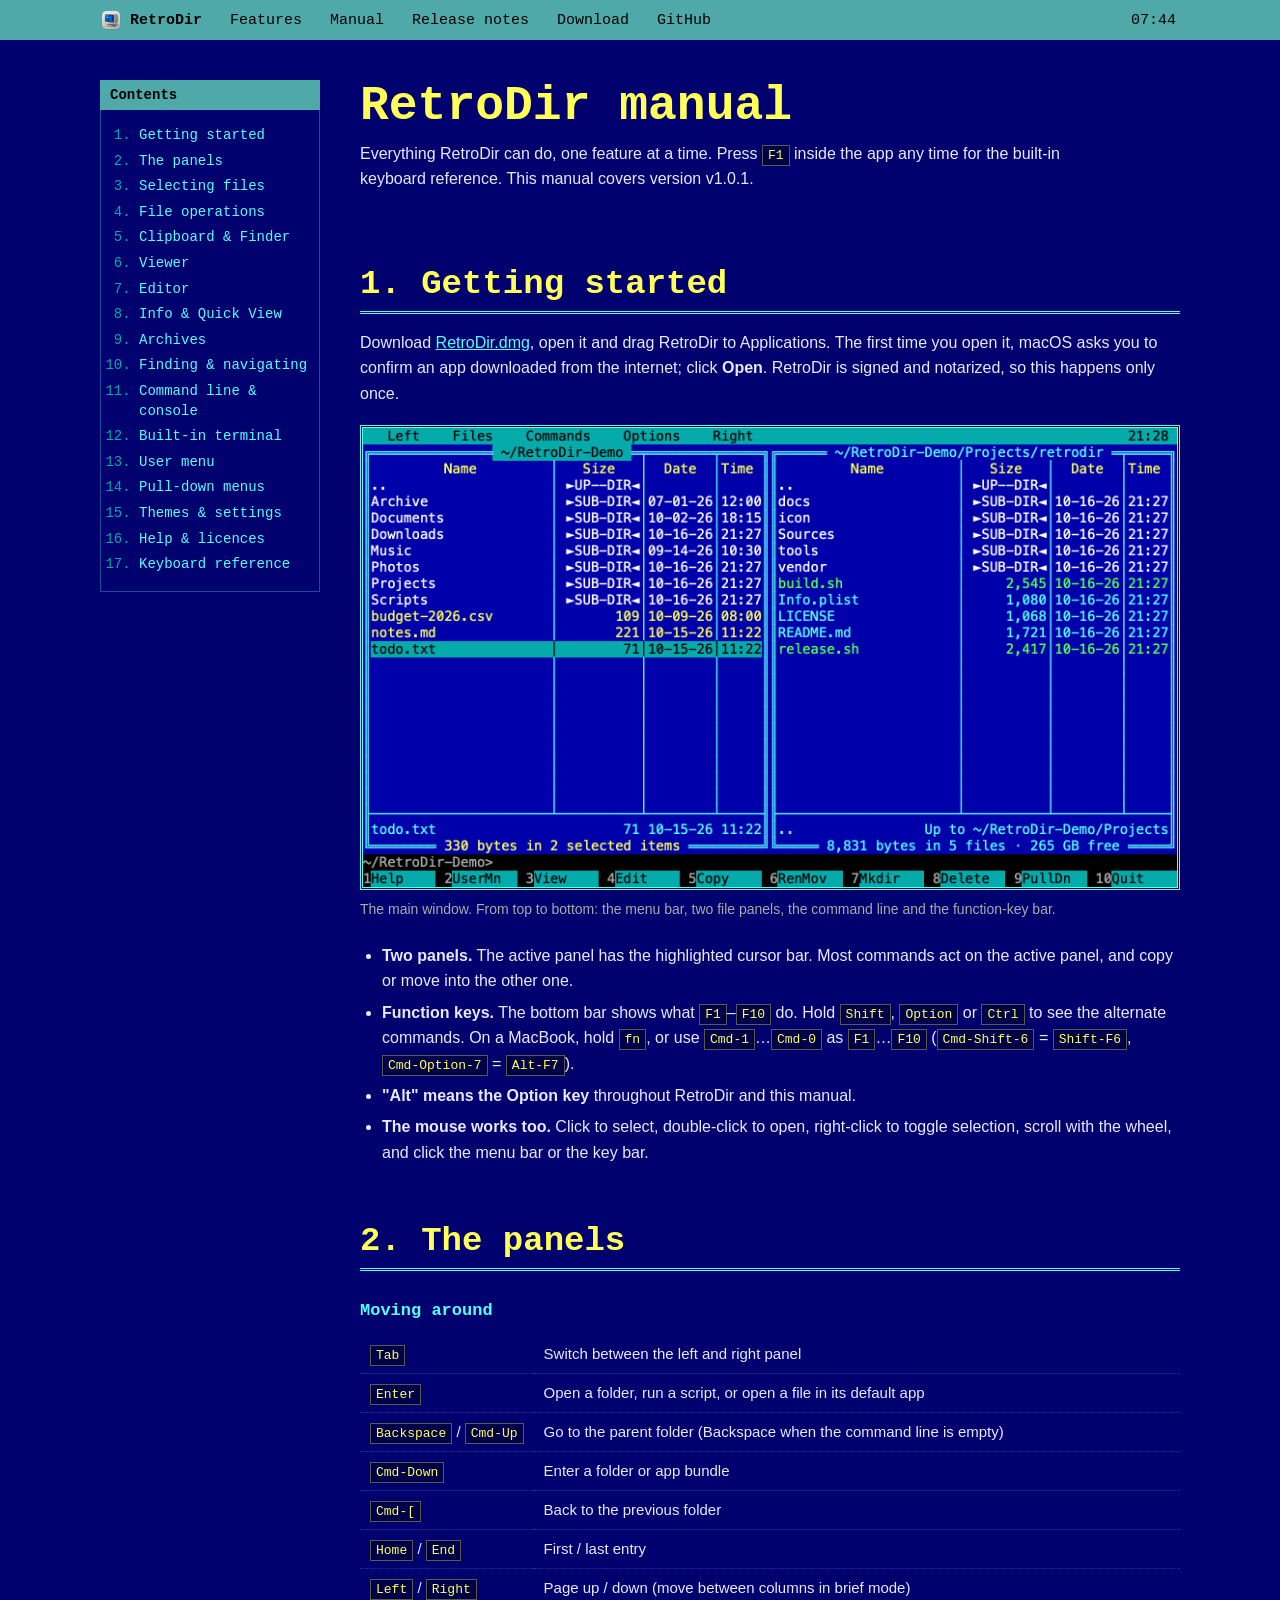
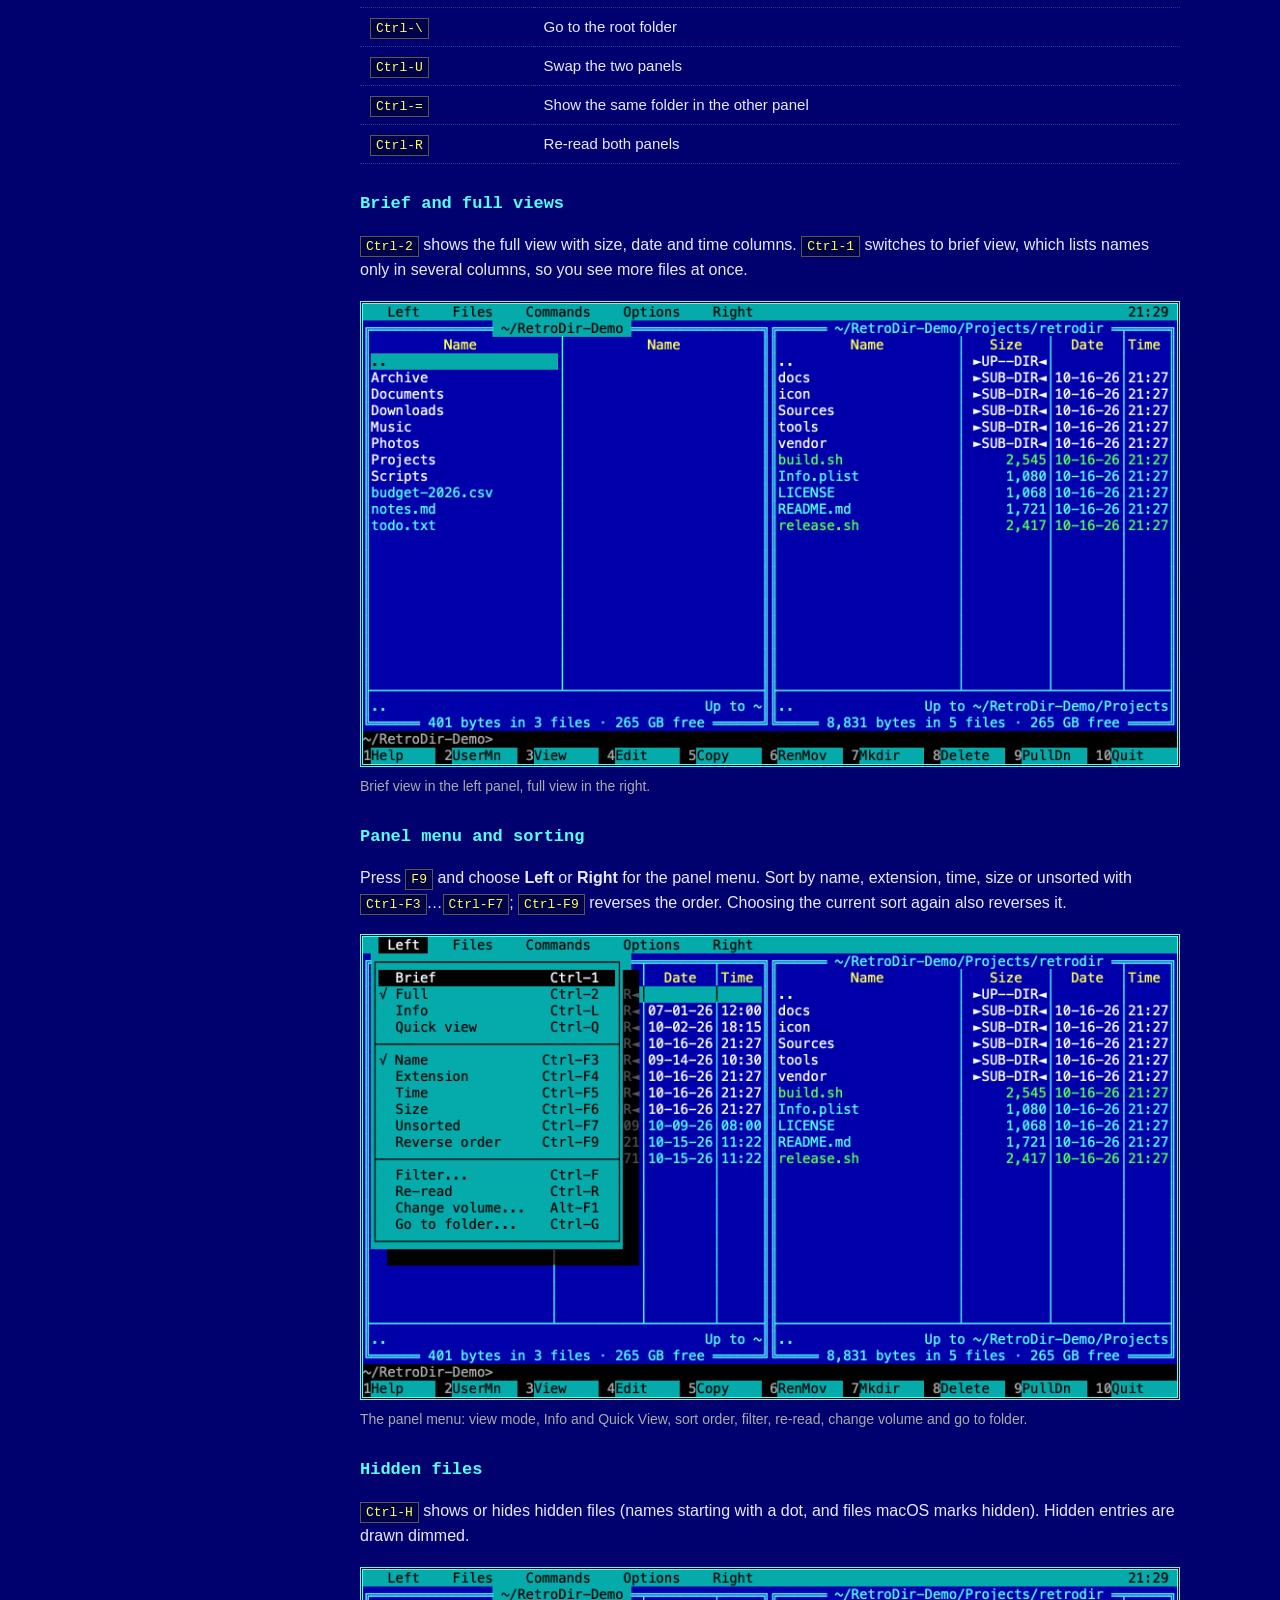
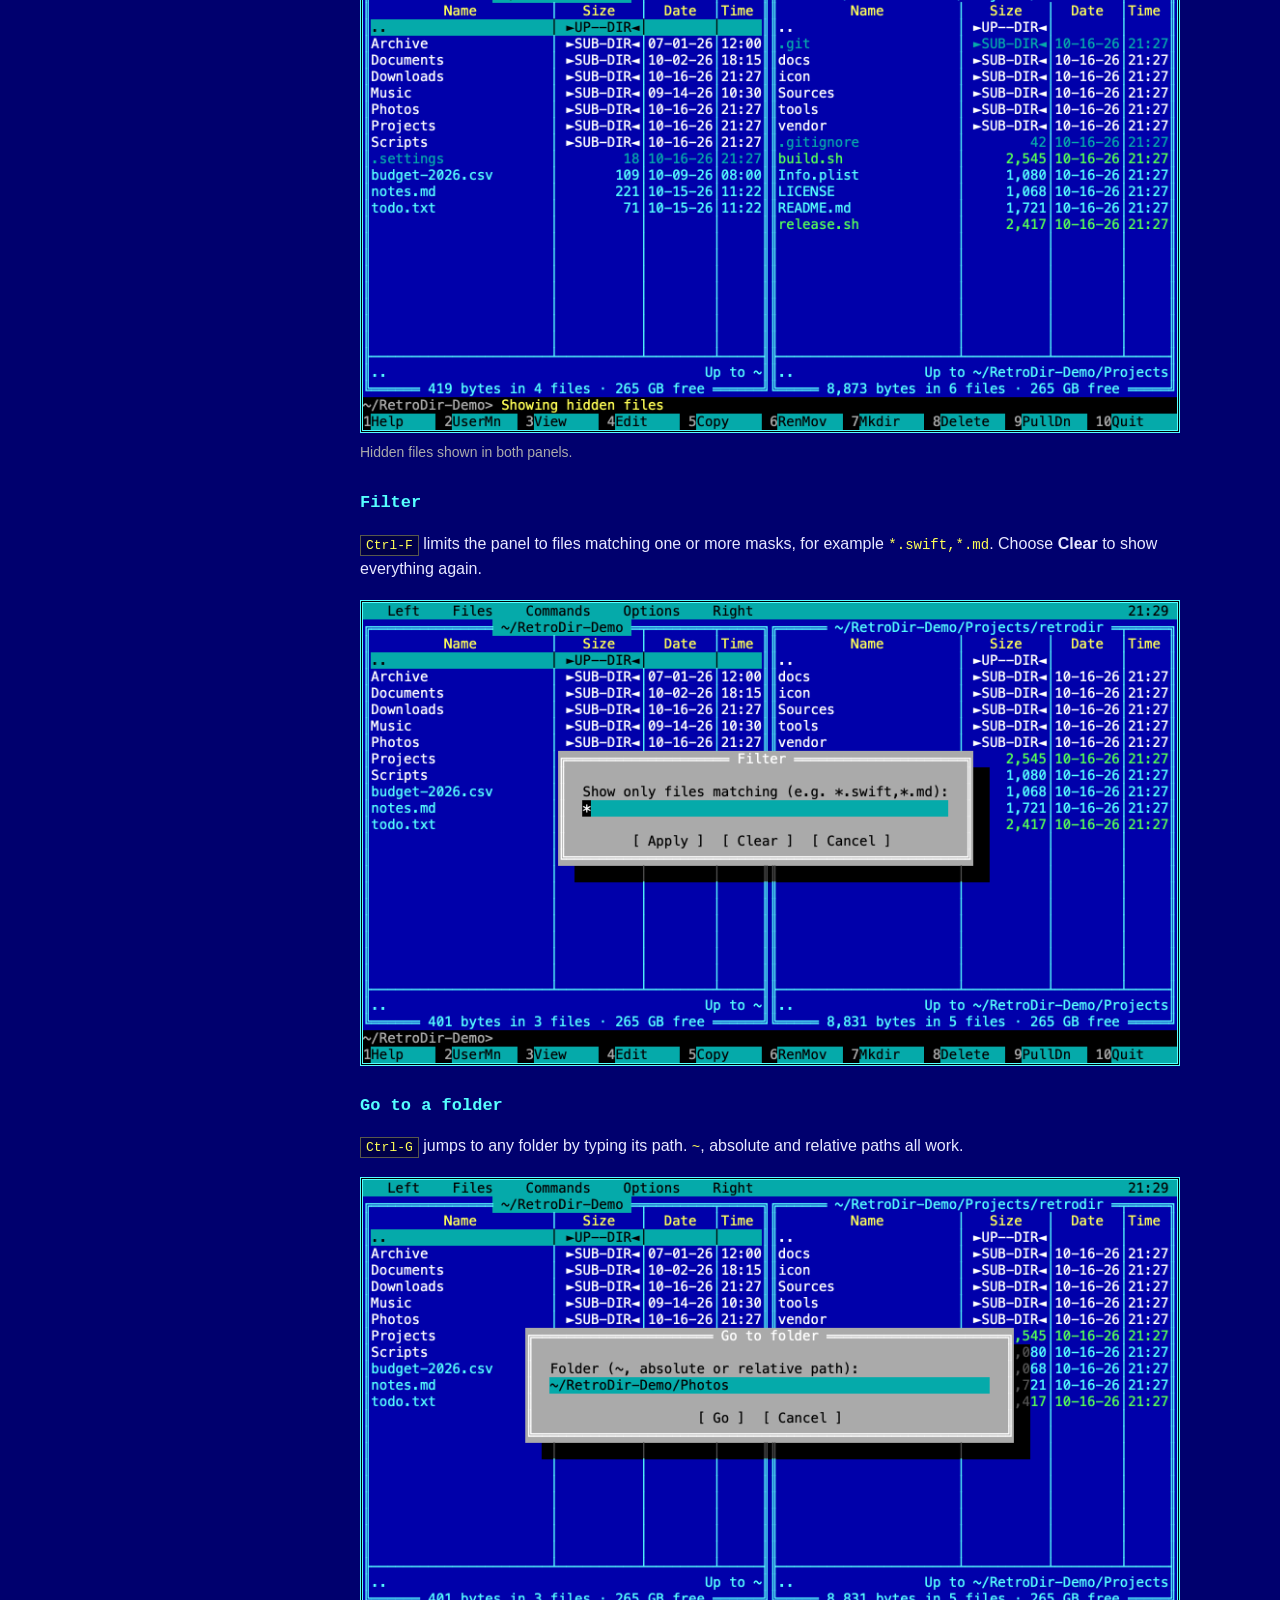
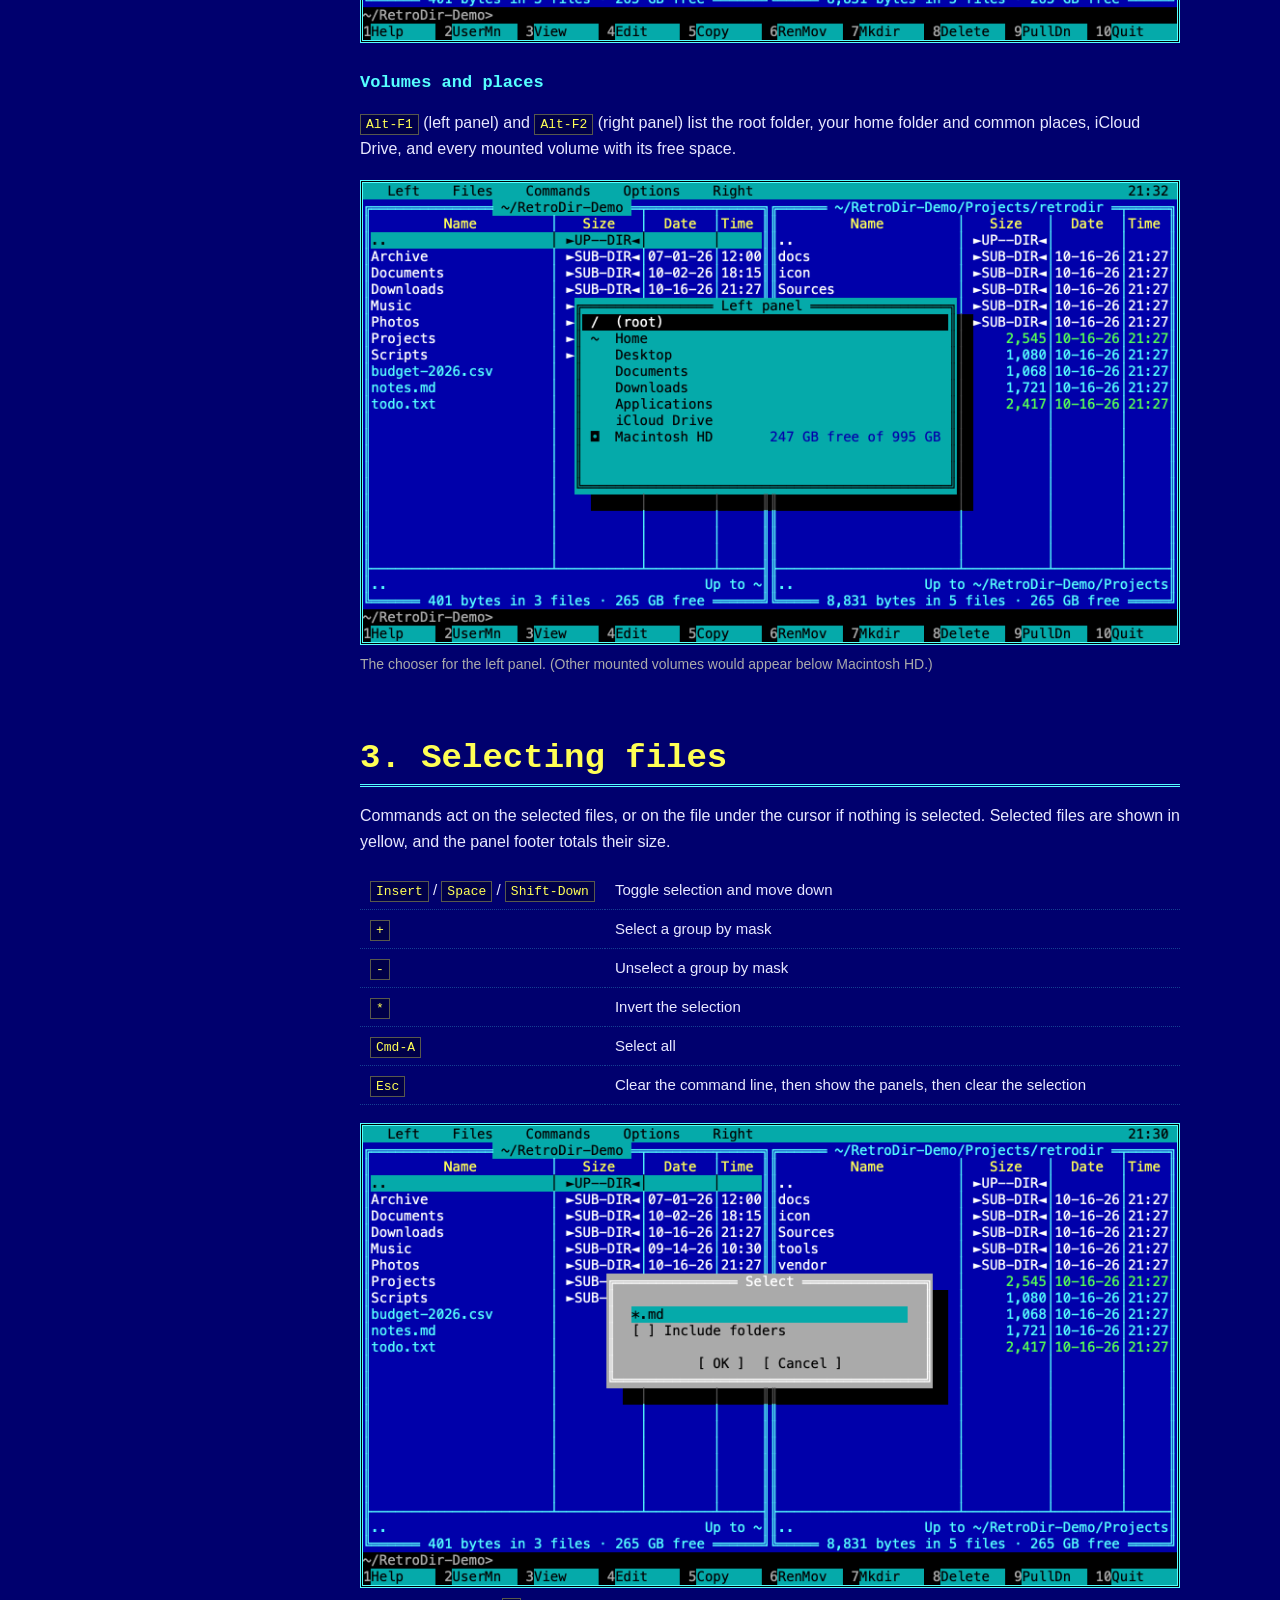
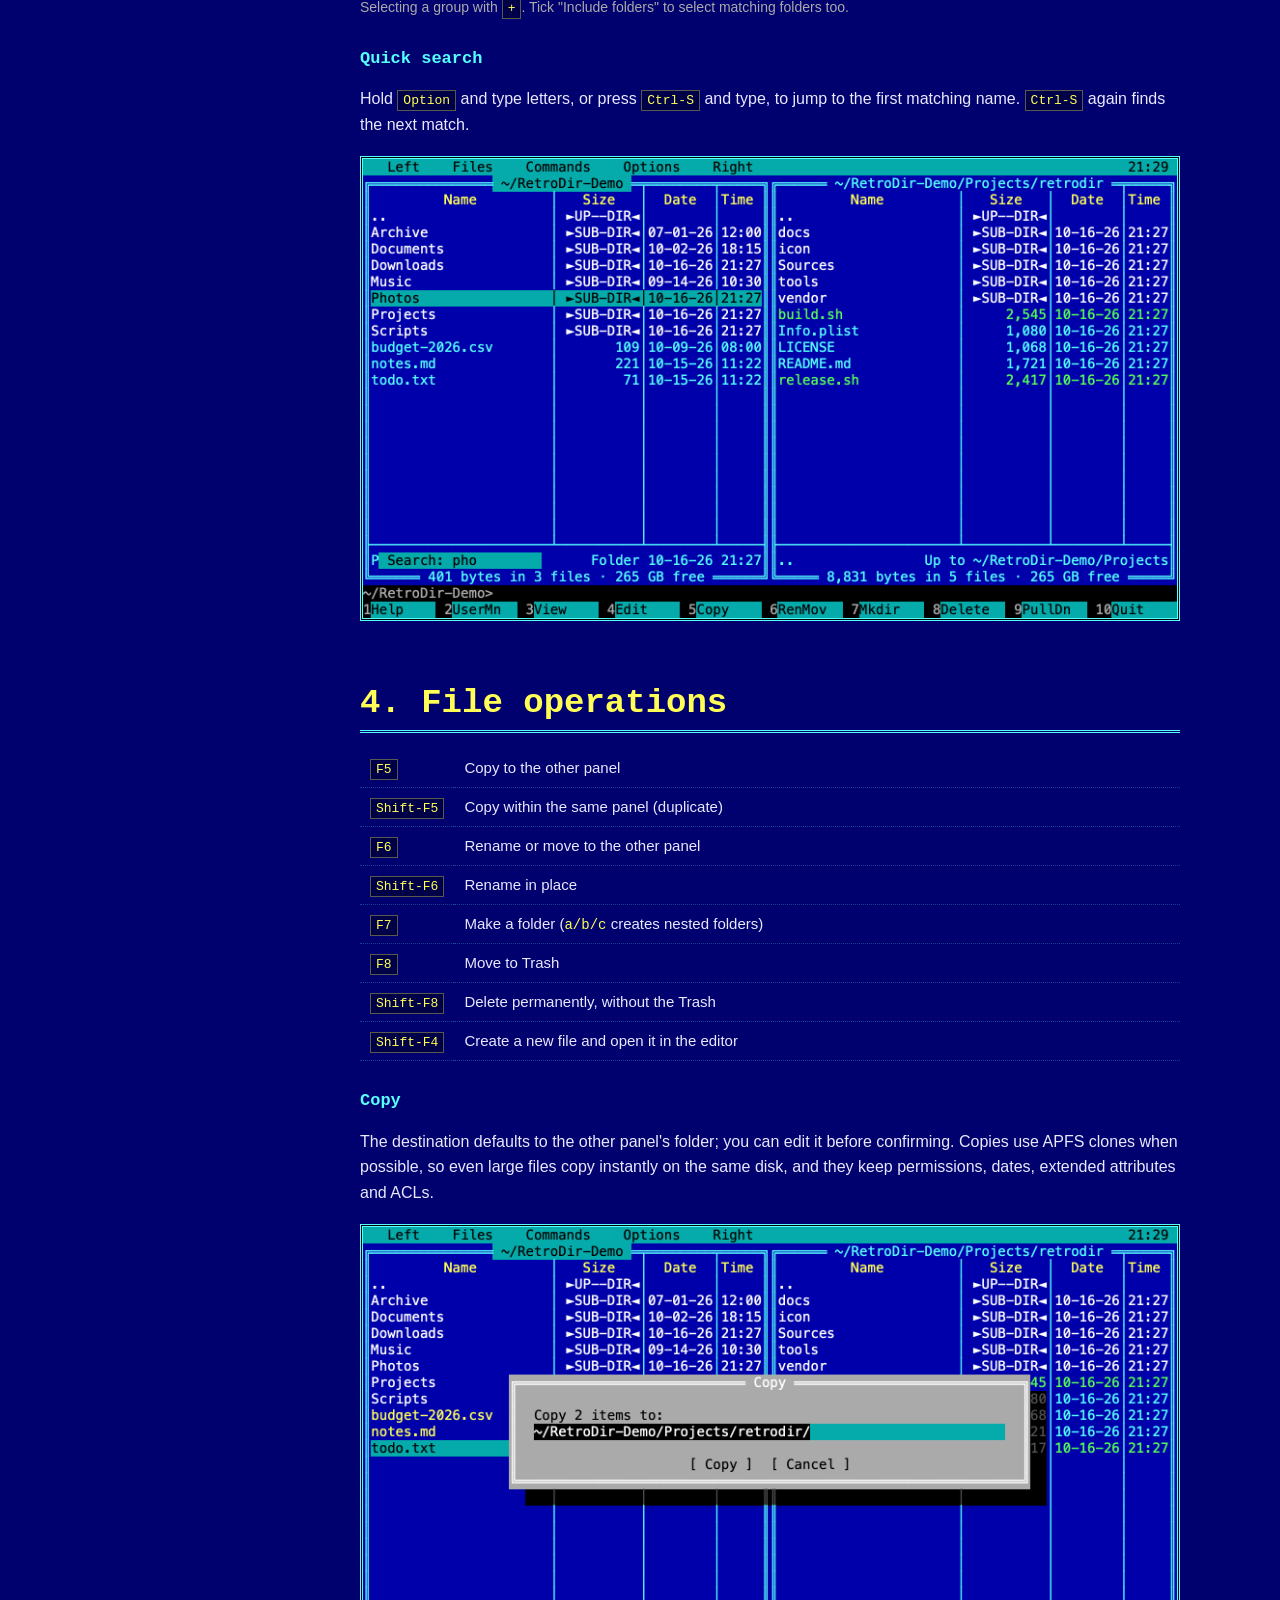
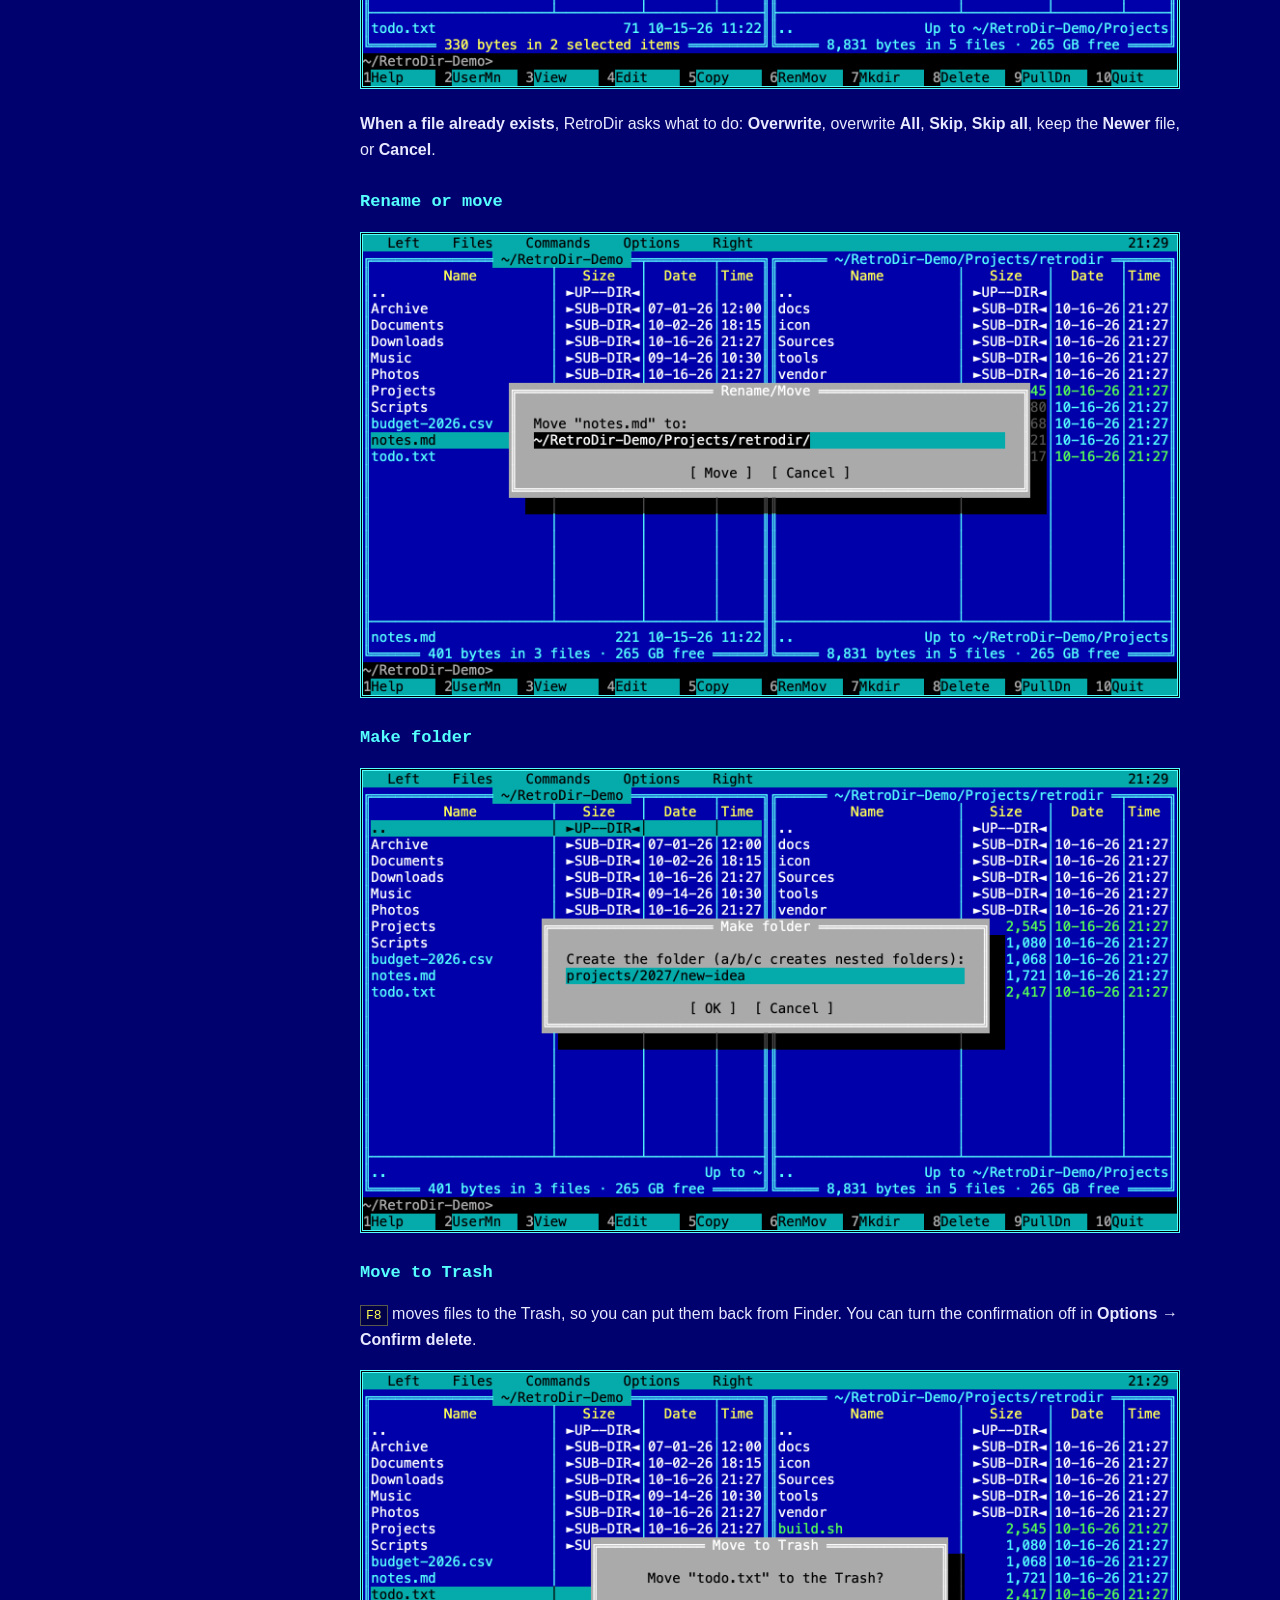
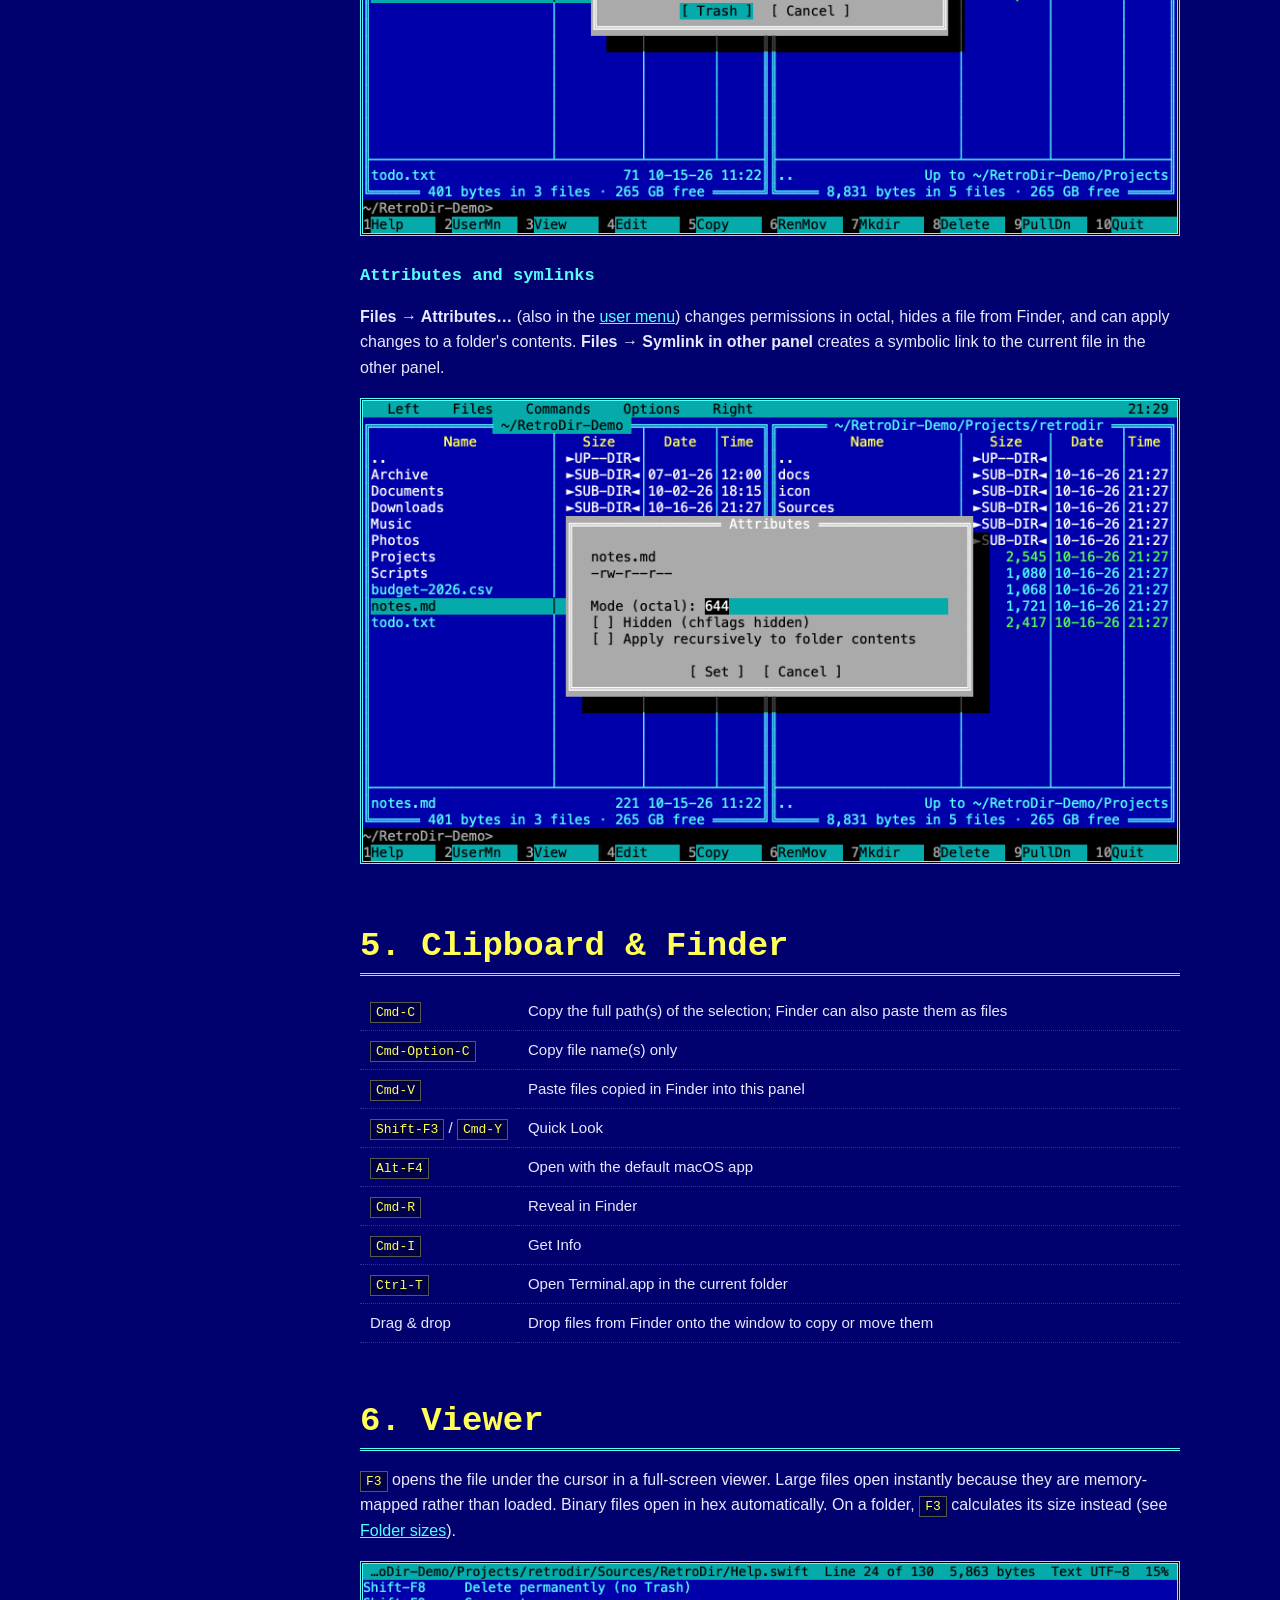
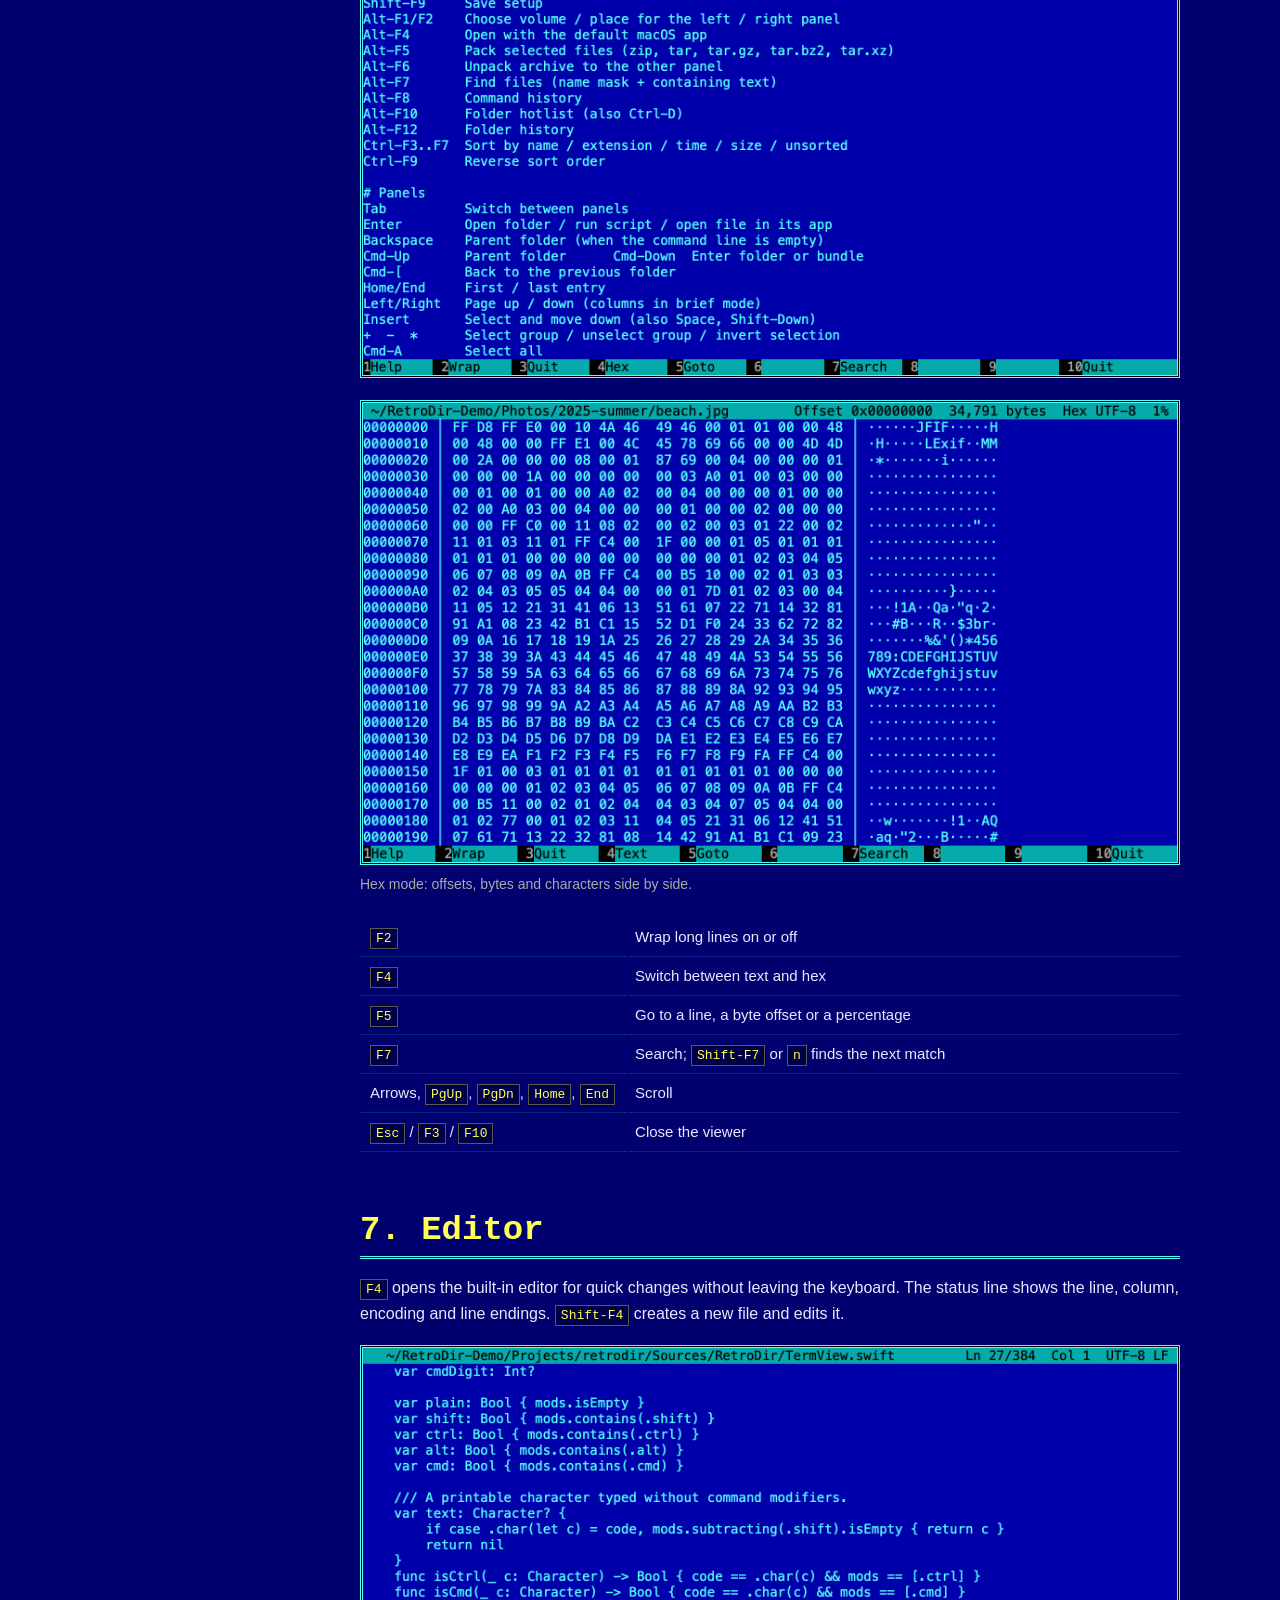
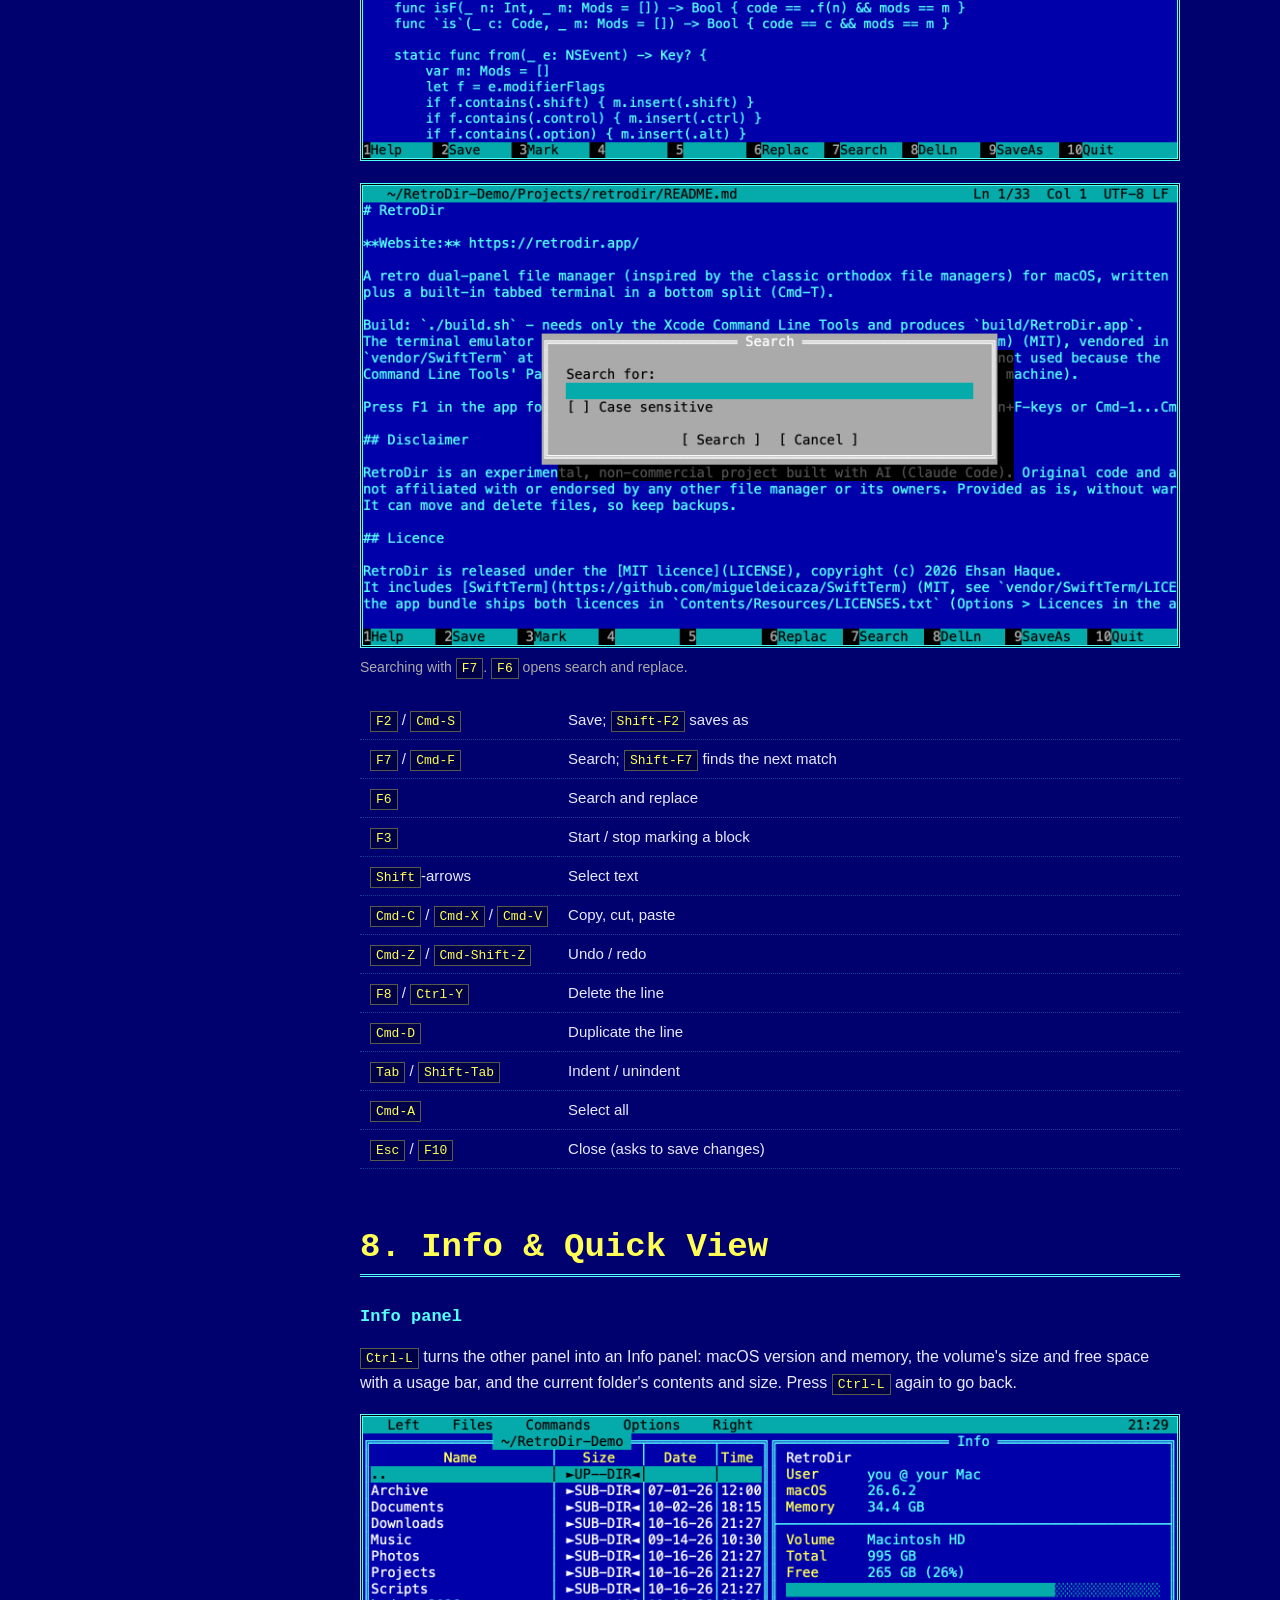
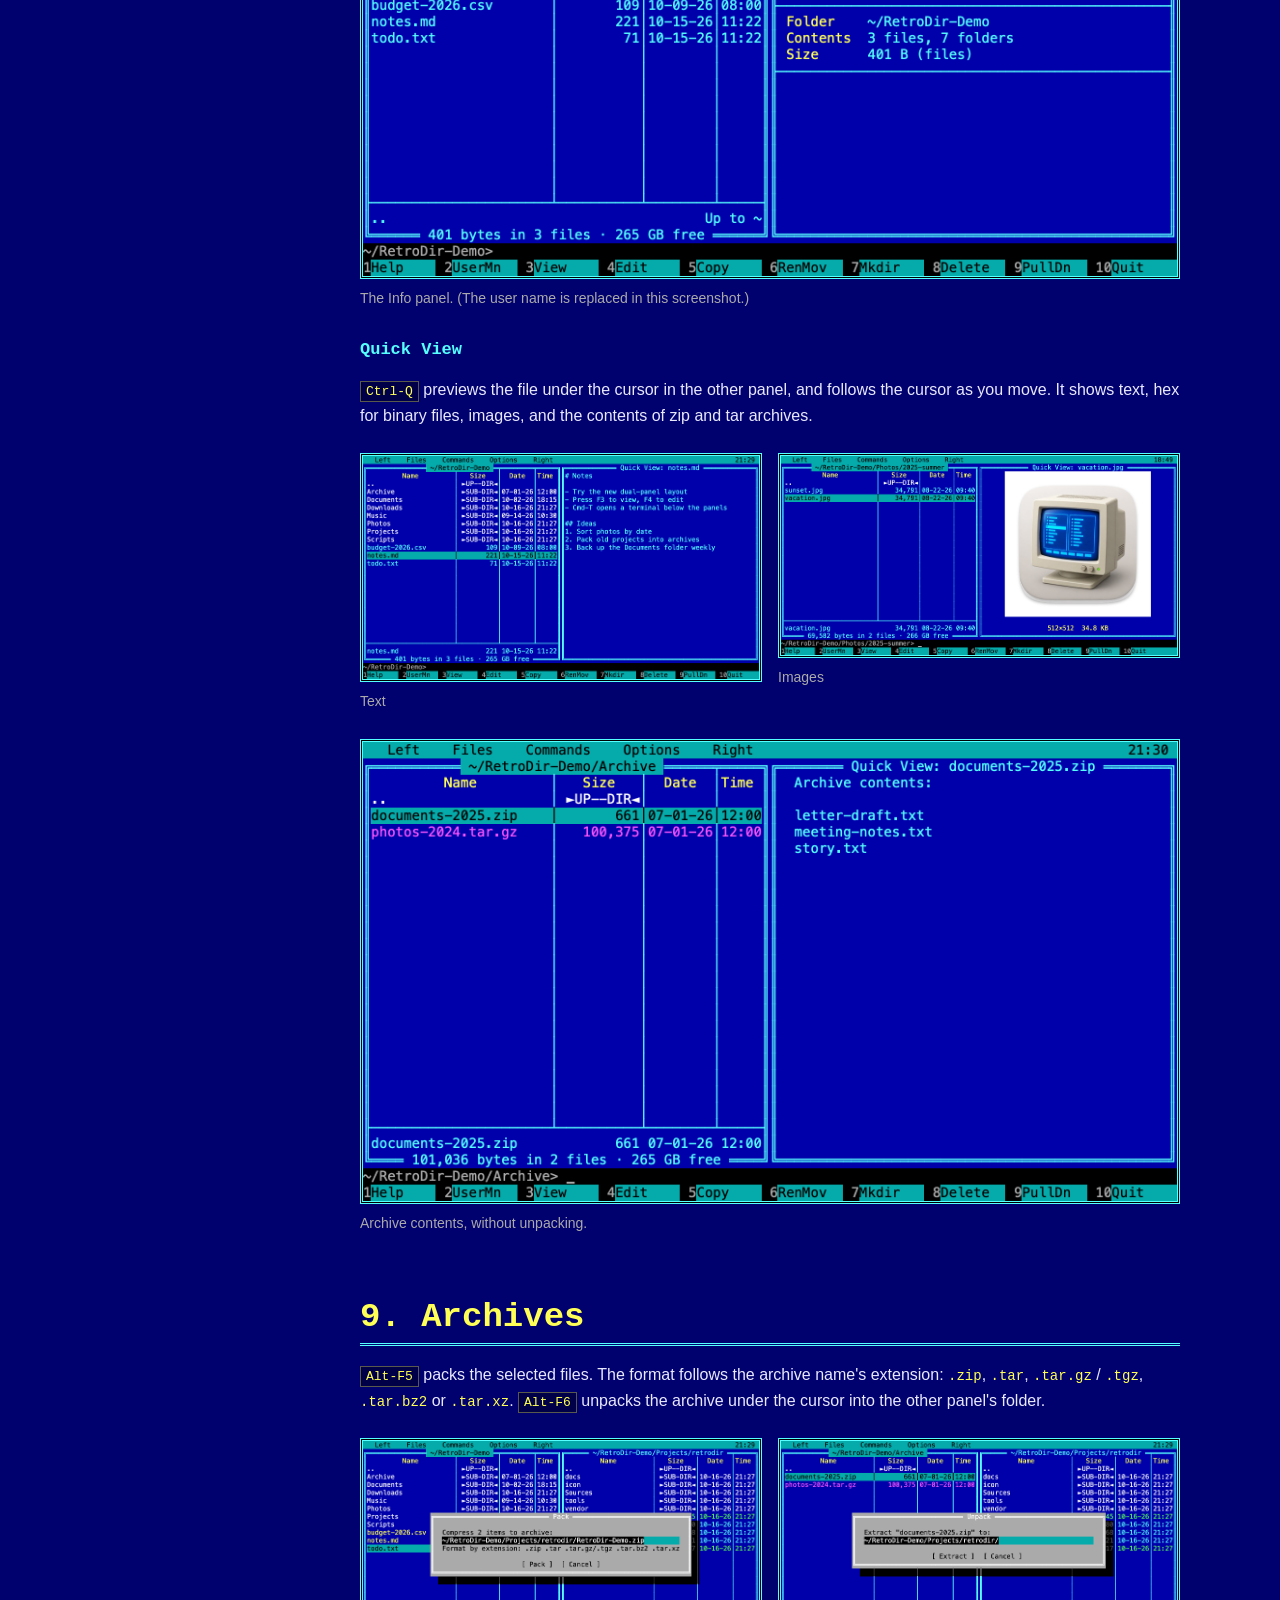
==== docs/manual.html @ 3bad5722 "Add a full user manual to the website - docs/manual.html: every feature in 17 sections with 33 new s" ====
<!doctype html>
<html lang="en">
<head>
<meta charset="utf-8">
<meta name="viewport" content="width=device-width, initial-scale=1">
<title>RetroDir Manual</title>
<meta name="description" content="The complete RetroDir manual: panels, file operations, viewer and editor, archives, search, the command line, the built-in terminal, menus and settings, with screenshots.">
<meta property="og:title" content="RetroDir manual">
<meta property="og:description" content="Every RetroDir feature, with screenshots.">
<meta property="og:image" content="https://retrodir.app/img/hero.png">
<meta property="og:url" content="https://retrodir.app/manual.html">
<link rel="canonical" href="https://retrodir.app/manual.html">
<link rel="icon" type="image/png" href="img/favicon.png">
<link rel="apple-touch-icon" href="img/icon.png">
<link rel="stylesheet" href="style.css">
</head>
<body>

<nav class="menubar" aria-label="Main">
  <div class="wrap">
    <a class="brand" href="./"><img src="img/favicon.png" alt="">RetroDir</a>
    <a class="opt" href="./#features">Features</a>
    <a class="opt" href="manual.html" aria-current="page">Manual</a>
    <a class="opt" href="releases.html">Release notes</a>
    <a href="./#download">Download</a>
    <a href="https://github.com/ehsanhaque/retrodir">GitHub</a>
    <span class="spacer"></span>
    <span class="clock" id="clock" aria-hidden="true"></span>
  </div>
</nav>

<div class="wrap manual">
  <aside class="toc" aria-label="Contents">
    <details open>
      <summary>Contents</summary>
      <ol>
        <li><a href="#start">Getting started</a></li>
        <li><a href="#panels">The panels</a></li>
        <li><a href="#selecting">Selecting files</a></li>
        <li><a href="#fileops">File operations</a></li>
        <li><a href="#finder">Clipboard &amp; Finder</a></li>
        <li><a href="#viewer">Viewer</a></li>
        <li><a href="#editor">Editor</a></li>
        <li><a href="#quickview">Info &amp; Quick View</a></li>
        <li><a href="#archives">Archives</a></li>
        <li><a href="#finding">Finding &amp; navigating</a></li>
        <li><a href="#cmdline">Command line &amp; console</a></li>
        <li><a href="#terminal">Built-in terminal</a></li>
        <li><a href="#usermenu">User menu</a></li>
        <li><a href="#menus">Pull-down menus</a></li>
        <li><a href="#settings">Themes &amp; settings</a></li>
        <li><a href="#help">Help &amp; licences</a></li>
        <li><a href="#keys">Keyboard reference</a></li>
      </ol>
    </details>
  </aside>

  <main class="doc">
    <h1>RetroDir manual</h1>
    <p class="lead">Everything RetroDir can do, one feature at a time. Press <kbd>F1</kbd> inside the app any time for the built-in keyboard reference. This manual covers version <span class="ver">v1.0.1</span>.</p>

    <!-- 1 -->
    <section id="start">
      <h2>1. Getting started</h2>
      <p>Download <a href="https://github.com/ehsanhaque/retrodir/releases/latest/download/RetroDir.dmg">RetroDir.dmg</a>, open it and drag RetroDir to Applications. The first time you open it, macOS asks you to confirm an app downloaded from the internet; click <b>Open</b>. RetroDir is signed and notarized, so this happens only once.</p>
      <figure><img src="img/manual/panels.png" width="1686" height="952" loading="lazy" alt="The main window: menu bar, two file panels, command line and function-key bar">
        <figcaption>The main window. From top to bottom: the menu bar, two file panels, the command line and the function-key bar.</figcaption></figure>
      <ul>
        <li><b>Two panels.</b> The active panel has the highlighted cursor bar. Most commands act on the active panel, and copy or move into the other one.</li>
        <li><b>Function keys.</b> The bottom bar shows what <kbd>F1</kbd>–<kbd>F10</kbd> do. Hold <kbd>Shift</kbd>, <kbd>Option</kbd> or <kbd>Ctrl</kbd> to see the alternate commands. On a MacBook, hold <kbd>fn</kbd>, or use <kbd>Cmd-1</kbd>…<kbd>Cmd-0</kbd> as <kbd>F1</kbd>…<kbd>F10</kbd> (<kbd>Cmd-Shift-6</kbd> = <kbd>Shift-F6</kbd>, <kbd>Cmd-Option-7</kbd> = <kbd>Alt-F7</kbd>).</li>
        <li><b>"Alt" means the Option key</b> throughout RetroDir and this manual.</li>
        <li><b>The mouse works too.</b> Click to select, double-click to open, right-click to toggle selection, scroll with the wheel, and click the menu bar or the key bar.</li>
      </ul>
    </section>

    <!-- 2 -->
    <section id="panels">
      <h2>2. The panels</h2>
      <h3>Moving around</h3>
      <table class="keytable">
        <tr><td><kbd>Tab</kbd></td><td>Switch between the left and right panel</td></tr>
        <tr><td><kbd>Enter</kbd></td><td>Open a folder, run a script, or open a file in its default app</td></tr>
        <tr><td><kbd>Backspace</kbd> / <kbd>Cmd-Up</kbd></td><td>Go to the parent folder (Backspace when the command line is empty)</td></tr>
        <tr><td><kbd>Cmd-Down</kbd></td><td>Enter a folder or app bundle</td></tr>
        <tr><td><kbd>Cmd-[</kbd></td><td>Back to the previous folder</td></tr>
        <tr><td><kbd>Home</kbd> / <kbd>End</kbd></td><td>First / last entry</td></tr>
        <tr><td><kbd>Left</kbd> / <kbd>Right</kbd></td><td>Page up / down (move between columns in brief mode)</td></tr>
        <tr><td><kbd>Ctrl-\</kbd></td><td>Go to the root folder</td></tr>
        <tr><td><kbd>Ctrl-U</kbd></td><td>Swap the two panels</td></tr>
        <tr><td><kbd>Ctrl-=</kbd></td><td>Show the same folder in the other panel</td></tr>
        <tr><td><kbd>Ctrl-R</kbd></td><td>Re-read both panels</td></tr>
      </table>

      <h3>Brief and full views</h3>
      <p><kbd>Ctrl-2</kbd> shows the full view with size, date and time columns. <kbd>Ctrl-1</kbd> switches to brief view, which lists names only in several columns, so you see more files at once.</p>
      <figure><img src="img/manual/brief.png" width="1686" height="952" loading="lazy" alt="Left panel in brief view showing names in columns">
        <figcaption>Brief view in the left panel, full view in the right.</figcaption></figure>

      <h3>Panel menu and sorting</h3>
      <p>Press <kbd>F9</kbd> and choose <b>Left</b> or <b>Right</b> for the panel menu. Sort by name, extension, time, size or unsorted with <kbd>Ctrl-F3</kbd>…<kbd>Ctrl-F7</kbd>; <kbd>Ctrl-F9</kbd> reverses the order. Choosing the current sort again also reverses it.</p>
      <figure><img src="img/manual/menu-default.png" width="1686" height="952" loading="lazy" alt="The Left panel menu with view, sort and filter options">
        <figcaption>The panel menu: view mode, Info and Quick View, sort order, filter, re-read, change volume and go to folder.</figcaption></figure>

      <h3>Hidden files</h3>
      <p><kbd>Ctrl-H</kbd> shows or hides hidden files (names starting with a dot, and files macOS marks hidden). Hidden entries are drawn dimmed.</p>
      <figure><img src="img/manual/hidden.png" width="1686" height="952" loading="lazy" alt="Panels showing hidden files such as .settings, .git and .gitignore">
        <figcaption>Hidden files shown in both panels.</figcaption></figure>

      <h3>Filter</h3>
      <p><kbd>Ctrl-F</kbd> limits the panel to files matching one or more masks, for example <code>*.swift,*.md</code>. Choose <b>Clear</b> to show everything again.</p>
      <figure><img src="img/manual/filter.png" width="1686" height="952" loading="lazy" alt="The Filter dialog"></figure>

      <h3>Go to a folder</h3>
      <p><kbd>Ctrl-G</kbd> jumps to any folder by typing its path. <code>~</code>, absolute and relative paths all work.</p>
      <figure><img src="img/manual/goto.png" width="1686" height="952" loading="lazy" alt="The Go to folder dialog with a path typed in"></figure>

      <h3>Volumes and places</h3>
      <p><kbd>Alt-F1</kbd> (left panel) and <kbd>Alt-F2</kbd> (right panel) list the root folder, your home folder and common places, iCloud Drive, and every mounted volume with its free space.</p>
      <figure><img src="img/manual/volumes.png" width="1686" height="952" loading="lazy" alt="The volume and places chooser for the left panel">
        <figcaption>The chooser for the left panel. (Other mounted volumes would appear below Macintosh HD.)</figcaption></figure>
    </section>

    <!-- 3 -->
    <section id="selecting">
      <h2>3. Selecting files</h2>
      <p>Commands act on the selected files, or on the file under the cursor if nothing is selected. Selected files are shown in yellow, and the panel footer totals their size.</p>
      <table class="keytable">
        <tr><td><kbd>Insert</kbd> / <kbd>Space</kbd> / <kbd>Shift-Down</kbd></td><td>Toggle selection and move down</td></tr>
        <tr><td><kbd>+</kbd></td><td>Select a group by mask</td></tr>
        <tr><td><kbd>-</kbd></td><td>Unselect a group by mask</td></tr>
        <tr><td><kbd>*</kbd></td><td>Invert the selection</td></tr>
        <tr><td><kbd>Cmd-A</kbd></td><td>Select all</td></tr>
        <tr><td><kbd>Esc</kbd></td><td>Clear the command line, then show the panels, then clear the selection</td></tr>
      </table>
      <figure><img src="img/manual/select-group.png" width="1686" height="952" loading="lazy" alt="The Select dialog with the mask *.md">
        <figcaption>Selecting a group with <kbd>+</kbd>. Tick "Include folders" to select matching folders too.</figcaption></figure>

      <h3>Quick search</h3>
      <p>Hold <kbd>Option</kbd> and type letters, or press <kbd>Ctrl-S</kbd> and type, to jump to the first matching name. <kbd>Ctrl-S</kbd> again finds the next match.</p>
      <figure><img src="img/manual/quicksearch.png" width="1686" height="952" loading="lazy" alt="Quick search box at the bottom of the panel with 'pho' typed, cursor on Photos"></figure>
    </section>

    <!-- 4 -->
    <section id="fileops">
      <h2>4. File operations</h2>
      <table class="keytable">
        <tr><td><kbd>F5</kbd></td><td>Copy to the other panel</td></tr>
        <tr><td><kbd>Shift-F5</kbd></td><td>Copy within the same panel (duplicate)</td></tr>
        <tr><td><kbd>F6</kbd></td><td>Rename or move to the other panel</td></tr>
        <tr><td><kbd>Shift-F6</kbd></td><td>Rename in place</td></tr>
        <tr><td><kbd>F7</kbd></td><td>Make a folder (<code>a/b/c</code> creates nested folders)</td></tr>
        <tr><td><kbd>F8</kbd></td><td>Move to Trash</td></tr>
        <tr><td><kbd>Shift-F8</kbd></td><td>Delete permanently, without the Trash</td></tr>
        <tr><td><kbd>Shift-F4</kbd></td><td>Create a new file and open it in the editor</td></tr>
      </table>

      <h3>Copy</h3>
      <p>The destination defaults to the other panel's folder; you can edit it before confirming. Copies use APFS clones when possible, so even large files copy instantly on the same disk, and they keep permissions, dates, extended attributes and ACLs.</p>
      <figure><img src="img/manual/copy.png" width="1686" height="952" loading="lazy" alt="The Copy dialog for two selected items"></figure>
      <p><b>When a file already exists</b>, RetroDir asks what to do: <b>Overwrite</b>, overwrite <b>All</b>, <b>Skip</b>, <b>Skip all</b>, keep the <b>Newer</b> file, or <b>Cancel</b>.</p>

      <h3>Rename or move</h3>
      <figure><img src="img/manual/move.png" width="1686" height="952" loading="lazy" alt="The Rename/Move dialog"></figure>

      <h3>Make folder</h3>
      <figure><img src="img/manual/mkdir.png" width="1686" height="952" loading="lazy" alt="The Make folder dialog creating nested folders"></figure>

      <h3>Move to Trash</h3>
      <p><kbd>F8</kbd> moves files to the Trash, so you can put them back from Finder. You can turn the confirmation off in <b>Options → Confirm delete</b>.</p>
      <figure><img src="img/manual/delete.png" width="1686" height="952" loading="lazy" alt="The Move to Trash confirmation"></figure>

      <h3>Attributes and symlinks</h3>
      <p><b>Files → Attributes…</b> (also in the <a href="#usermenu">user menu</a>) changes permissions in octal, hides a file from Finder, and can apply changes to a folder's contents. <b>Files → Symlink in other panel</b> creates a symbolic link to the current file in the other panel.</p>
      <figure><img src="img/manual/attributes.png" width="1686" height="952" loading="lazy" alt="The Attributes dialog with octal mode 644"></figure>
    </section>

    <!-- 5 -->
    <section id="finder">
      <h2>5. Clipboard &amp; Finder</h2>
      <table class="keytable">
        <tr><td><kbd>Cmd-C</kbd></td><td>Copy the full path(s) of the selection; Finder can also paste them as files</td></tr>
        <tr><td><kbd>Cmd-Option-C</kbd></td><td>Copy file name(s) only</td></tr>
        <tr><td><kbd>Cmd-V</kbd></td><td>Paste files copied in Finder into this panel</td></tr>
        <tr><td><kbd>Shift-F3</kbd> / <kbd>Cmd-Y</kbd></td><td>Quick Look</td></tr>
        <tr><td><kbd>Alt-F4</kbd></td><td>Open with the default macOS app</td></tr>
        <tr><td><kbd>Cmd-R</kbd></td><td>Reveal in Finder</td></tr>
        <tr><td><kbd>Cmd-I</kbd></td><td>Get Info</td></tr>
        <tr><td><kbd>Ctrl-T</kbd></td><td>Open Terminal.app in the current folder</td></tr>
        <tr><td>Drag &amp; drop</td><td>Drop files from Finder onto the window to copy or move them</td></tr>
      </table>
    </section>

    <!-- 6 -->
    <section id="viewer">
      <h2>6. Viewer</h2>
      <p><kbd>F3</kbd> opens the file under the cursor in a full-screen viewer. Large files open instantly because they are memory-mapped rather than loaded. Binary files open in hex automatically. On a folder, <kbd>F3</kbd> calculates its size instead (see <a href="#finding">Folder sizes</a>).</p>
      <figure><img src="img/viewer.png" width="1754" height="884" loading="lazy" alt="The viewer showing a text file"></figure>
      <figure><img src="img/manual/viewer-hex.png" width="1686" height="952" loading="lazy" alt="The viewer in hex mode showing a JPEG file">
        <figcaption>Hex mode: offsets, bytes and characters side by side.</figcaption></figure>
      <table class="keytable">
        <tr><td><kbd>F2</kbd></td><td>Wrap long lines on or off</td></tr>
        <tr><td><kbd>F4</kbd></td><td>Switch between text and hex</td></tr>
        <tr><td><kbd>F5</kbd></td><td>Go to a line, a byte offset or a percentage</td></tr>
        <tr><td><kbd>F7</kbd></td><td>Search; <kbd>Shift-F7</kbd> or <kbd>n</kbd> finds the next match</td></tr>
        <tr><td>Arrows, <kbd>PgUp</kbd>, <kbd>PgDn</kbd>, <kbd>Home</kbd>, <kbd>End</kbd></td><td>Scroll</td></tr>
        <tr><td><kbd>Esc</kbd> / <kbd>F3</kbd> / <kbd>F10</kbd></td><td>Close the viewer</td></tr>
      </table>
    </section>

    <!-- 7 -->
    <section id="editor">
      <h2>7. Editor</h2>
      <p><kbd>F4</kbd> opens the built-in editor for quick changes without leaving the keyboard. The status line shows the line, column, encoding and line endings. <kbd>Shift-F4</kbd> creates a new file and edits it.</p>
      <figure><img src="img/editor.png" width="1754" height="884" loading="lazy" alt="The editor with Swift source code"></figure>
      <figure><img src="img/manual/editor-search.png" width="1686" height="952" loading="lazy" alt="The editor's Search dialog">
        <figcaption>Searching with <kbd>F7</kbd>. <kbd>F6</kbd> opens search and replace.</figcaption></figure>
      <table class="keytable">
        <tr><td><kbd>F2</kbd> / <kbd>Cmd-S</kbd></td><td>Save; <kbd>Shift-F2</kbd> saves as</td></tr>
        <tr><td><kbd>F7</kbd> / <kbd>Cmd-F</kbd></td><td>Search; <kbd>Shift-F7</kbd> finds the next match</td></tr>
        <tr><td><kbd>F6</kbd></td><td>Search and replace</td></tr>
        <tr><td><kbd>F3</kbd></td><td>Start / stop marking a block</td></tr>
        <tr><td><kbd>Shift</kbd>-arrows</td><td>Select text</td></tr>
        <tr><td><kbd>Cmd-C</kbd> / <kbd>Cmd-X</kbd> / <kbd>Cmd-V</kbd></td><td>Copy, cut, paste</td></tr>
        <tr><td><kbd>Cmd-Z</kbd> / <kbd>Cmd-Shift-Z</kbd></td><td>Undo / redo</td></tr>
        <tr><td><kbd>F8</kbd> / <kbd>Ctrl-Y</kbd></td><td>Delete the line</td></tr>
        <tr><td><kbd>Cmd-D</kbd></td><td>Duplicate the line</td></tr>
        <tr><td><kbd>Tab</kbd> / <kbd>Shift-Tab</kbd></td><td>Indent / unindent</td></tr>
        <tr><td><kbd>Cmd-A</kbd></td><td>Select all</td></tr>
        <tr><td><kbd>Esc</kbd> / <kbd>F10</kbd></td><td>Close (asks to save changes)</td></tr>
      </table>
    </section>

    <!-- 8 -->
    <section id="quickview">
      <h2>8. Info &amp; Quick View</h2>
      <h3>Info panel</h3>
      <p><kbd>Ctrl-L</kbd> turns the other panel into an Info panel: macOS version and memory, the volume's size and free space with a usage bar, and the current folder's contents and size. Press <kbd>Ctrl-L</kbd> again to go back.</p>
      <figure><img src="img/manual/info.png" width="1686" height="952" loading="lazy" alt="The Info panel showing system, volume and folder details">
        <figcaption>The Info panel. (The user name is replaced in this screenshot.)</figcaption></figure>

      <h3>Quick View</h3>
      <p><kbd>Ctrl-Q</kbd> previews the file under the cursor in the other panel, and follows the cursor as you move. It shows text, hex for binary files, images, and the contents of zip and tar archives.</p>
      <div class="pair">
        <figure><img src="img/manual/quickview-text.png" width="1686" height="952" loading="lazy" alt="Quick View showing a Markdown file"><figcaption>Text</figcaption></figure>
        <figure><img src="img/quickview.png" width="1754" height="884" loading="lazy" alt="Quick View showing an image"><figcaption>Images</figcaption></figure>
      </div>
      <figure><img src="img/manual/quickview-archive.png" width="1686" height="952" loading="lazy" alt="Quick View listing the contents of a zip archive">
        <figcaption>Archive contents, without unpacking.</figcaption></figure>
    </section>

    <!-- 9 -->
    <section id="archives">
      <h2>9. Archives</h2>
      <p><kbd>Alt-F5</kbd> packs the selected files. The format follows the archive name's extension: <code>.zip</code>, <code>.tar</code>, <code>.tar.gz</code> / <code>.tgz</code>, <code>.tar.bz2</code> or <code>.tar.xz</code>. <kbd>Alt-F6</kbd> unpacks the archive under the cursor into the other panel's folder.</p>
      <div class="pair">
        <figure><img src="img/manual/pack.png" width="1686" height="952" loading="lazy" alt="The Pack dialog"><figcaption>Pack</figcaption></figure>
        <figure><img src="img/manual/unpack.png" width="1686" height="952" loading="lazy" alt="The Unpack dialog"><figcaption>Unpack</figcaption></figure>
      </div>
    </section>

    <!-- 10 -->
    <section id="finding">
      <h2>10. Finding &amp; navigating</h2>
      <h3>Find files</h3>
      <p><kbd>Alt-F7</kbd> searches the current folder for file names matching a mask, optionally containing some text, with options for subfolders, case sensitivity and hidden files.</p>
      <figure><img src="img/manual/find.png" width="1686" height="952" loading="lazy" alt="The Find file dialog"></figure>

      <h3>Folder history and hotlist</h3>
      <p><kbd>Alt-F12</kbd> lists the folders you've visited recently. <kbd>Alt-F10</kbd> or <kbd>Ctrl-D</kbd> opens the folder hotlist, your list of favourite folders: <kbd>Insert</kbd> or <kbd>Cmd-N</kbd> adds the current folder, <kbd>Delete</kbd> removes one, <kbd>Enter</kbd> goes there.</p>
      <div class="pair">
        <figure><img src="img/manual/folder-history.png" width="1686" height="952" loading="lazy" alt="The Folder history list"><figcaption>Folder history</figcaption></figure>
        <figure><img src="img/manual/hotlist.png" width="1686" height="952" loading="lazy" alt="The Folder hotlist"><figcaption>Folder hotlist</figcaption></figure>
      </div>

      <h3>Compare folders</h3>
      <p><b>Commands → Compare folders</b> compares the two panels and selects the files on each side that are different or newer, ready to copy across.</p>
      <figure><img src="img/manual/compare.png" width="1686" height="952" loading="lazy" alt="Two panels after Compare folders, with differing files selected">
        <figcaption>After comparing, the files that differ are selected in yellow, and the command line summarises the result.</figcaption></figure>

      <h3 id="sizes">Folder sizes</h3>
      <p><kbd>F3</kbd> on a folder calculates its total size and shows it in the size column. <b>Commands → Calculate folder sizes</b> does it for every selected folder.</p>
      <figure><img src="img/manual/folder-size.png" width="1686" height="952" loading="lazy" alt="The Photos folder showing its calculated size"></figure>
    </section>

    <!-- 11 -->
    <section id="cmdline">
      <h2>11. Command line &amp; console</h2>
      <p>Just start typing in the panels: your text goes to the command line, and <kbd>Enter</kbd> runs it with zsh in the active panel's folder. The output appears in the console behind the panels. <kbd>Ctrl-O</kbd> hides or shows the panels so you can read it. <code>cd</code> changes the panel's folder (<code>cd -</code>, <code>cd ~</code>, <code>cd ..</code> work).</p>
      <figure><img src="img/manual/console.png" width="1686" height="952" loading="lazy" alt="The console showing the output of ls and echo"></figure>
      <table class="keytable">
        <tr><td><kbd>Ctrl-O</kbd></td><td>Hide / show the panels to see command output</td></tr>
        <tr><td><kbd>Ctrl-E</kbd> / <kbd>Ctrl-X</kbd></td><td>Previous / next command (also <kbd>Option-Up</kbd> / <kbd>Option-Down</kbd>)</td></tr>
        <tr><td><kbd>Alt-F8</kbd></td><td>Command history</td></tr>
        <tr><td><kbd>Ctrl-Enter</kbd></td><td>Insert the file name under the cursor</td></tr>
        <tr><td><kbd>Ctrl-[</kbd> / <kbd>Ctrl-]</kbd></td><td>Insert the left / right panel's path</td></tr>
        <tr><td><kbd>Ctrl-C</kbd></td><td>Interrupt the running command</td></tr>
        <tr><td><kbd>PgUp</kbd> / <kbd>PgDn</kbd></td><td>Scroll the console while the panels are hidden</td></tr>
        <tr><td><code>cls</code></td><td>Clear the console</td></tr>
      </table>
      <figure><img src="img/manual/cmd-history.png" width="1686" height="952" loading="lazy" alt="The Command history list over the console">
        <figcaption>Command history: <kbd>Enter</kbd> puts the command on the command line, <kbd>Shift-Enter</kbd> runs it straight away.</figcaption></figure>
      <p class="note-box">Interactive programs such as <code>vim</code>, <code>top</code> and <code>ssh</code> need a real terminal. Use the <a href="#terminal">built-in terminal</a> for those.</p>
    </section>

    <!-- 12 -->
    <section id="terminal">
      <h2>12. Built-in terminal</h2>
      <p><kbd>Cmd-T</kbd> splits the window: both panels stay on top and a full terminal opens underneath. Each tab runs your login shell, so <code>~/.zprofile</code>, <code>~/.zshrc</code>, Homebrew paths, <code>~/.ssh</code> and ssh-agent all work. It's full xterm-256color emulation: <code>vim</code>, <code>htop</code>, <code>ssh</code>, <code>tmux</code>, mouse support and true colour.</p>
      <figure><img src="img/terminal.png" width="1754" height="1292" loading="lazy" alt="Panels above a terminal with two tabs"></figure>

      <h3>Tabs and working folders</h3>
      <p><b>Each tab keeps its own working folder.</b> Browsing in the panels never moves a shell. When you press <kbd>Cmd-T</kbd> from a panel, RetroDir switches to a tab that's already in that panel's folder, or opens a new tab there, so a shell that's busy with something else (an ssh session, an editor) is never touched. With the terminal focused, <kbd>Cmd-T</kbd> opens a new tab in the current tab's folder.</p>
      <p>To sync on purpose: <kbd>Cmd-Shift-D</kbd> moves the current shell to the active panel's folder, and <kbd>Cmd-Shift-P</kbd> moves the active panel to the shell's folder.</p>

      <h3>Renaming tabs</h3>
      <p>Tabs are named after the shell and its folder. To give a tab your own name, press <kbd>Cmd-Shift-R</kbd> or double-click the tab. <b>Reset</b> goes back to the automatic name.</p>
      <div class="pair">
        <figure><img src="img/manual/terminal-rename.png" width="1686" height="1156" loading="lazy" alt="The Rename tab dialog"><figcaption>Renaming a tab</figcaption></figure>
        <figure><img src="img/manual/terminal-tabs.png" width="1686" height="1156" loading="lazy" alt="Two terminal tabs, the first named 'retrodir repo'"><figcaption>Tab 1 renamed to "retrodir repo"</figcaption></figure>
      </div>

      <h3>Terminal keys</h3>
      <table class="keytable">
        <tr><td><kbd>Cmd-T</kbd></td><td>From a panel: open the terminal in that panel's folder. In the terminal: new tab</td></tr>
        <tr><td><kbd>Cmd-J</kbd></td><td>Switch focus between the panels and the terminal</td></tr>
        <tr><td><kbd>Cmd-Shift-J</kbd></td><td>Hide / show the terminal (sessions keep running)</td></tr>
        <tr><td><kbd>Cmd-W</kbd></td><td>Close the current tab (closing the last one hides the terminal)</td></tr>
        <tr><td><kbd>Cmd-Shift-[</kbd> / <kbd>Cmd-Shift-]</kbd></td><td>Previous / next tab (also <kbd>Ctrl-Tab</kbd>)</td></tr>
        <tr><td><kbd>Cmd-1</kbd>…<kbd>Cmd-9</kbd></td><td>Go to tab N (while the terminal is focused)</td></tr>
        <tr><td><kbd>Cmd-Option-Shift-Left/Right</kbd></td><td>Move the current tab left / right</td></tr>
        <tr><td><kbd>Cmd-Shift-R</kbd></td><td>Rename the tab (or double-click it)</td></tr>
        <tr><td><kbd>Cmd-Option-Up/Down</kbd></td><td>Make the terminal taller / shorter (or drag the tab bar)</td></tr>
        <tr><td><kbd>Cmd-Shift-D</kbd></td><td><code>cd</code> the terminal to the active panel's folder</td></tr>
        <tr><td><kbd>Cmd-Shift-P</kbd></td><td>Move the active panel to the terminal's folder</td></tr>
        <tr><td><kbd>Cmd-K</kbd></td><td>Clear the terminal screen</td></tr>
        <tr><td><kbd>Cmd-C</kbd> / <kbd>Cmd-V</kbd></td><td>Copy the selection / paste</td></tr>
        <tr><td><kbd>Ctrl-Enter</kbd> (in panels)</td><td>Type the path of the file under the cursor into the shell</td></tr>
      </table>
      <p>While the terminal is open, typing in the panels goes straight to the shell.</p>
    </section>

    <!-- 13 -->
    <section id="usermenu">
      <h2>13. User menu</h2>
      <p><kbd>F2</kbd> opens a menu of handy actions for the file under the cursor or the selection: reveal in Finder, open Terminal.app here, Quick Look, open with the default app, copy paths or names, Get Info, attributes, symlink, compress or extract, folder sizes, compare folders, disk usage (<code>du</code>), <code>git status</code>, <code>git log</code>, make executable, a SHA-256 checksum, and a new file.</p>
      <figure><img src="img/manual/usermenu.png" width="1686" height="952" loading="lazy" alt="The User menu"></figure>
    </section>

    <!-- 14 -->
    <section id="menus">
      <h2>14. Pull-down menus</h2>
      <p><kbd>F9</kbd> opens the menu bar; use the arrow keys and <kbd>Enter</kbd>, or click. Every command shows its shortcut. <b>Left</b> and <b>Right</b> are the <a href="#panels">panel menus</a>.</p>
      <figure><img src="img/manual/menu-files.png" width="1686" height="952" loading="lazy" alt="The Files menu">
        <figcaption><b>Files</b>: everything you can do to files, including selection and archives.</figcaption></figure>
      <figure><img src="img/manual/menu-commands.png" width="1686" height="952" loading="lazy" alt="The Commands menu">
        <figcaption><b>Commands</b>: finding, histories, the hotlist, panel arrangement, compare and terminal commands.</figcaption></figure>
    </section>

    <!-- 15 -->
    <section id="settings">
      <h2>15. Themes &amp; settings</h2>
      <p>The <b>Options</b> menu holds the colour theme, font size (<kbd>Cmd-+</kbd> / <kbd>Cmd--</kbd>), hidden files, and the delete and quit confirmations. RetroDir remembers your panels, sort order, histories, hotlist, theme and terminal size; <b>Save setup</b> (<kbd>Shift-F9</kbd>) saves them right away.</p>
      <figure><img src="img/manual/menu-options.png" width="1686" height="952" loading="lazy" alt="The Options menu with themes and settings"></figure>
      <div class="themes">
        <figure><img src="img/hero.png" width="1754" height="884" loading="lazy" alt="Classic Blue theme"><figcaption>Classic Blue</figcaption></figure>
        <figure><img src="img/theme-1.png" width="1754" height="884" loading="lazy" alt="Midnight theme"><figcaption>Midnight</figcaption></figure>
        <figure><img src="img/theme-2.png" width="1754" height="884" loading="lazy" alt="Amber theme"><figcaption>Amber</figcaption></figure>
        <figure><img src="img/theme-3.png" width="1754" height="884" loading="lazy" alt="Navy theme"><figcaption>Navy</figcaption></figure>
      </div>
    </section>

    <!-- 16 -->
    <section id="help">
      <h2>16. Help &amp; licences</h2>
      <p><kbd>F1</kbd> shows the complete keyboard reference inside the app. <b>Options → About RetroDir</b> shows the version and disclaimer, and <b>Options → Licences</b> shows the full MIT licence texts for RetroDir and SwiftTerm.</p>
      <figure><img src="img/manual/help.png" width="1686" height="952" loading="lazy" alt="The in-app keyboard reference"></figure>
    </section>

    <!-- 17 -->
    <section id="keys">
      <h2>17. Keyboard reference</h2>
      <p>The function keys at a glance. Every other shortcut is in the section for its feature above.</p>
      <table class="keytable grid">
        <tr><th>Key</th><th>Plain</th><th>Shift</th><th>Alt (Option)</th></tr>
        <tr><td><kbd>F1</kbd></td><td>Help</td><td></td><td>Left panel: volume / place</td></tr>
        <tr><td><kbd>F2</kbd></td><td>User menu</td><td></td><td>Right panel: volume / place</td></tr>
        <tr><td><kbd>F3</kbd></td><td>View (folder: size)</td><td>Quick Look</td><td></td></tr>
        <tr><td><kbd>F4</kbd></td><td>Edit</td><td>New file</td><td>Open with default app</td></tr>
        <tr><td><kbd>F5</kbd></td><td>Copy</td><td>Duplicate</td><td>Pack</td></tr>
        <tr><td><kbd>F6</kbd></td><td>Rename / move</td><td>Rename in place</td><td>Unpack</td></tr>
        <tr><td><kbd>F7</kbd></td><td>Make folder</td><td></td><td>Find files</td></tr>
        <tr><td><kbd>F8</kbd></td><td>Move to Trash</td><td>Delete permanently</td><td>Command history</td></tr>
        <tr><td><kbd>F9</kbd></td><td>Pull-down menu</td><td>Save setup</td><td></td></tr>
        <tr><td><kbd>F10</kbd></td><td>Quit</td><td></td><td>Folder hotlist</td></tr>
        <tr><td><kbd>F12</kbd></td><td></td><td></td><td>Folder history</td></tr>
      </table>
      <p>With <kbd>Ctrl</kbd>: <kbd>Ctrl-F3</kbd>…<kbd>Ctrl-F7</kbd> sort by name, extension, time, size or unsorted, and <kbd>Ctrl-F9</kbd> reverses the order.</p>
    </section>
  </main>
</div>

<footer>
  <div class="wrap">
    <p class="disclaimer"><strong>RetroDir is an experimental, non-commercial project built with AI (Claude Code).</strong>
      Original code and artwork; not affiliated with or endorsed by any other file manager or its owners.
      Provided as is, without warranty. It can move and delete files, so keep backups.</p>
    <p>© 2026 Ehsan Haque · Released under the <a href="https://github.com/ehsanhaque/retrodir/blob/main/LICENSE">MIT licence</a> ·
      Terminal emulation by <a href="https://github.com/migueldeicaza/SwiftTerm">SwiftTerm</a> (MIT)</p>
  </div>
  <nav class="fkeys" aria-label="Footer">
    <a href="./"><span>1</span><b>Home</b></a>
    <a href="./#features"><span>2</span><b>Features</b></a>
    <a href="manual.html"><span>3</span><b>Manual</b></a>
    <a href="./#download"><span>4</span><b>Download</b></a>
    <a href="releases.html"><span>5</span><b>Releases</b></a>
    <a href="https://github.com/ehsanhaque/retrodir"><span>6</span><b>GitHub</b></a>
  </nav>
</footer>

<dialog id="lightbox" aria-label="Screenshot"><img alt=""></dialog>

<script>
  const clock = document.getElementById('clock');
  const tick = () => {
    const d = new Date();
    clock.textContent = String(d.getHours()).padStart(2, '0') + ':' + String(d.getMinutes()).padStart(2, '0');
  };
  tick(); setInterval(tick, 10000);

  // Click a screenshot to enlarge it
  const box = document.getElementById('lightbox'), big = box.querySelector('img');
  document.querySelectorAll('.doc figure img').forEach(img => {
    img.addEventListener('click', () => { big.src = img.src; big.alt = img.alt; box.showModal(); });
  });
  box.addEventListener('click', () => box.close());

  // On small screens the contents list starts collapsed and closes after a jump
  const toc = document.querySelector('.toc details');
  const small = matchMedia('(max-width: 900px)');
  if (small.matches) toc.open = false;
  toc.querySelectorAll('a').forEach(a => a.addEventListener('click', () => { if (small.matches) toc.open = false; }));
</script>
</body>
</html>
---- docs/style.css ----
:root {
  --blue: #0000aa;
  --blue-deep: #00006e;
  --cyan: #55ffff;
  --cyan-dim: #00aaaa;
  --teal: #4fa9a9;
  --yellow: #ffff55;
  --white: #ffffff;
  --grey: #aaaaaa;
  --black: #000000;
  --green: #55ff55;
  --mono: "SF Mono", Menlo, Monaco, "Cascadia Mono", "Roboto Mono", Consolas, "Liberation Mono", monospace;
  --sans: -apple-system, BlinkMacSystemFont, "Segoe UI", Roboto, "Helvetica Neue", Arial, sans-serif;
}
* { box-sizing: border-box; }
html { scroll-behavior: smooth; }
body {
  margin: 0;
  background: var(--blue-deep);
  color: var(--white);
  font: 16px/1.6 var(--sans);
  -webkit-font-smoothing: antialiased;
}
a { color: var(--cyan); }
img { max-width: 100%; height: auto; display: block; }
.mono { font-family: var(--mono); }
.wrap { max-width: 1120px; margin: 0 auto; padding: 0 20px; }

/* Menu bar, styled like the app's */
.menubar {
  position: sticky; top: 0; z-index: 10;
  background: var(--teal); color: var(--black);
  font: 15px/1 var(--mono);
}
.menubar .wrap { display: flex; align-items: center; gap: 4px; height: 40px; }
.menubar a {
  color: var(--black); text-decoration: none; padding: 8px 12px; white-space: nowrap;
}
.menubar a:hover, .menubar a:focus-visible { background: var(--black); color: var(--white); outline: none; }
.menubar .brand { font-weight: 700; display: flex; align-items: center; gap: 8px; padding-left: 0; }
.menubar .brand img { width: 22px; height: 22px; }
.menubar .spacer { flex: 1; }
.menubar .clock { padding: 0 4px; }

/* Hero */
.hero { background: var(--blue); padding: 64px 0 56px; text-align: center; border-bottom: 3px double var(--cyan); }
.hero .icon { width: 128px; height: 128px; margin: 0 auto 12px; }
.hero h1 { font: 700 clamp(40px, 7vw, 64px)/1.05 var(--mono); margin: 0 0 12px; color: var(--yellow); letter-spacing: -0.02em; }
.hero .tagline { font-size: clamp(18px, 2.4vw, 22px); color: var(--white); margin: 0 auto 8px; max-width: 680px; }
.hero .sub { color: var(--cyan); font: 14px/1.6 var(--mono); margin: 0 0 28px; }
.buttons { display: flex; gap: 12px; justify-content: center; flex-wrap: wrap; }
.btn {
  font: 600 16px/1 var(--mono); text-decoration: none; padding: 14px 22px;
  border: 2px solid var(--cyan); color: var(--cyan); background: transparent;
}
.btn.primary { background: var(--cyan); color: var(--black); }
.btn:hover, .btn:focus-visible { background: var(--yellow); border-color: var(--yellow); color: var(--black); outline: none; }
.shot {
  margin: 44px auto 0; width: 100%; max-width: min(1040px, 100%);
  border: 3px double var(--cyan); background: var(--black);
  box-shadow: 0 24px 60px rgba(0, 0, 0, 0.5);
}

/* Sections */
section { padding: 72px 0; }
section + section { border-top: 1px solid rgba(85, 255, 255, 0.18); }
h2 {
  font: 700 clamp(26px, 4vw, 34px)/1.2 var(--mono); color: var(--yellow);
  margin: 0 0 8px;
}
.lead { color: var(--grey); margin: 0 0 32px; max-width: 720px; }

/* Feature panels: double-line frames like the app */
.features { display: grid; grid-template-columns: repeat(auto-fit, minmax(min(300px, 100%), 1fr)); gap: 24px 20px; }
.panel {
  position: relative; min-width: 0; background: var(--blue); border: 3px double var(--cyan);
  padding: 26px 20px 20px;
}
.panel h3 {
  position: absolute; top: -13px; left: 14px; margin: 0; padding: 0 8px;
  background: var(--teal); color: var(--black); font: 700 14px/1.6 var(--mono);
}
.panel p { margin: 0; color: #e8e8ff; font-size: 15px; }
.panel kbd, .keys kbd {
  font: 13px/1 var(--mono); color: var(--yellow); background: rgba(0, 0, 0, 0.35);
  padding: 2px 5px; border: 1px solid rgba(255, 255, 85, 0.35);
}

/* Gallery */
.tabs { display: flex; flex-wrap: wrap; gap: 8px; margin-bottom: 18px; }
.tabs button {
  font: 14px/1 var(--mono); padding: 10px 14px; cursor: pointer;
  background: transparent; color: var(--cyan); border: 1px solid var(--cyan-dim);
}
.tabs button[aria-selected="true"] { background: var(--cyan); color: var(--black); border-color: var(--cyan); }
.tabs button:hover { border-color: var(--yellow); }
.gallery figure { margin: 0; }
.gallery figure[hidden] { display: none; }
.gallery img { border: 3px double var(--cyan); background: var(--black); cursor: zoom-in; width: 100%; }
.gallery figcaption { margin-top: 12px; color: var(--grey); font-size: 15px; }

.themes { display: grid; grid-template-columns: repeat(auto-fit, minmax(min(220px, 100%), 1fr)); gap: 18px; }
.themes figure { margin: 0; }
.themes img { border: 2px solid rgba(85, 255, 255, 0.4); cursor: zoom-in; }
.themes figcaption { font: 14px/1.4 var(--mono); color: var(--cyan); margin-top: 8px; }

/* Keys table */
.keys { display: grid; grid-template-columns: repeat(auto-fit, minmax(min(260px, 100%), 1fr)); gap: 6px 28px; font-size: 15px; }
.keys div { display: flex; gap: 12px; padding: 6px 0; border-bottom: 1px dotted rgba(85, 255, 255, 0.2); }
.keys kbd { min-width: 92px; text-align: center; flex: none; }

/* Download */
.download { display: grid; grid-template-columns: repeat(auto-fit, minmax(min(300px, 100%), 1fr)); gap: 24px; }
pre {
  margin: 12px 0 0; padding: 16px; overflow-x: auto; background: var(--black); color: var(--white);
  font: 14px/1.6 var(--mono); border: 1px solid rgba(85, 255, 255, 0.3);
}
pre .c { color: var(--grey); }
.note { color: var(--grey); font-size: 14px; margin-top: 12px; }
.panel .btn { display: inline-block; margin-top: 16px; }

/* Footer: an F-key bar */
footer { background: var(--black); padding: 36px 0 0; color: var(--grey); font-size: 14px; }
footer p { margin: 0 0 10px; max-width: 820px; }
footer .disclaimer { color: #d8d8d8; }
.fkeys {
  display: grid; grid-template-columns: repeat(6, 1fr); margin-top: 28px;
  font: 15px/1 var(--mono);
}
.fkeys a { display: flex; text-decoration: none; color: var(--black); background: var(--teal); }
.fkeys a span { background: var(--black); color: var(--white); padding: 10px 4px 10px 8px; }
.fkeys a b { font-weight: 400; padding: 10px 8px; flex: 1; white-space: nowrap; overflow: hidden; text-overflow: ellipsis; }
.fkeys a:hover b, .fkeys a:focus-visible b { background: var(--yellow); }

/* Lightbox */
dialog { padding: 0; border: 3px double var(--cyan); background: var(--black); max-width: 96vw; max-height: 94vh; }
dialog::backdrop { background: rgba(0, 0, 40, 0.85); }
dialog img { max-width: 94vw; max-height: 90vh; width: auto; cursor: zoom-out; }

@media (max-width: 720px) {
  .menubar .opt { display: none; }
  .menubar .clock { display: none; }
  .hero { padding: 44px 0 40px; }
  .hero .icon { width: 96px; height: 96px; }
  section { padding: 52px 0; }
  .fkeys { grid-template-columns: repeat(3, 1fr); }
  .wrap { padding: 0 16px; }
}
@media (prefers-reduced-motion: reduce) { html { scroll-behavior: auto; } }

/* Release notes */
.notes h1 { font: 700 clamp(32px, 6vw, 48px)/1.1 var(--mono); color: var(--yellow); margin: 0 0 8px; }
.release { margin-top: 36px; }
.release h2 { display: flex; flex-wrap: wrap; align-items: baseline; gap: 6px 14px; }
.release h2 .date { font: 400 15px/1 var(--mono); color: var(--cyan); }
.release h2 .tag { font: 700 12px/1 var(--mono); background: var(--cyan); color: var(--black); padding: 4px 6px; }
.release h3 { font: 700 15px/1.4 var(--mono); color: var(--cyan); margin: 18px 0 6px; }
.release ul { margin: 0; padding-left: 22px; }
.release li { margin: 6px 0; color: #e8e8ff; }
.release li kbd { font: 13px/1 var(--mono); color: var(--yellow); background: rgba(0, 0, 0, 0.35); padding: 2px 5px; border: 1px solid rgba(255, 255, 85, 0.35); }
.release .links { margin-top: 14px; font-size: 15px; }

/* Version tag inside download buttons */
.btn .ver { font-weight: 400; opacity: 0.75; margin-left: 4px; }

/* Manual */
.manual { display: grid; grid-template-columns: 220px minmax(0, 1fr); gap: 40px; padding-top: 40px; padding-bottom: 64px; }
.toc { position: sticky; top: 56px; align-self: start; max-height: calc(100vh - 72px); overflow-y: auto; }
.toc summary { font: 700 14px/1 var(--mono); color: var(--black); background: var(--teal); padding: 8px 10px; cursor: pointer; list-style: none; }
.toc summary::-webkit-details-marker { display: none; }
.toc ol { margin: 0; padding: 10px 0 10px 38px; border: 1px solid rgba(85, 255, 255, 0.3); border-top: 0; font: 14px/1.4 var(--mono); }
.toc li { margin: 6px 0; color: var(--cyan-dim); }
.toc a { text-decoration: none; }
.toc a:hover { color: var(--yellow); }
.doc h1 { font: 700 clamp(32px, 6vw, 48px)/1.1 var(--mono); color: var(--yellow); margin: 0 0 8px; }
.doc section { padding: 40px 0 0; border: 0; scroll-margin-top: 48px; }
.doc h2 { border-bottom: 3px double var(--cyan); padding-bottom: 6px; margin-bottom: 16px; }
.doc h3 { font: 700 17px/1.4 var(--mono); color: var(--cyan); margin: 28px 0 8px; scroll-margin-top: 48px; }
.doc p, .doc li { color: #e8e8ff; }
.doc ul { padding-left: 22px; }
.doc li { margin: 6px 0; }
.doc code { font: 14px var(--mono); color: var(--yellow); }
.doc kbd { font: 13px/1 var(--mono); color: var(--yellow); background: rgba(0, 0, 0, 0.35); padding: 2px 5px; border: 1px solid rgba(255, 255, 85, 0.35); white-space: nowrap; }
.doc figure { margin: 18px 0 22px; }
.doc figure img { width: 100%; border: 3px double var(--cyan); background: var(--black); cursor: zoom-in; }
.doc figcaption { color: var(--grey); font-size: 14px; margin-top: 8px; }
.doc .pair { display: grid; grid-template-columns: repeat(auto-fit, minmax(min(280px, 100%), 1fr)); gap: 16px; }
.doc .pair figure { margin: 8px 0; }
.doc .themes figure { margin: 0; }
.doc .themes img { border-width: 2px; }
.keytable { width: 100%; border-collapse: collapse; margin: 12px 0 18px; font-size: 15px; }
.keytable th { text-align: left; font: 700 13px/1.4 var(--mono); color: var(--black); background: var(--teal); padding: 6px 10px; }
.keytable td { padding: 7px 10px; border-bottom: 1px dotted rgba(85, 255, 255, 0.25); vertical-align: top; color: #e8e8ff; }
.keytable td:first-child { white-space: nowrap; width: 1%; }
.note-box { border-left: 4px solid var(--yellow); background: rgba(0, 0, 0, 0.25); padding: 10px 14px; }
@media (max-width: 900px) {
  .manual { grid-template-columns: minmax(0, 1fr); gap: 0; padding-top: 16px; }
  .toc { position: sticky; top: 40px; z-index: 5; max-height: 70vh; background: var(--blue-deep); }
  .keytable td:first-child { white-space: normal; width: 40%; }
}

.more { margin: 28px 0 0; }
@media (max-width: 600px) {
  .keytable:not(.grid) tr { display: block; padding: 8px 0; border-bottom: 1px dotted rgba(85, 255, 255, 0.25); }
  .keytable:not(.grid) td { display: block; border: 0; padding: 2px 0; width: auto !important; }
  .keytable:not(.grid) td:first-child { white-space: normal; }
  .keytable.grid { font-size: 13px; }
  .keytable.grid td, .keytable.grid th { padding: 6px 5px; }
}
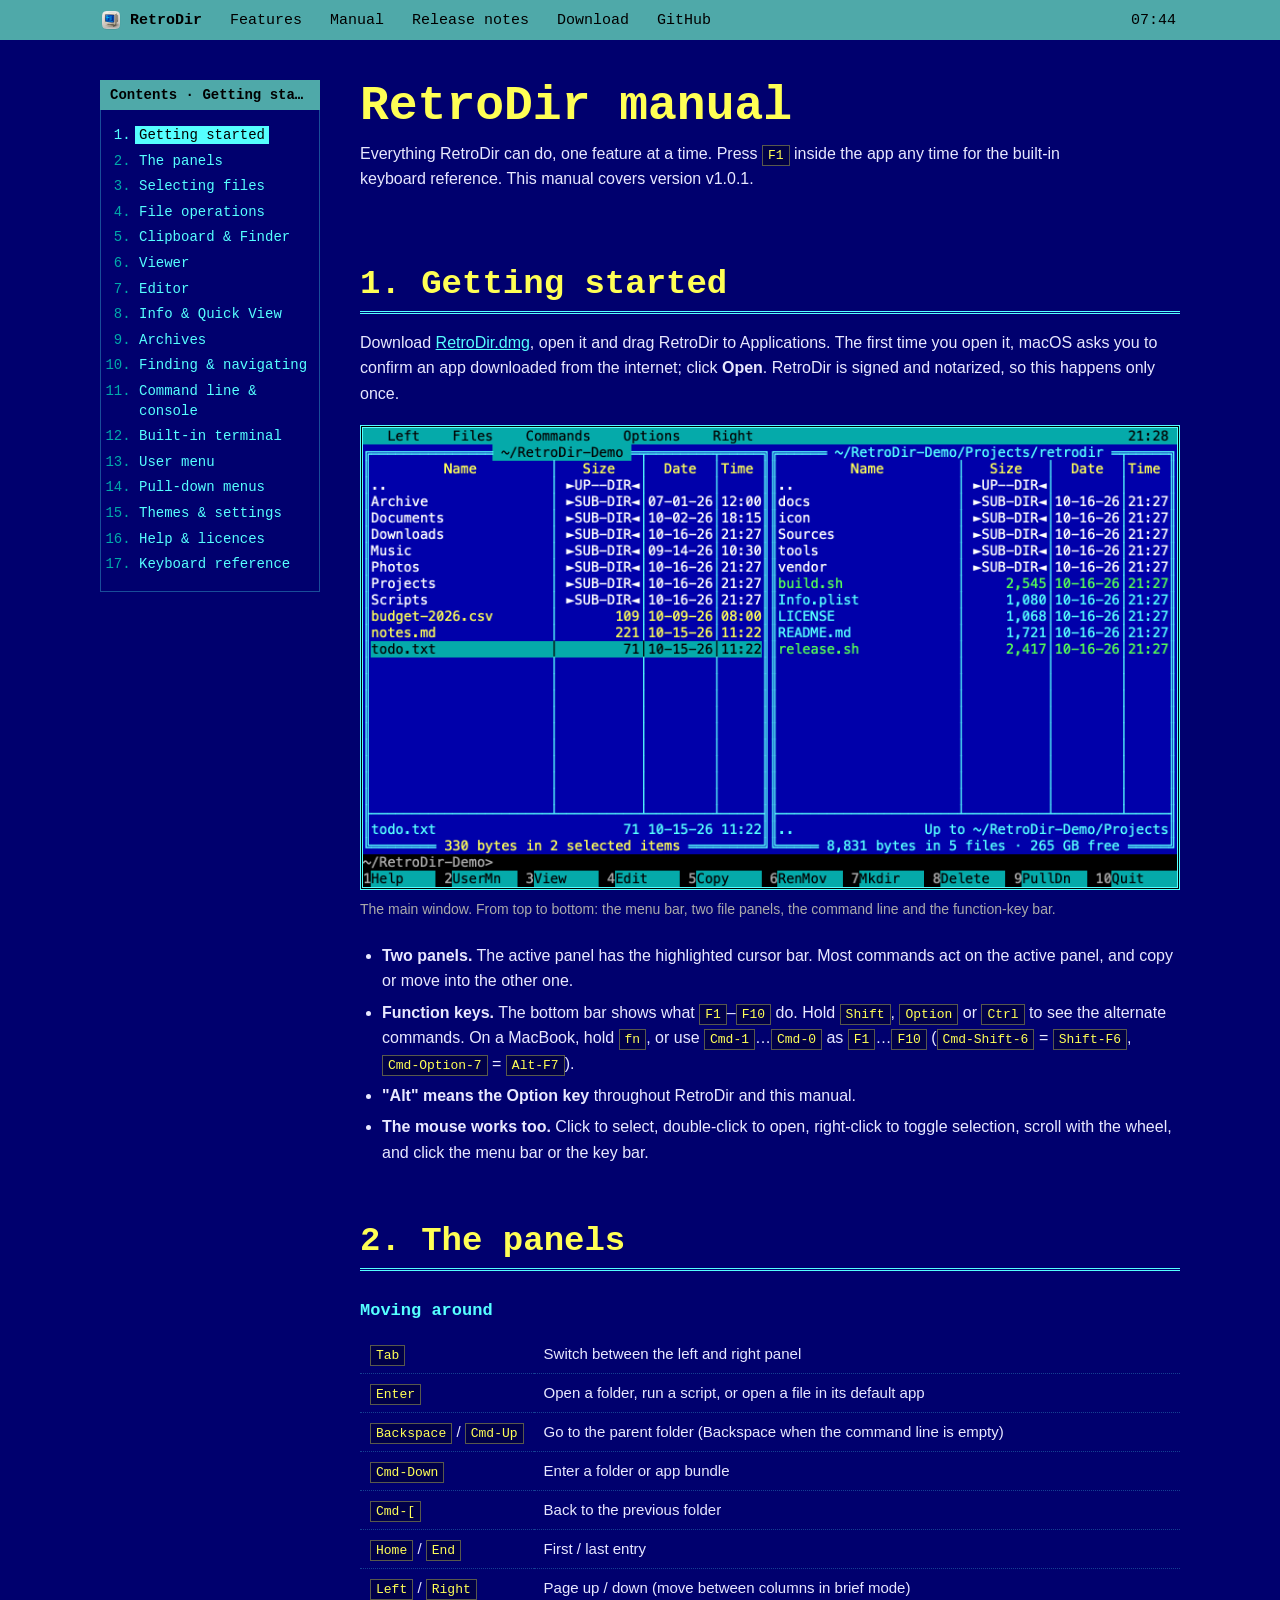
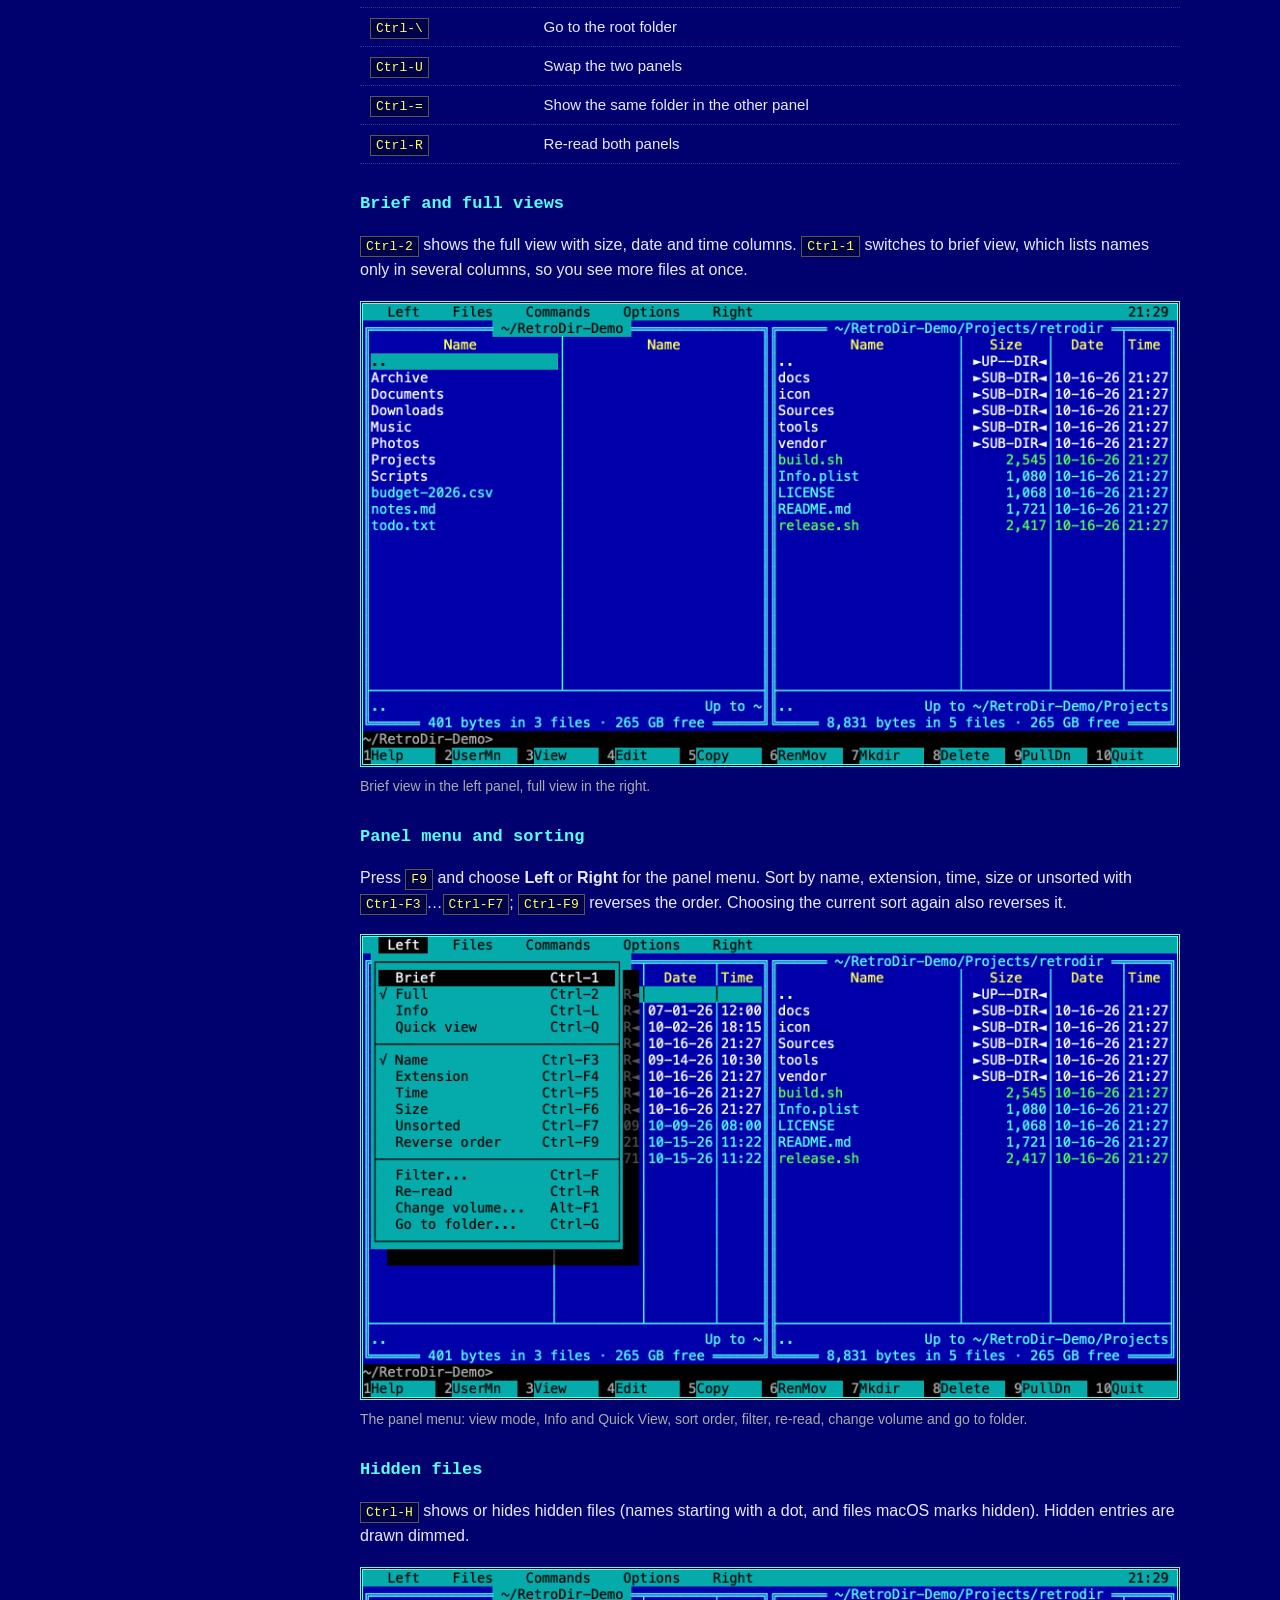
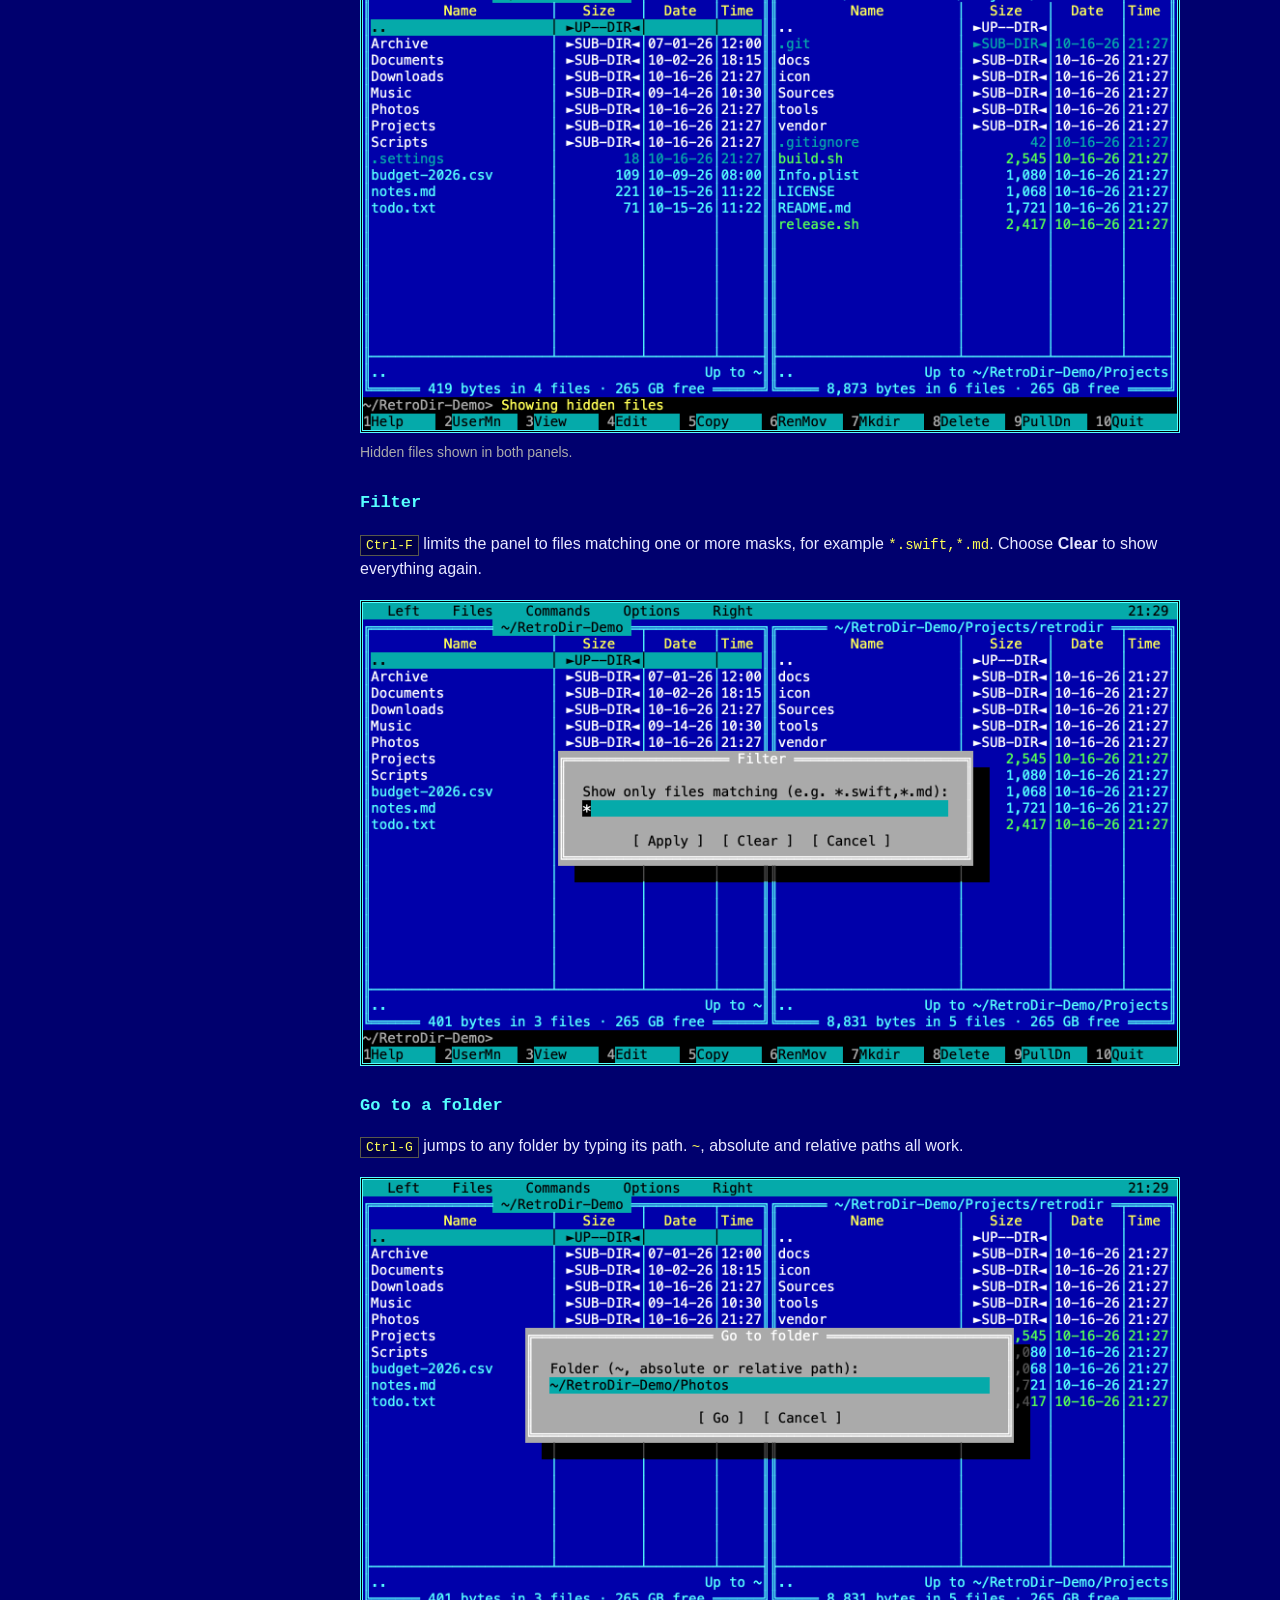
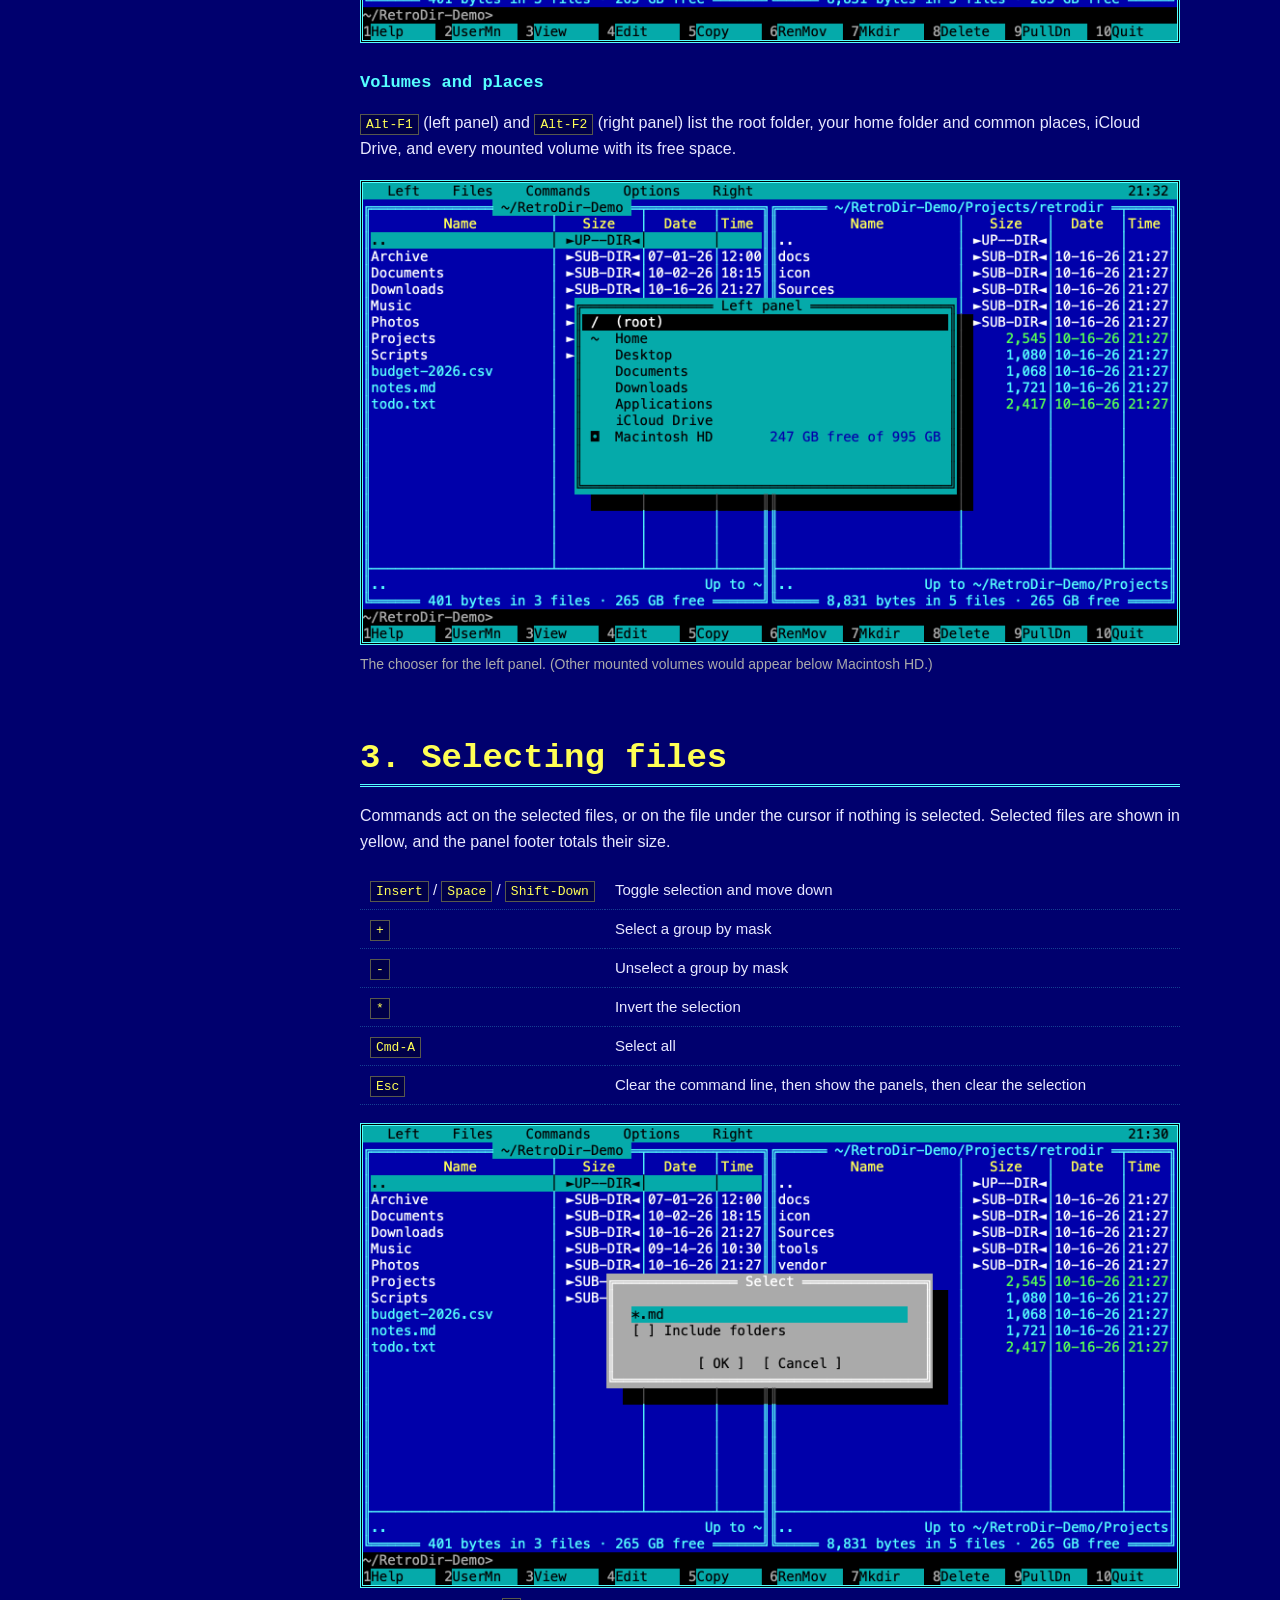
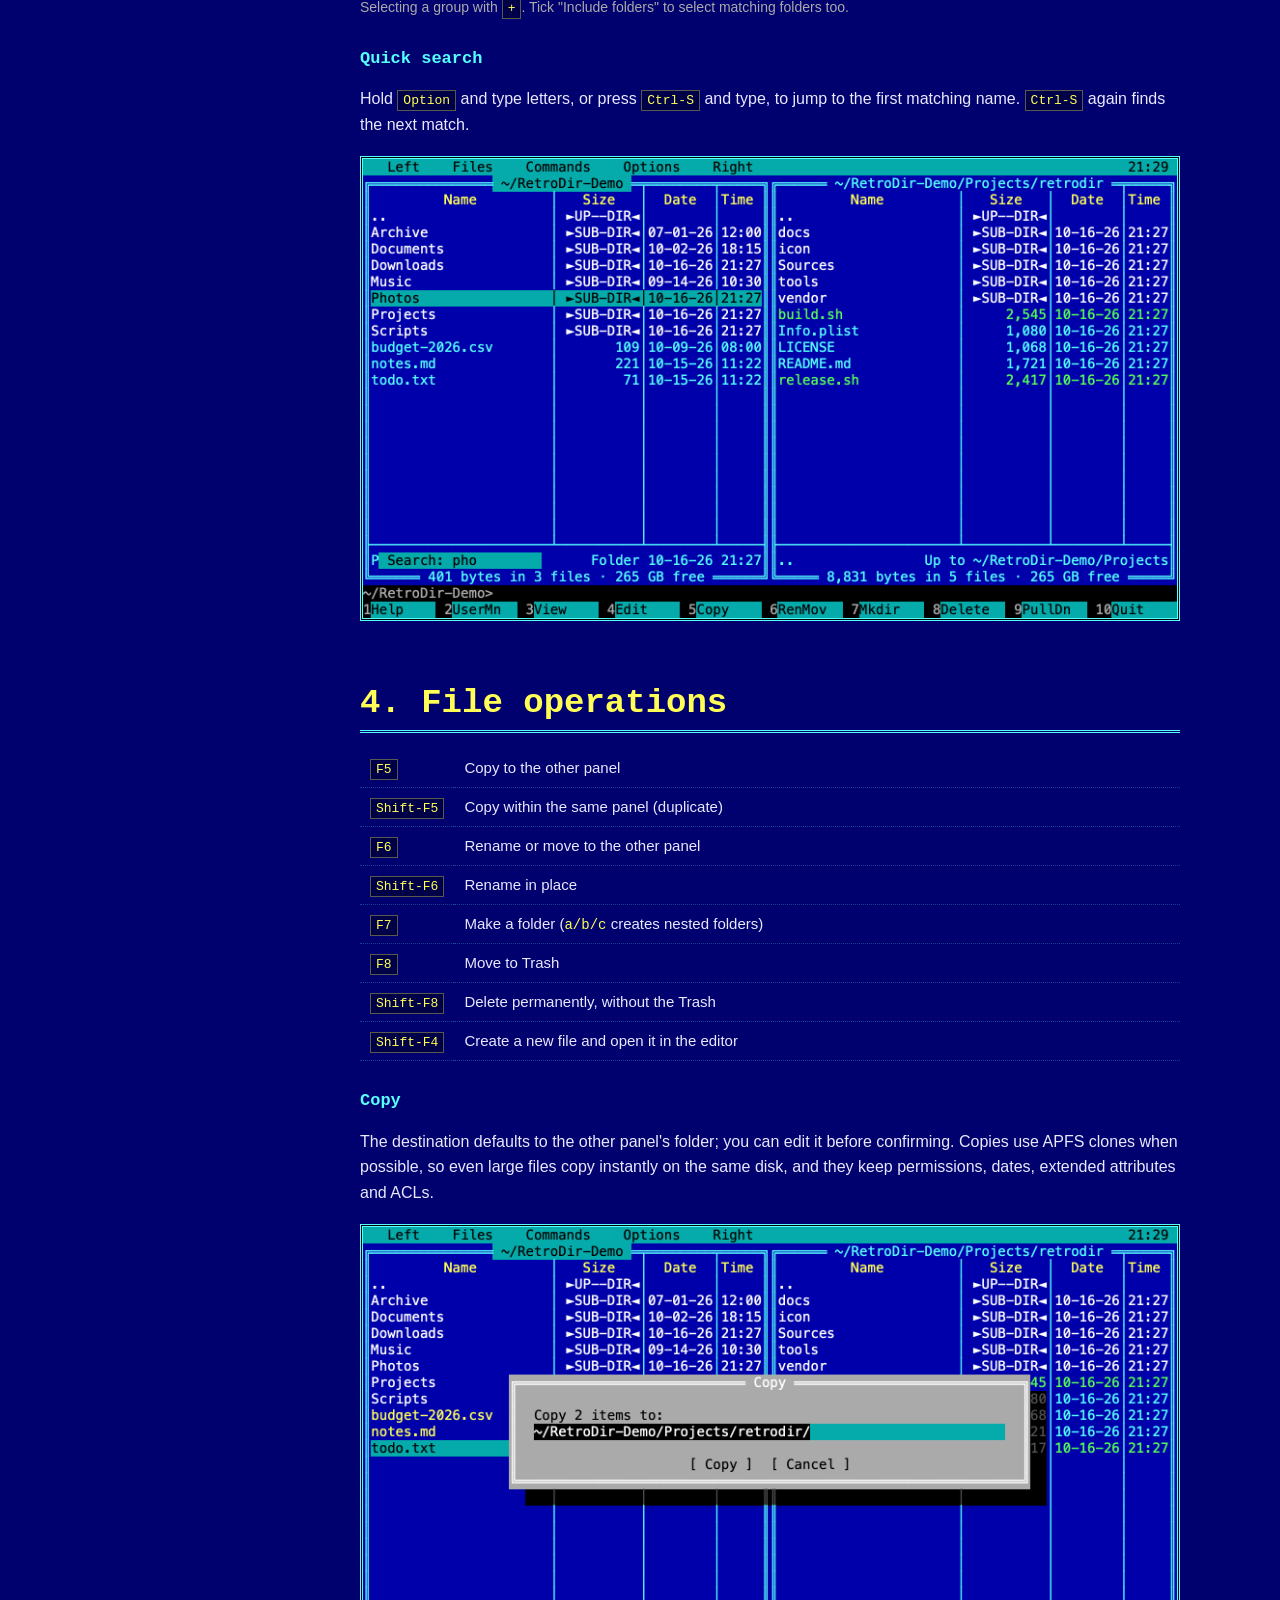
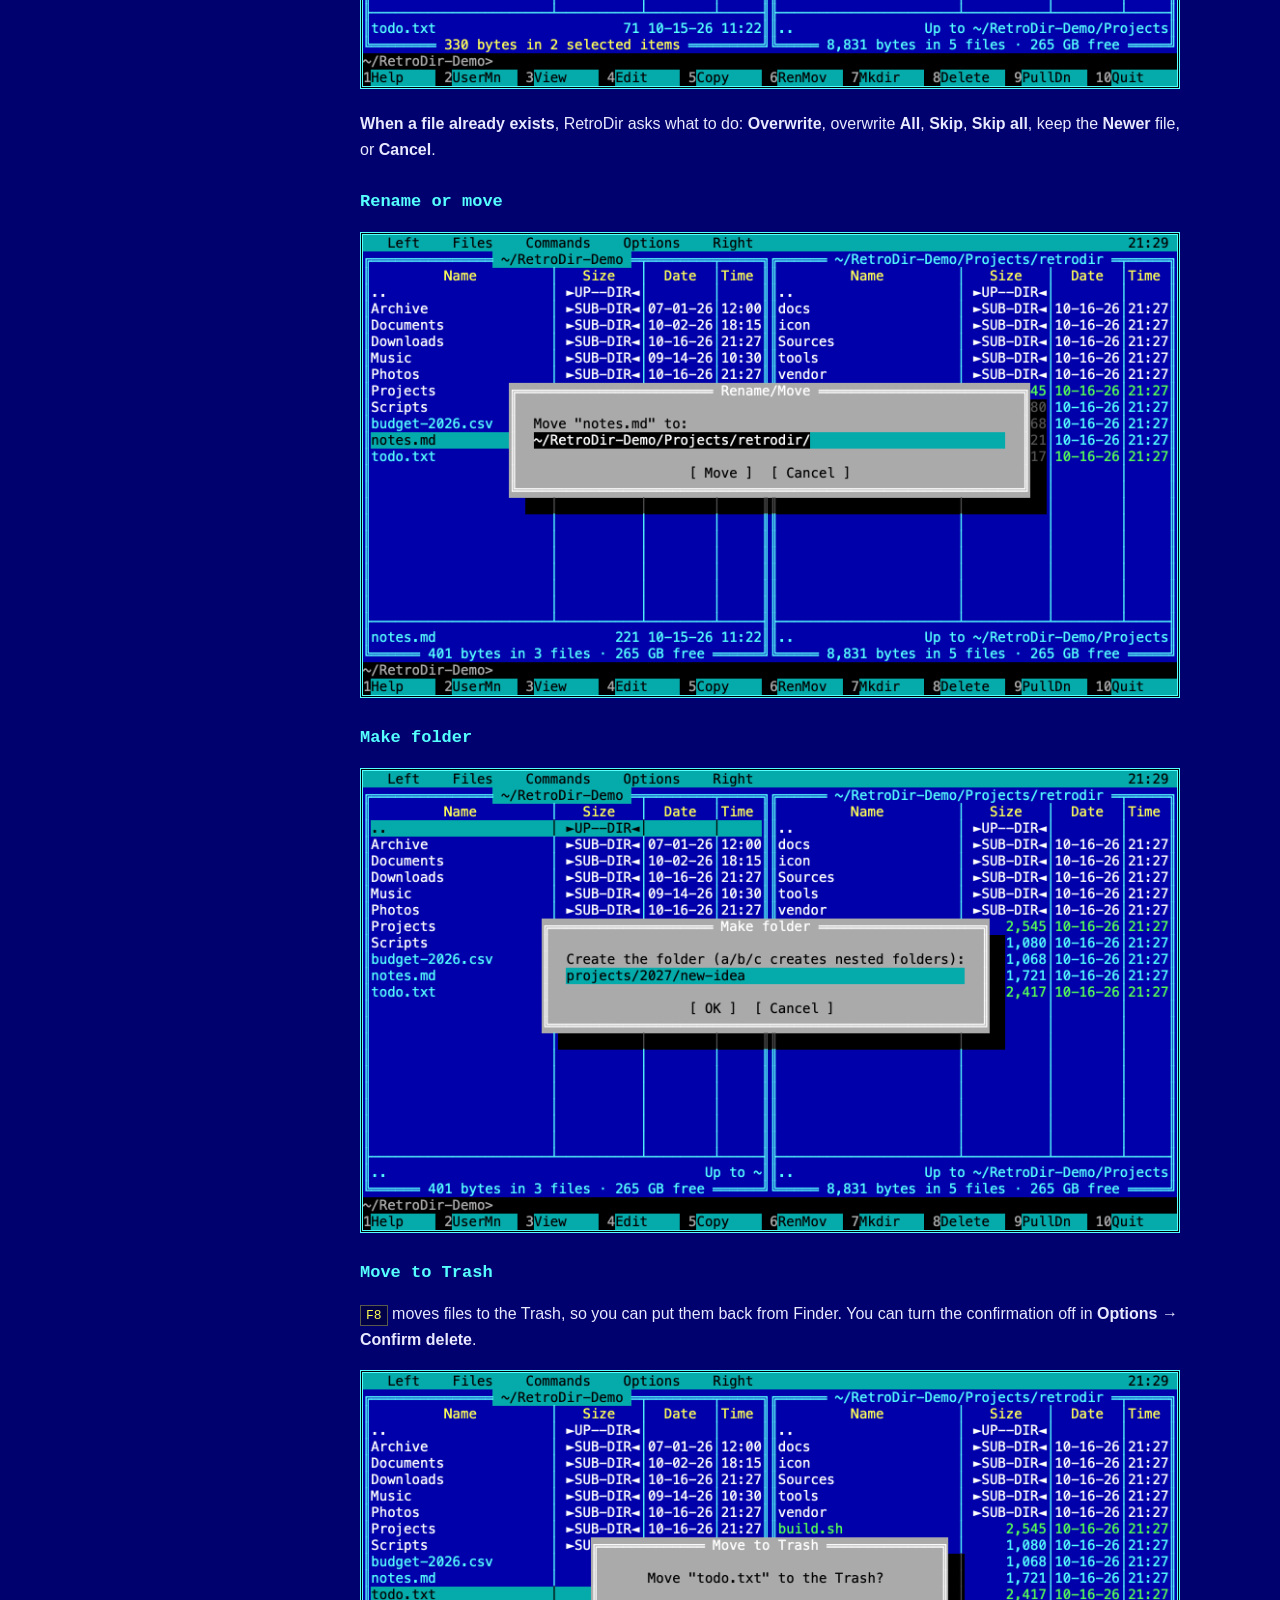
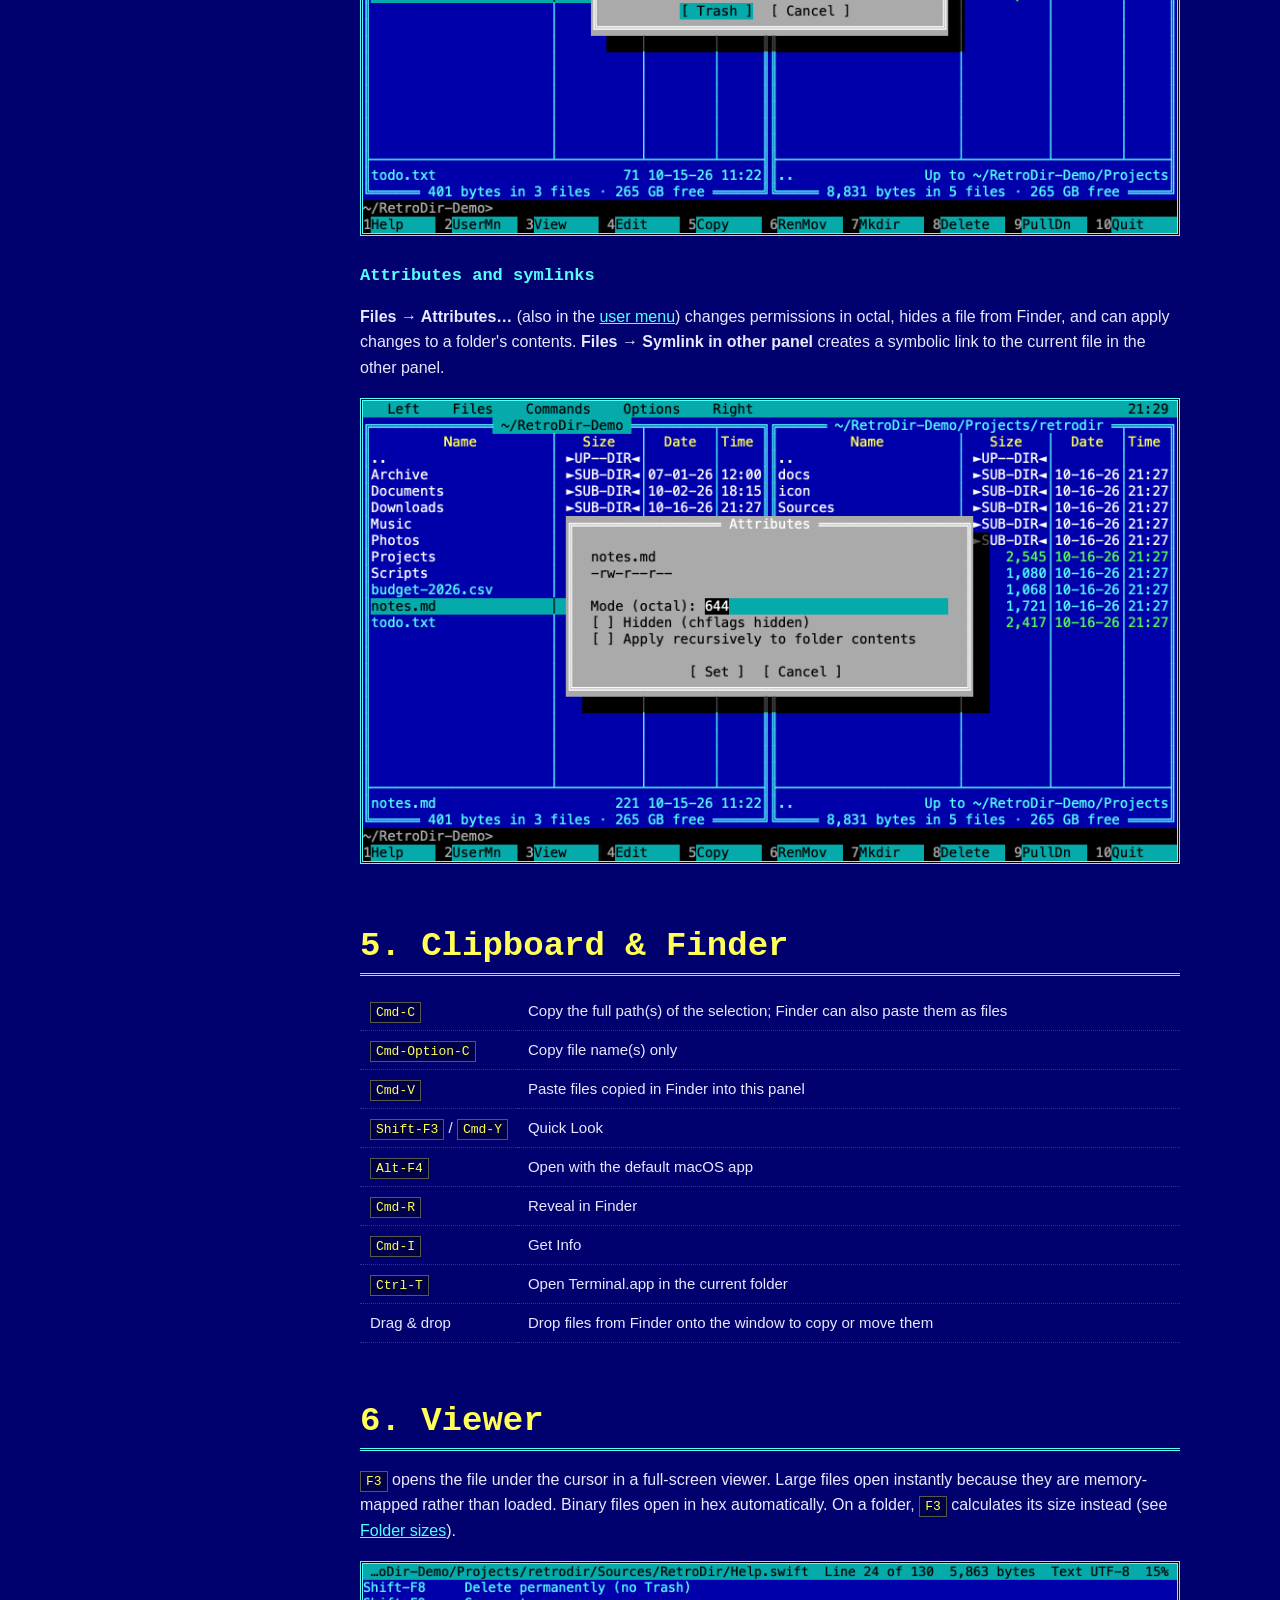
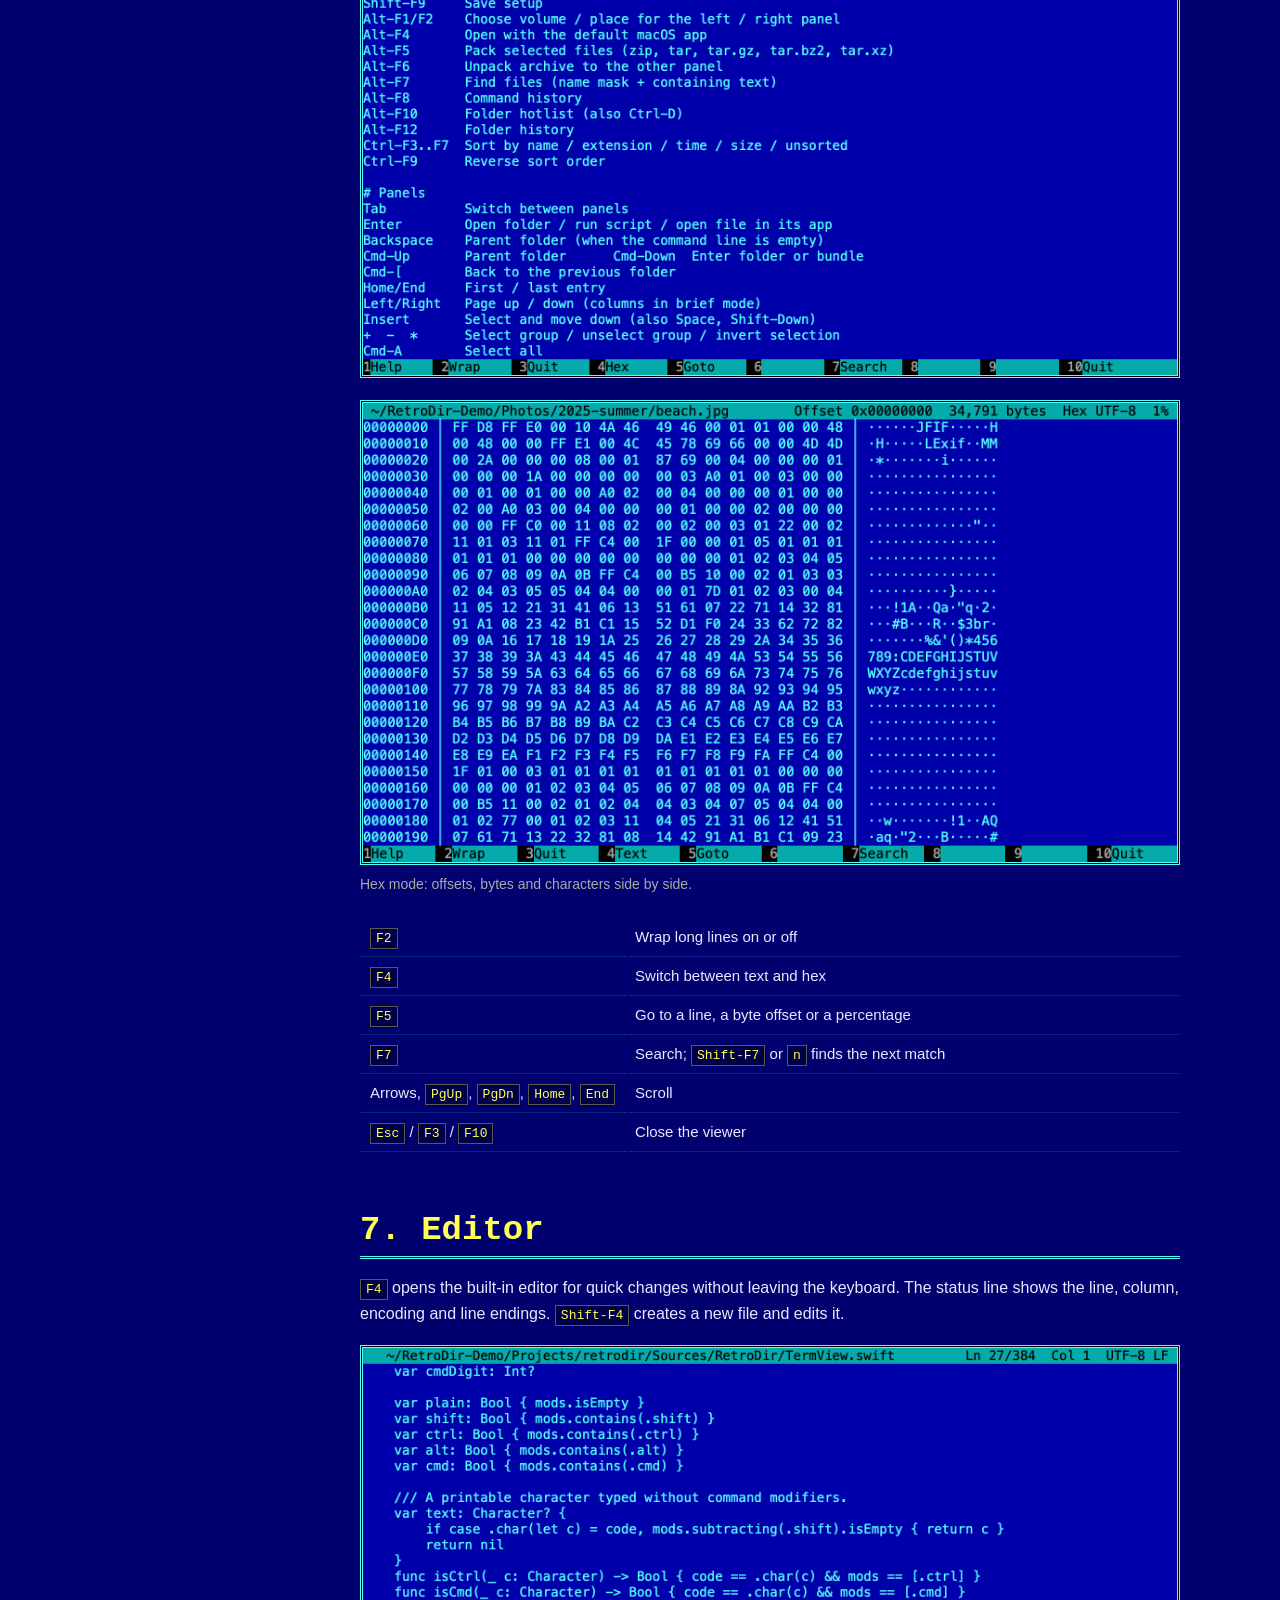
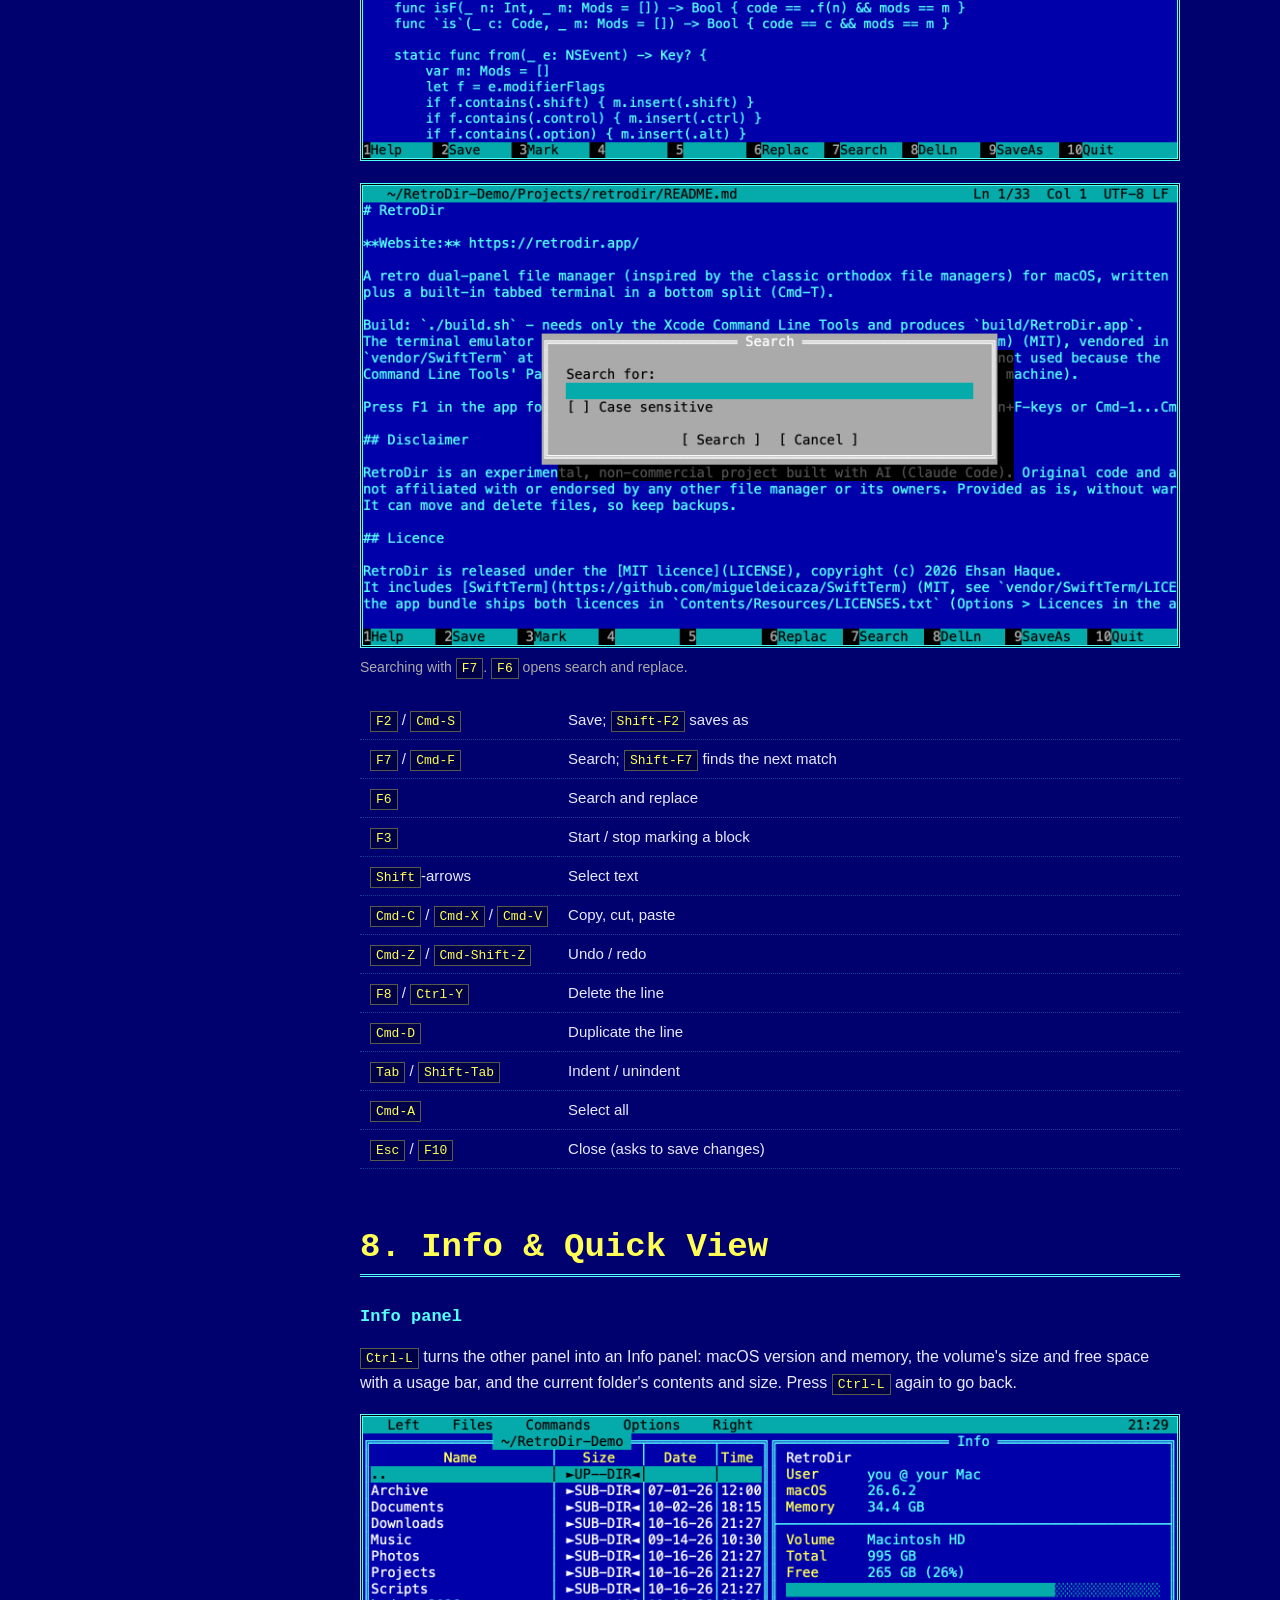
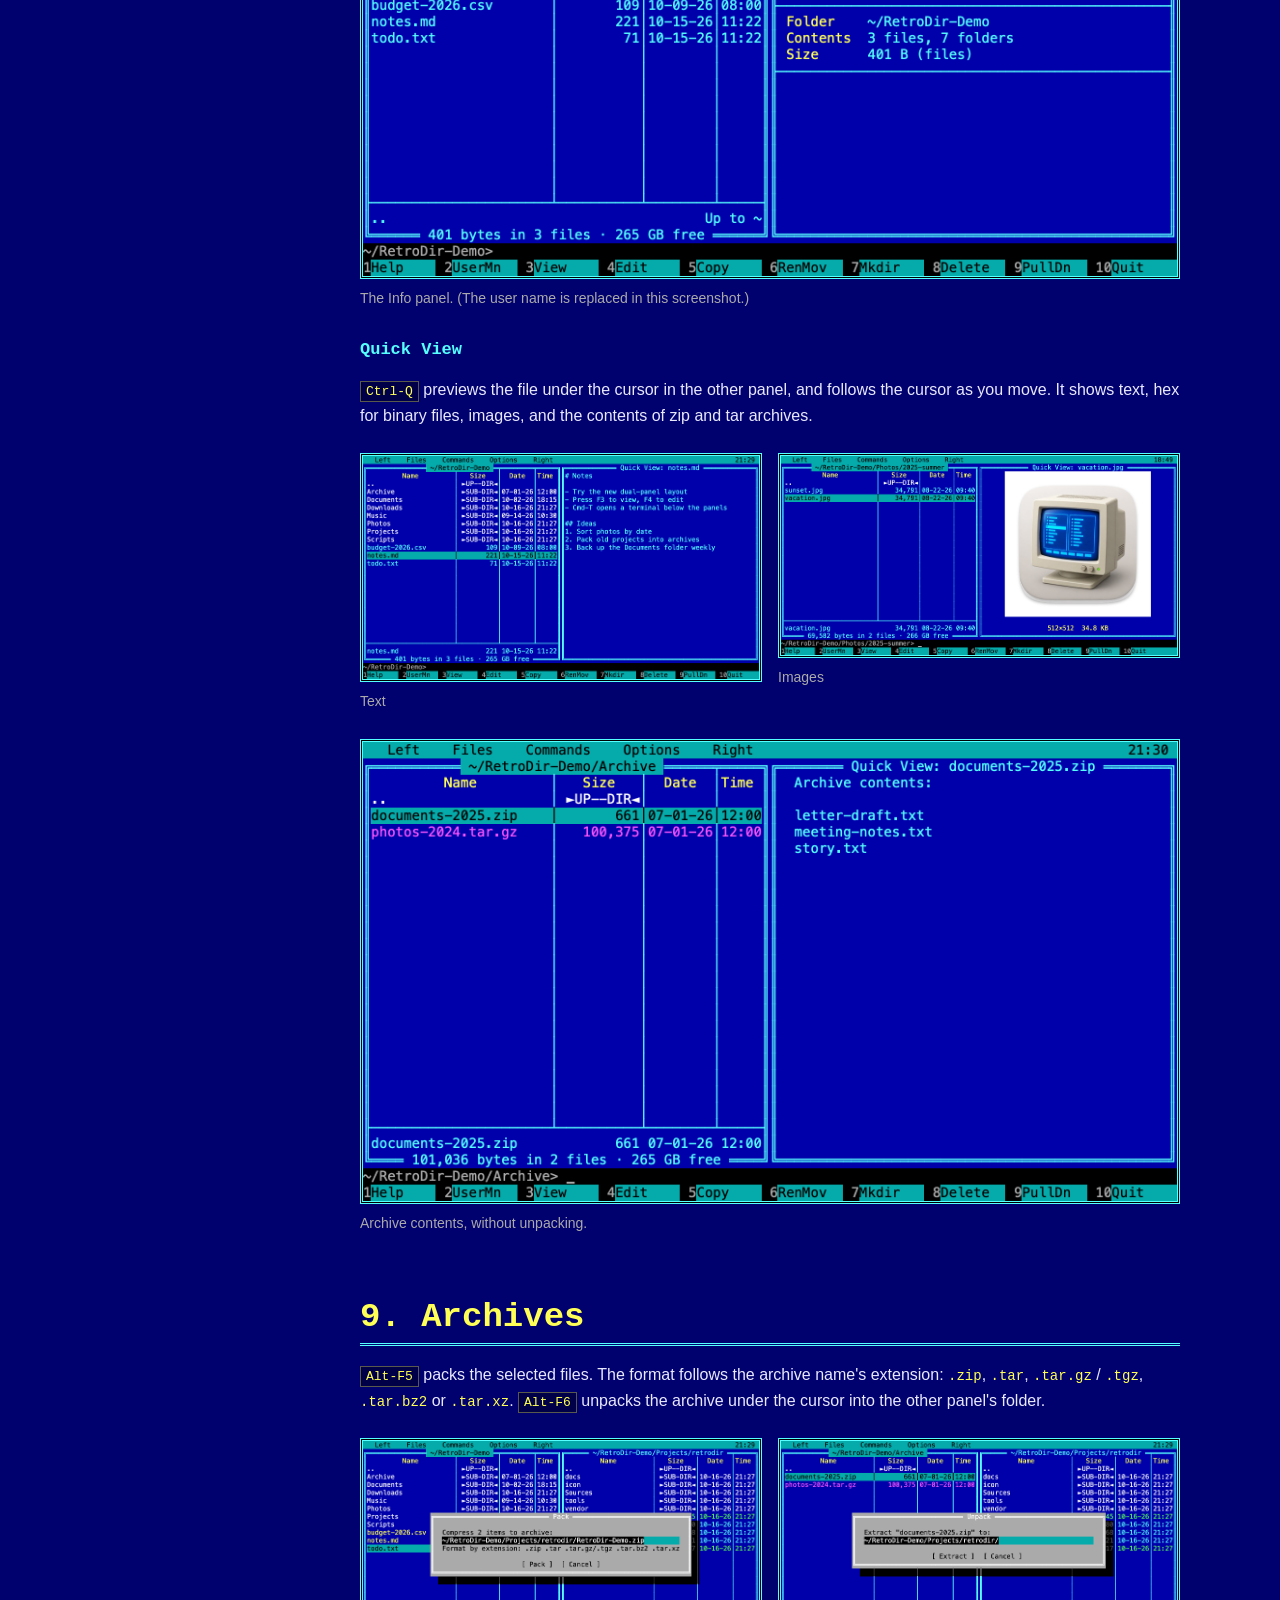
==== commit a9b367e6: "Manual: highlight the section being read in the contents list The contents list follows scrolling, k" ====
--- a/docs/manual.html
+++ b/docs/manual.html
@@ -439,6 +439,32 @@
   const small = matchMedia('(max-width: 900px)');
   if (small.matches) toc.open = false;
   toc.querySelectorAll('a').forEach(a => a.addEventListener('click', () => { if (small.matches) toc.open = false; }));
+
+  // Highlight the section being read in the contents list (and name it in the collapsed bar on phones)
+  const links = [...toc.querySelectorAll('a')];
+  const sections = links.map(a => document.querySelector(a.getAttribute('href')));
+  const label = toc.querySelector('summary');
+  const list = toc.querySelector('ol');
+  let current = -1;
+  const update = () => {
+    const line = 120;   // just below the sticky menu bar
+    let i = 0;
+    sections.forEach((s, j) => { if (s.getBoundingClientRect().top <= line) i = j; });
+    if (innerHeight + scrollY >= document.documentElement.scrollHeight - 4) i = sections.length - 1;
+    if (i === current) return;
+    current = i;
+    links.forEach((a, j) => a.toggleAttribute('aria-current', j === i));
+    label.textContent = 'Contents · ' + links[i].textContent;
+    // keep the highlighted entry visible when the list itself scrolls
+    const a = links[i], box = toc;
+    if (box.scrollHeight > box.clientHeight) {
+      const top = a.getBoundingClientRect().top - box.getBoundingClientRect().top + box.scrollTop;
+      if (top < box.scrollTop || top > box.scrollTop + box.clientHeight - 30) box.scrollTop = top - box.clientHeight / 2;
+    }
+  };
+  addEventListener('scroll', update, { passive: true });
+  addEventListener('resize', update);
+  update();
 </script>
 </body>
 </html>
--- a/docs/style.css
+++ b/docs/style.css
@@ -207,3 +207,6 @@
   .keytable.grid { font-size: 13px; }
   .keytable.grid td, .keytable.grid th { padding: 6px 5px; }
 }
+.toc a[aria-current] { color: var(--black); background: var(--cyan); padding: 1px 4px; margin-left: -4px; }
+.toc li:has(a[aria-current])::marker { color: var(--cyan); }
+.toc summary { white-space: nowrap; overflow: hidden; text-overflow: ellipsis; }
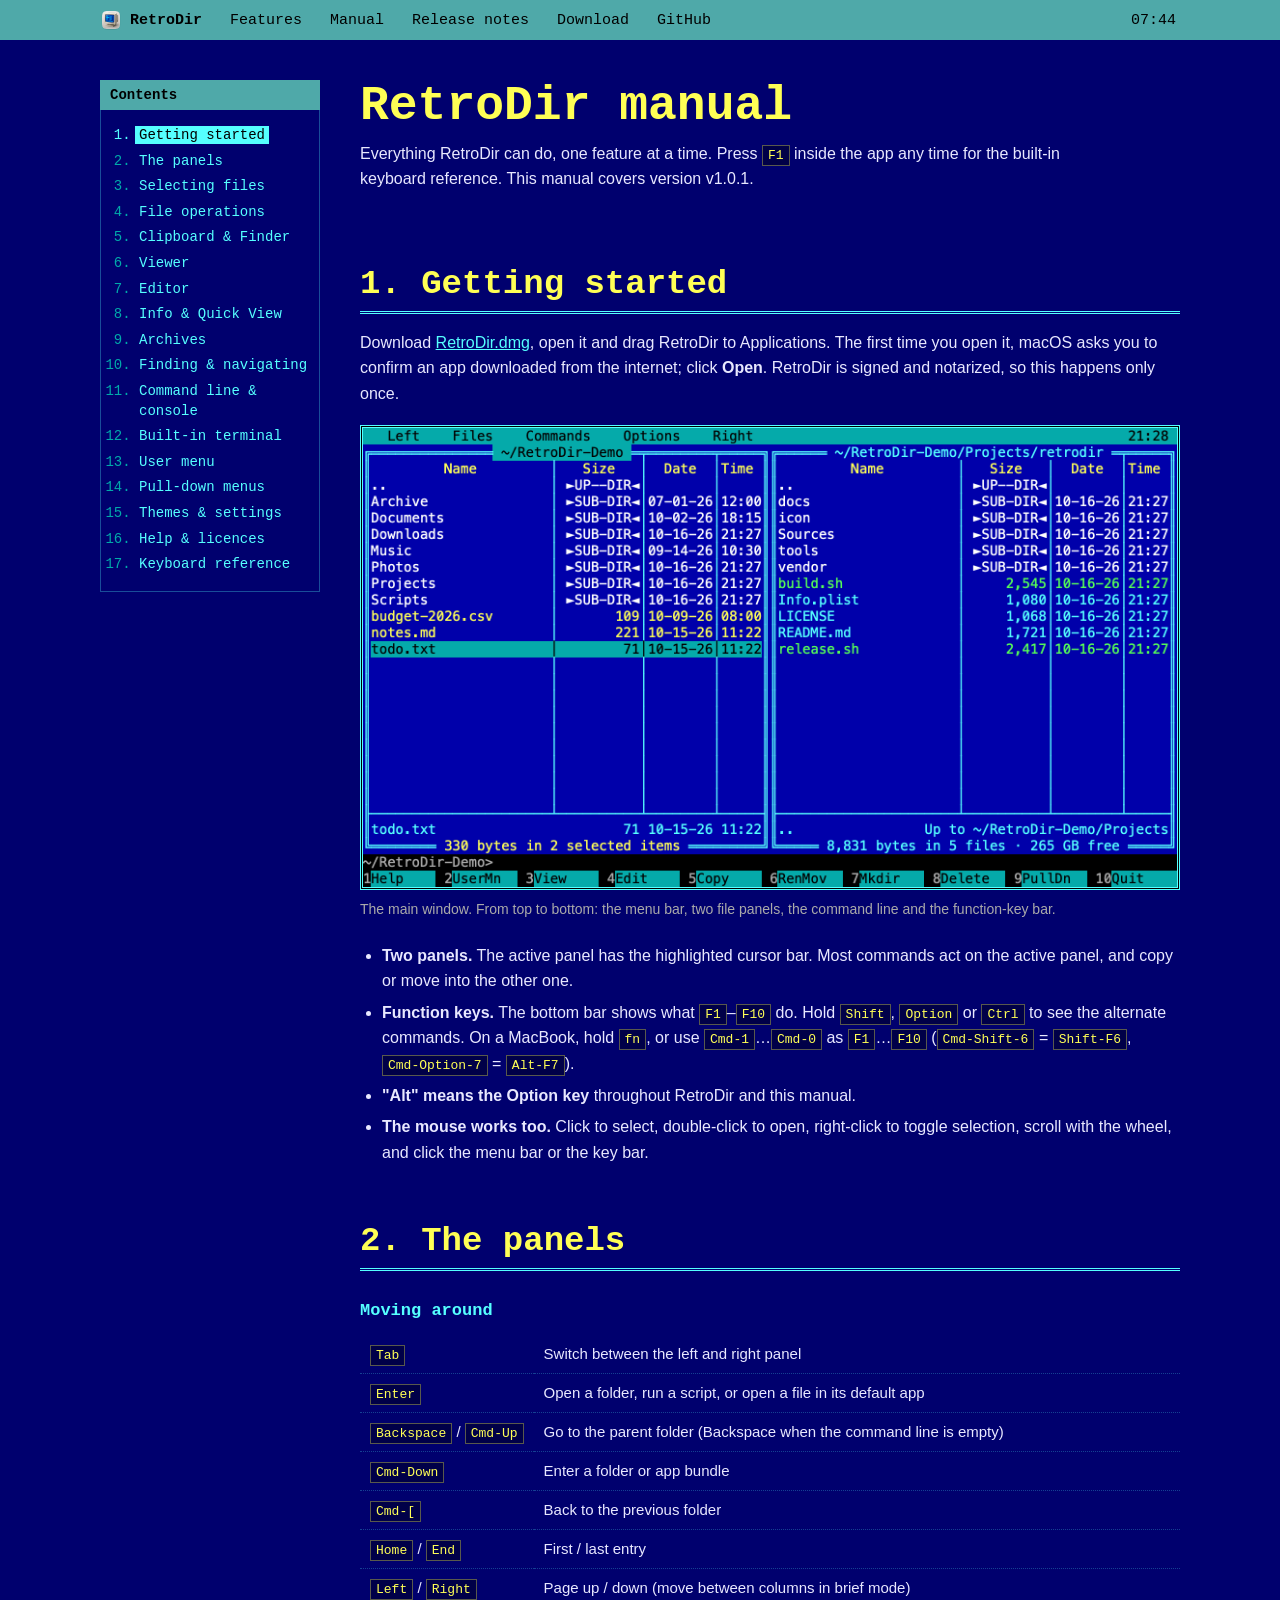
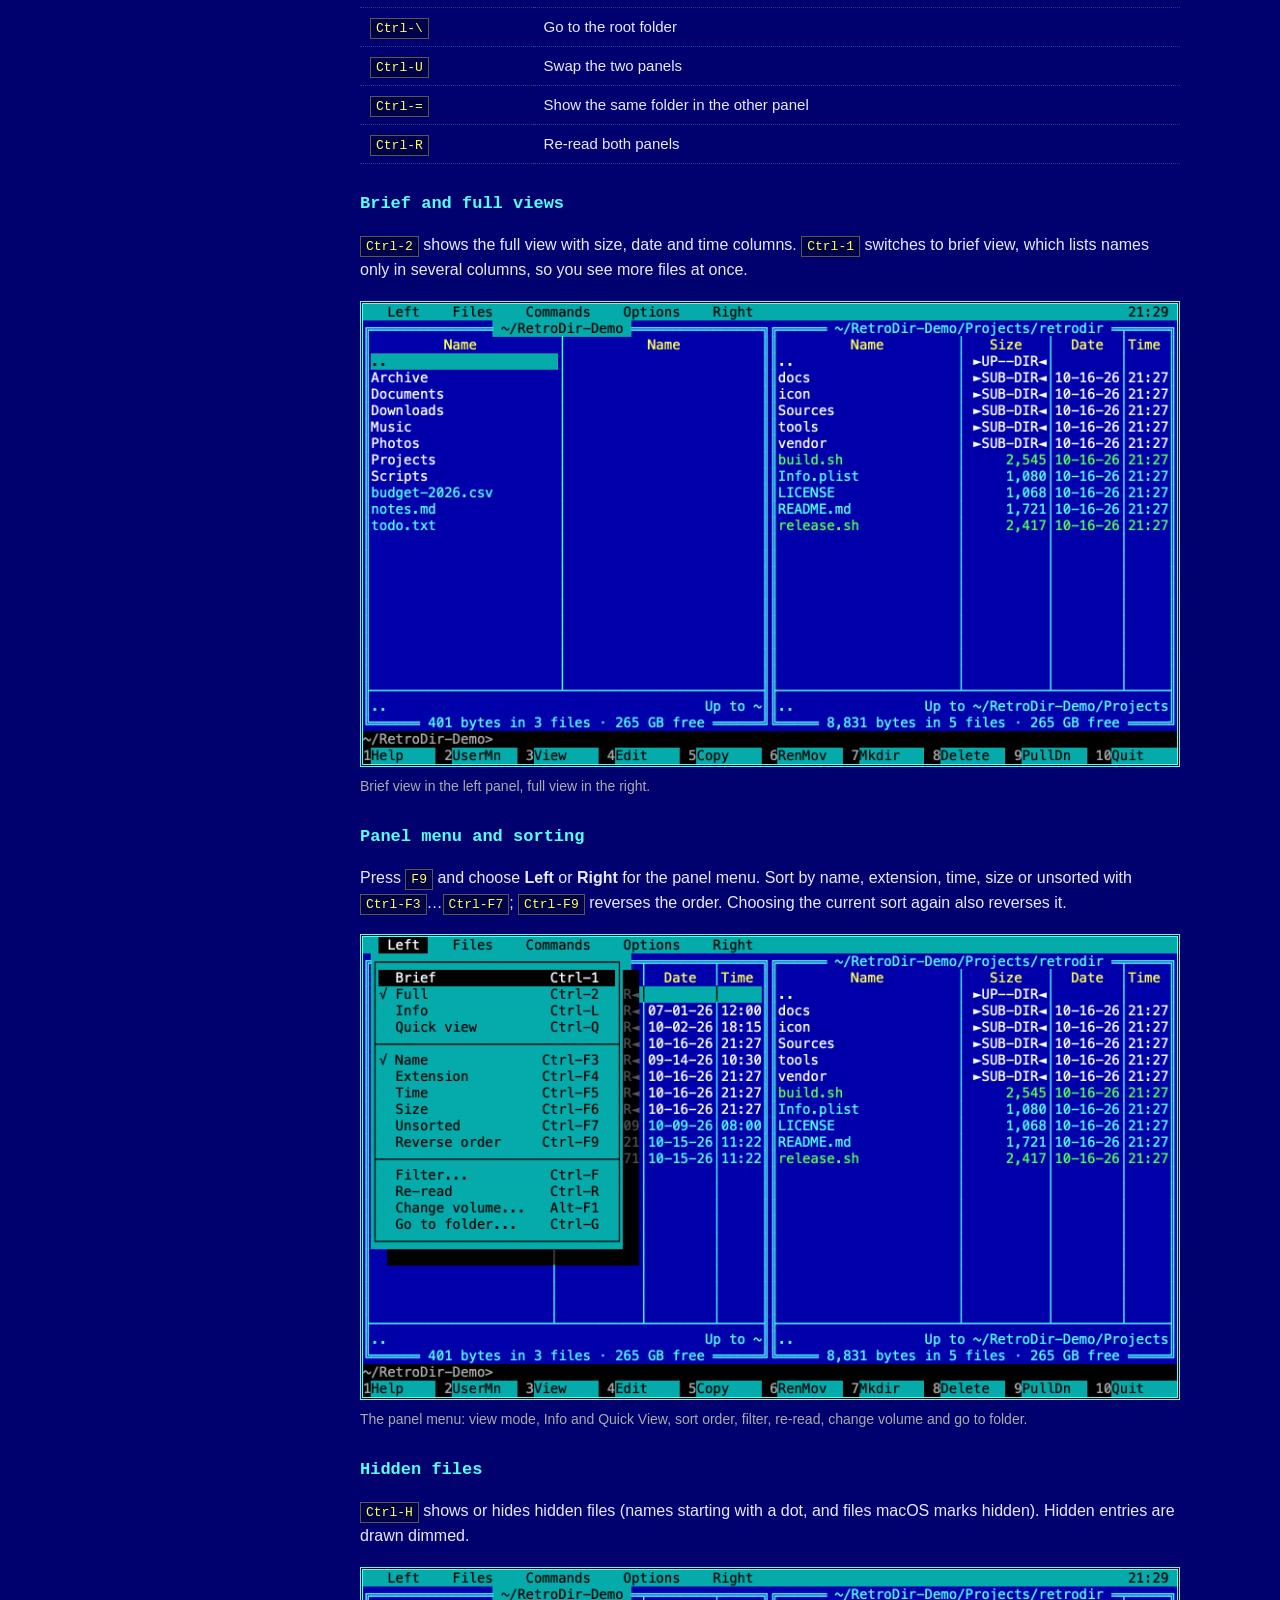
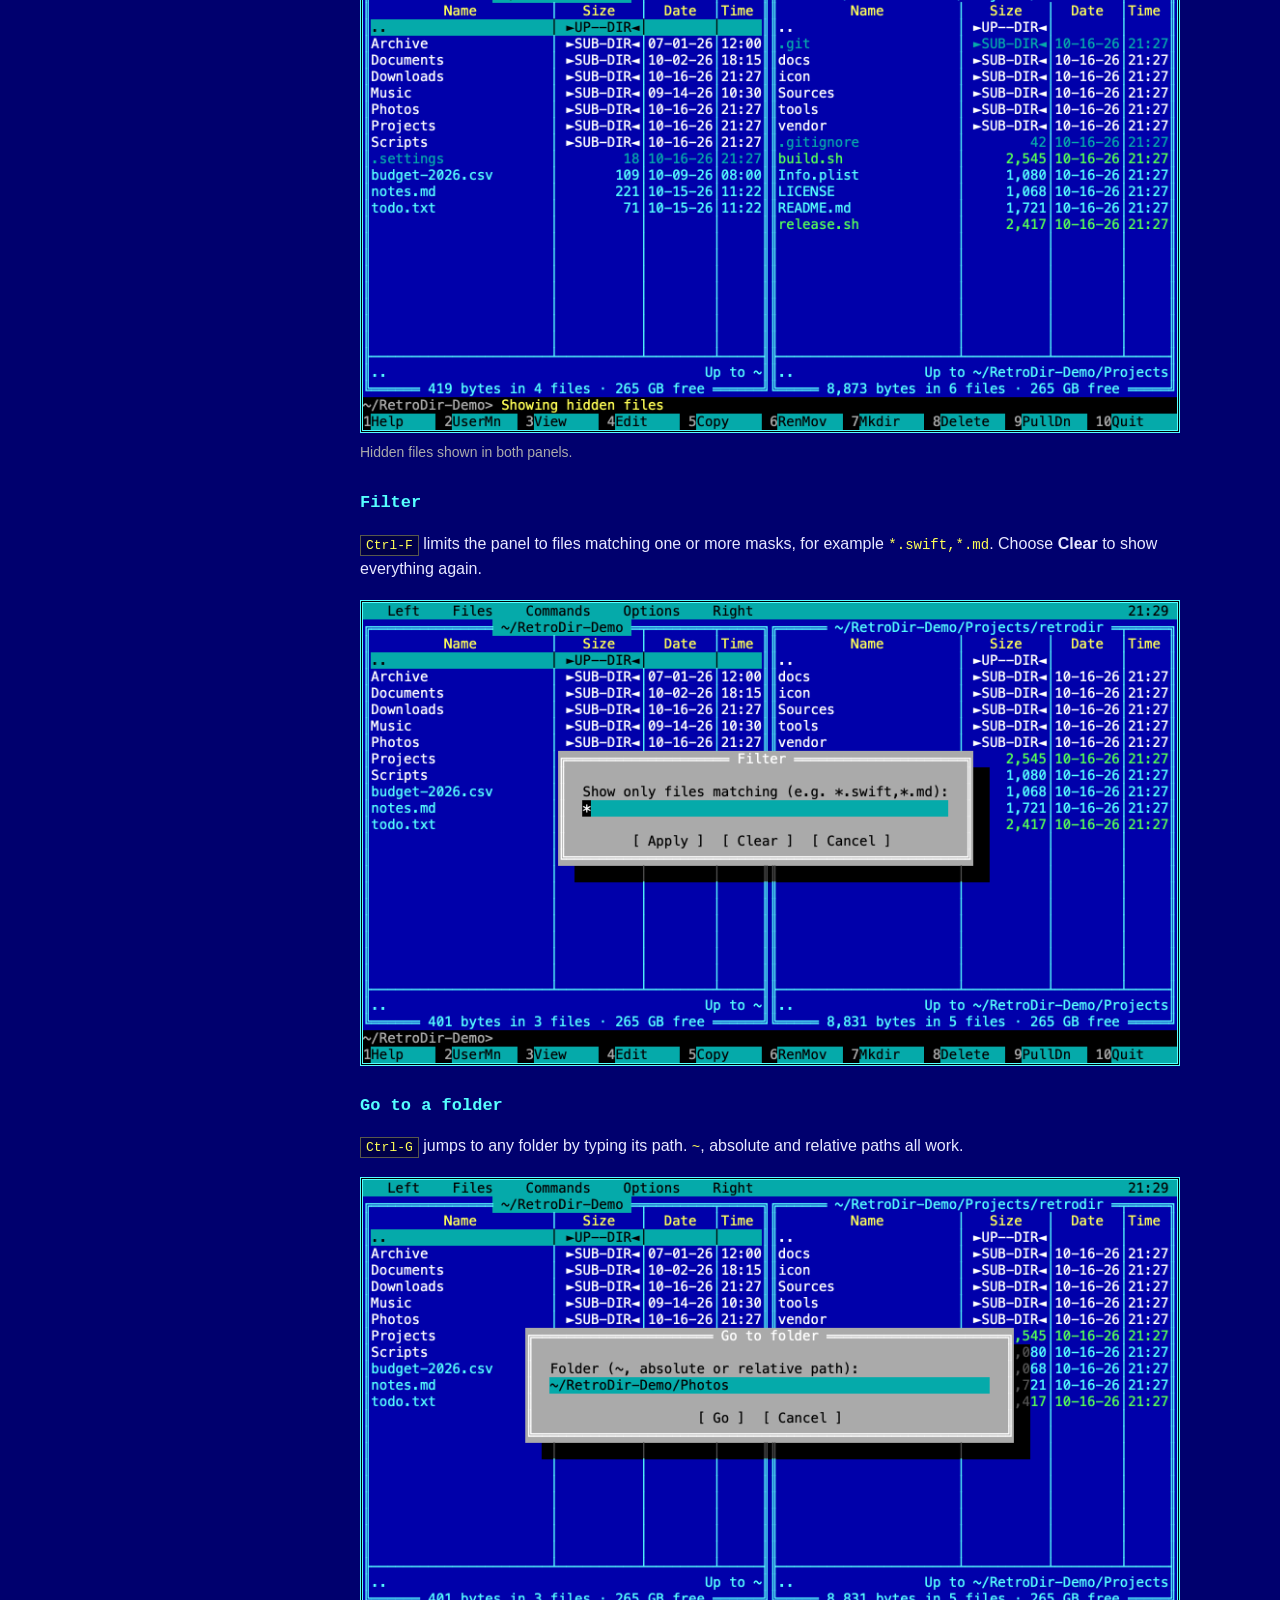
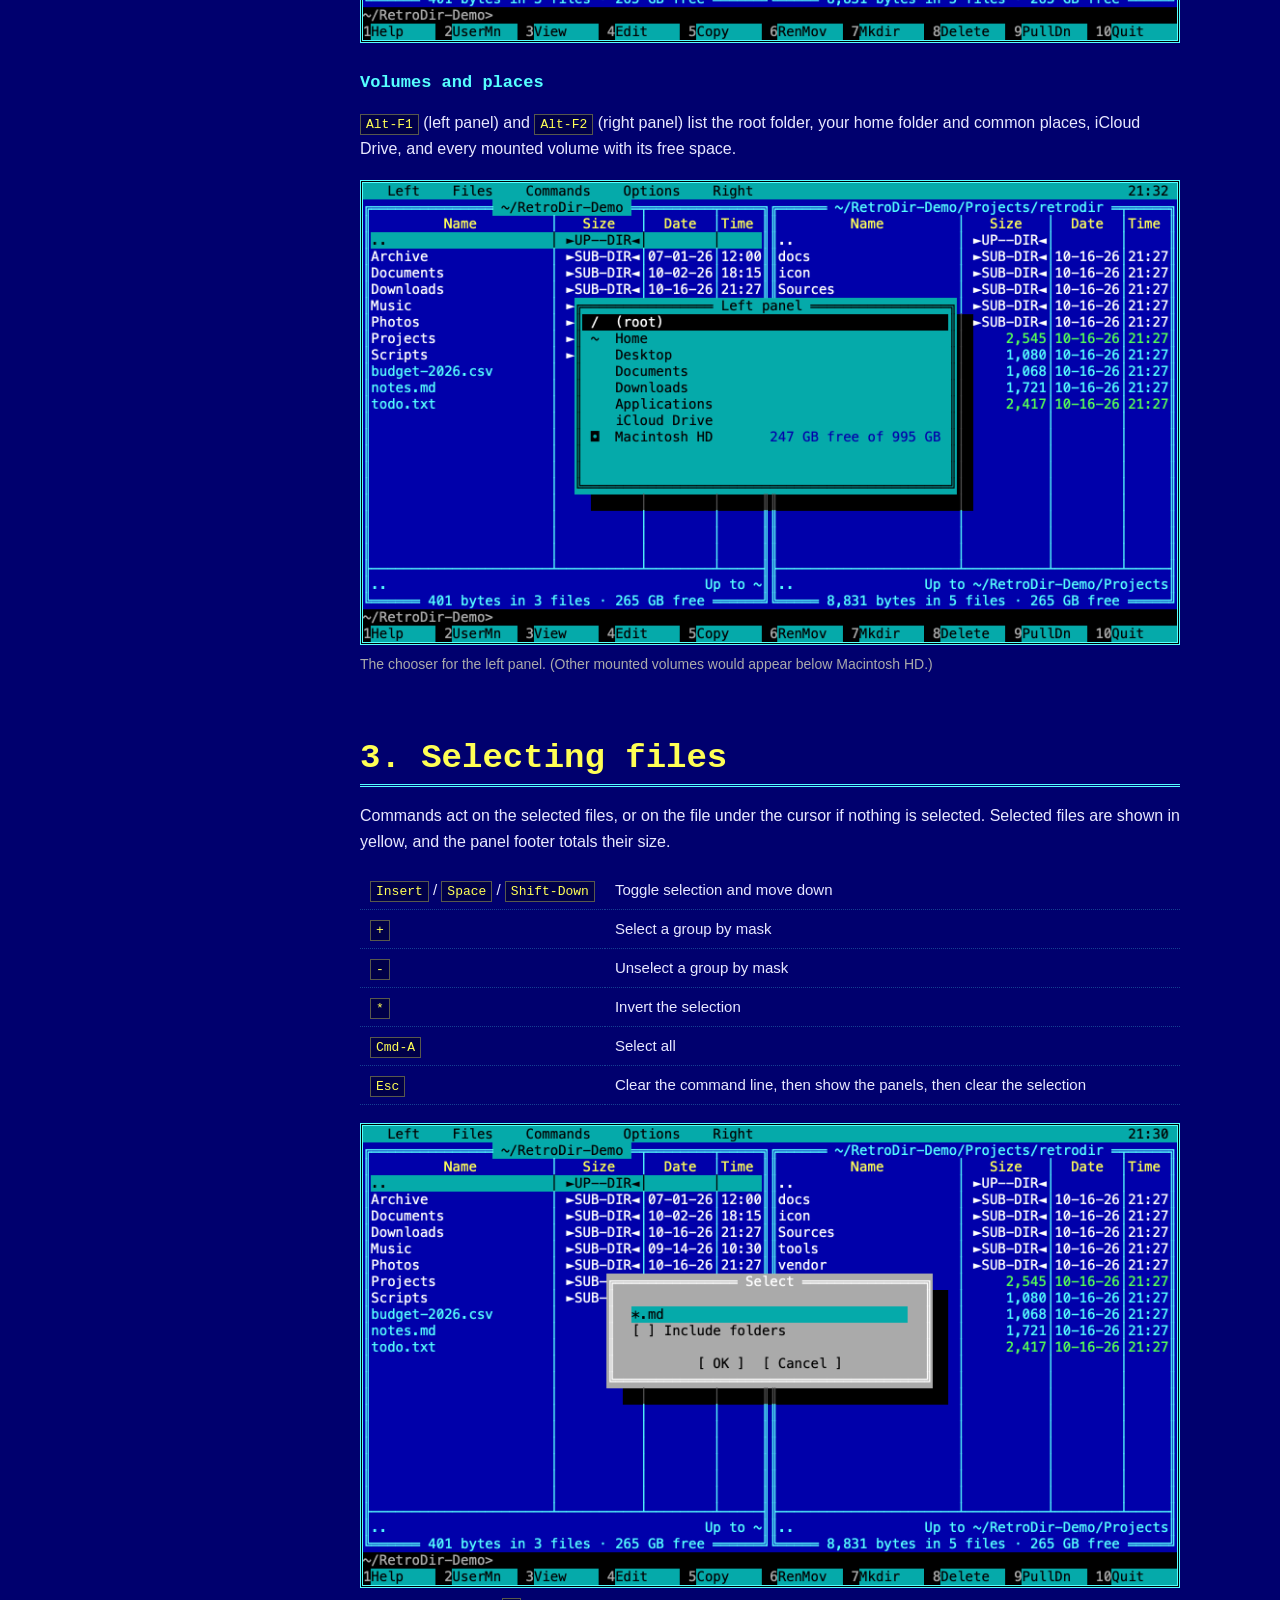
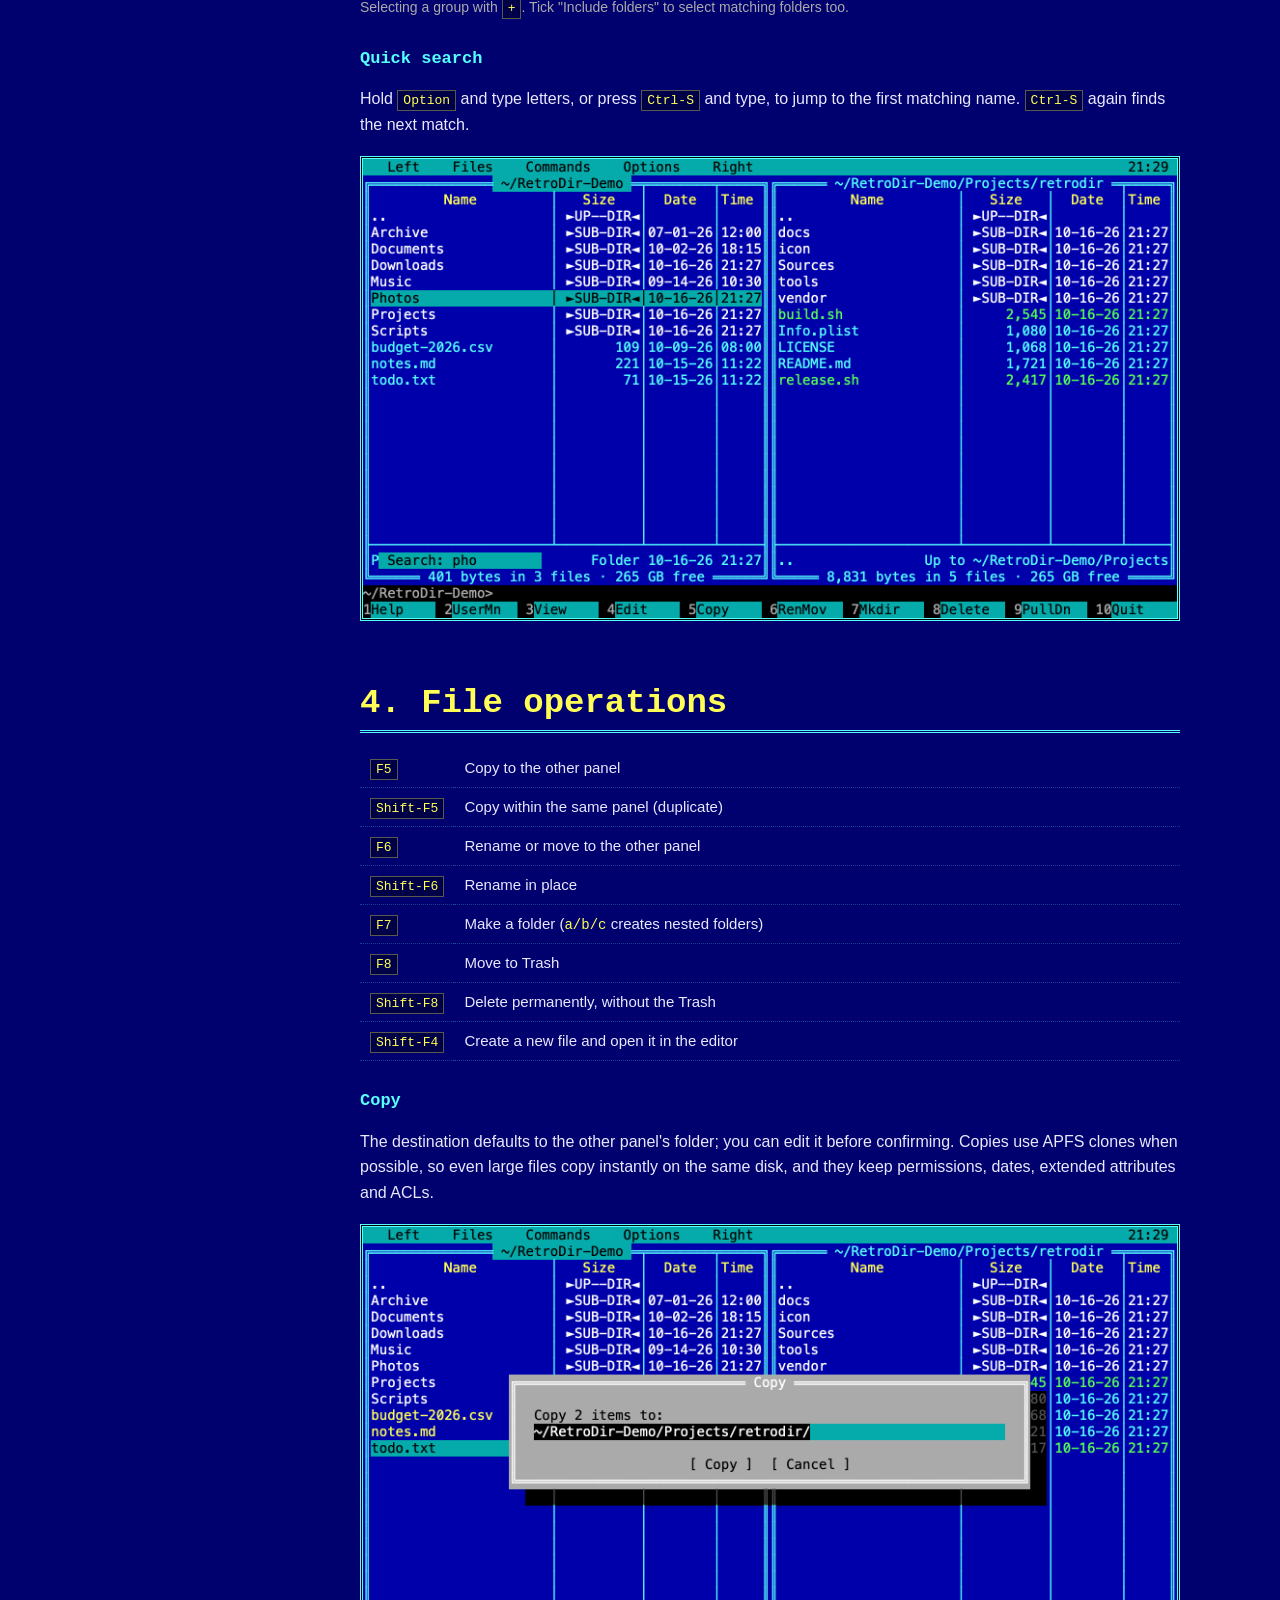
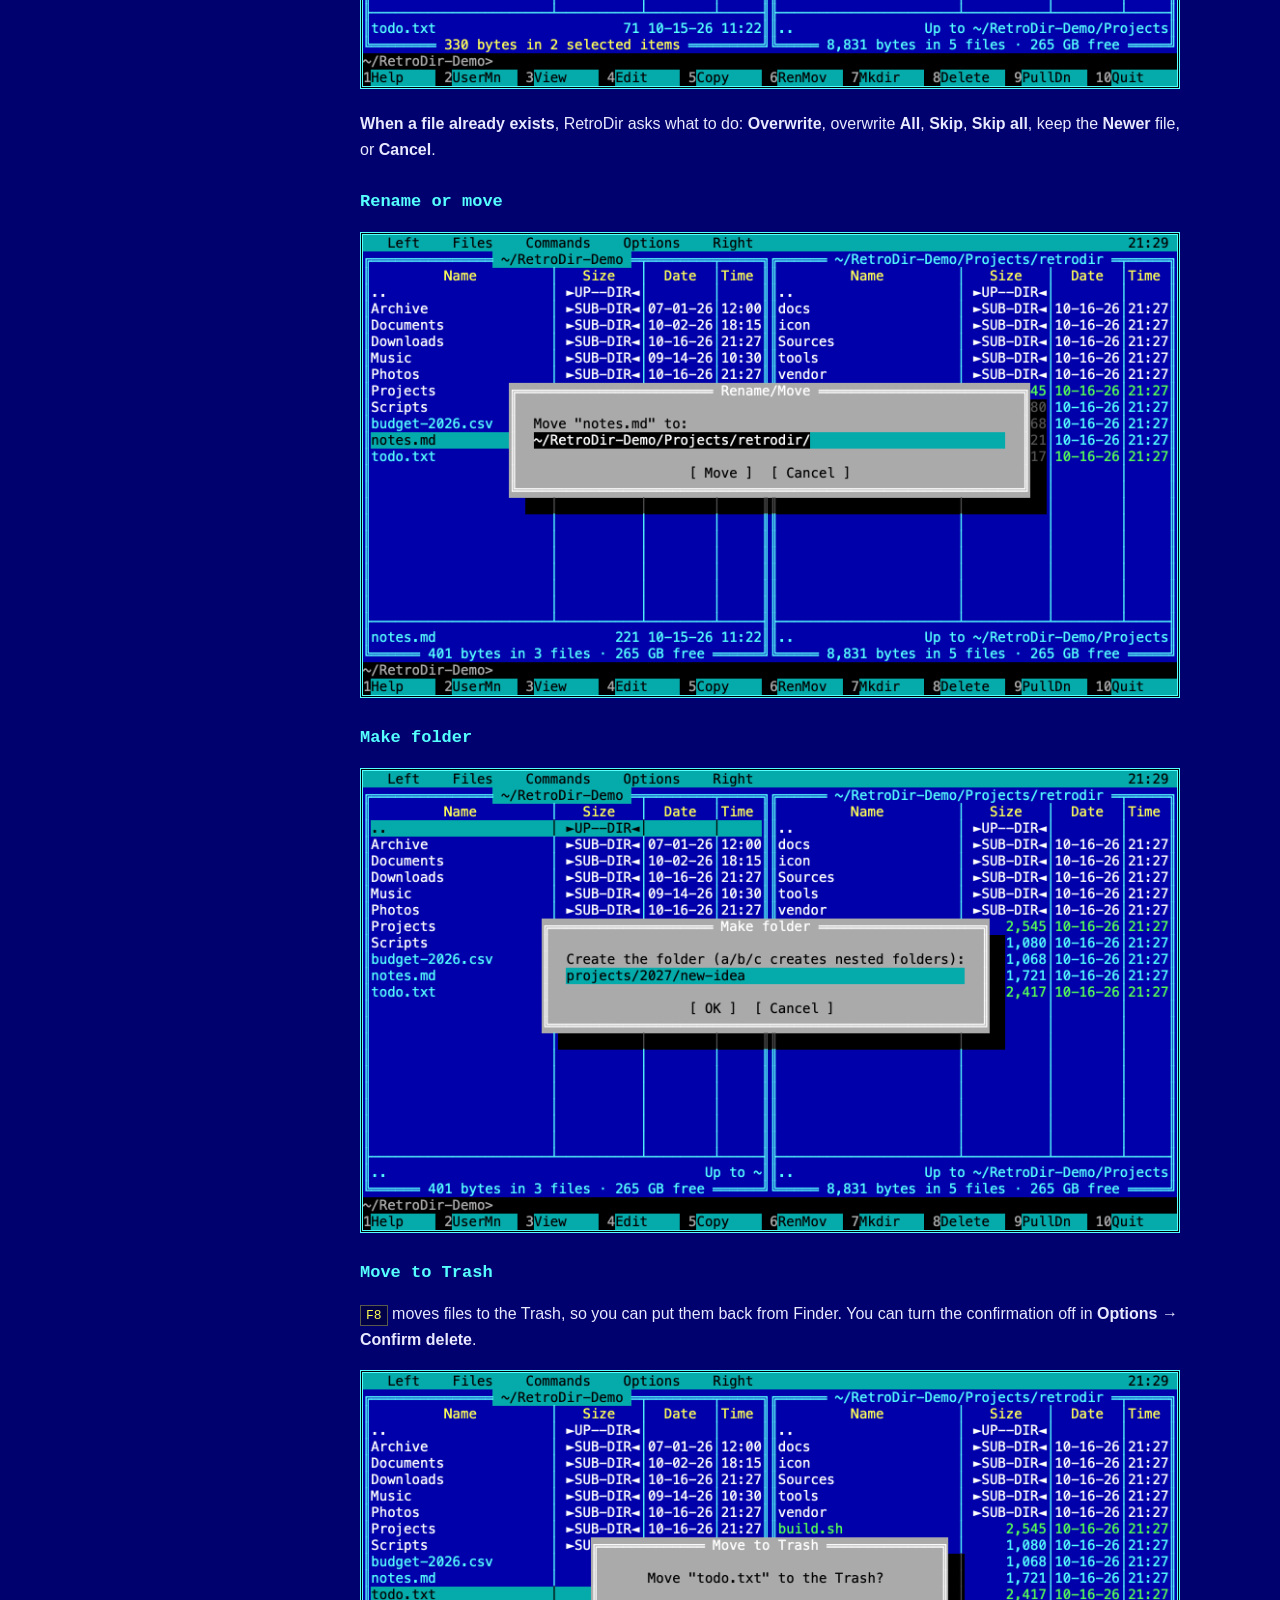
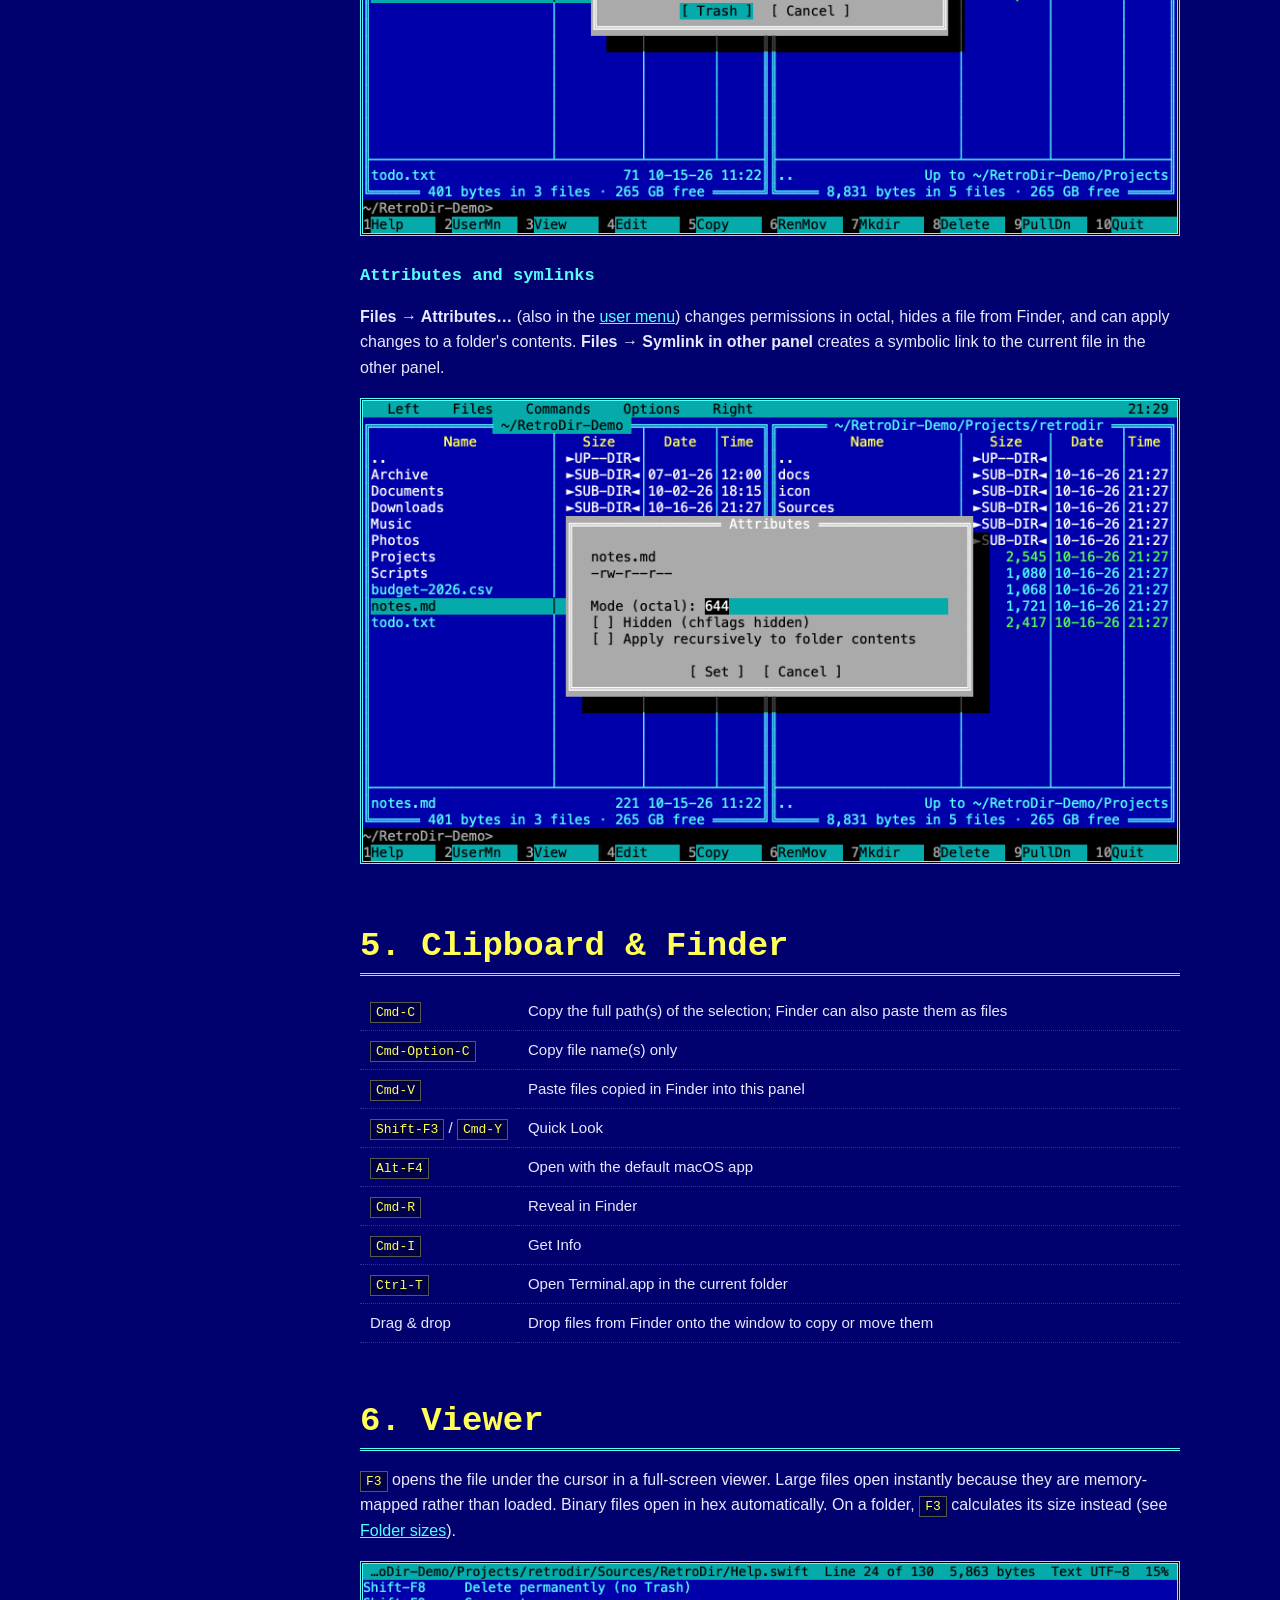
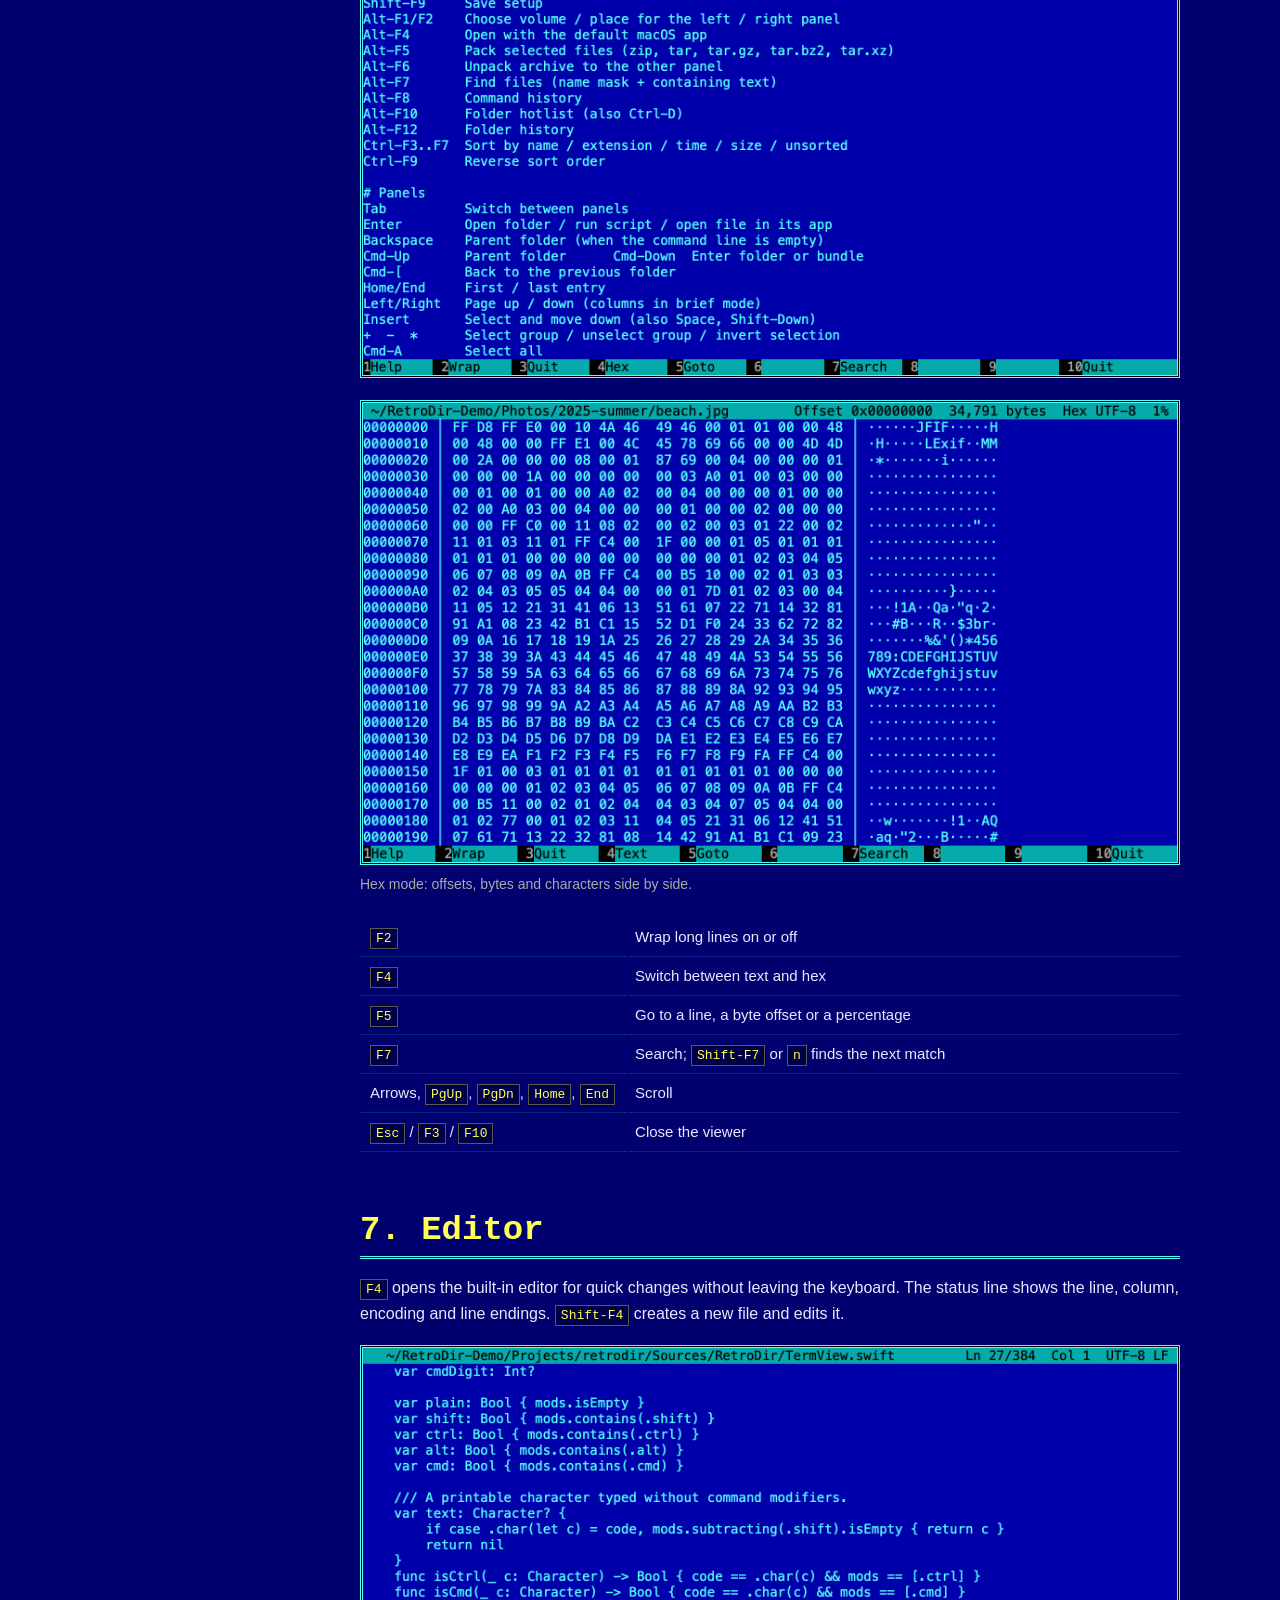
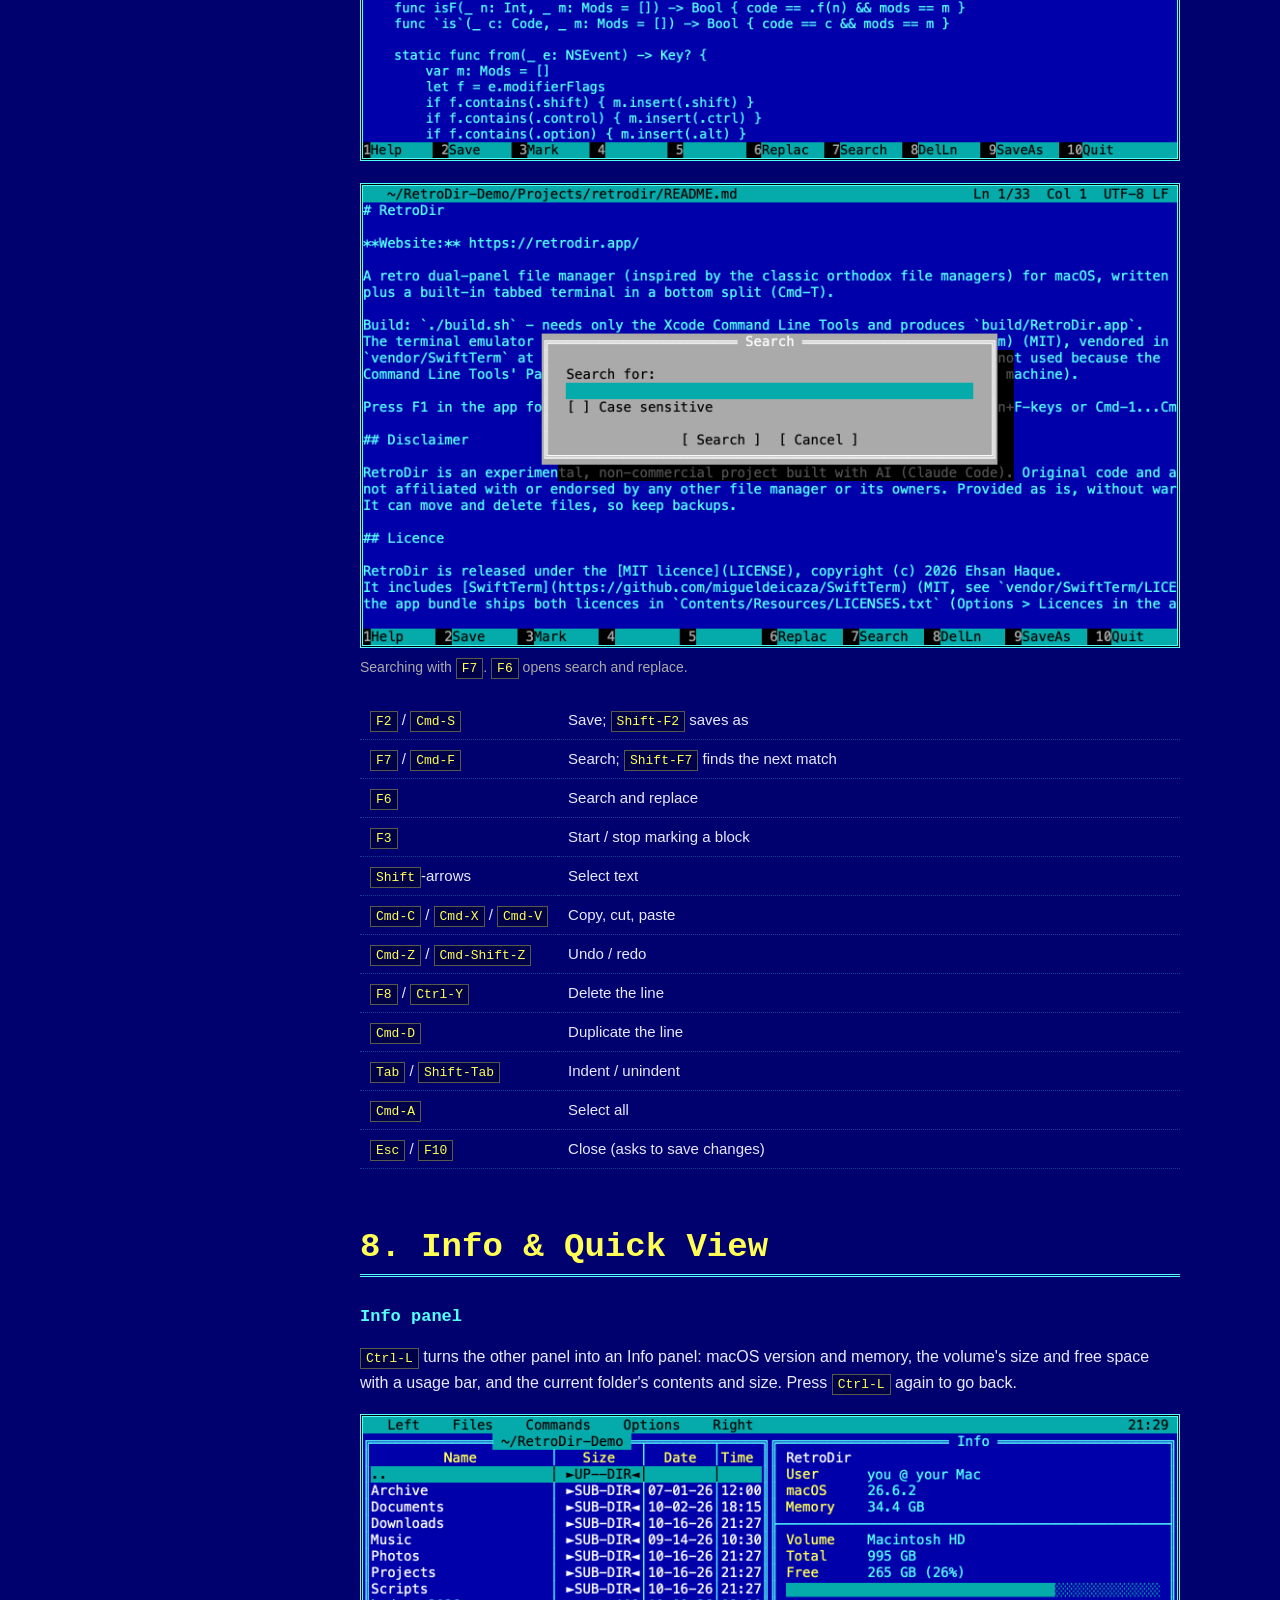
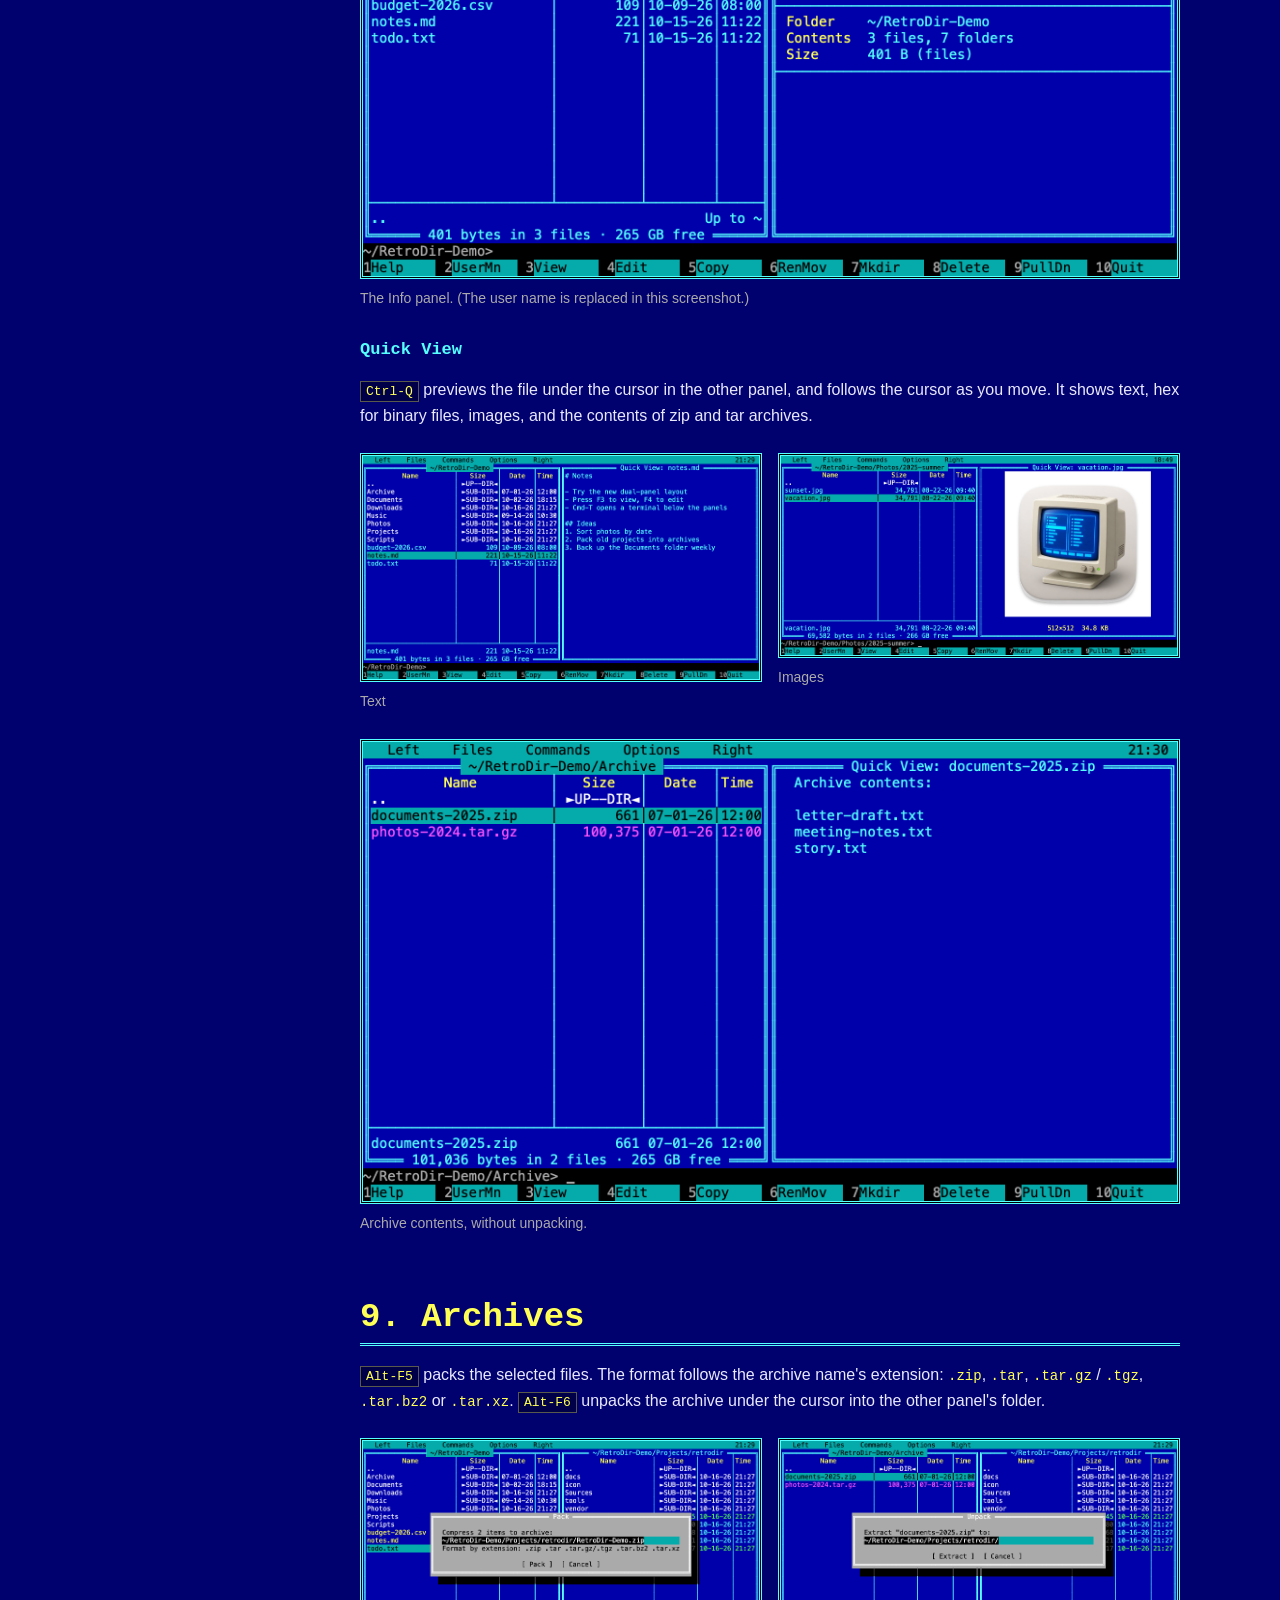
==== commit 3a12f567: "Manual: keep the Contents header fixed; version the stylesheet link The contents list highlights the" ====
--- a/docs/manual.html
+++ b/docs/manual.html
@@ -12,7 +12,7 @@
 <link rel="canonical" href="https://retrodir.app/manual.html">
 <link rel="icon" type="image/png" href="img/favicon.png">
 <link rel="apple-touch-icon" href="img/icon.png">
-<link rel="stylesheet" href="style.css">
+<link rel="stylesheet" href="style.css?v=8c79fa3b">
 </head>
 <body>
 
@@ -440,10 +440,9 @@
   if (small.matches) toc.open = false;
   toc.querySelectorAll('a').forEach(a => a.addEventListener('click', () => { if (small.matches) toc.open = false; }));
 
-  // Highlight the section being read in the contents list (and name it in the collapsed bar on phones)
+  // Highlight the section being read in the contents list
   const links = [...toc.querySelectorAll('a')];
   const sections = links.map(a => document.querySelector(a.getAttribute('href')));
-  const label = toc.querySelector('summary');
   const list = toc.querySelector('ol');
   let current = -1;
   const update = () => {
@@ -454,7 +453,6 @@
     if (i === current) return;
     current = i;
     links.forEach((a, j) => a.toggleAttribute('aria-current', j === i));
-    label.textContent = 'Contents · ' + links[i].textContent;
     // keep the highlighted entry visible when the list itself scrolls
     const a = links[i], box = toc;
     if (box.scrollHeight > box.clientHeight) {
--- a/docs/style.css
+++ b/docs/style.css
@@ -209,4 +209,4 @@
 }
 .toc a[aria-current] { color: var(--black); background: var(--cyan); padding: 1px 4px; margin-left: -4px; }
 .toc li:has(a[aria-current])::marker { color: var(--cyan); }
-.toc summary { white-space: nowrap; overflow: hidden; text-overflow: ellipsis; }
+
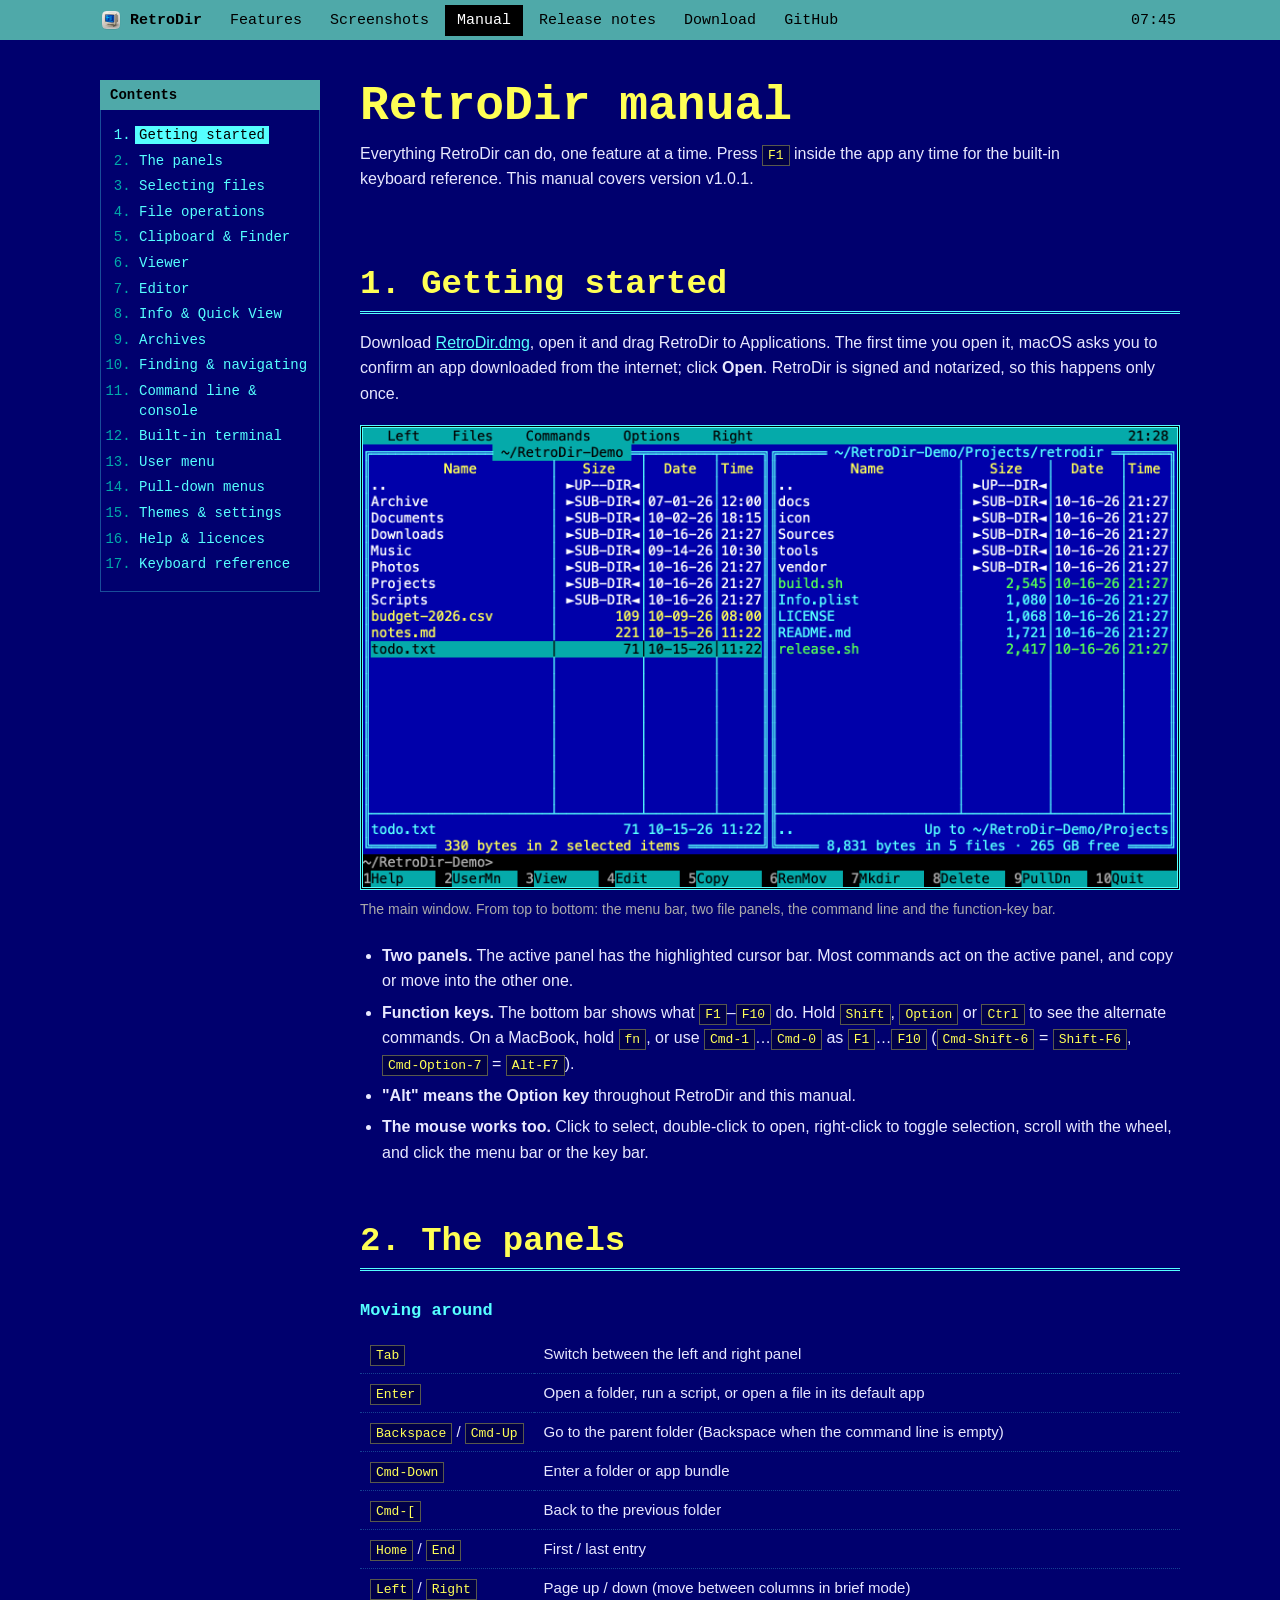
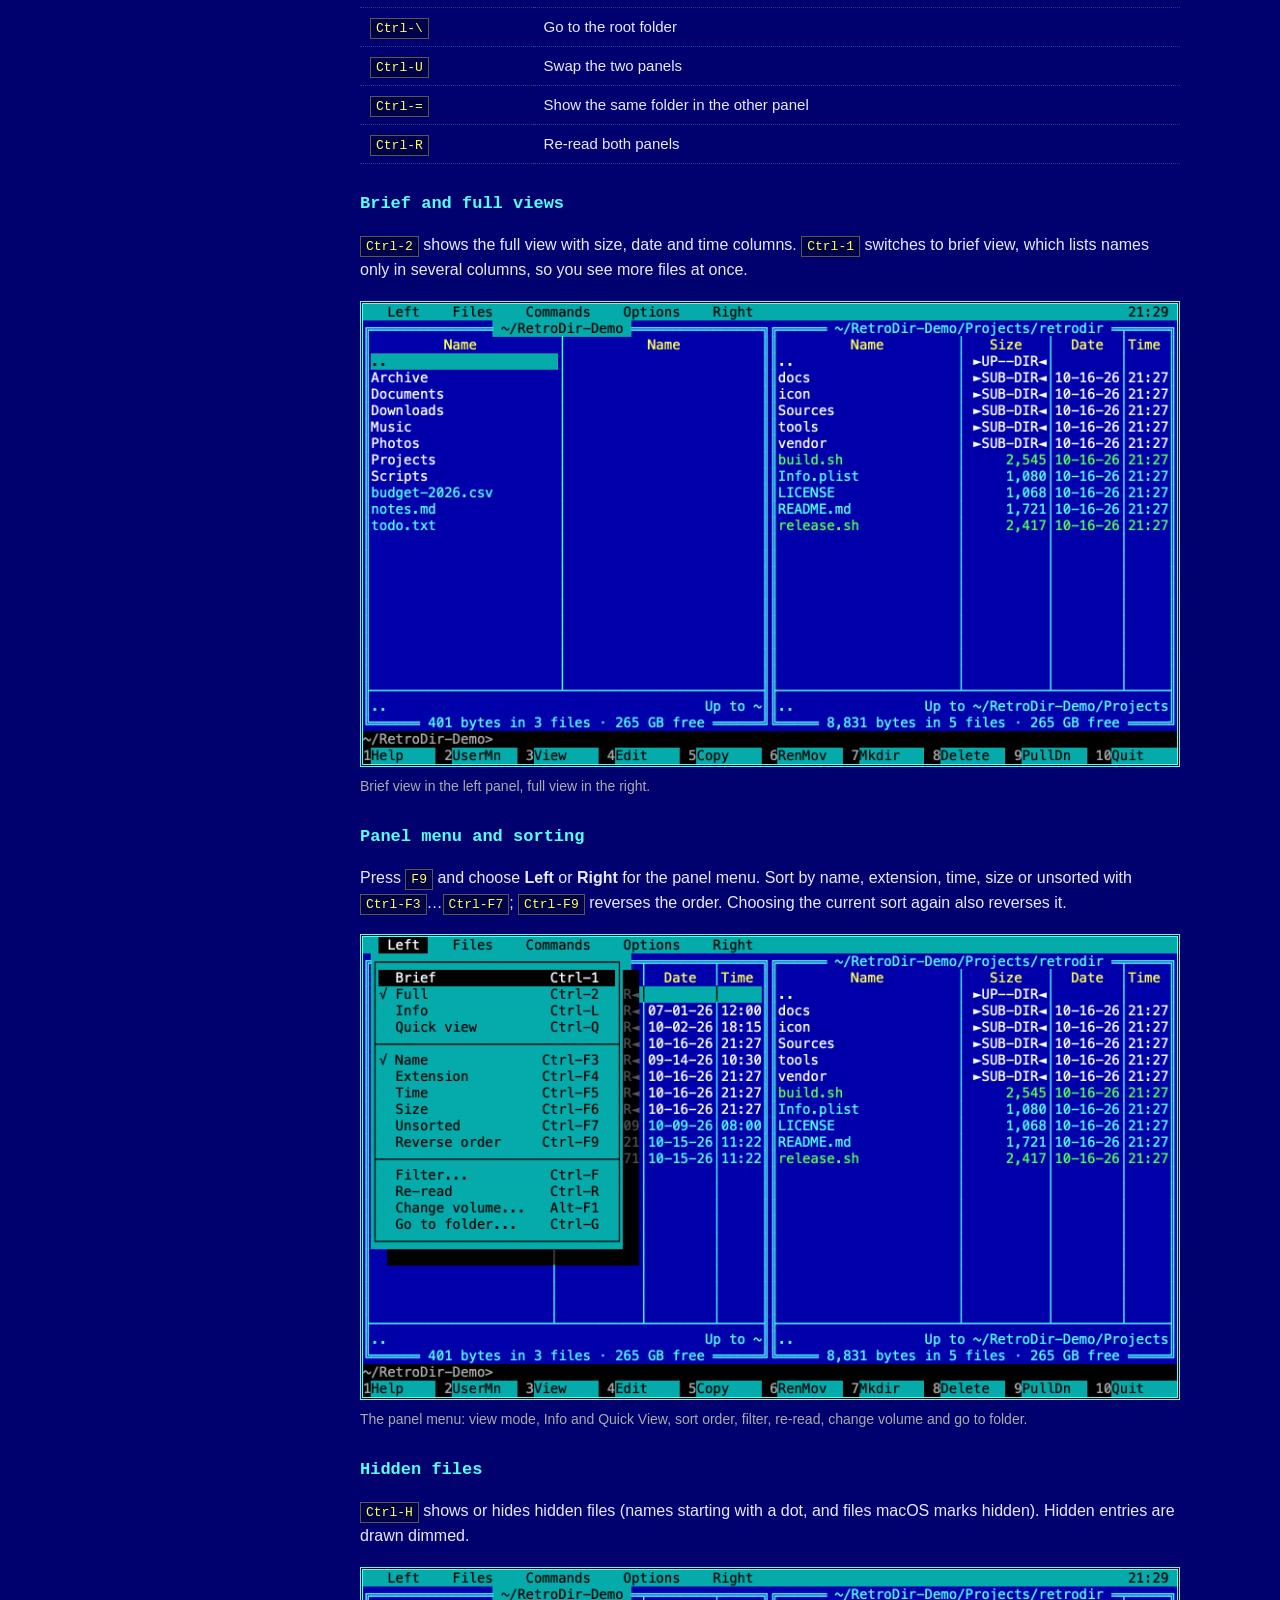
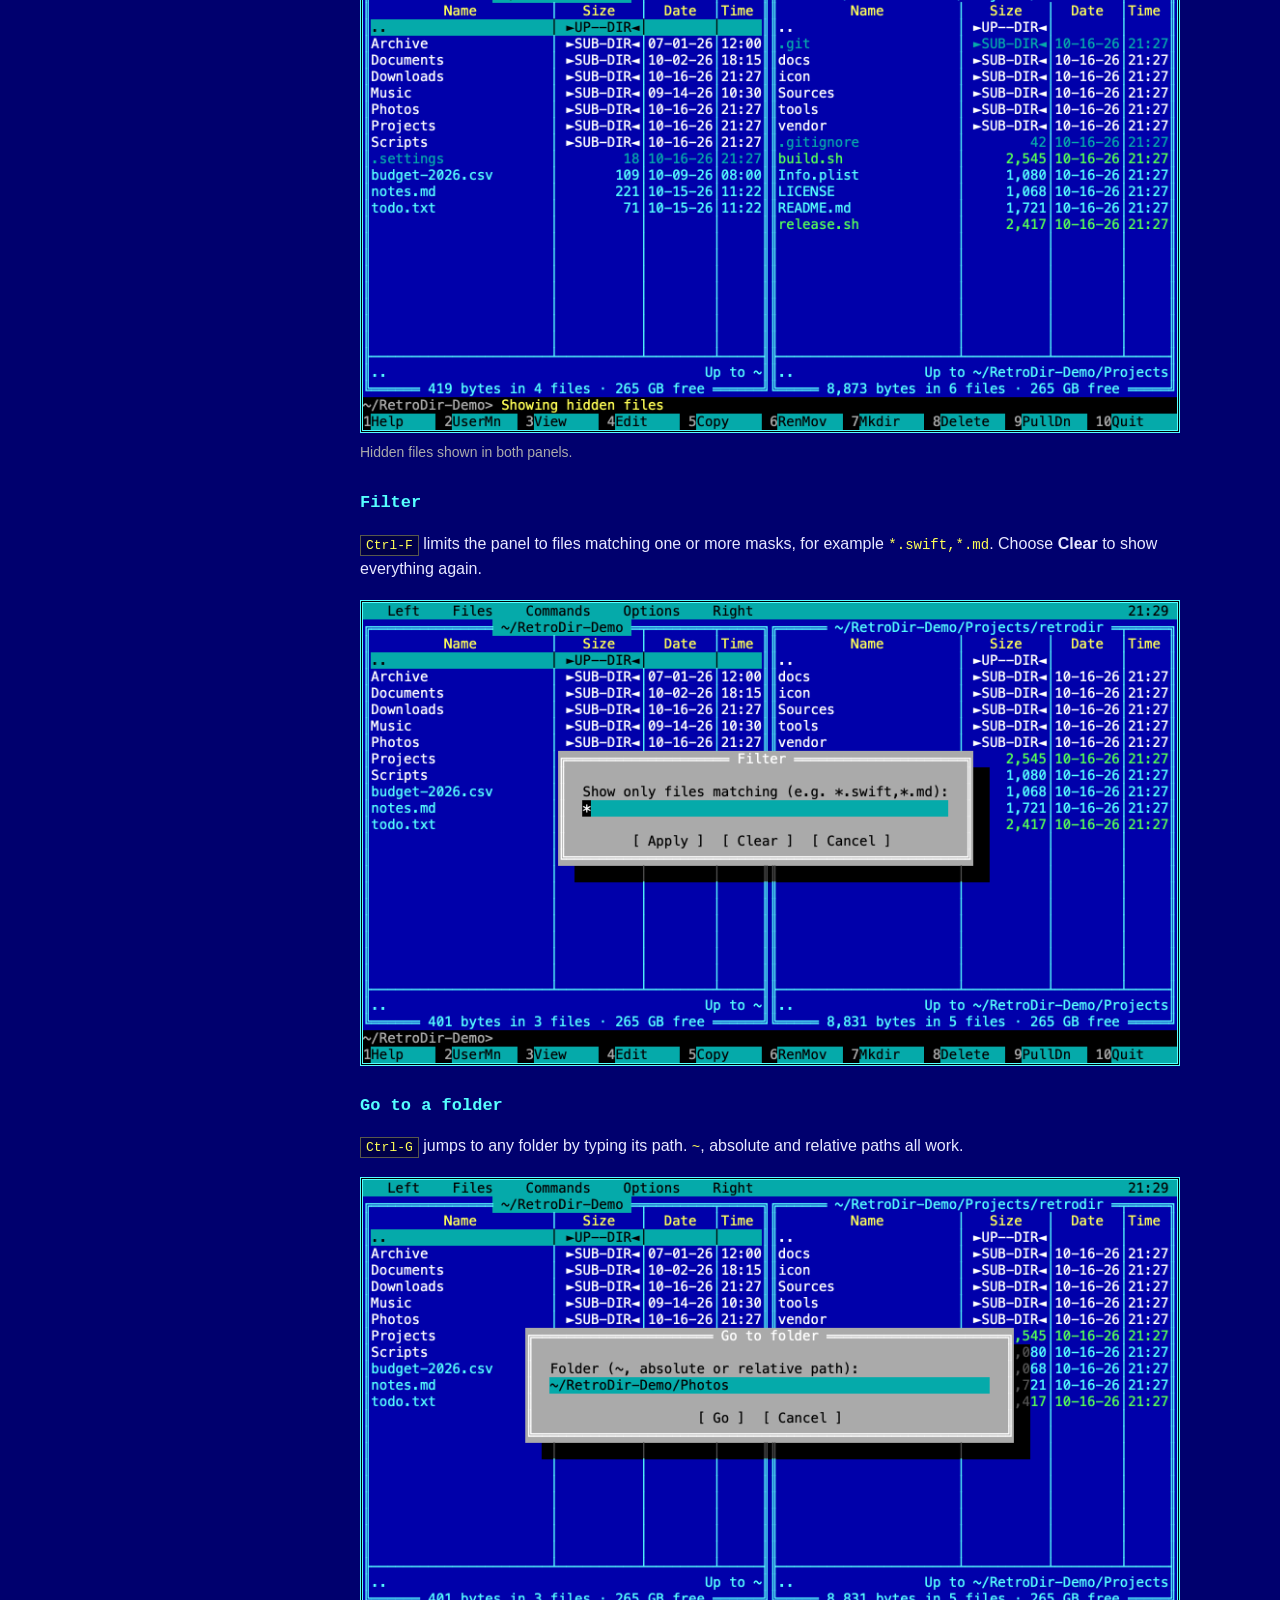
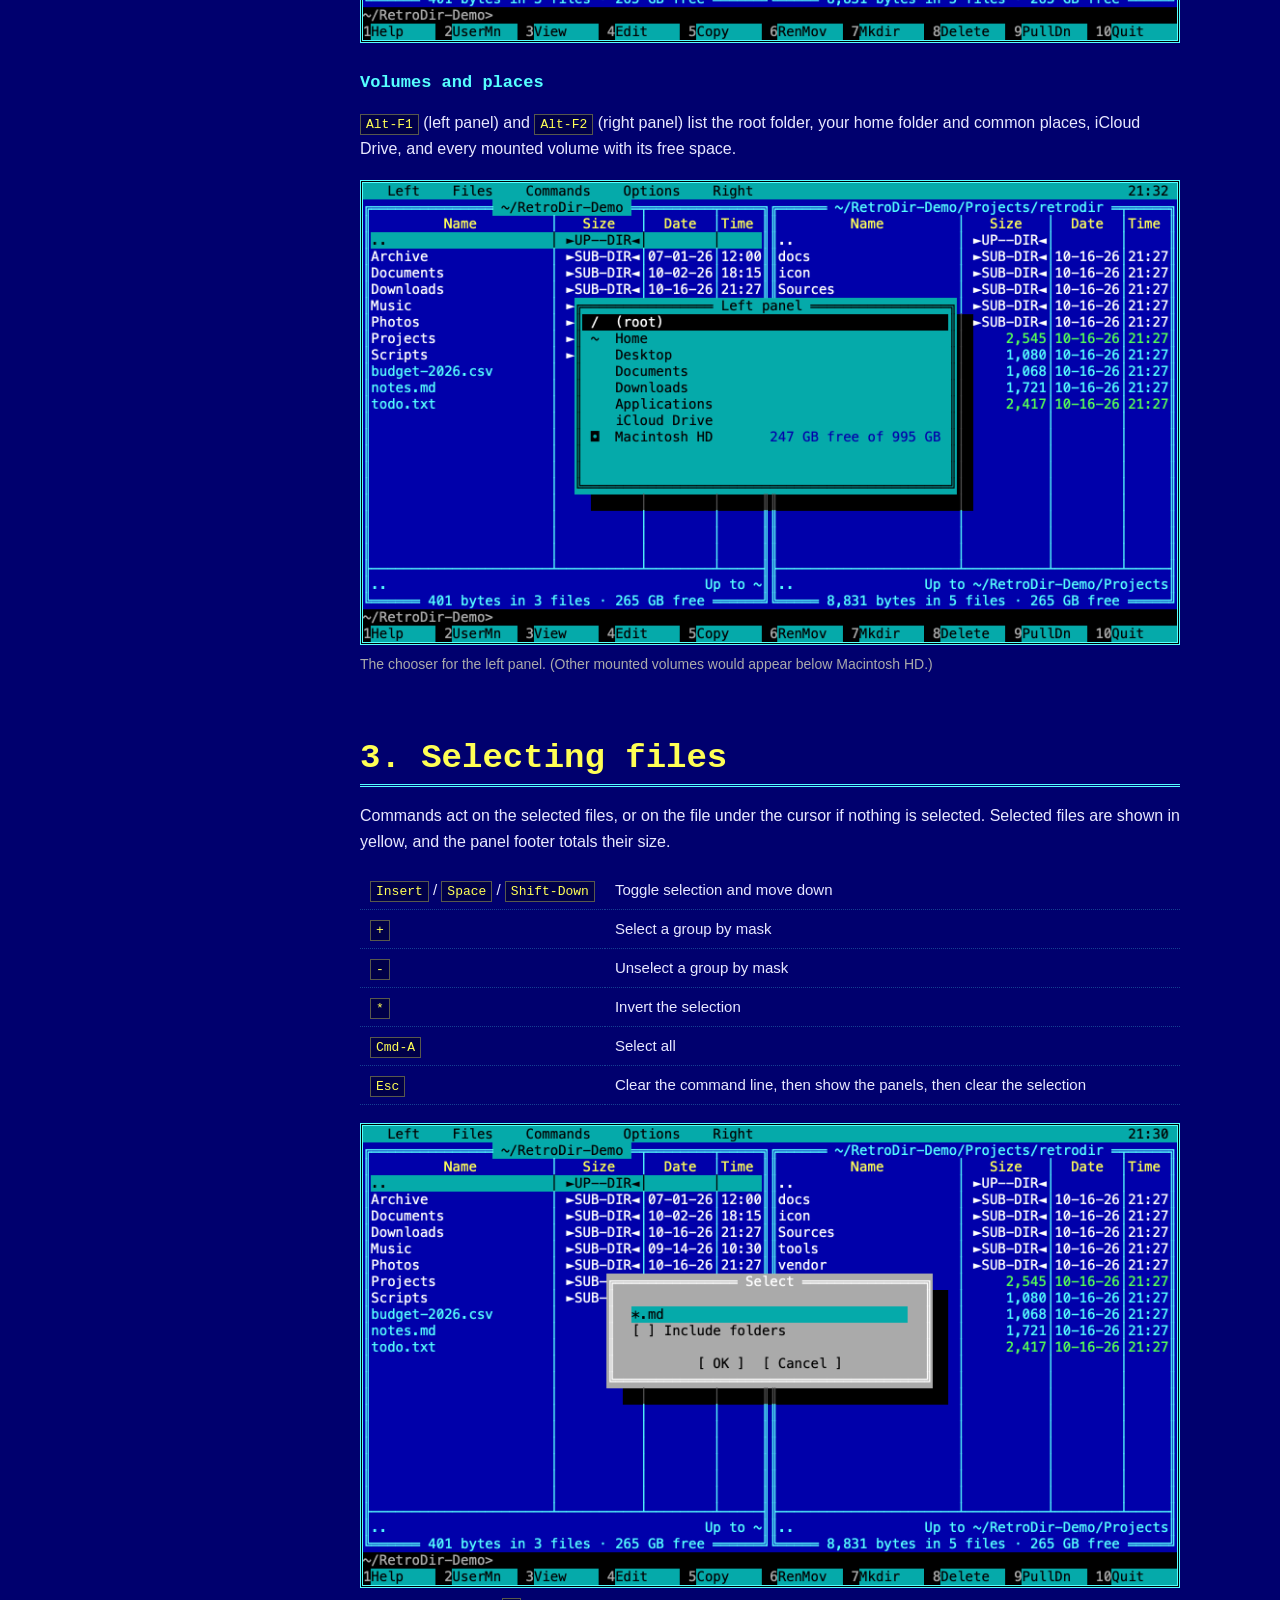
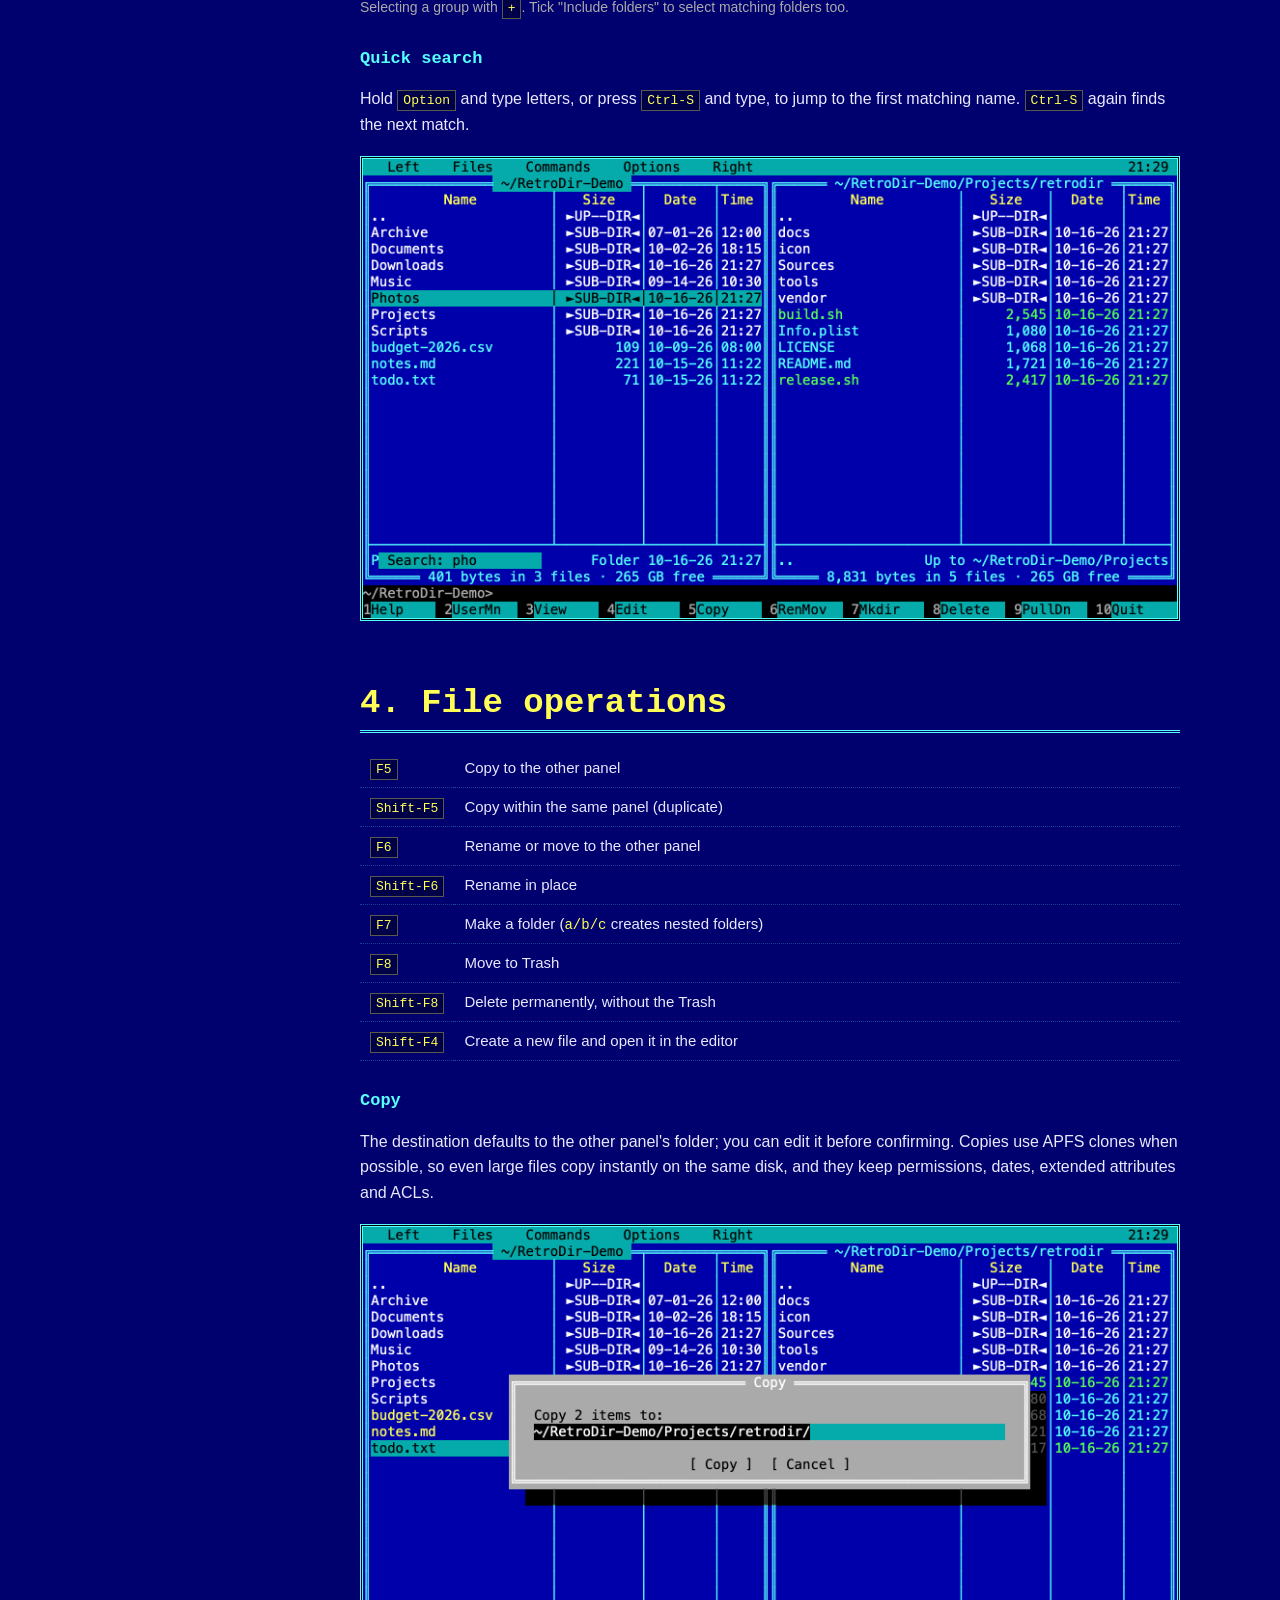
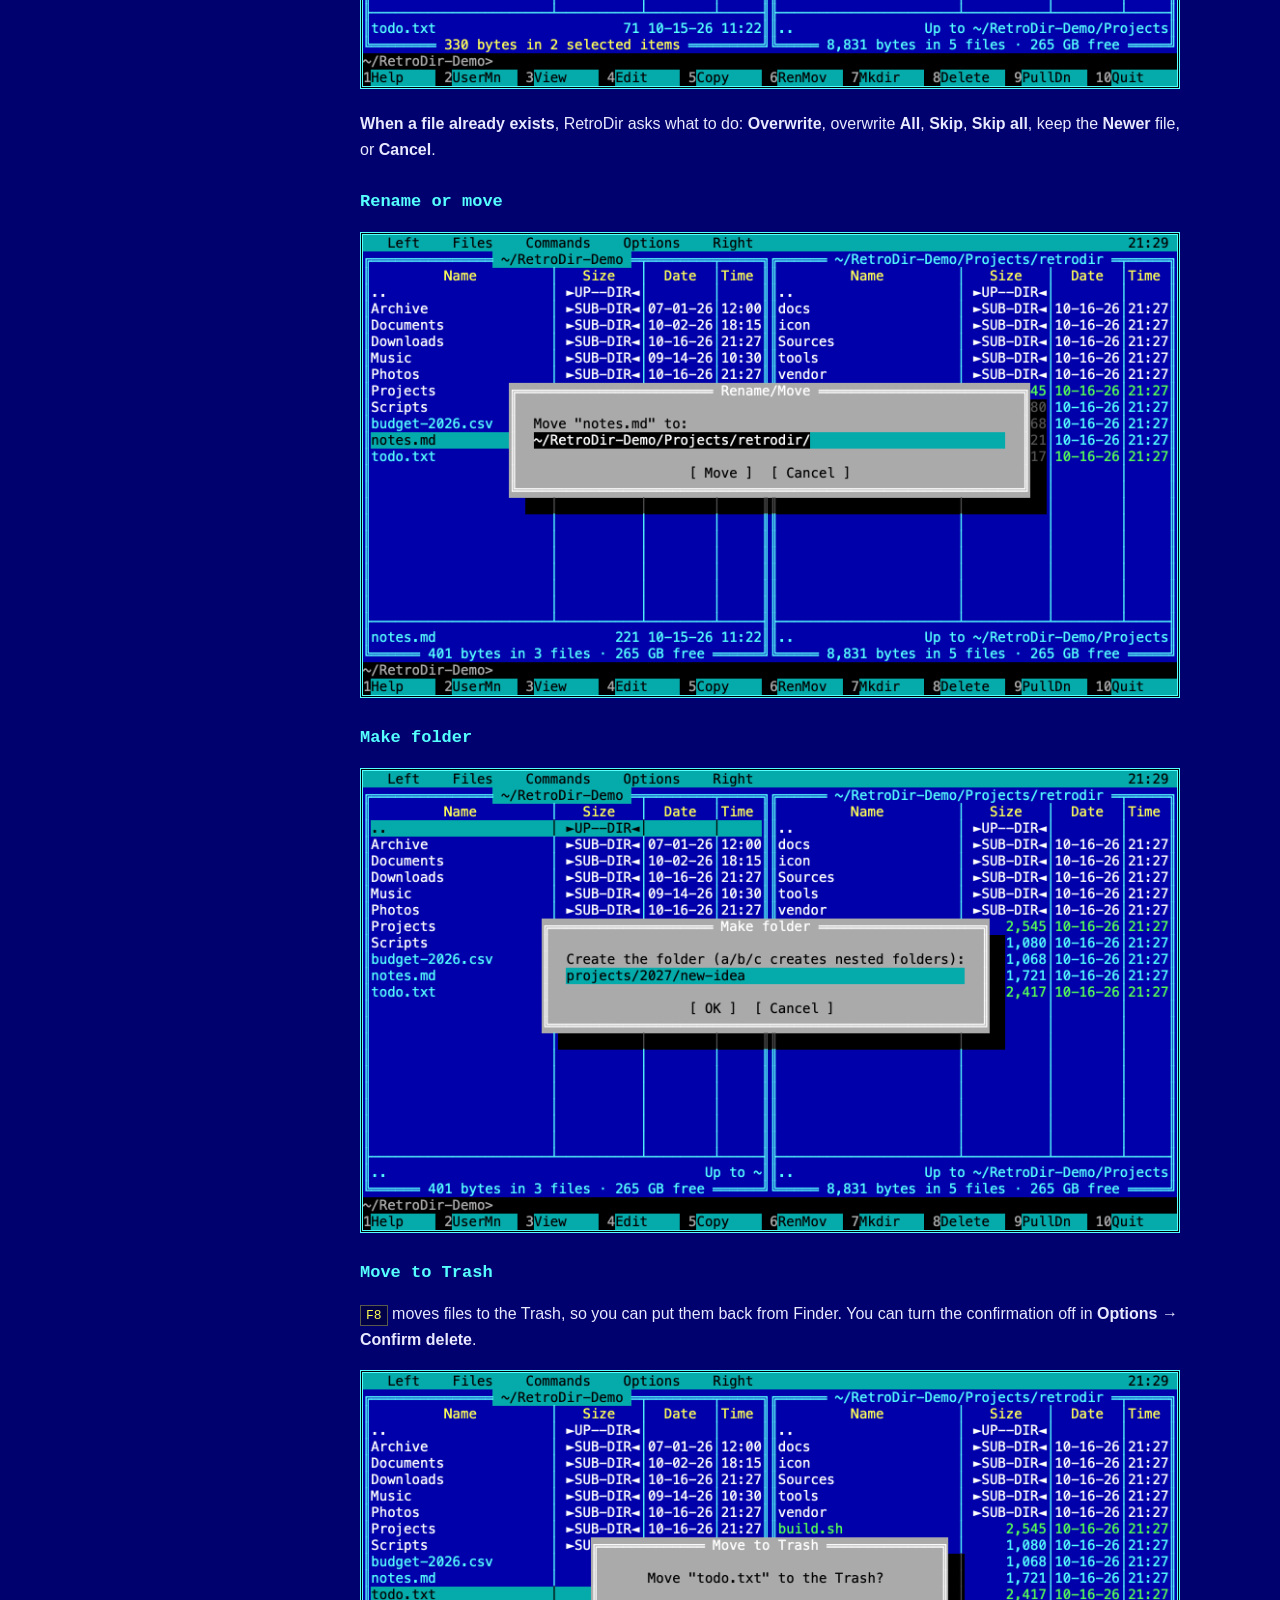
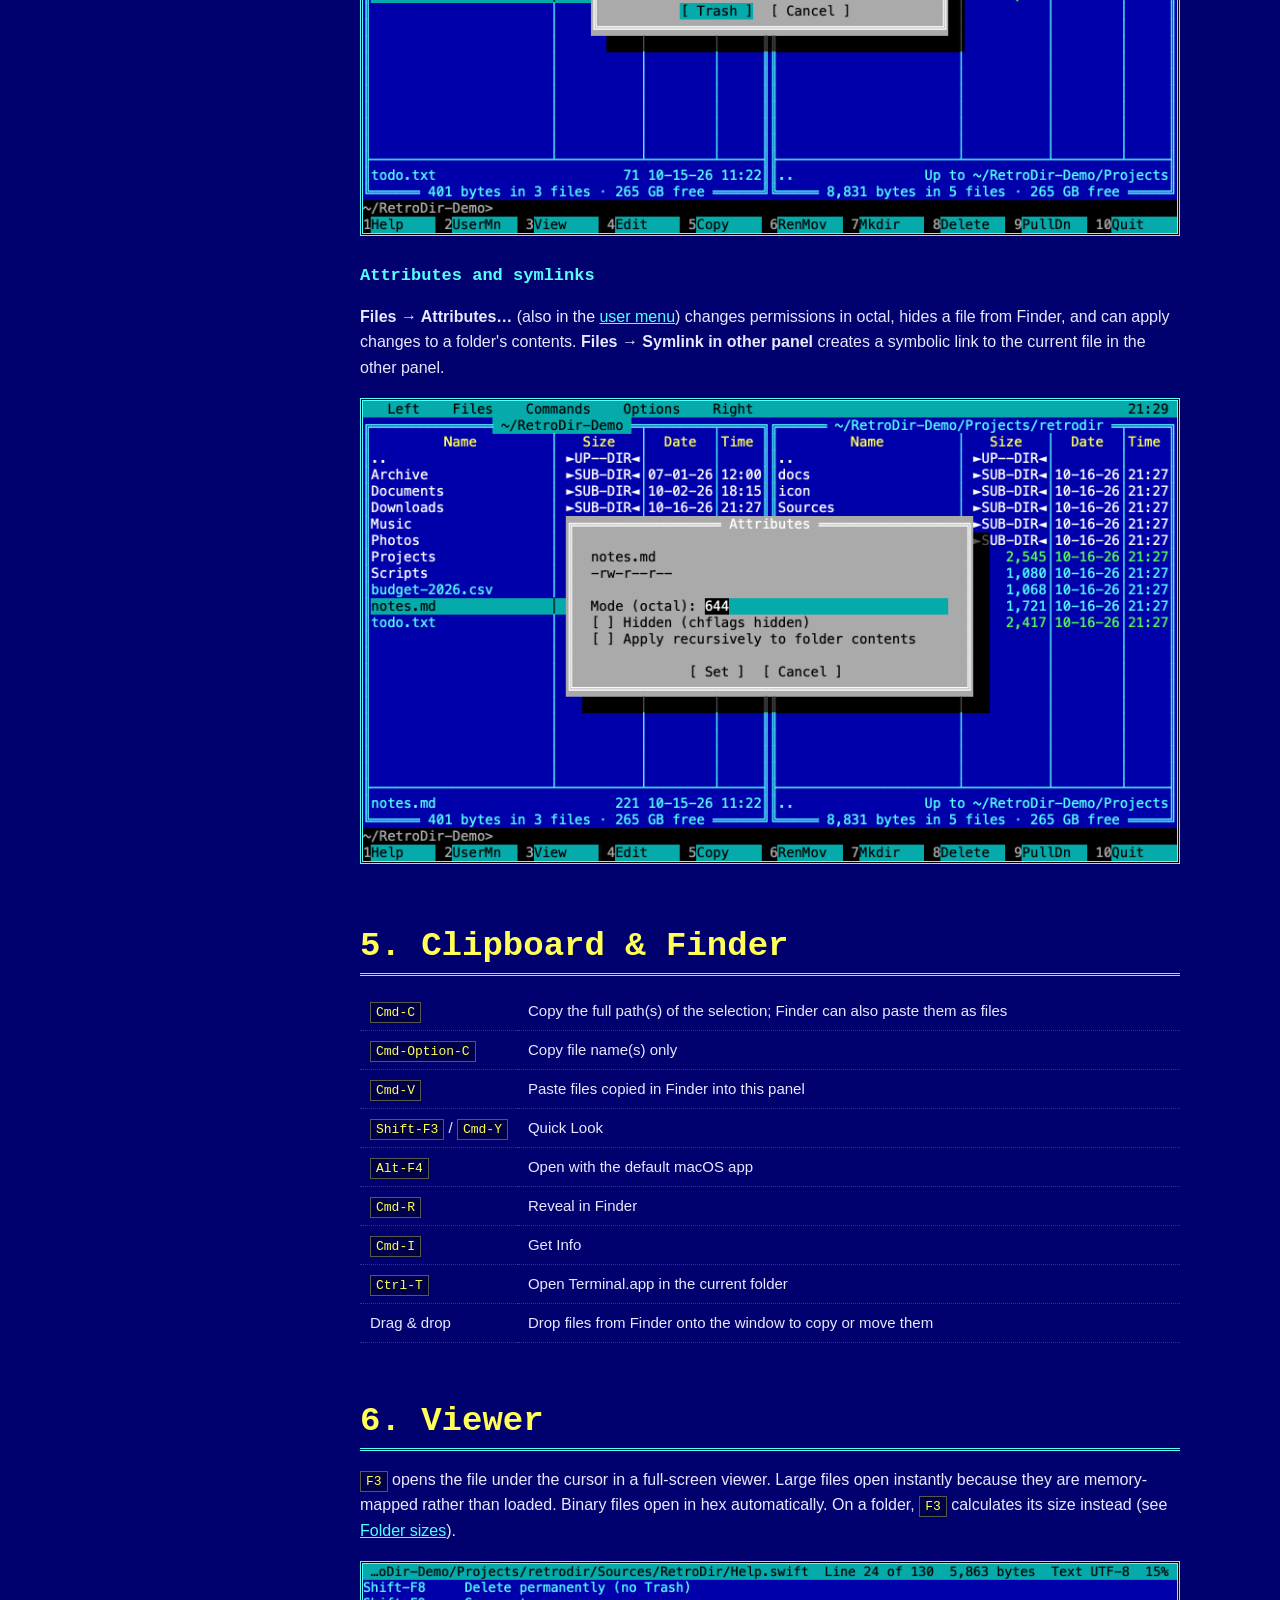
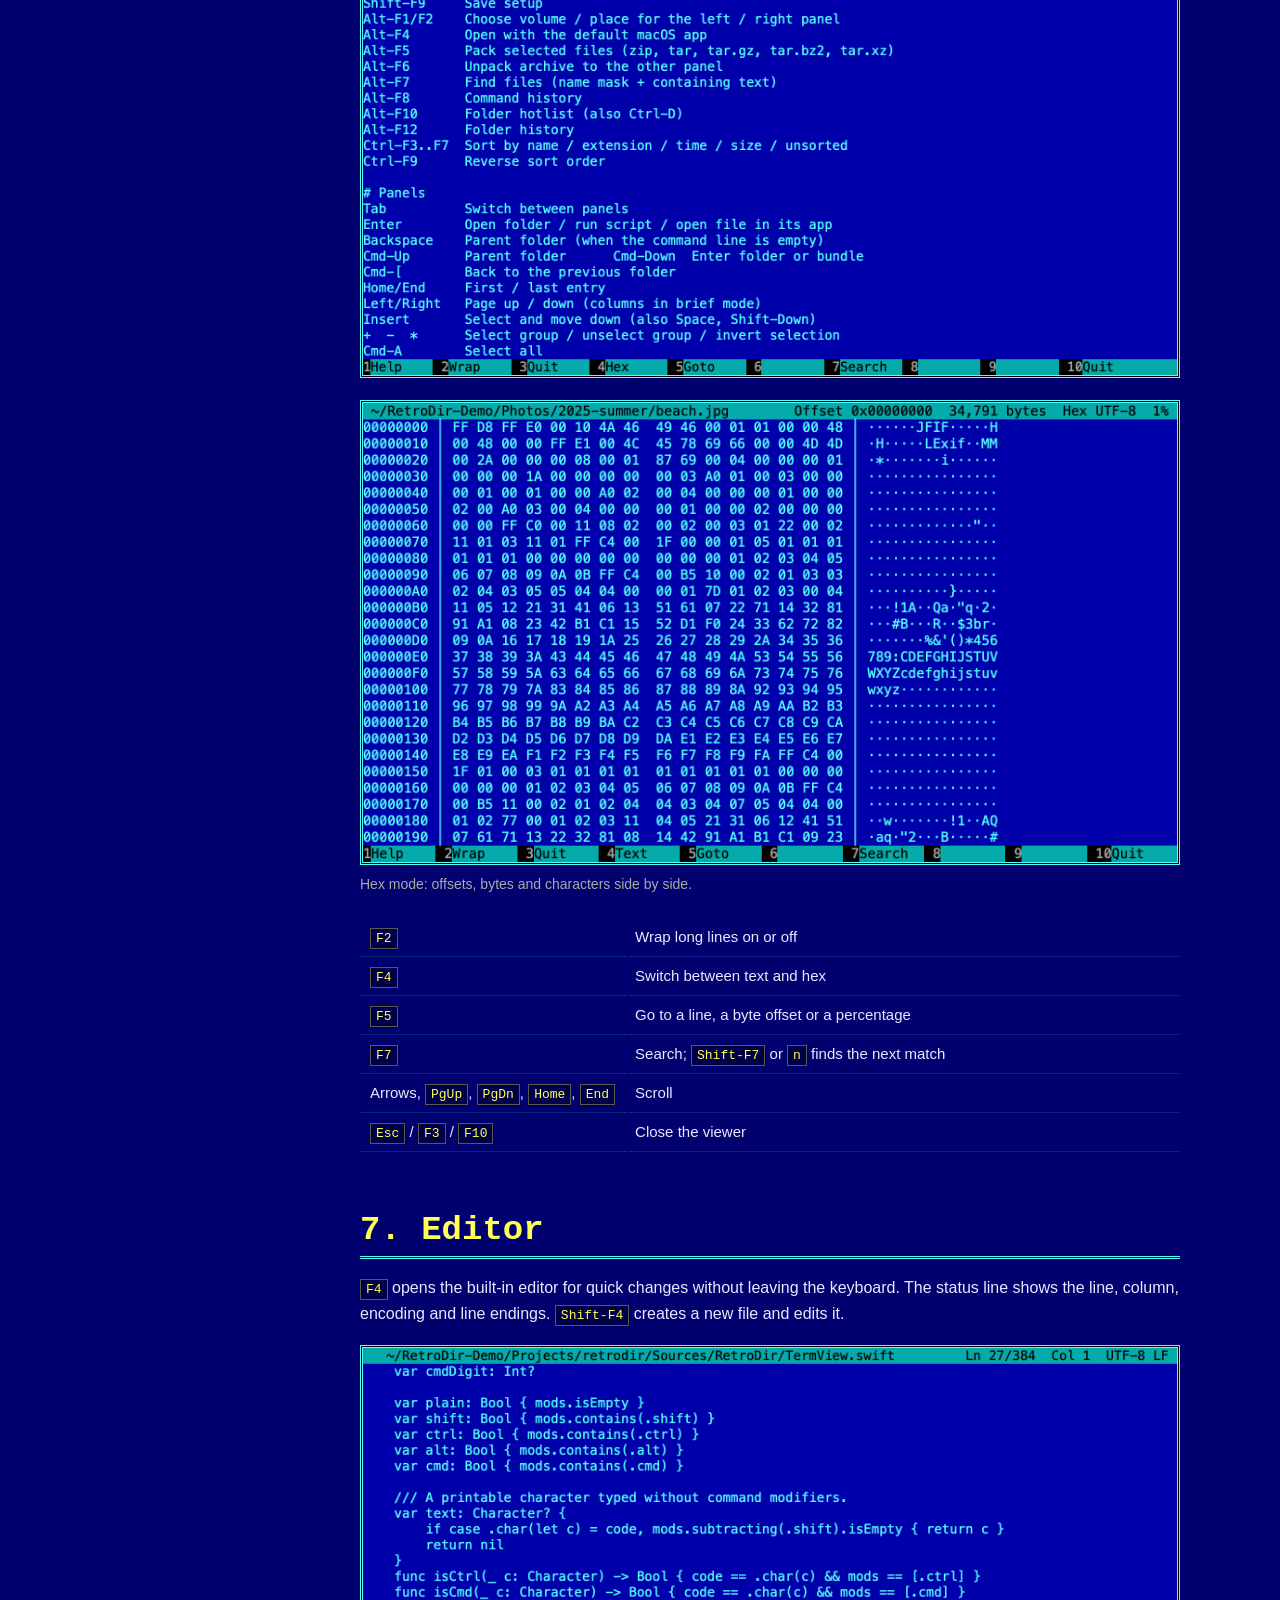
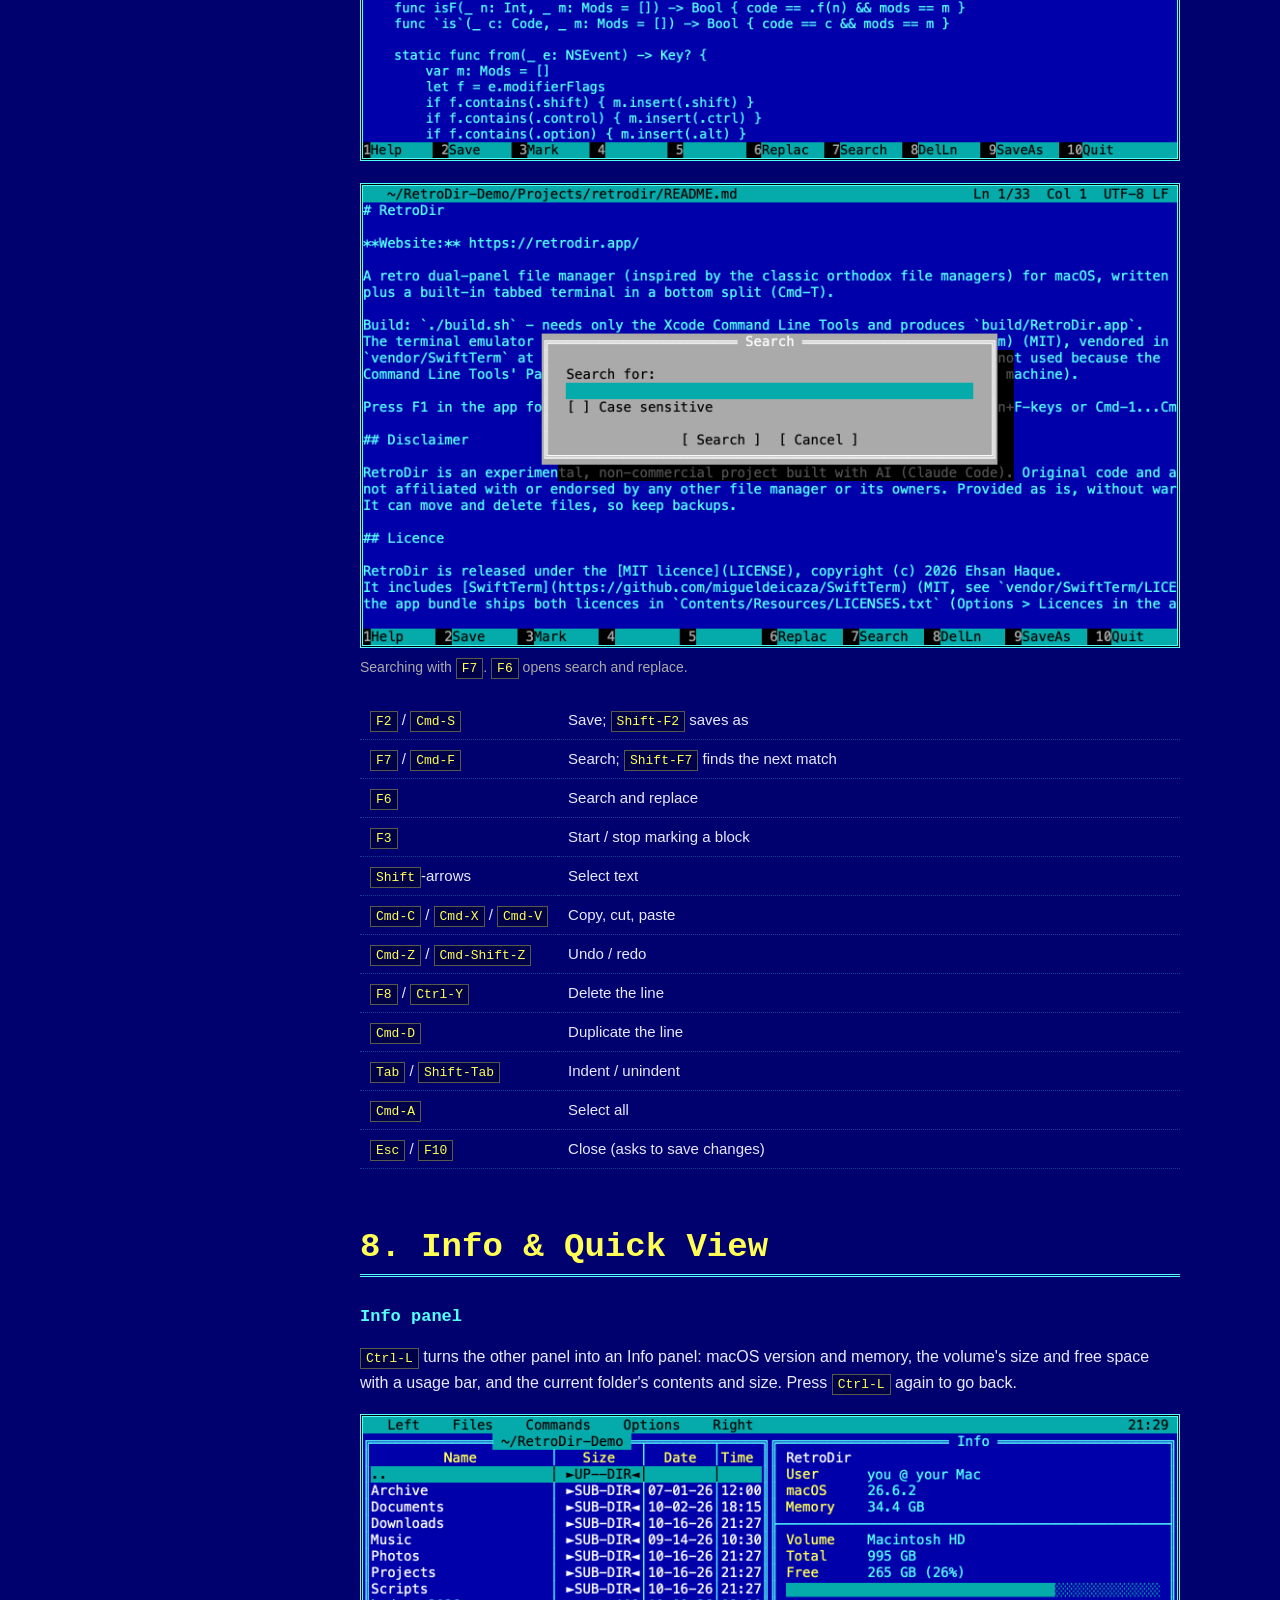
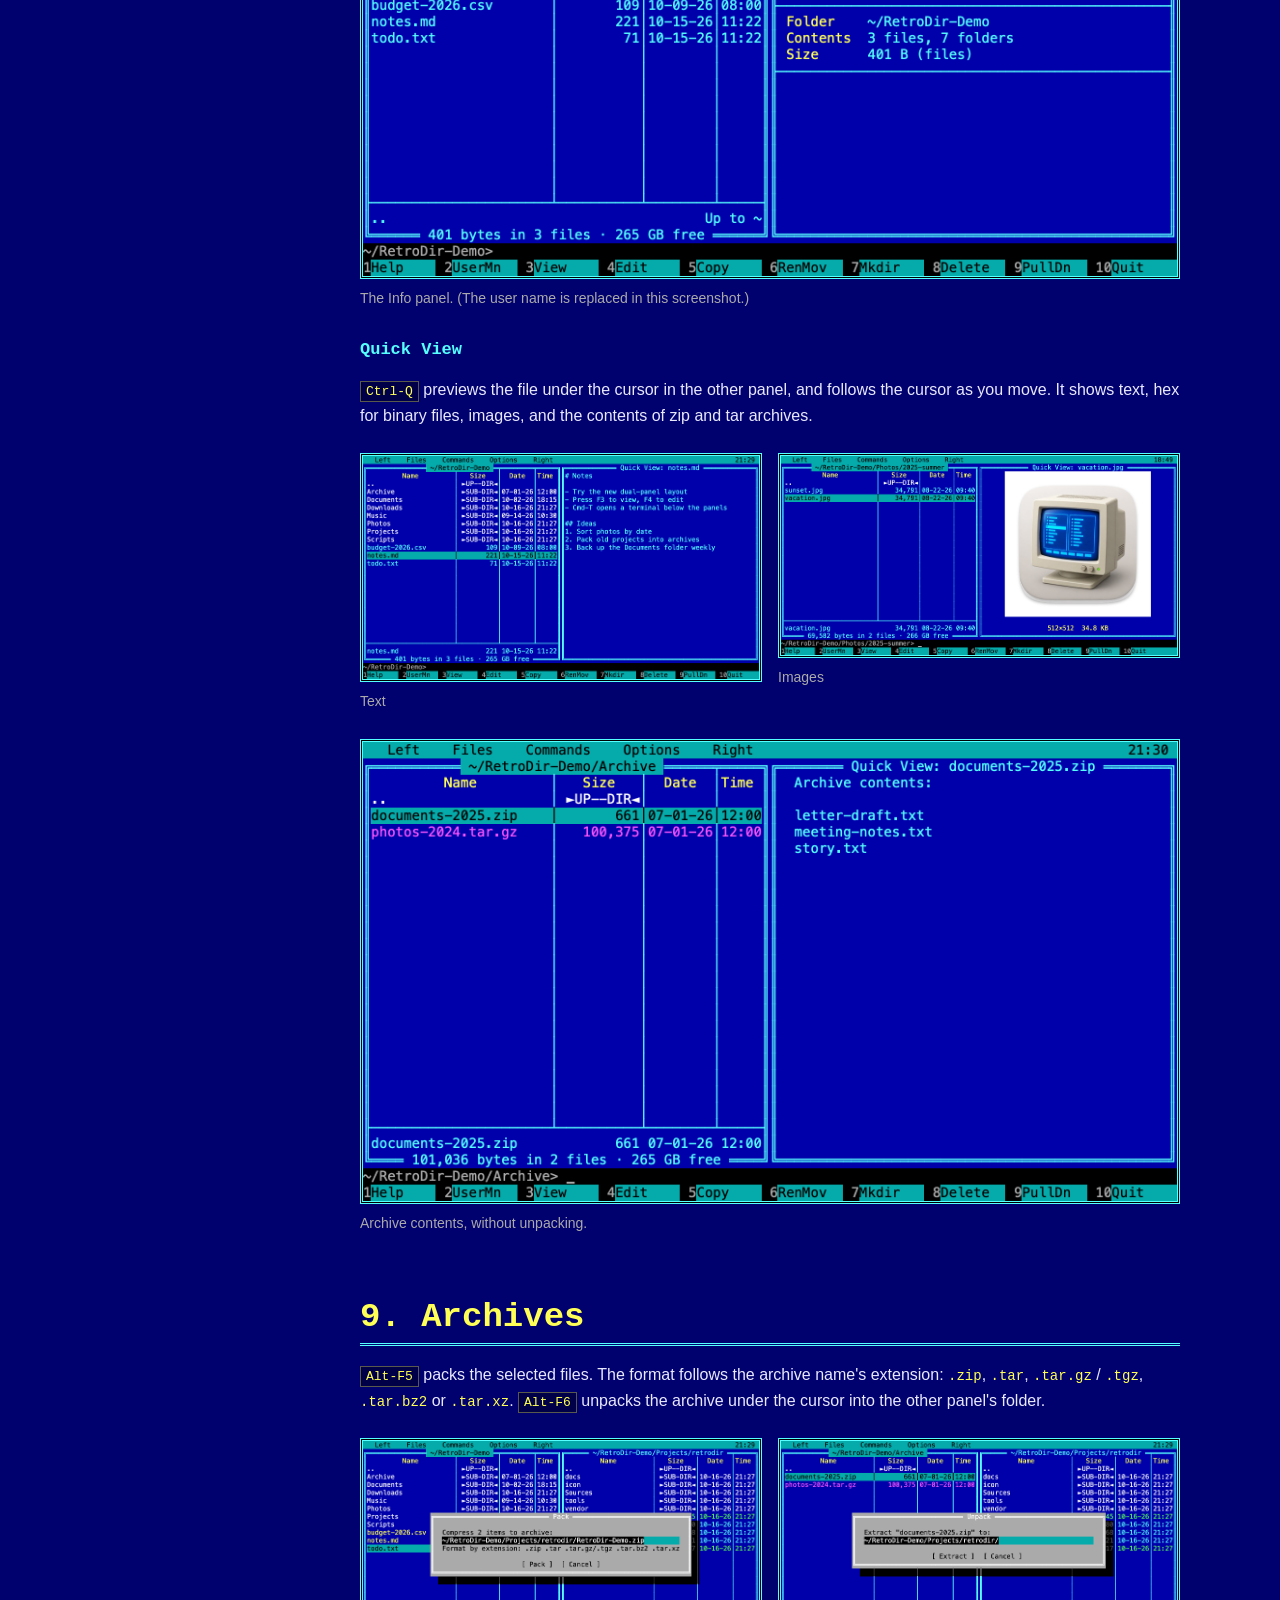
==== commit 0d79f5af: "Website: same menu bar on every page, current page marked The manual's menu bar was missing Screensh" ====
--- a/docs/manual.html
+++ b/docs/manual.html
@@ -12,7 +12,7 @@
 <link rel="canonical" href="https://retrodir.app/manual.html">
 <link rel="icon" type="image/png" href="img/favicon.png">
 <link rel="apple-touch-icon" href="img/icon.png">
-<link rel="stylesheet" href="style.css?v=8c79fa3b">
+<link rel="stylesheet" href="style.css?v=6b0d51c0">
 </head>
 <body>
 
@@ -20,6 +20,7 @@
   <div class="wrap">
     <a class="brand" href="./"><img src="img/favicon.png" alt="">RetroDir</a>
     <a class="opt" href="./#features">Features</a>
+    <a class="opt" href="./#screenshots">Screenshots</a>
     <a class="opt" href="manual.html" aria-current="page">Manual</a>
     <a class="opt" href="releases.html">Release notes</a>
     <a href="./#download">Download</a>
--- a/docs/style.css
+++ b/docs/style.css
@@ -210,3 +210,4 @@
 .toc a[aria-current] { color: var(--black); background: var(--cyan); padding: 1px 4px; margin-left: -4px; }
 .toc li:has(a[aria-current])::marker { color: var(--cyan); }
 
+.menubar a[aria-current="page"] { background: var(--black); color: var(--white); }
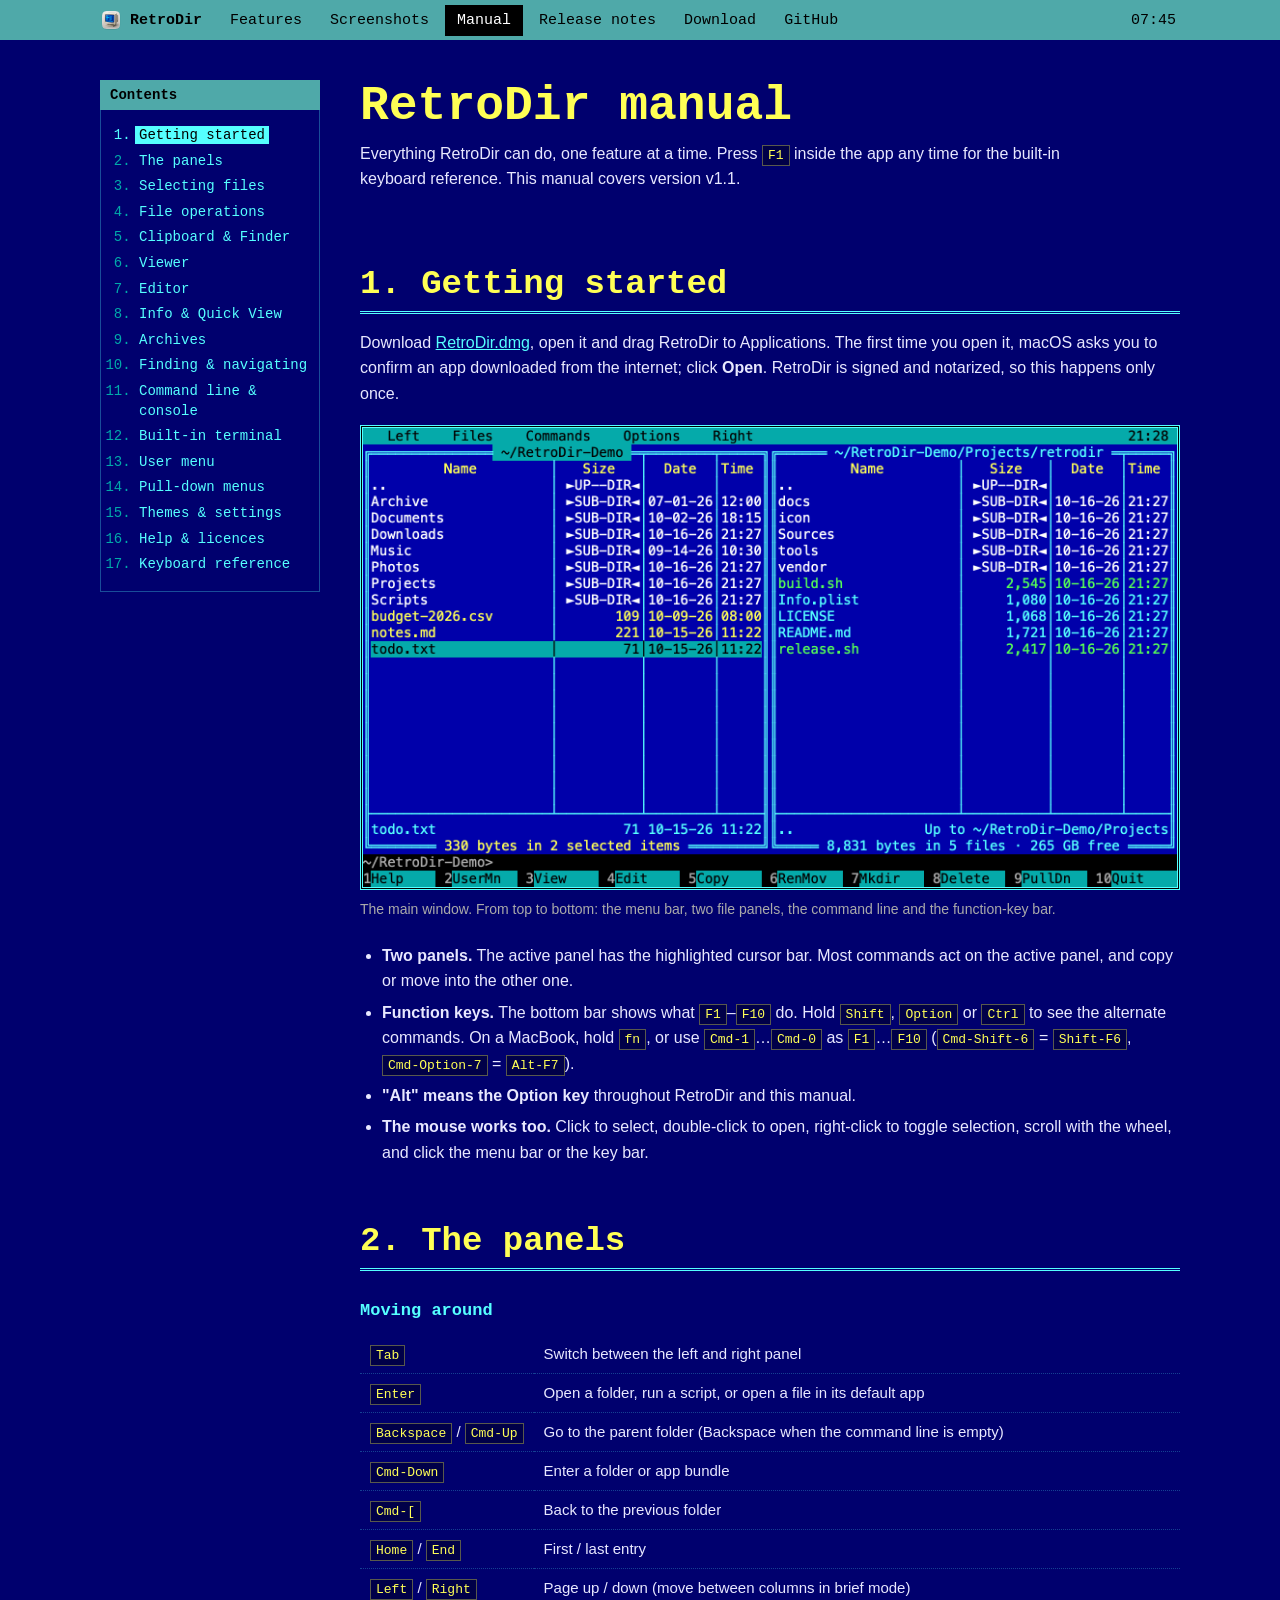
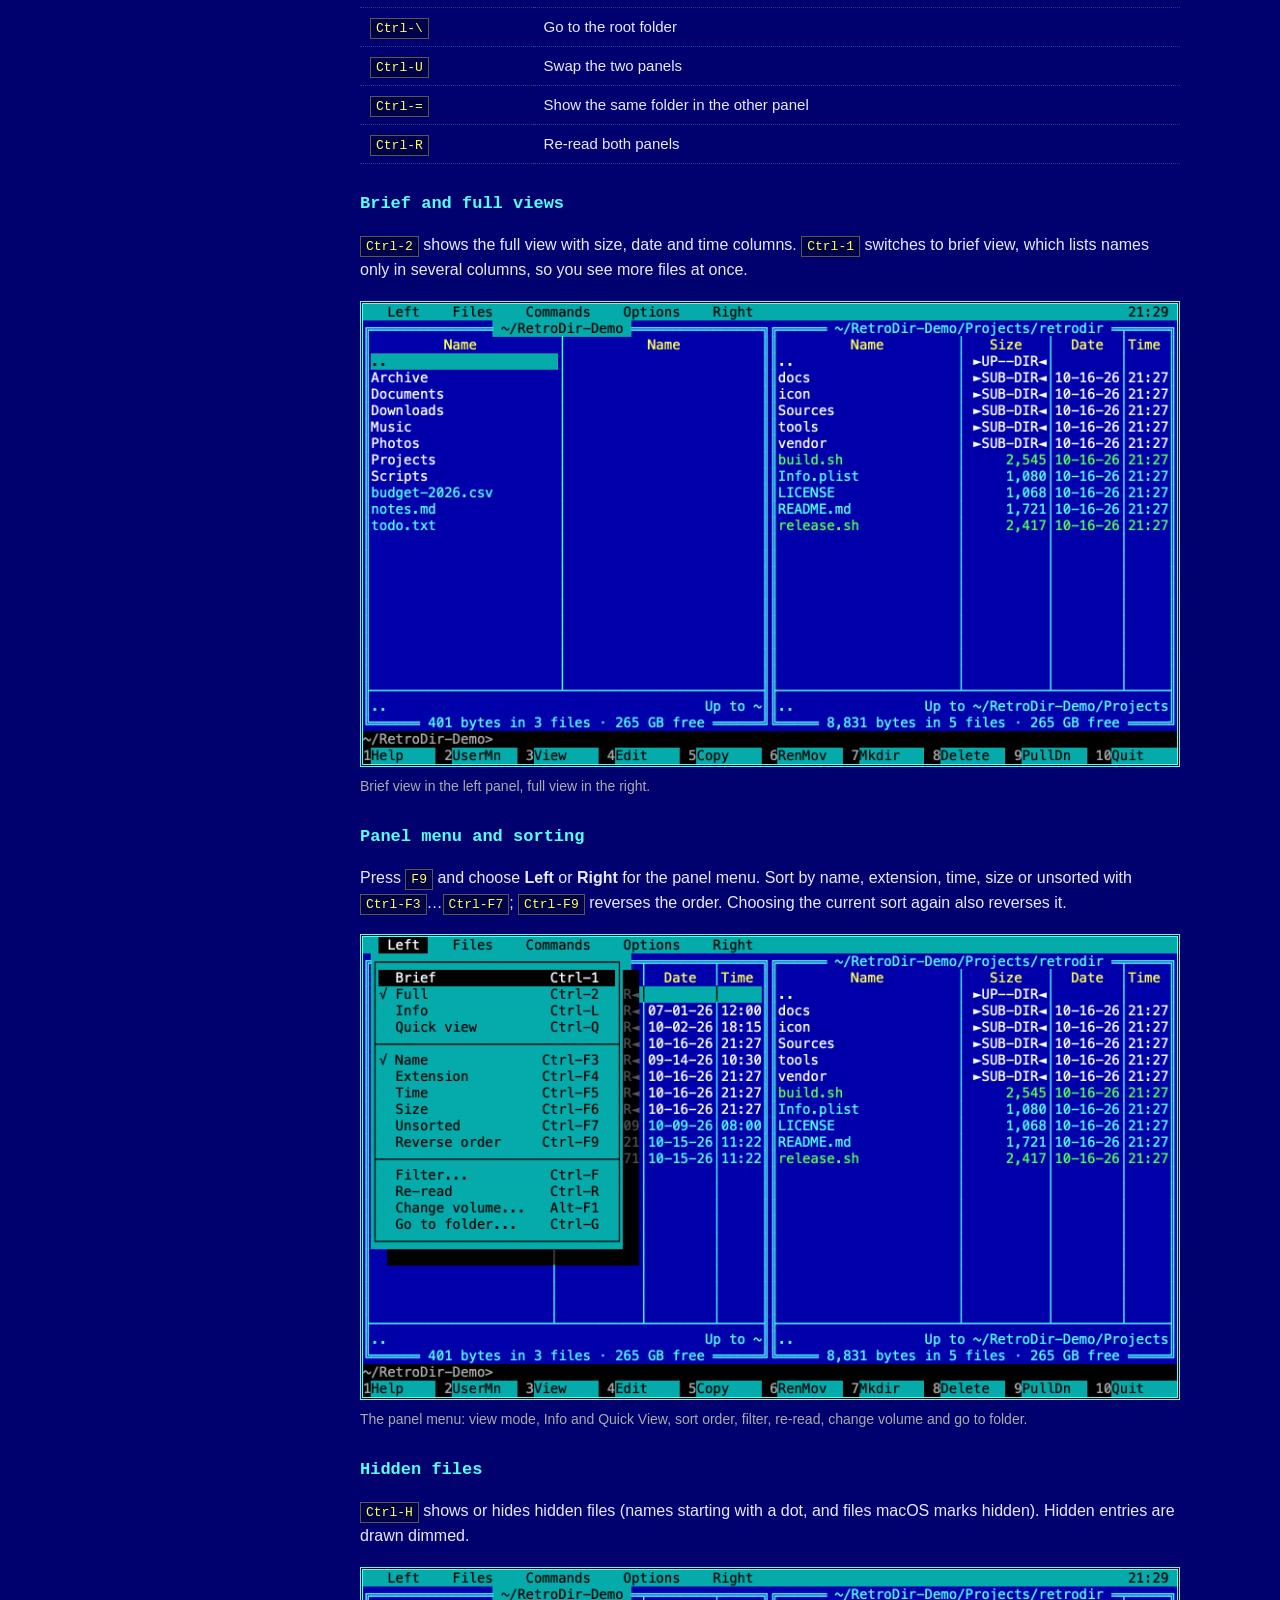
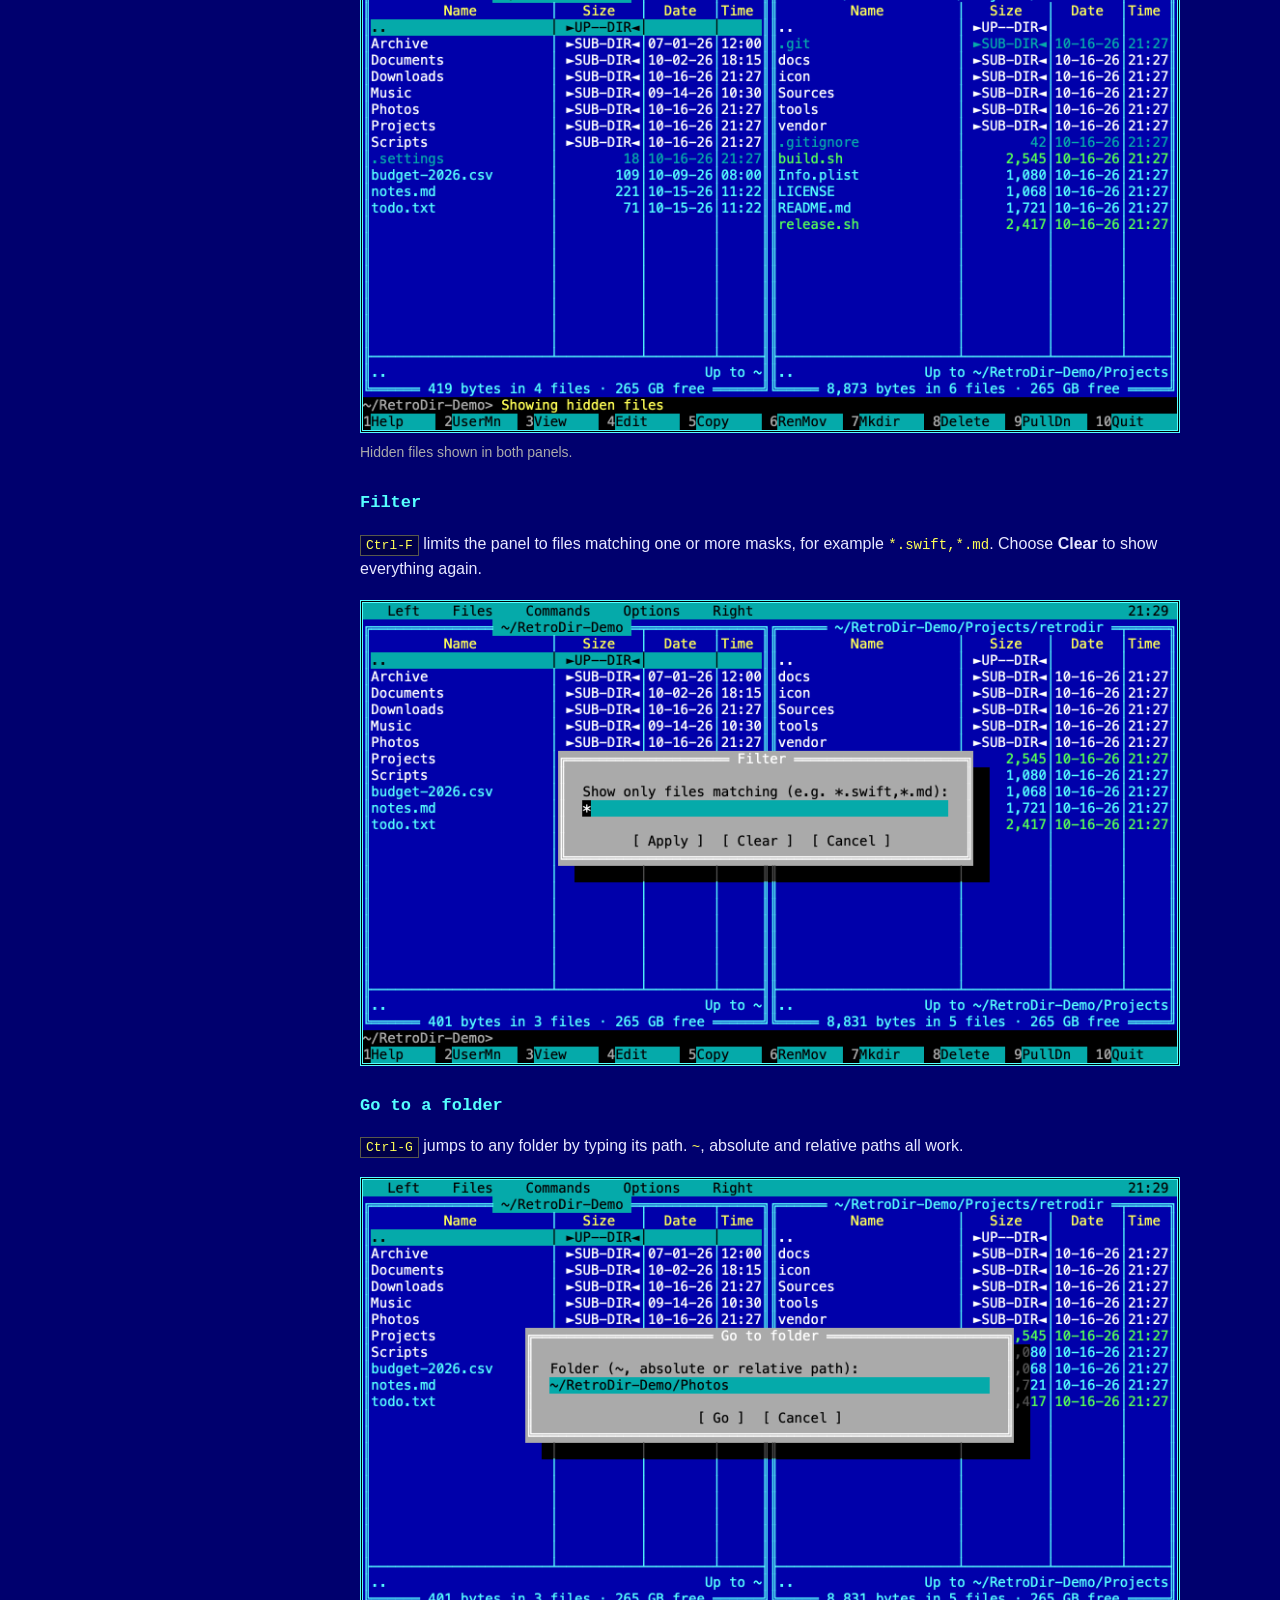
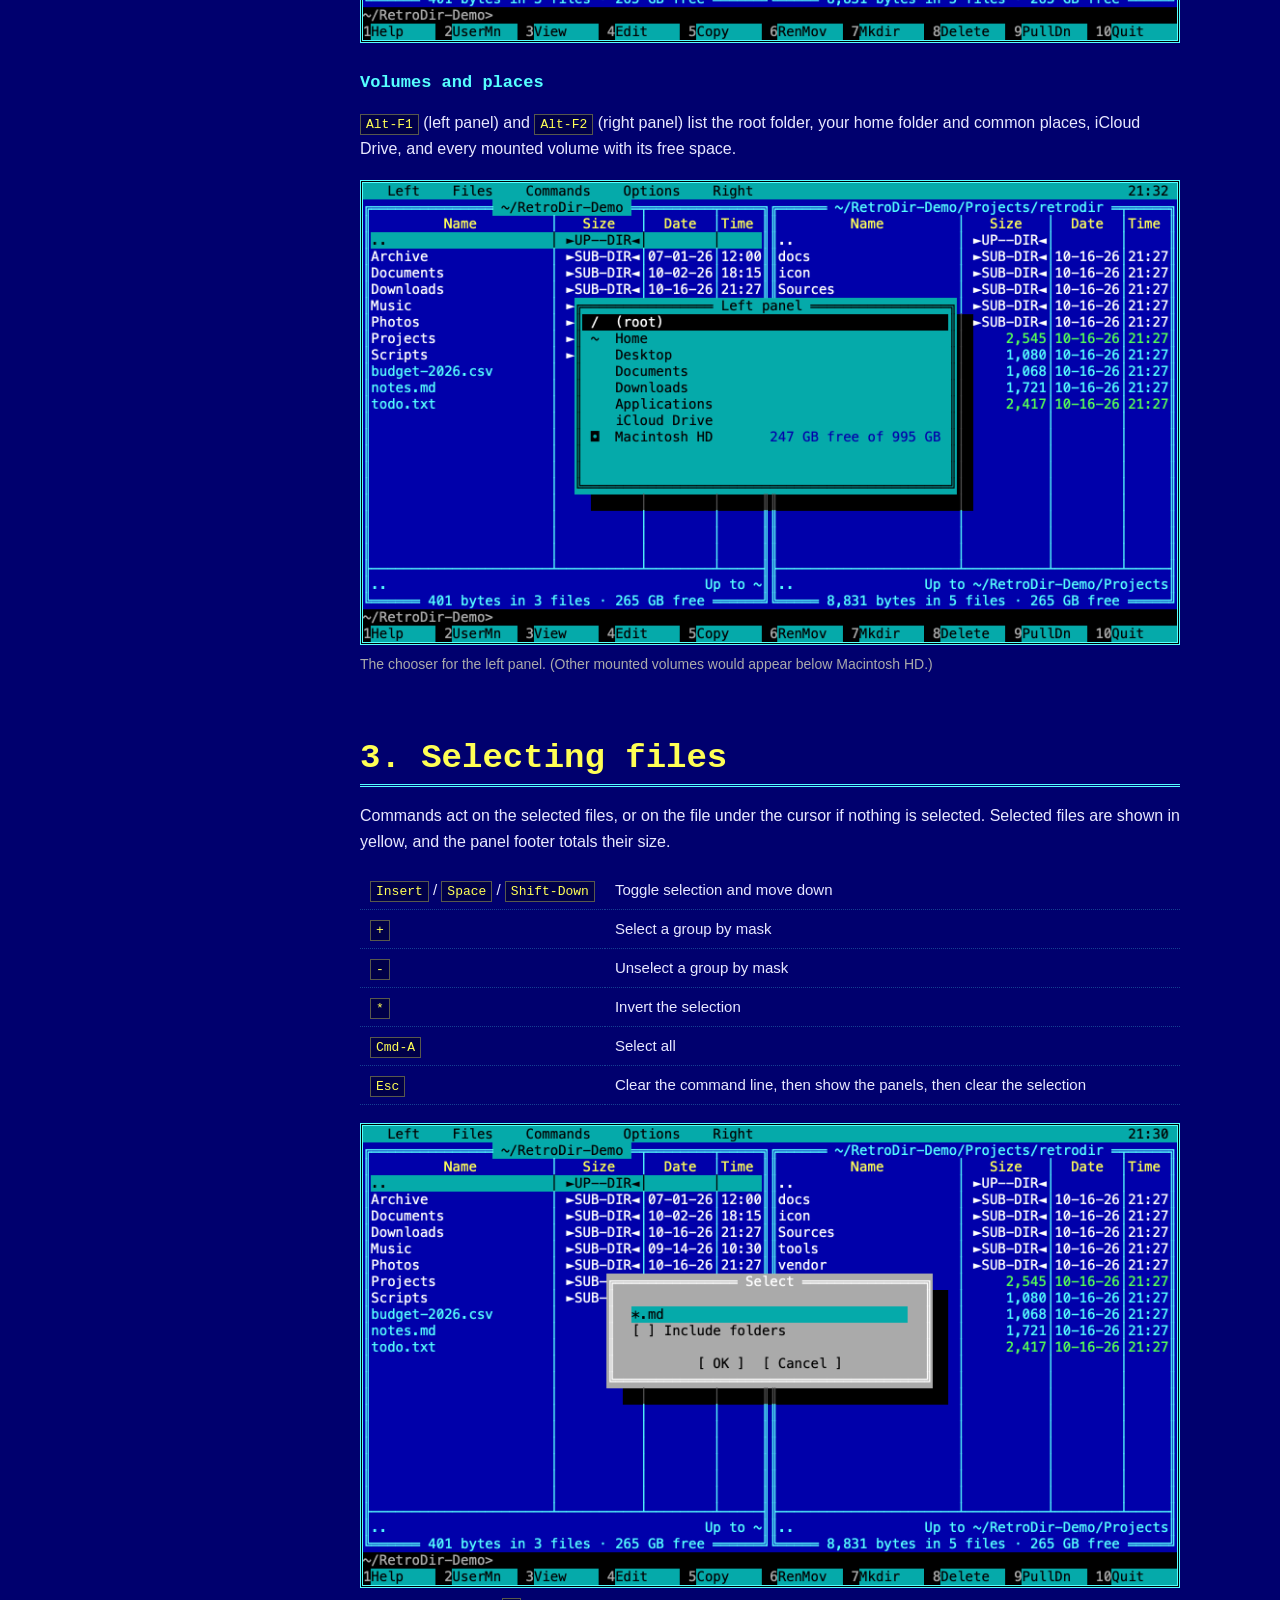
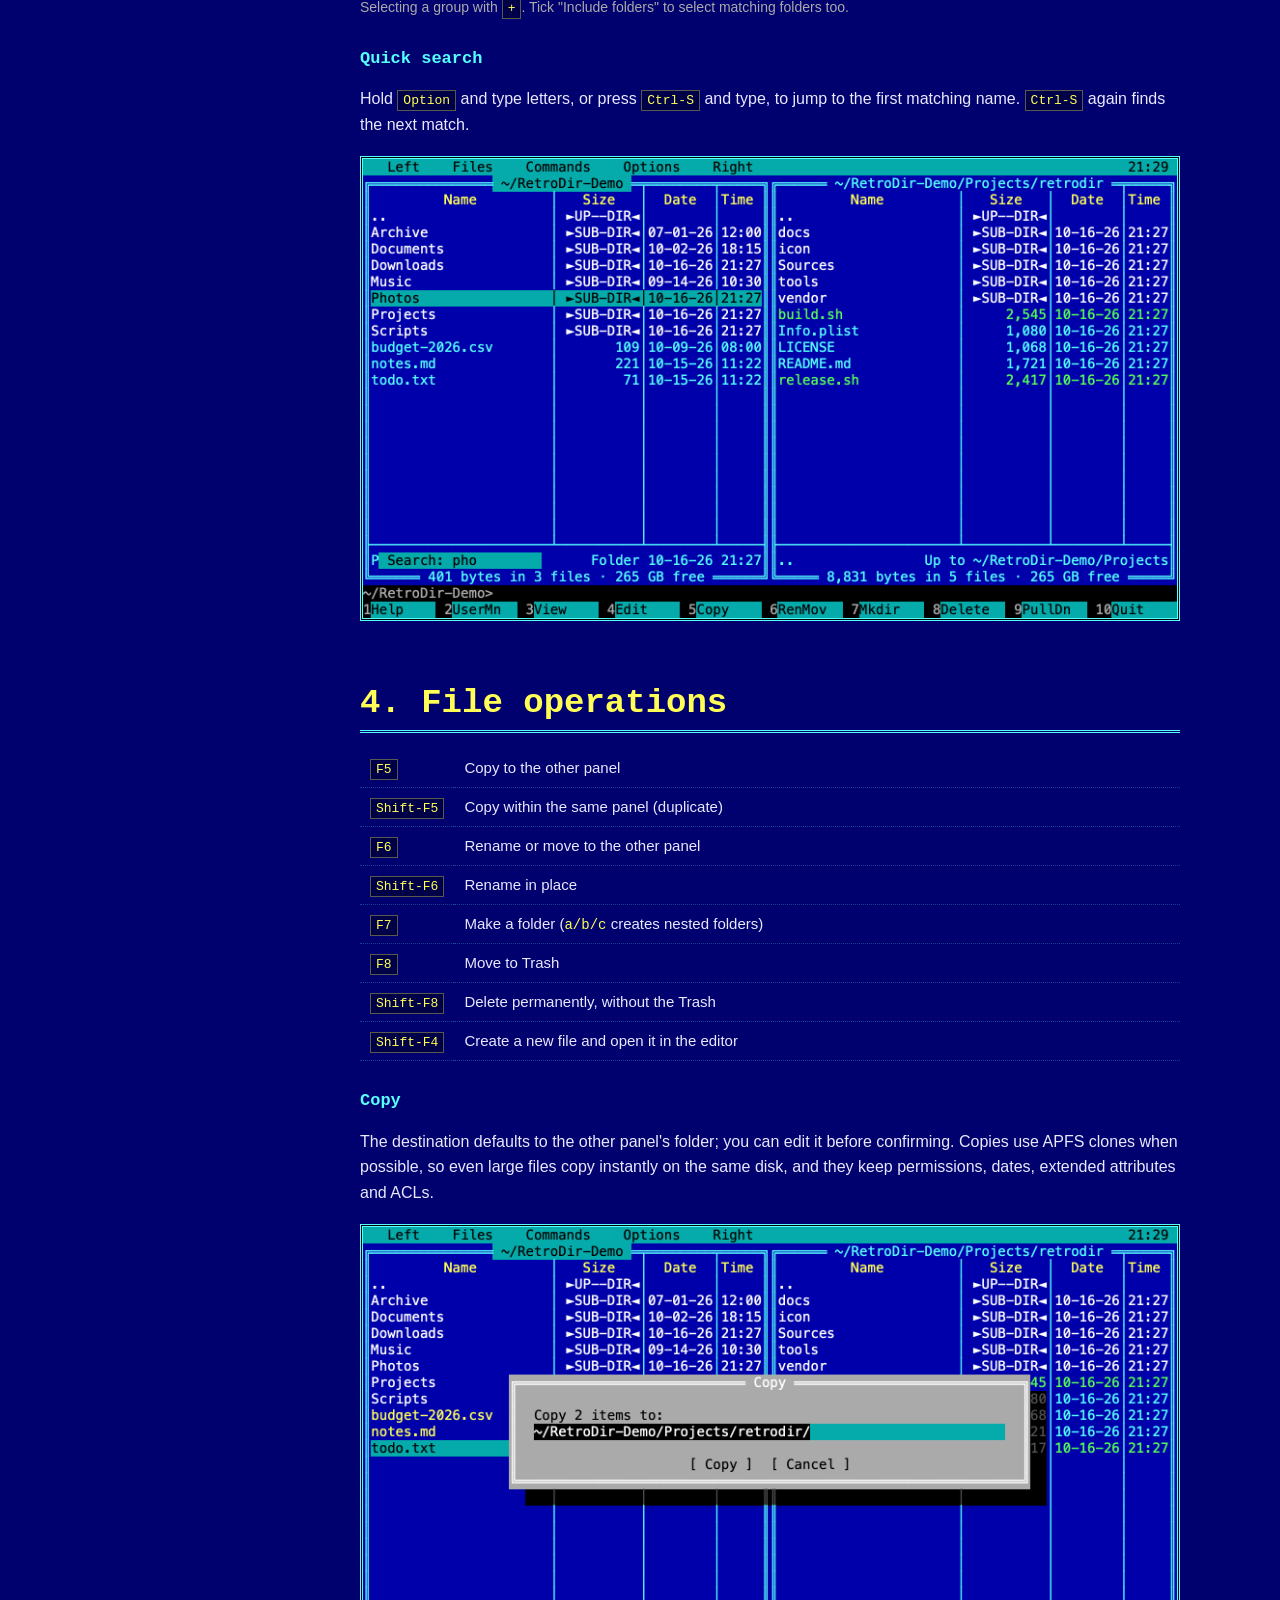
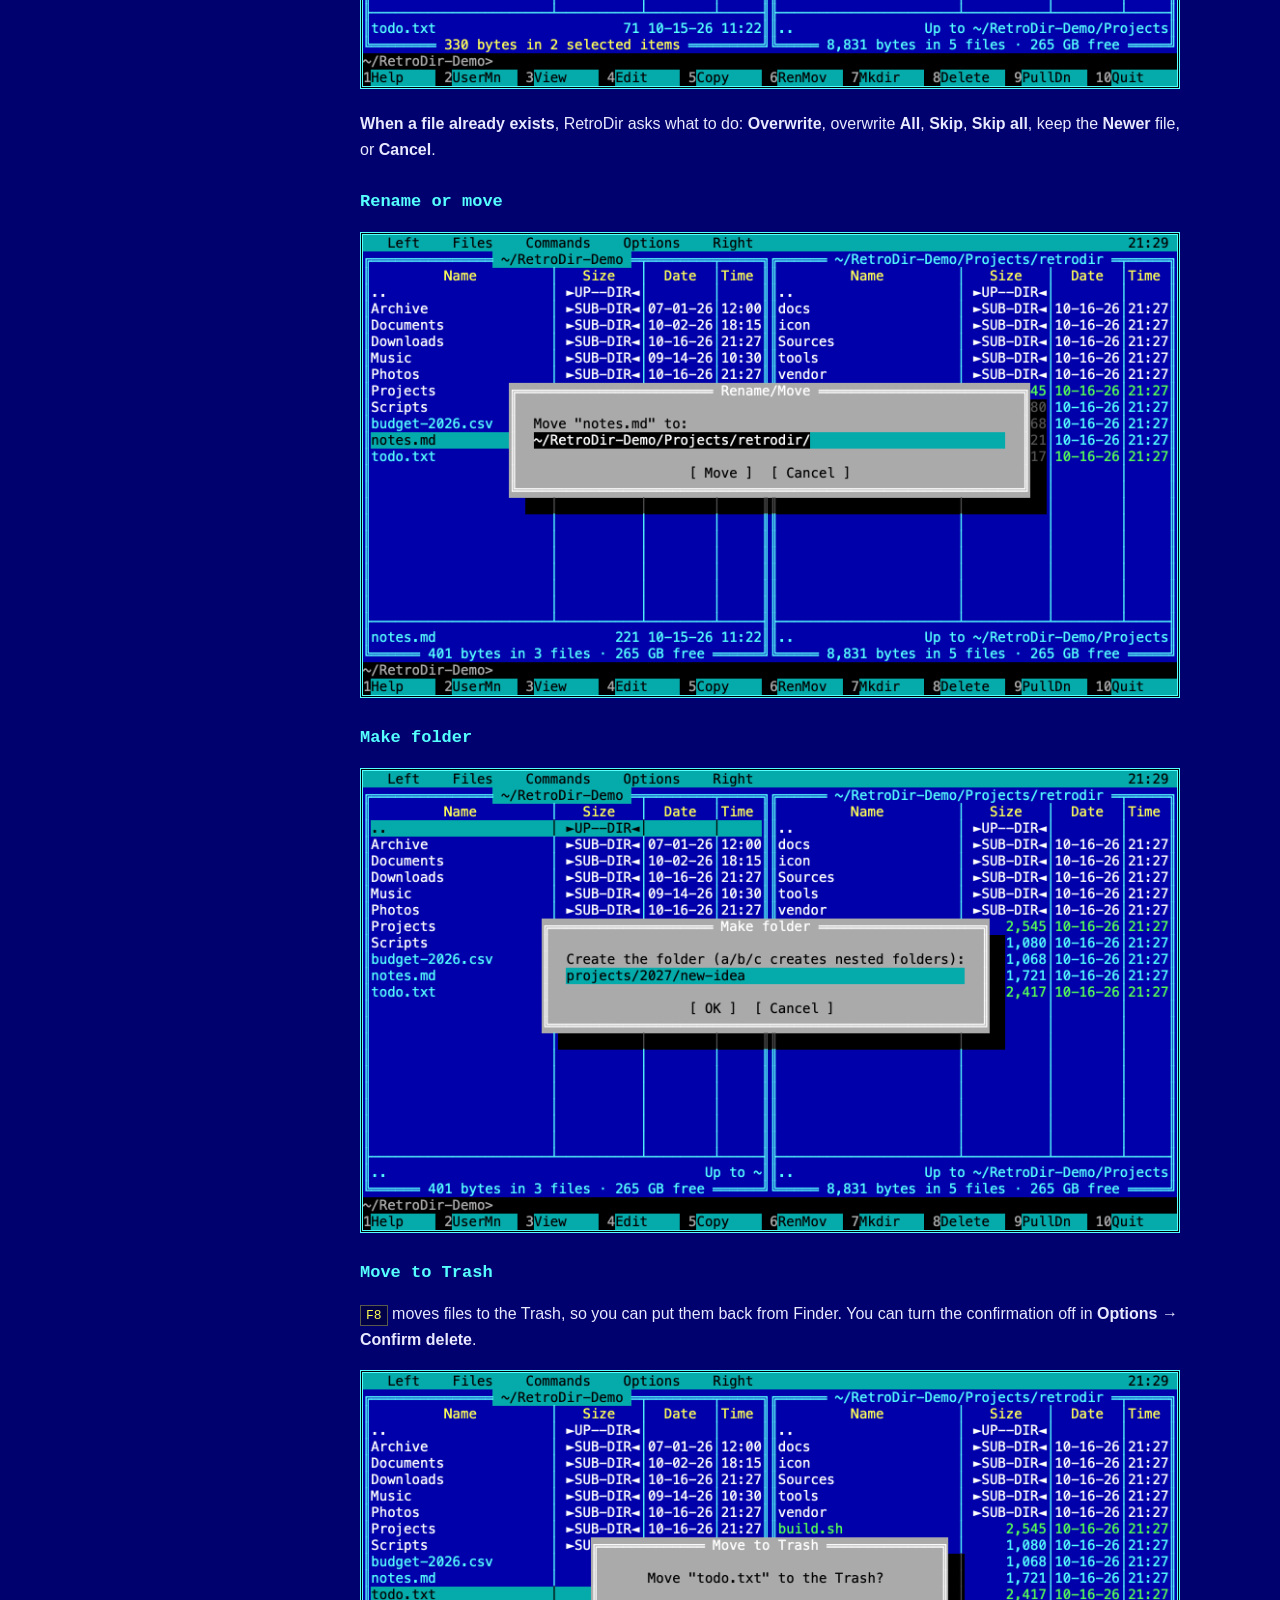
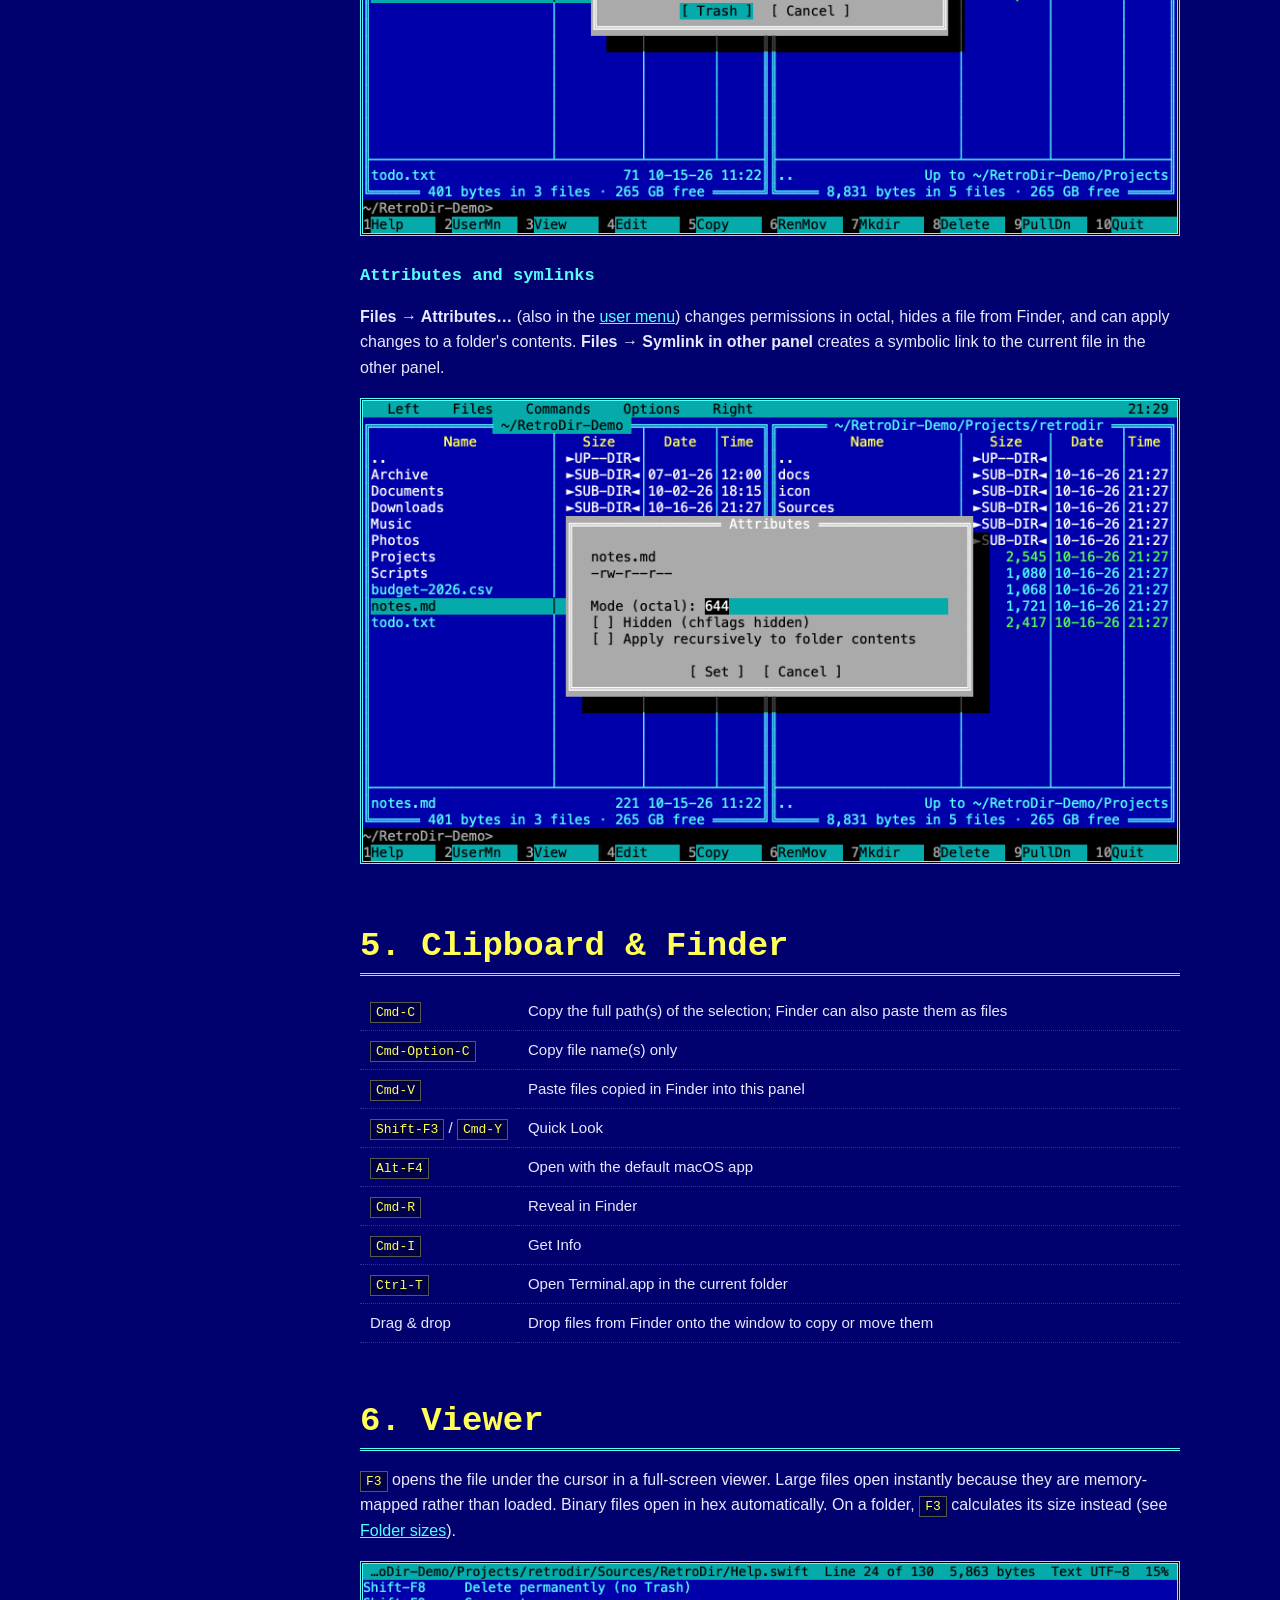
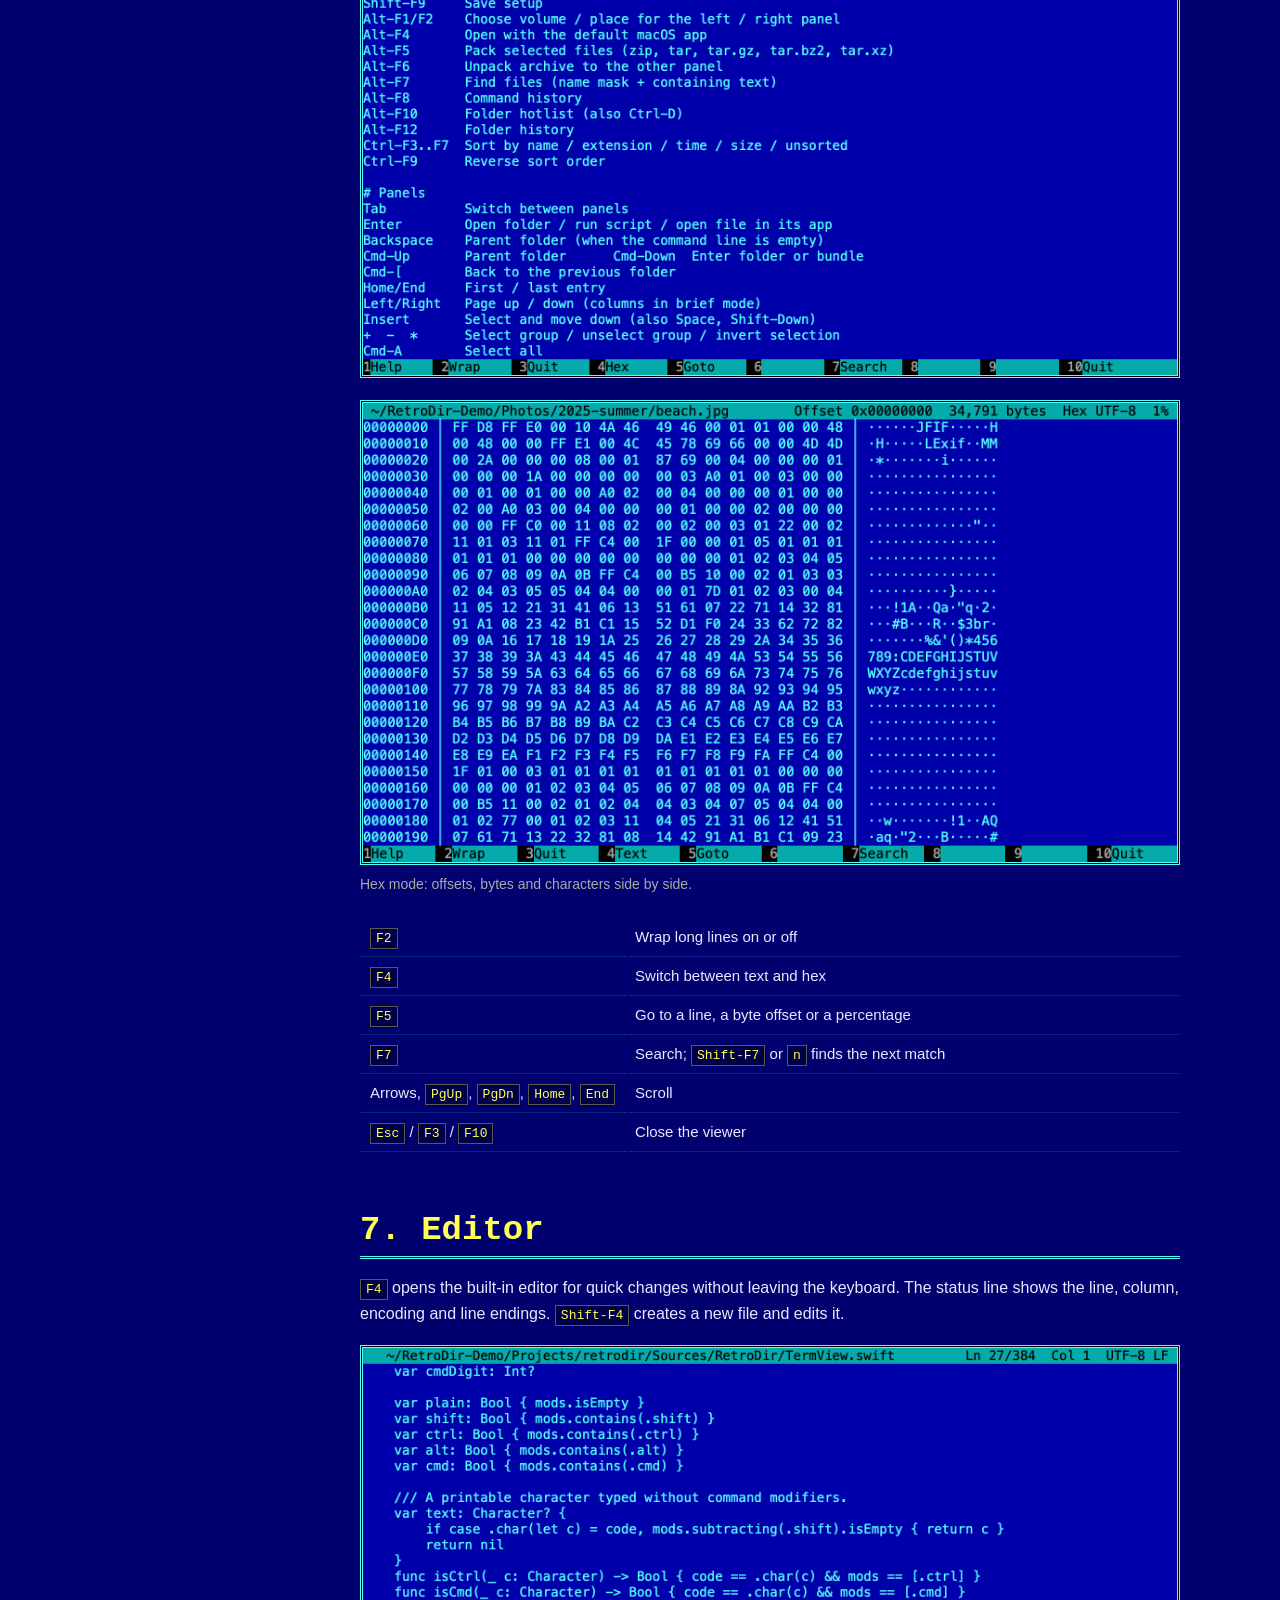
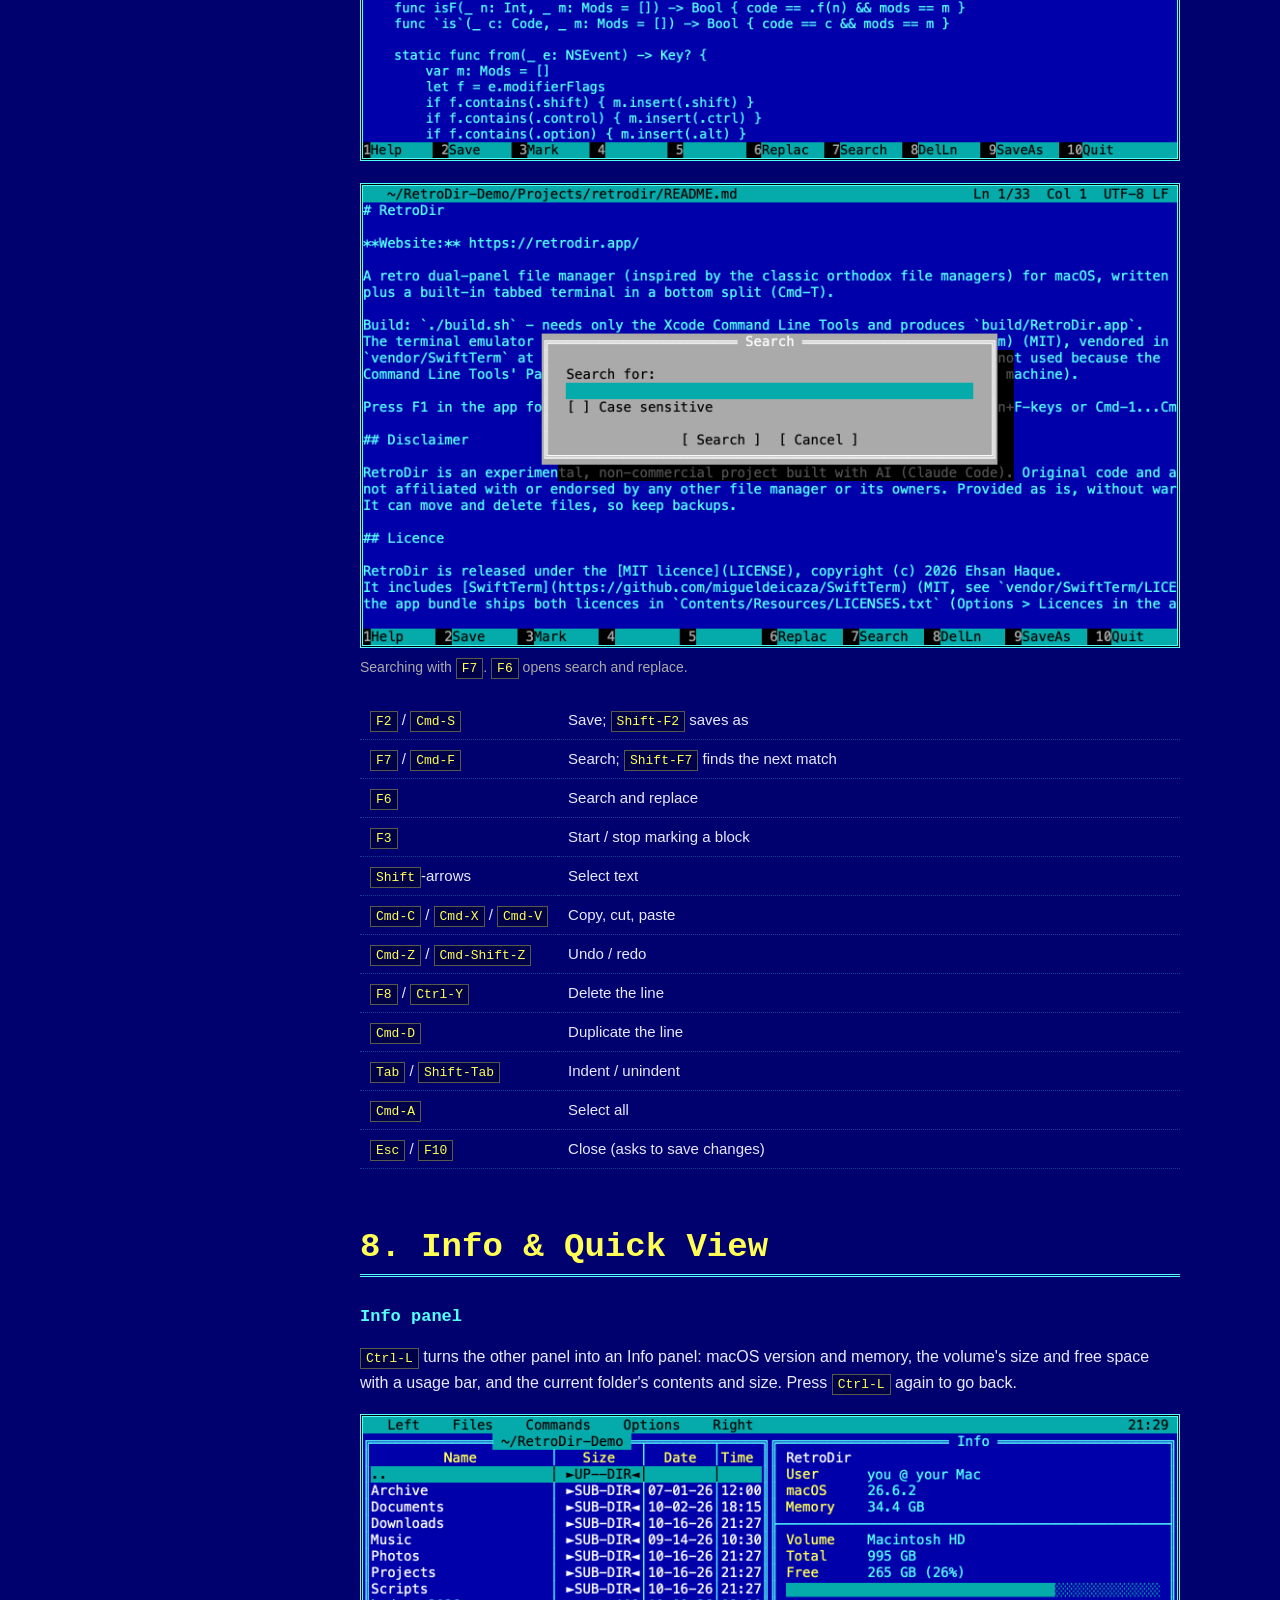
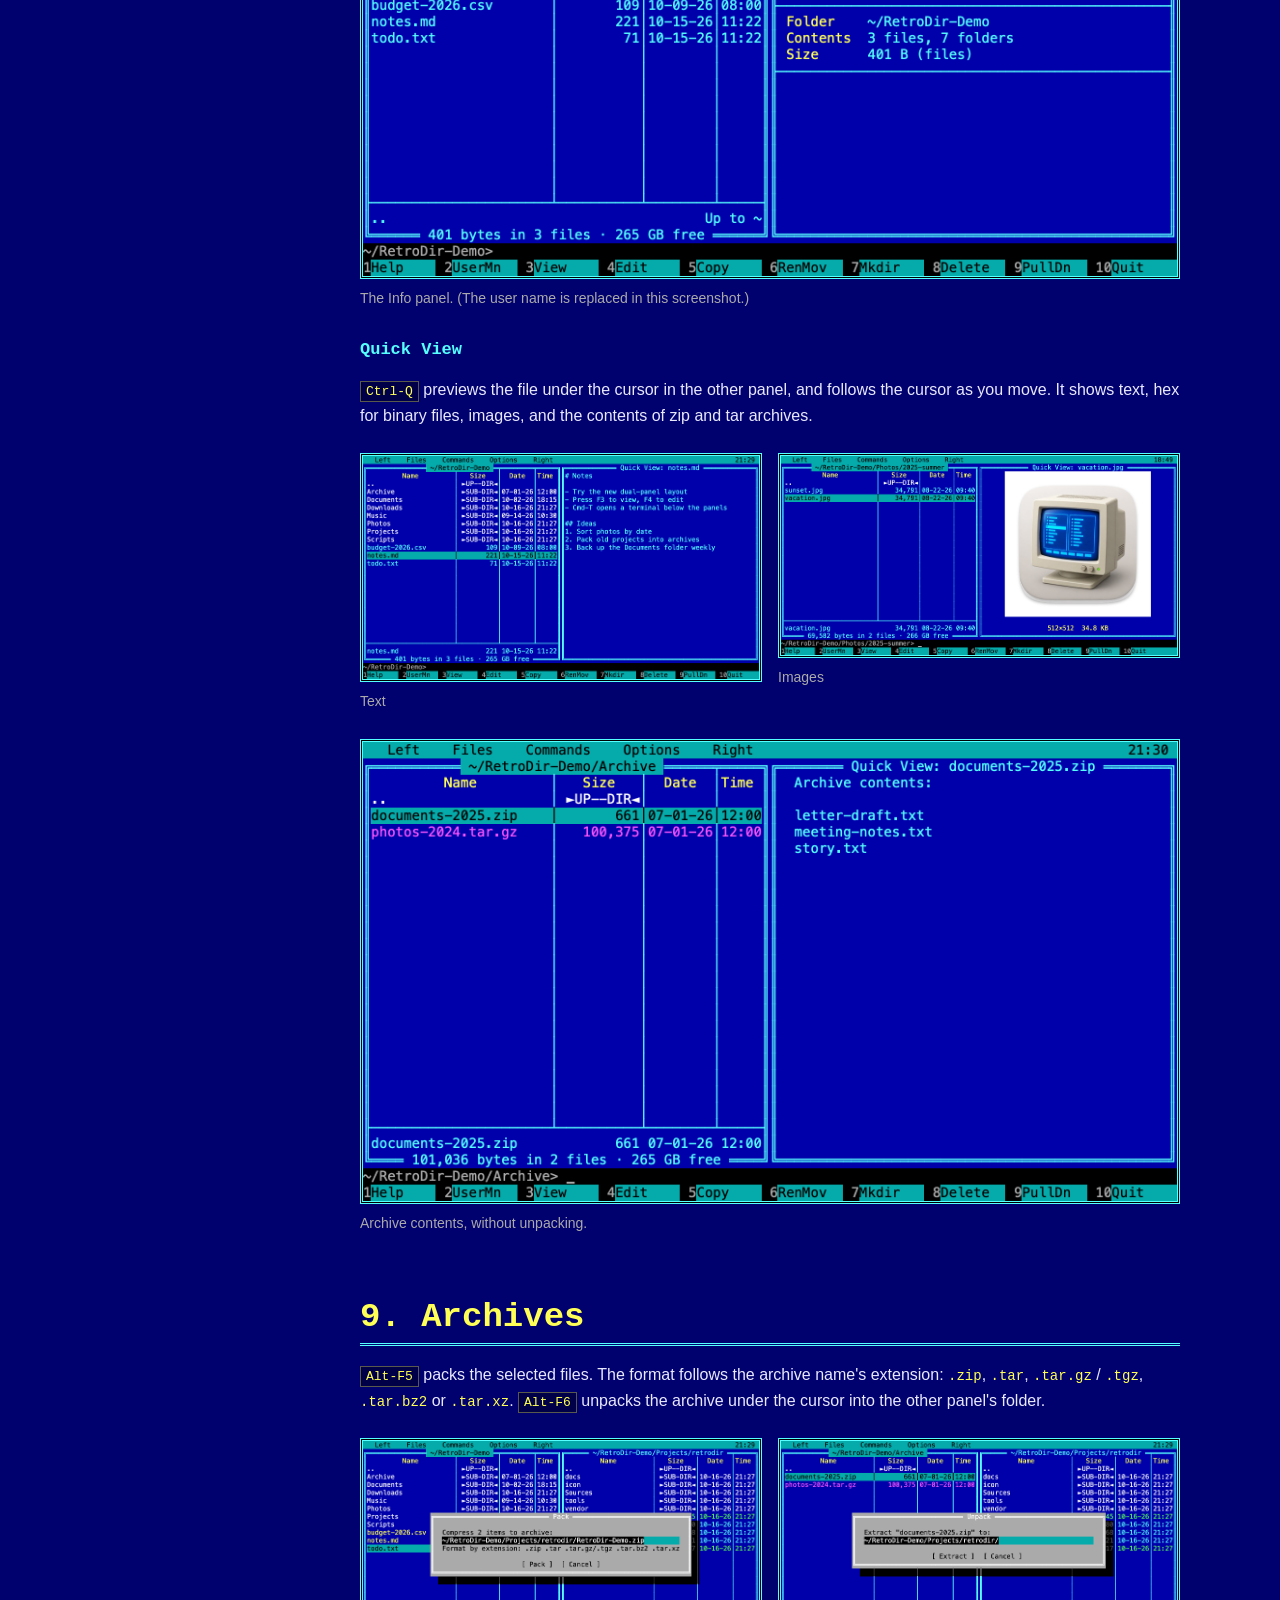
==== commit 0aacbcb7: "Website: Frost theme on the home page and in the manual; 1.1 release notes Frost screenshots are com" ====
--- a/docs/manual.html
+++ b/docs/manual.html
@@ -12,7 +12,7 @@
 <link rel="canonical" href="https://retrodir.app/manual.html">
 <link rel="icon" type="image/png" href="img/favicon.png">
 <link rel="apple-touch-icon" href="img/icon.png">
-<link rel="stylesheet" href="style.css?v=6b0d51c0">
+<link rel="stylesheet" href="style.css?v=570233fb">
 </head>
 <body>
 
@@ -58,7 +58,7 @@
 
   <main class="doc">
     <h1>RetroDir manual</h1>
-    <p class="lead">Everything RetroDir can do, one feature at a time. Press <kbd>F1</kbd> inside the app any time for the built-in keyboard reference. This manual covers version <span class="ver">v1.0.1</span>.</p>
+    <p class="lead">Everything RetroDir can do, one feature at a time. Press <kbd>F1</kbd> inside the app any time for the built-in keyboard reference. This manual covers version <span class="ver">v1.1</span>.</p>
 
     <!-- 1 -->
     <section id="start">
@@ -361,7 +361,14 @@
     <section id="settings">
       <h2>15. Themes &amp; settings</h2>
       <p>The <b>Options</b> menu holds the colour theme, font size (<kbd>Cmd-+</kbd> / <kbd>Cmd--</kbd>), hidden files, and the delete and quit confirmations. RetroDir remembers your panels, sort order, histories, hotlist, theme and terminal size; <b>Save setup</b> (<kbd>Shift-F9</kbd>) saves them right away.</p>
-      <figure><img src="img/manual/menu-options.png" width="1686" height="952" loading="lazy" alt="The Options menu with themes and settings"></figure>
+      <figure><img src="img/manual/menu-options.png" width="1686" height="952" loading="lazy" alt="The Options menu with five themes and settings"></figure>
+      <h3>Frost (translucent)</h3>
+      <p><b>Frost</b> (new in 1.1) makes the window translucent: panels, menus, dialogs, the console and the built-in terminal become tinted glass, and whatever is behind the window shows through, blurred. Text stays fully opaque, so it's as readable as the other themes. It looks best over a colourful desktop or with other windows behind RetroDir.</p>
+      <div class="pair">
+        <figure><img src="img/manual/frost-menu.png" width="1686" height="952" loading="lazy" alt="Frost theme with the Options menu open"><figcaption>Frost with a menu open</figcaption></figure>
+        <figure><img src="img/manual/frost-terminal.png" width="1686" height="1156" loading="lazy" alt="Frost theme with the built-in terminal open"><figcaption>The terminal shares the same glass</figcaption></figure>
+      </div>
+      <h3>Classic themes</h3>
       <div class="themes">
         <figure><img src="img/hero.png" width="1754" height="884" loading="lazy" alt="Classic Blue theme"><figcaption>Classic Blue</figcaption></figure>
         <figure><img src="img/theme-1.png" width="1754" height="884" loading="lazy" alt="Midnight theme"><figcaption>Midnight</figcaption></figure>
--- a/docs/style.css
+++ b/docs/style.css
@@ -210,4 +210,10 @@
 .toc a[aria-current] { color: var(--black); background: var(--cyan); padding: 1px 4px; margin-left: -4px; }
 .toc li:has(a[aria-current])::marker { color: var(--cyan); }
 
-.menubar a[aria-current="page"] { background: var(--black); color: var(--white); }
+.menubar a[aria-current] { background: var(--black); color: var(--white); }
+
+/* Featured theme (Frost) above the theme grid */
+.theme-feature { margin: 0 0 22px; }
+.theme-feature img { border: 3px double var(--cyan); cursor: zoom-in; width: 100%; }
+.theme-feature figcaption { font: 15px/1.4 var(--mono); color: var(--cyan); margin-top: 8px; }
+.new { font: 700 11px/1 var(--mono); background: var(--yellow); color: var(--black); padding: 3px 5px; vertical-align: 2px; }
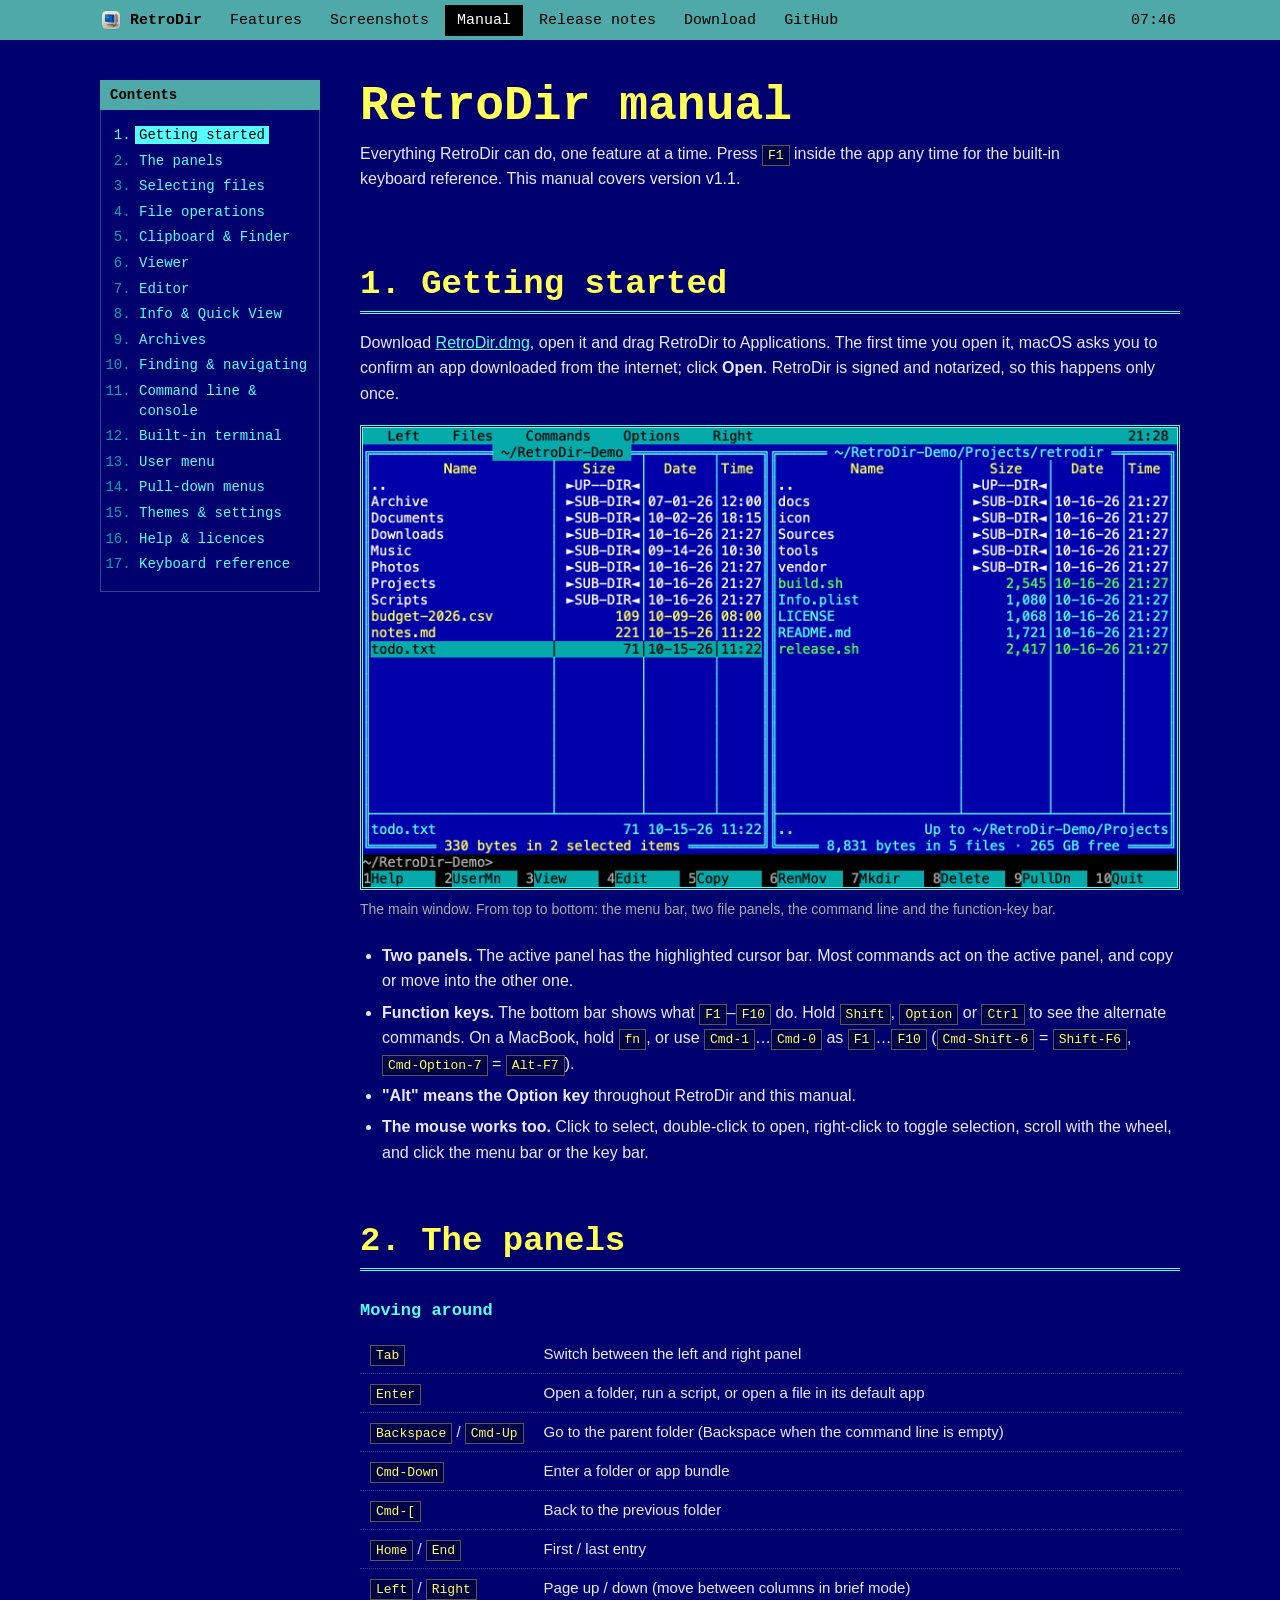
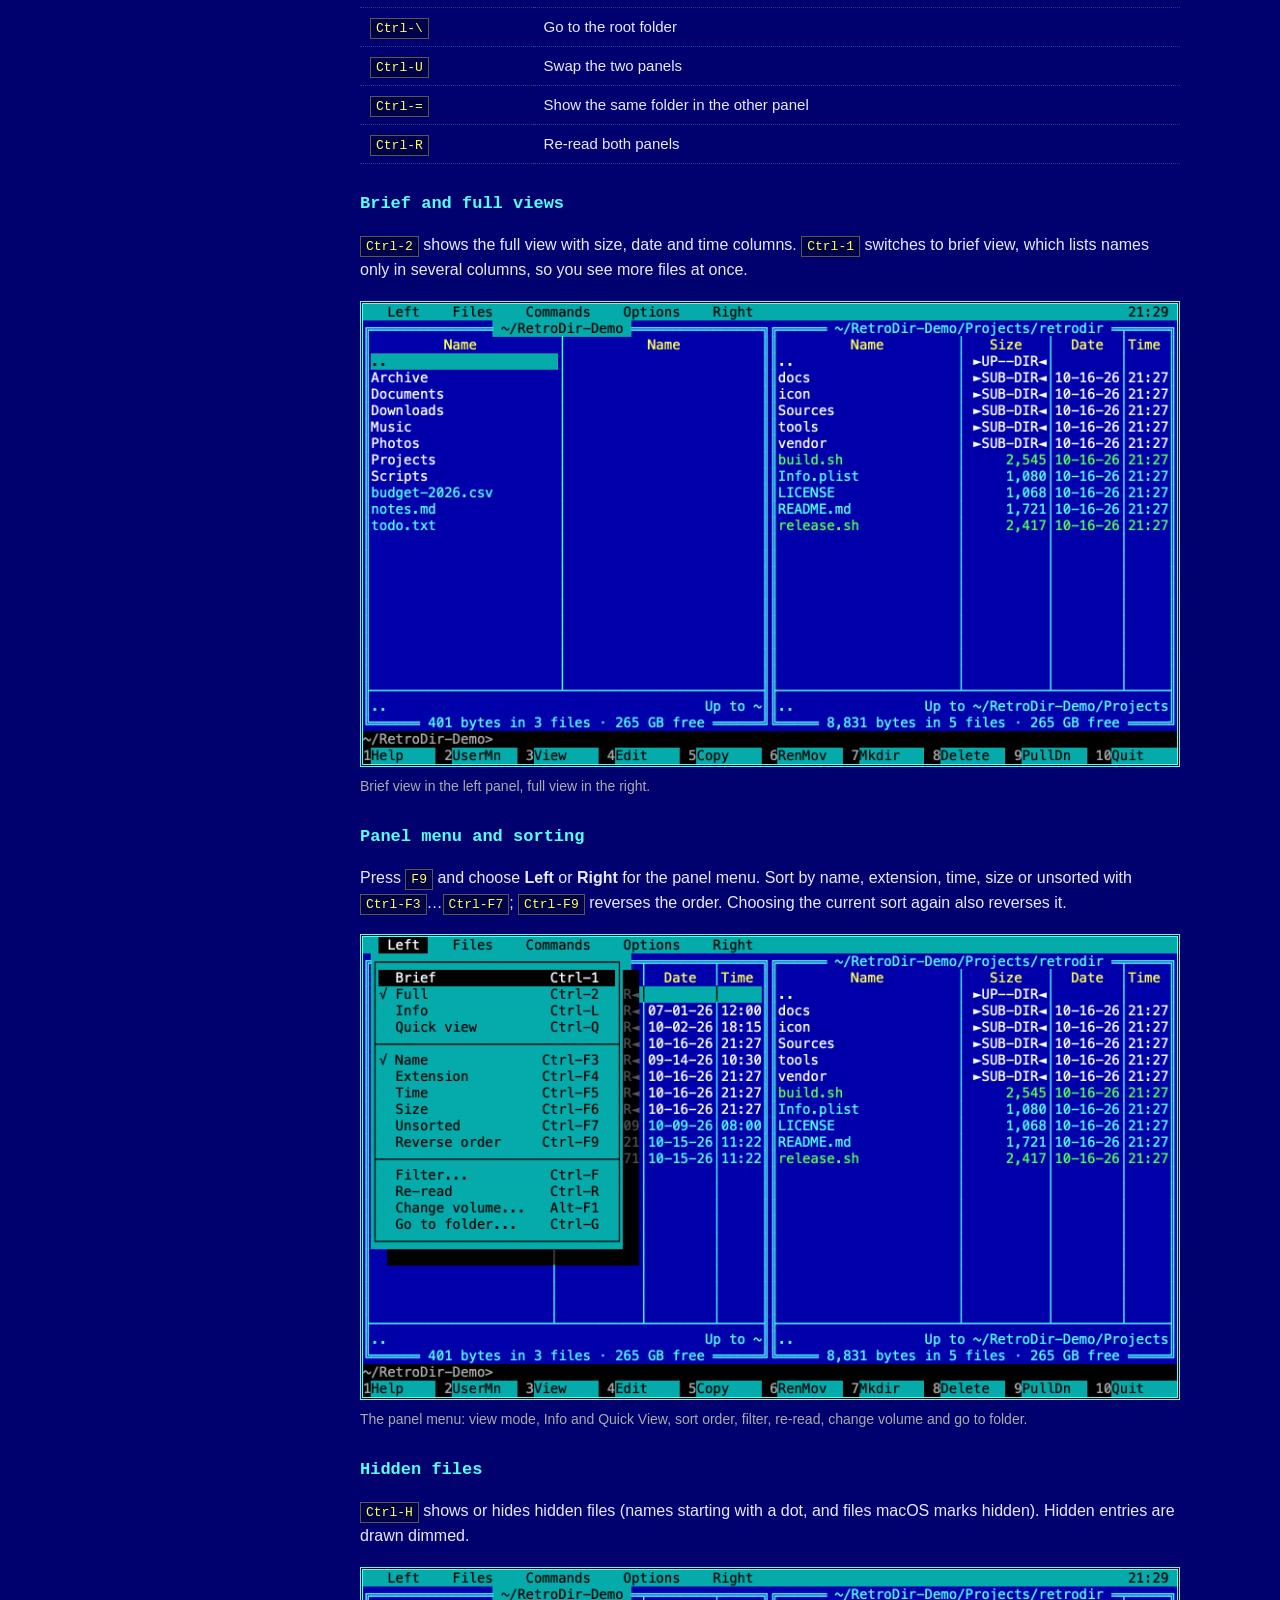
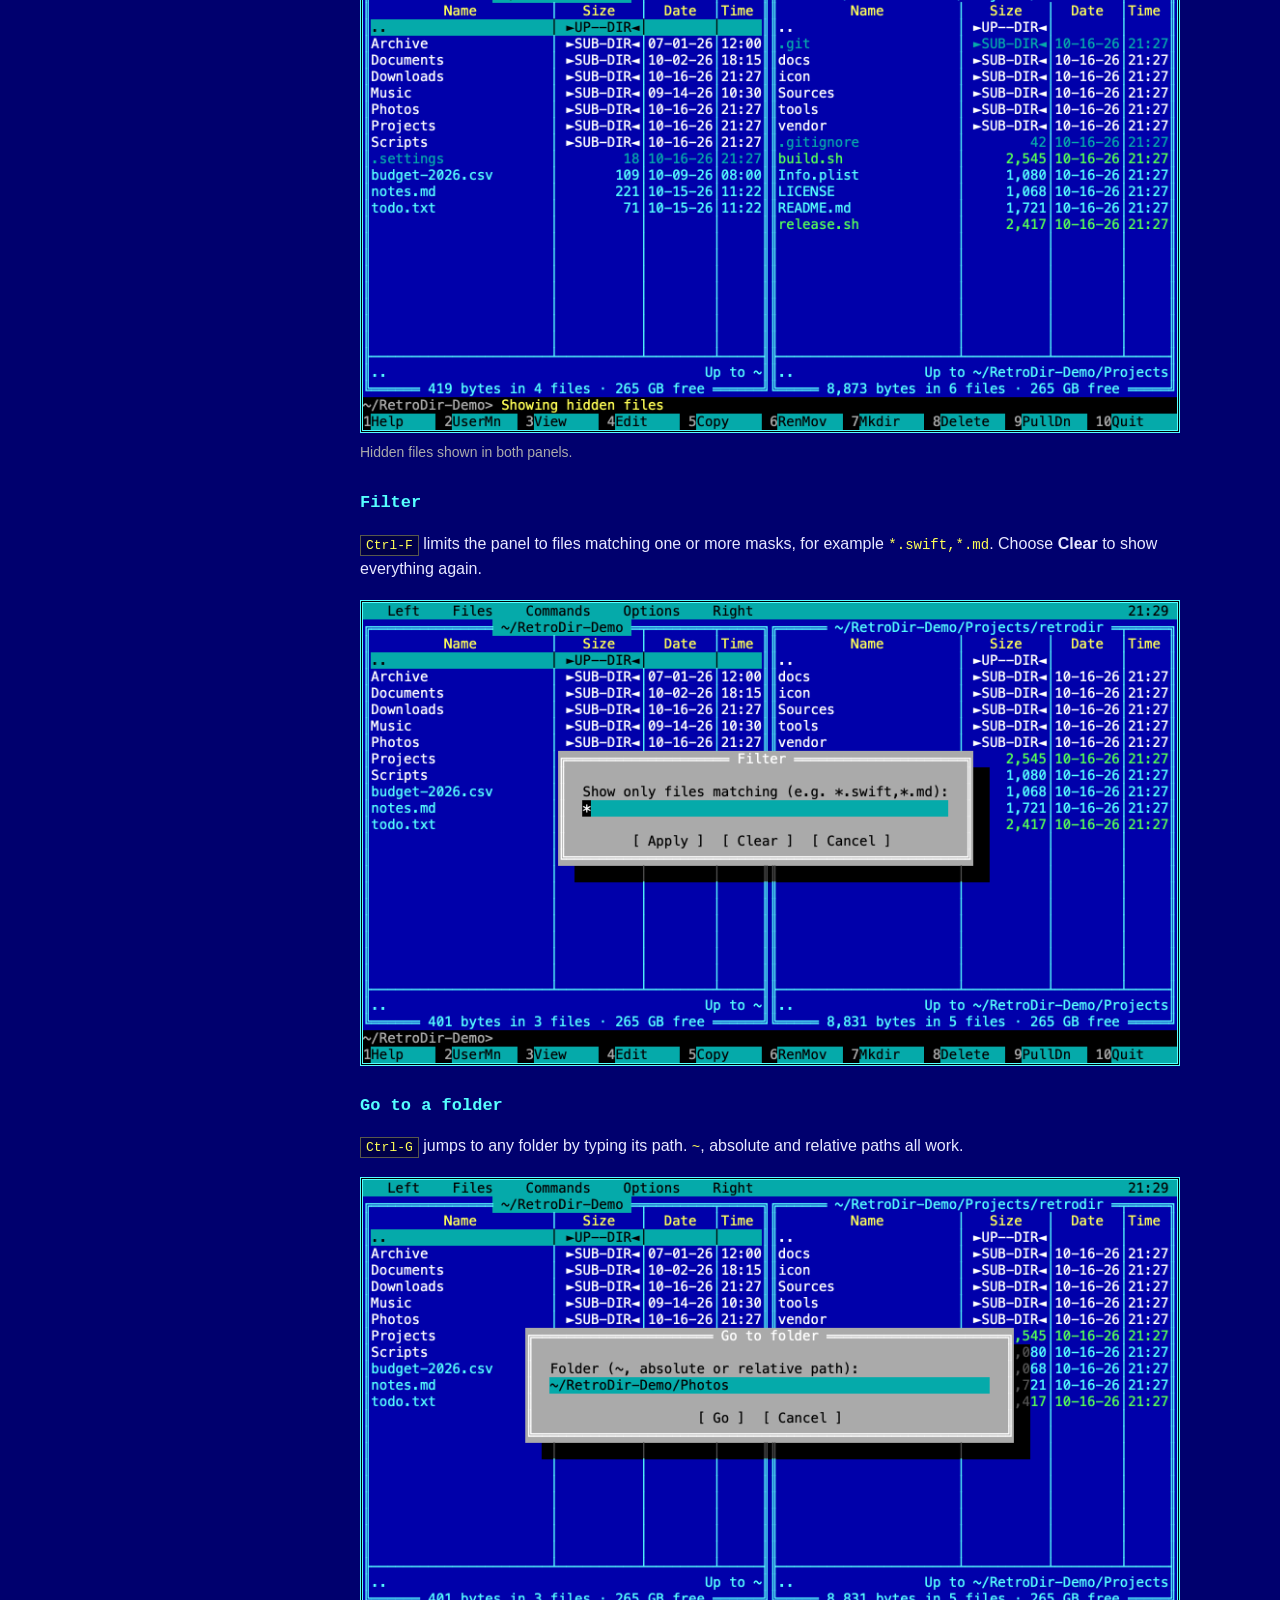
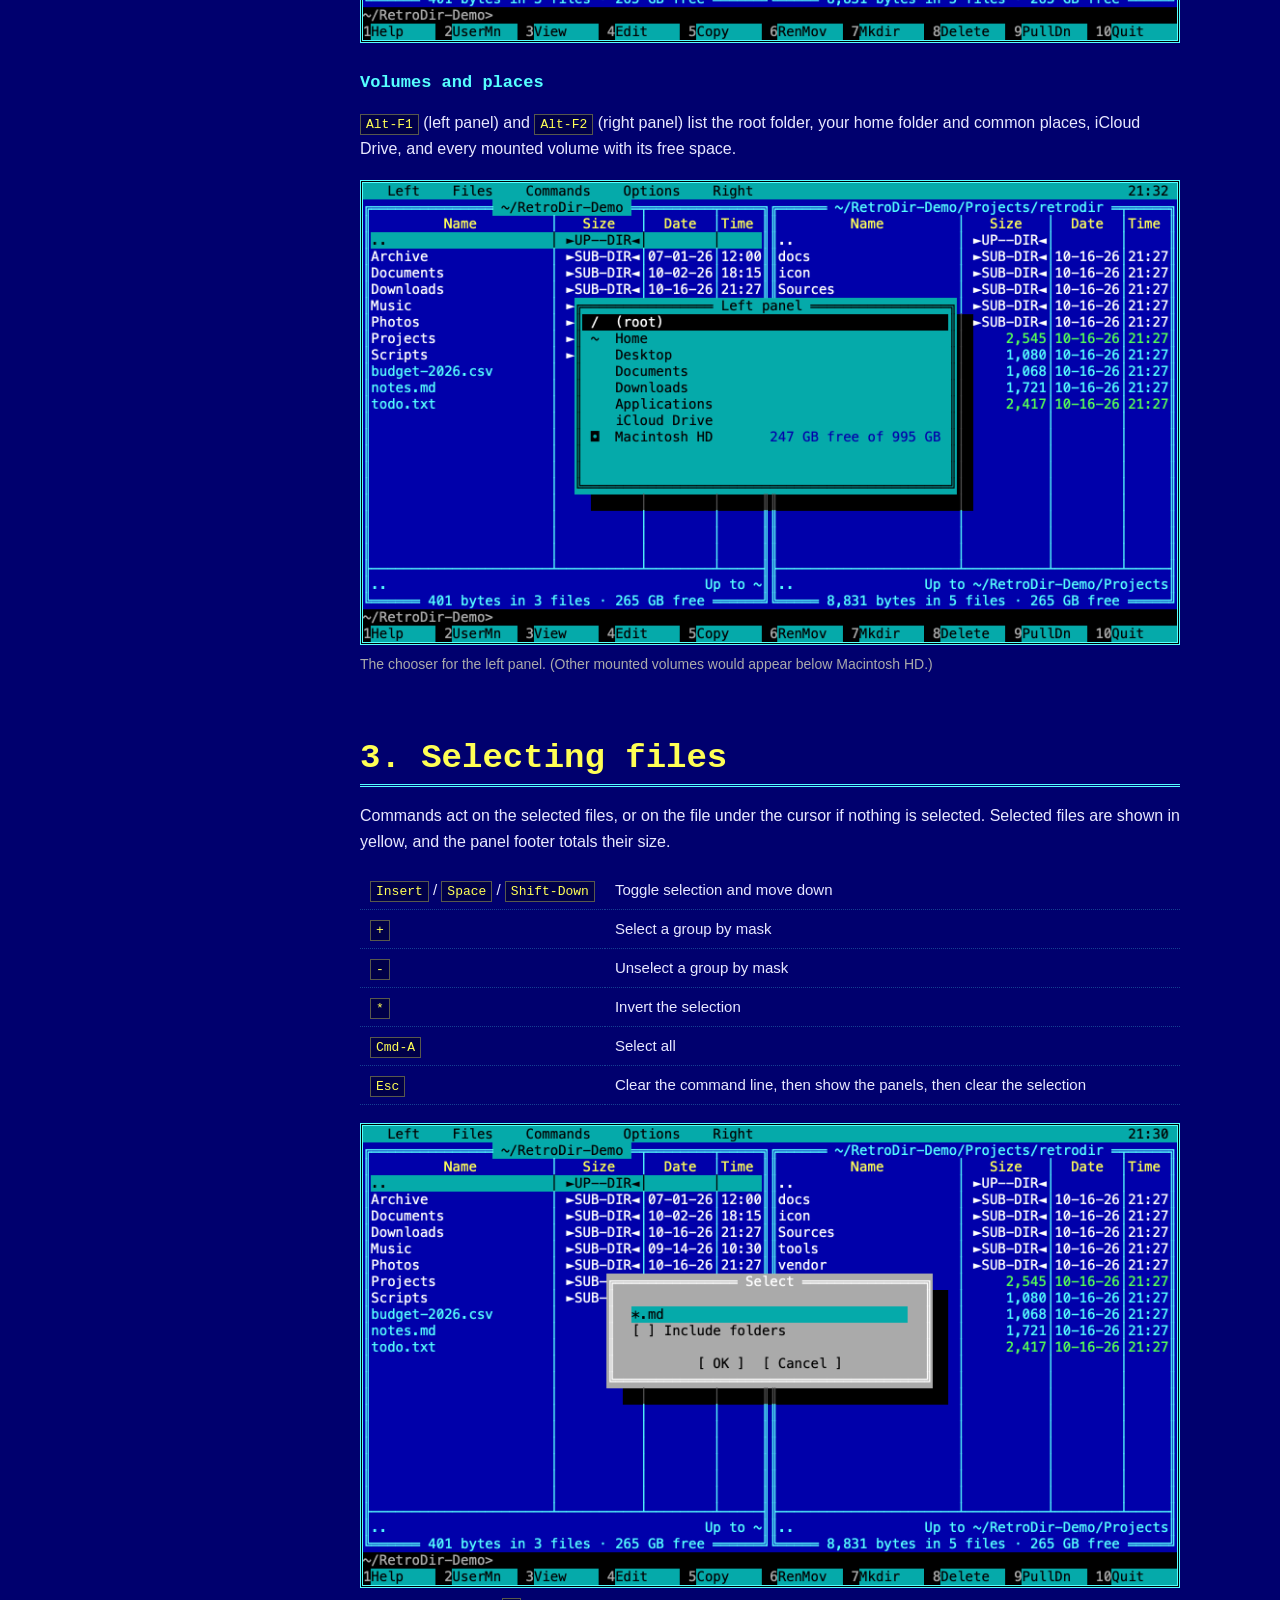
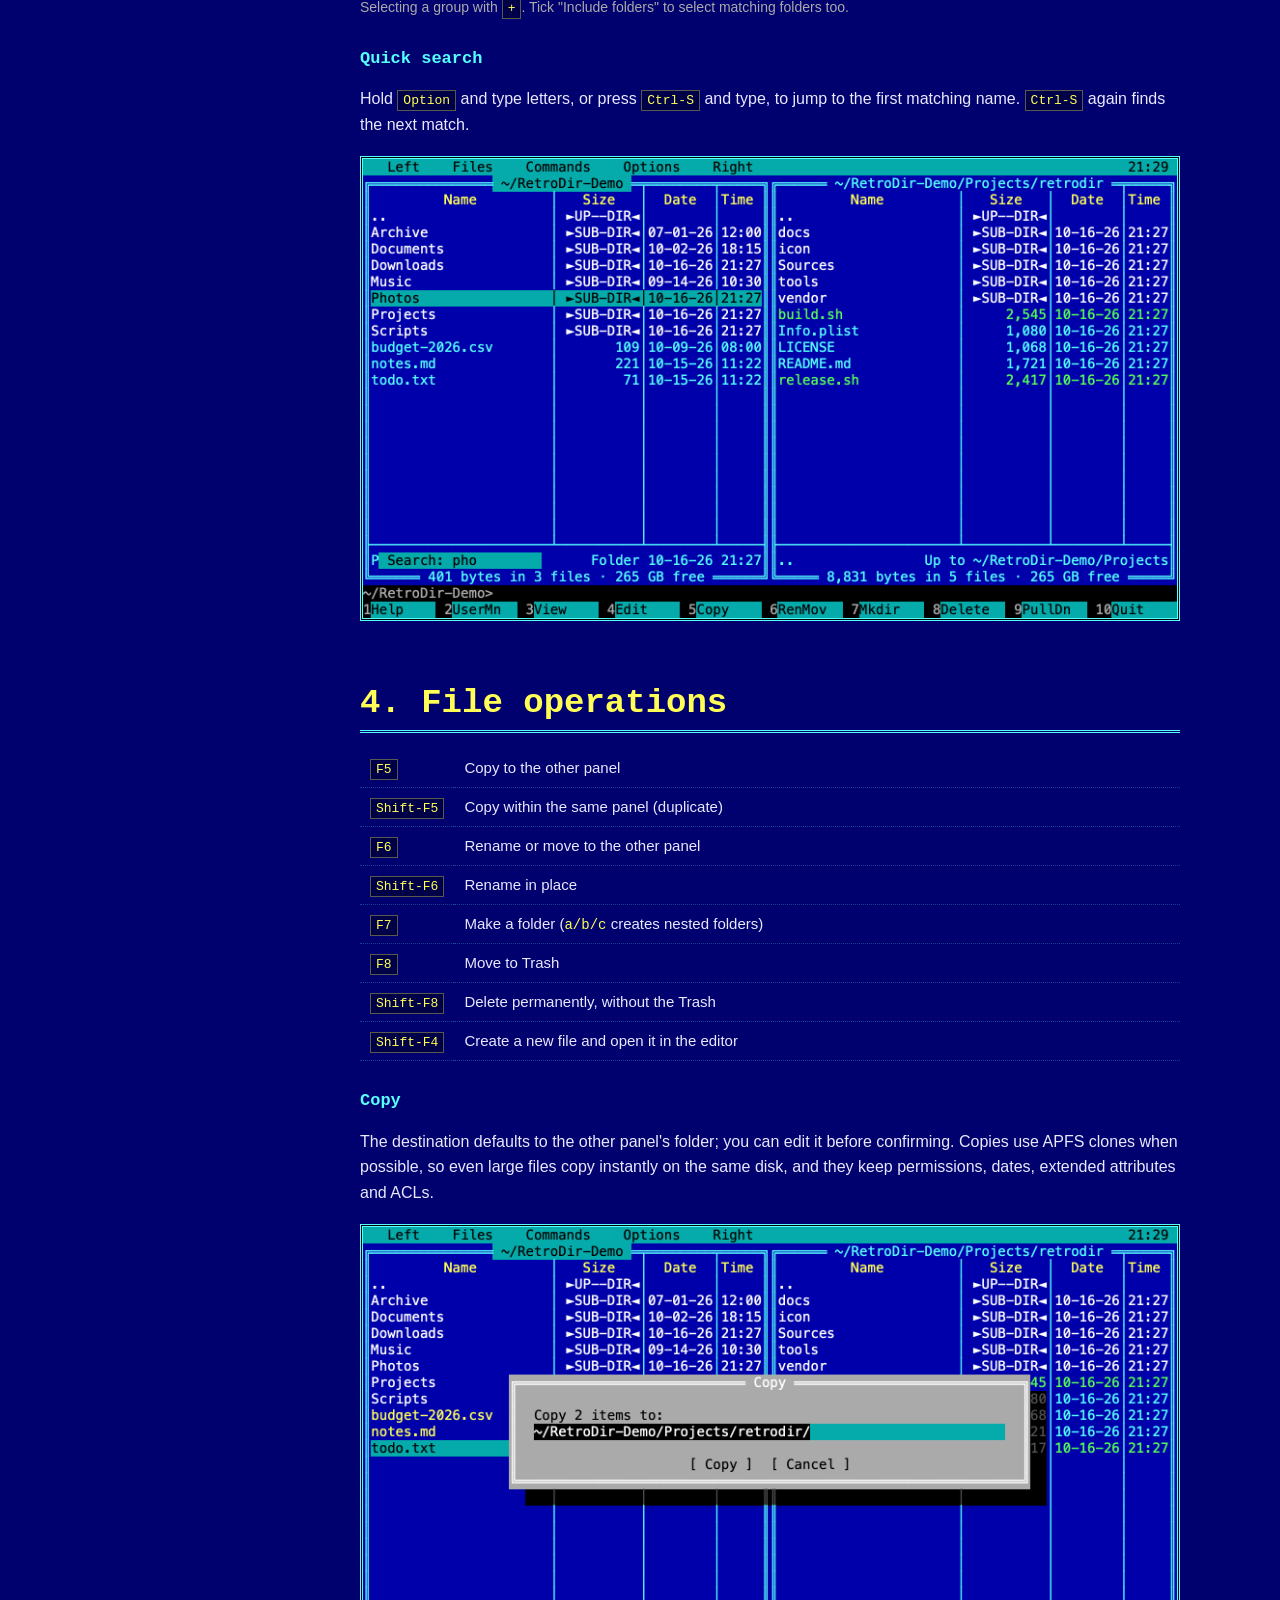
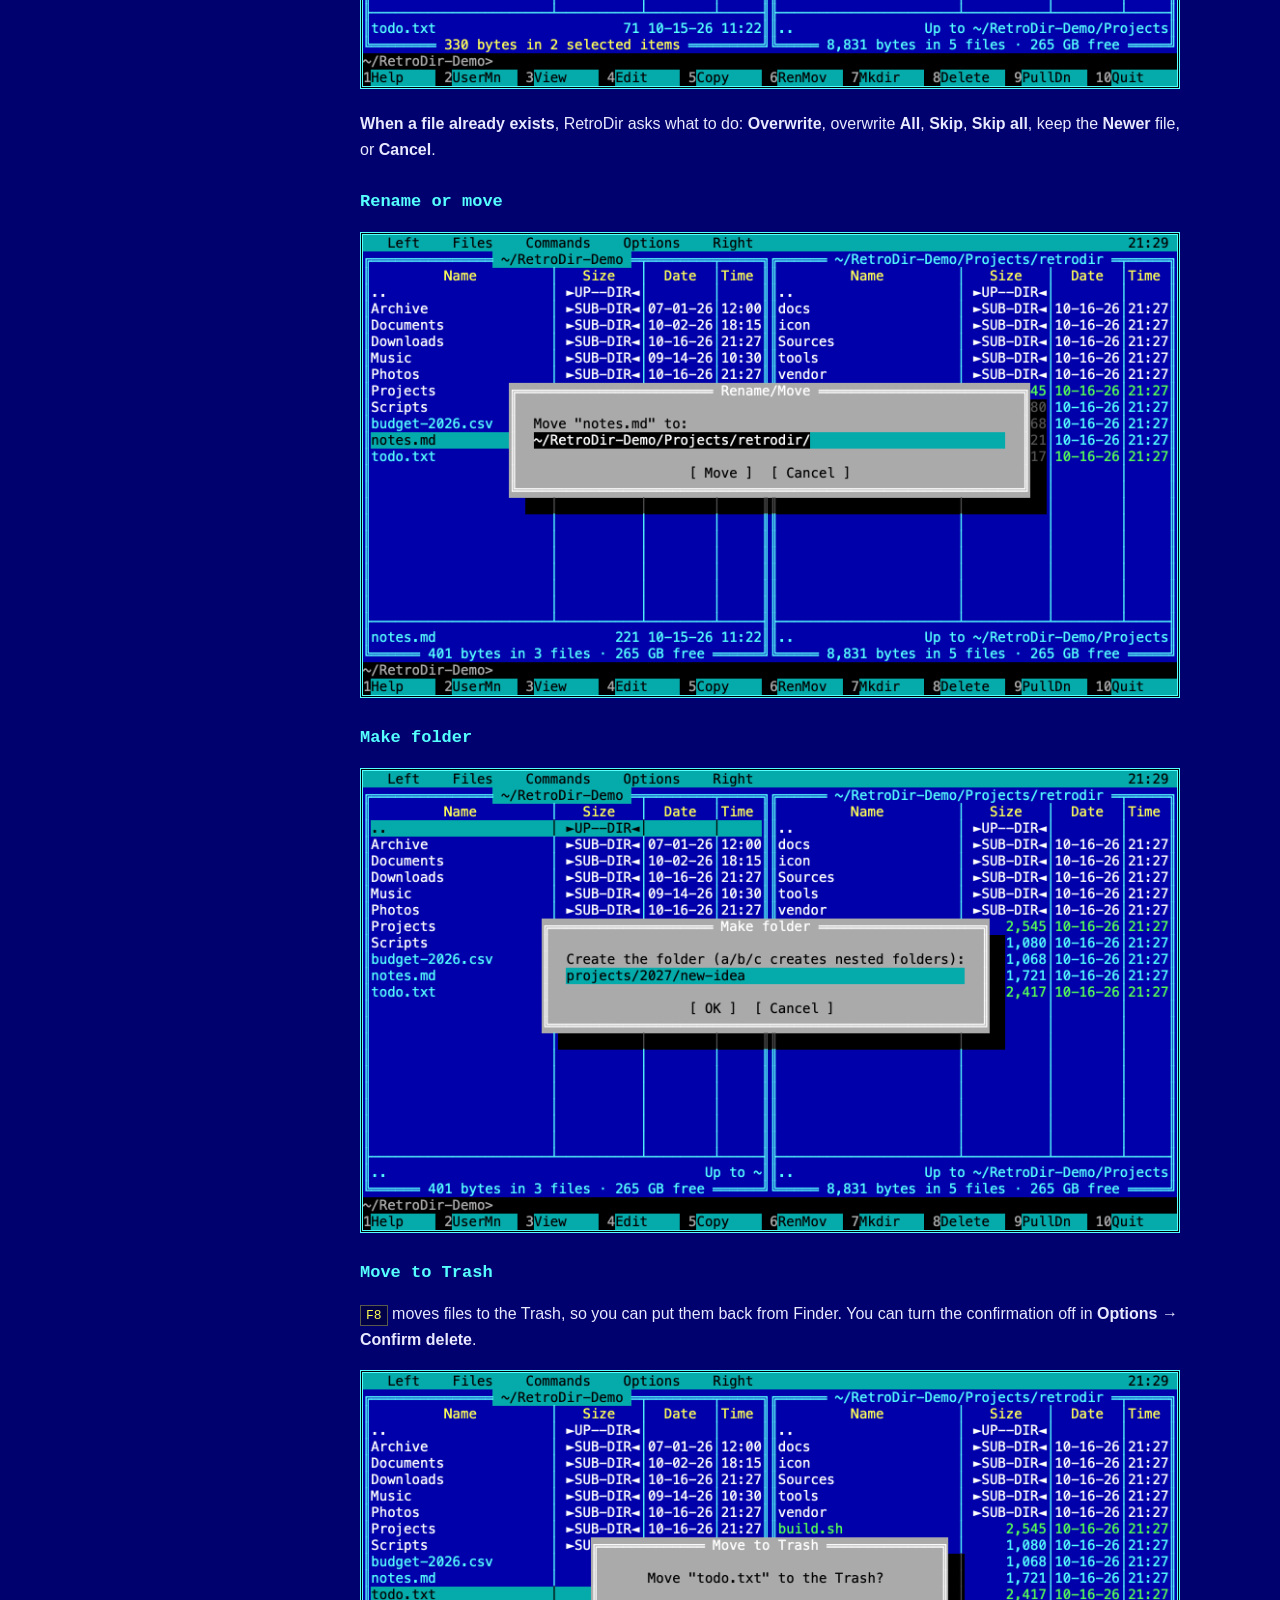
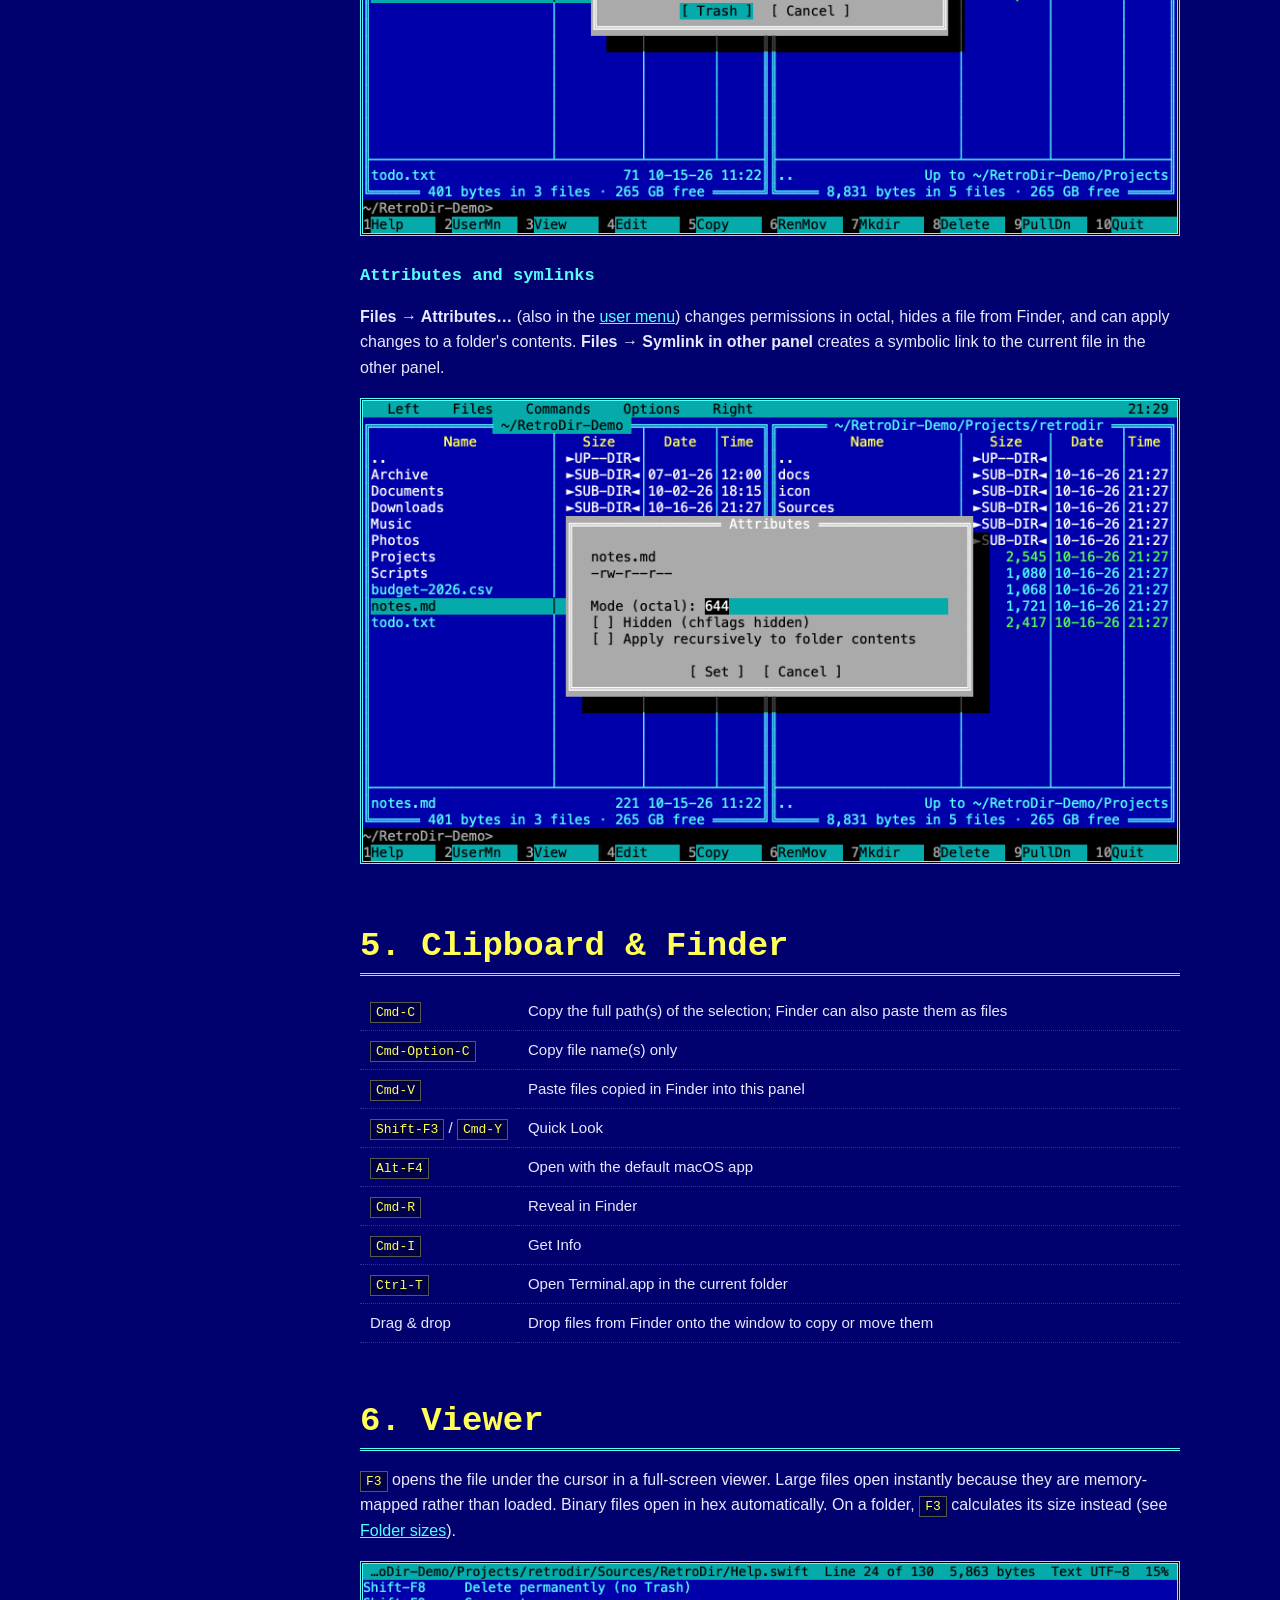
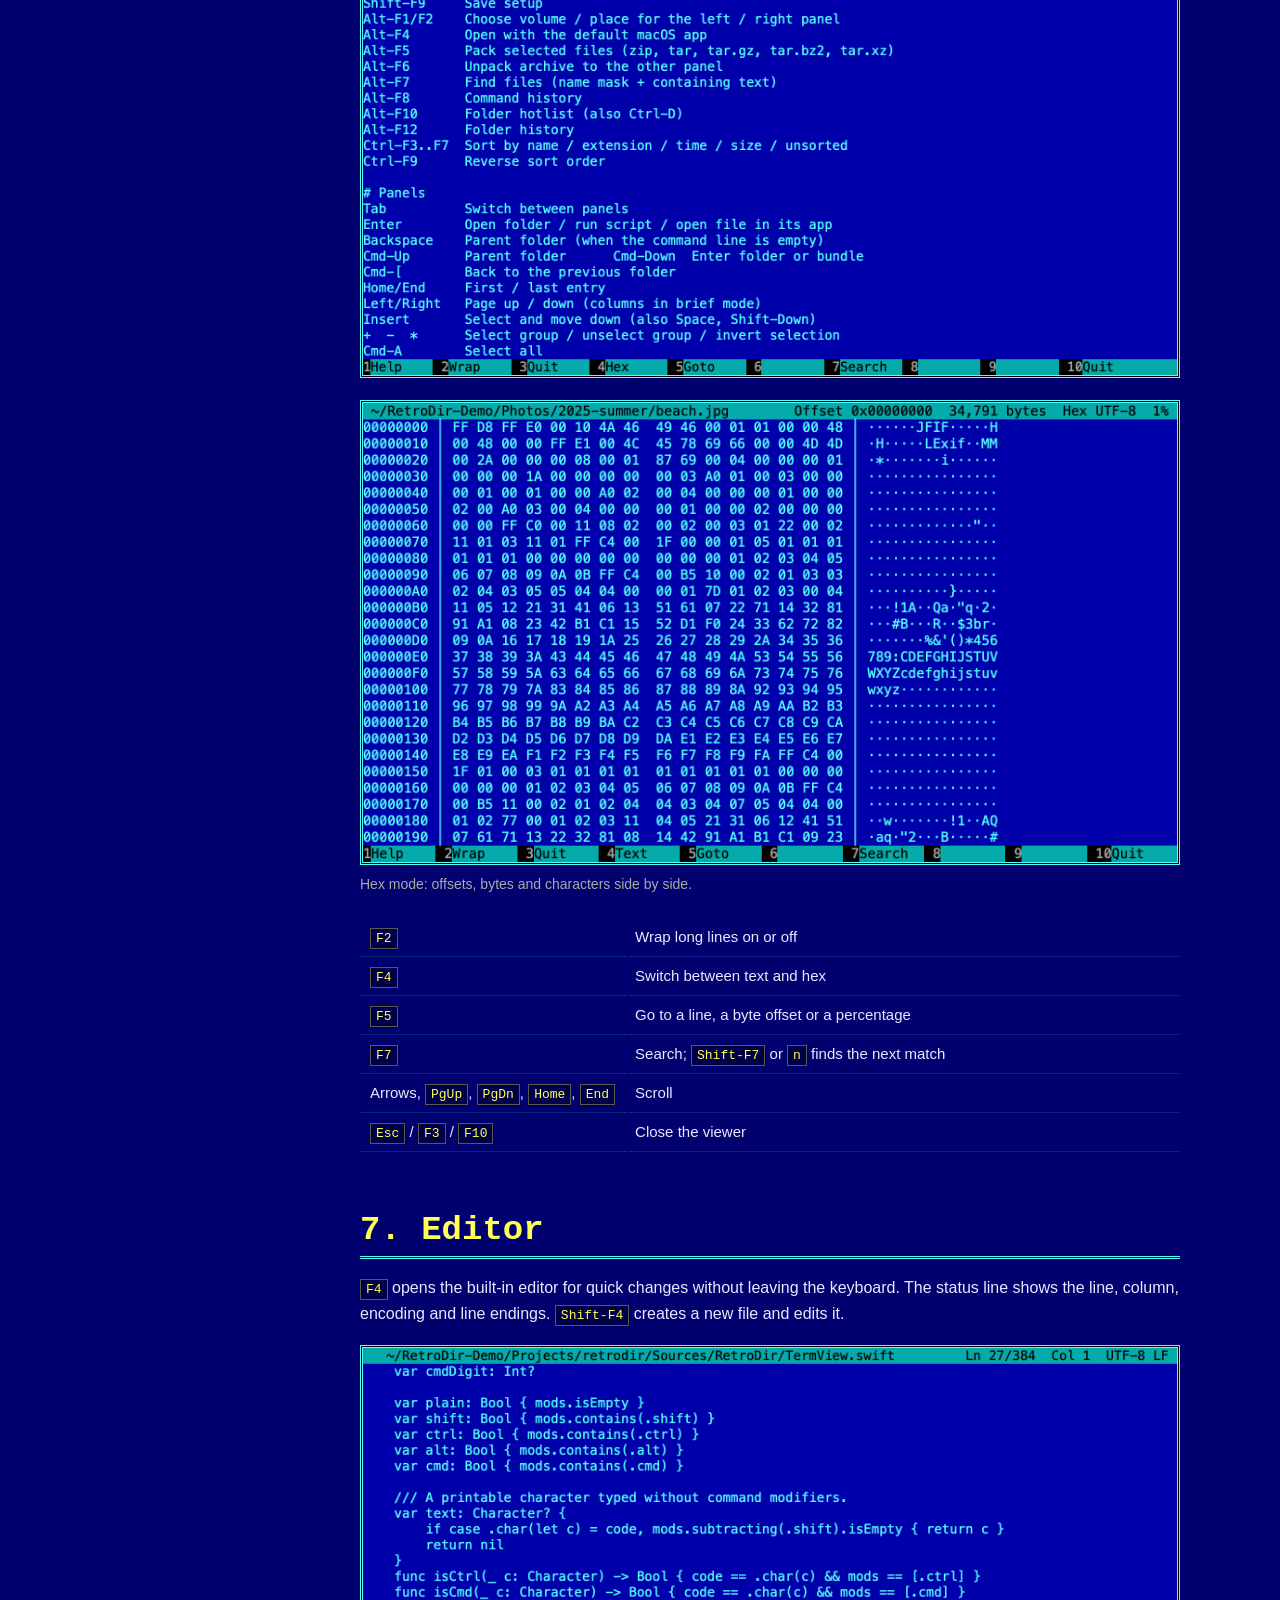
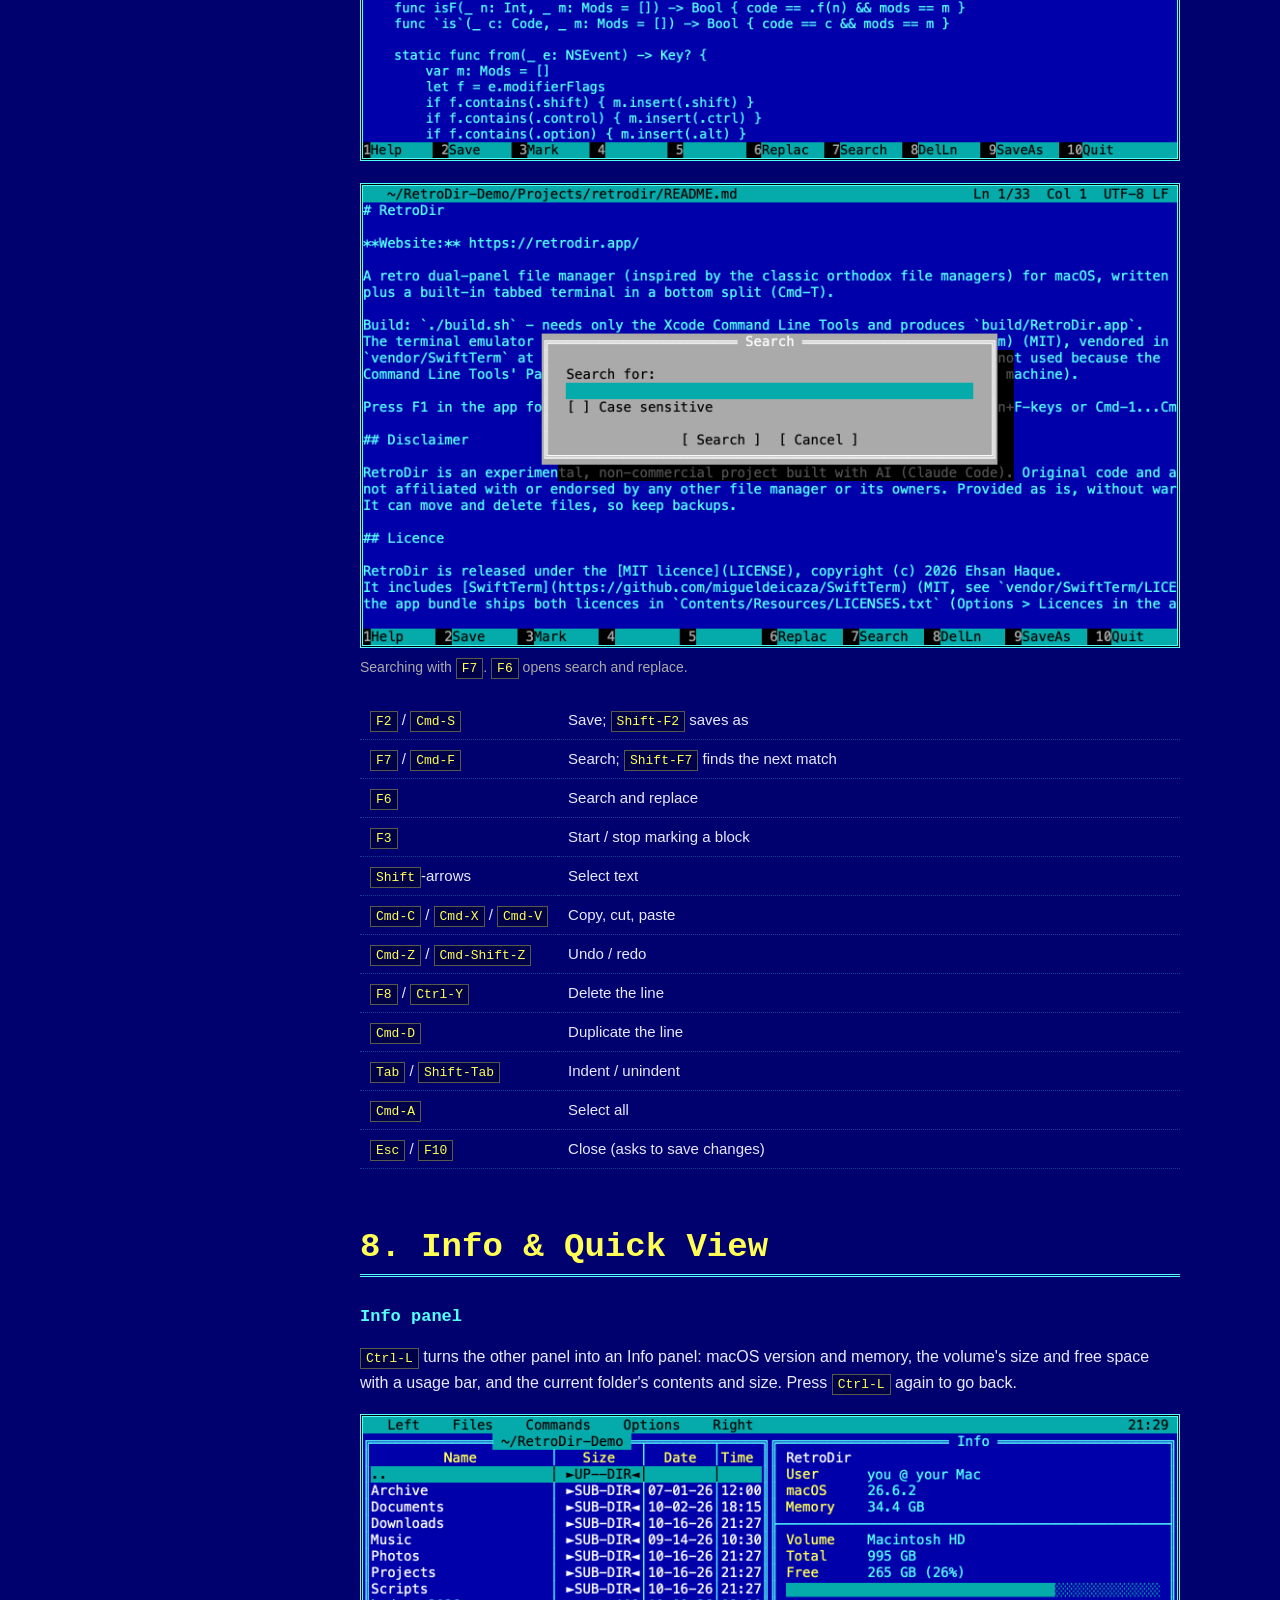
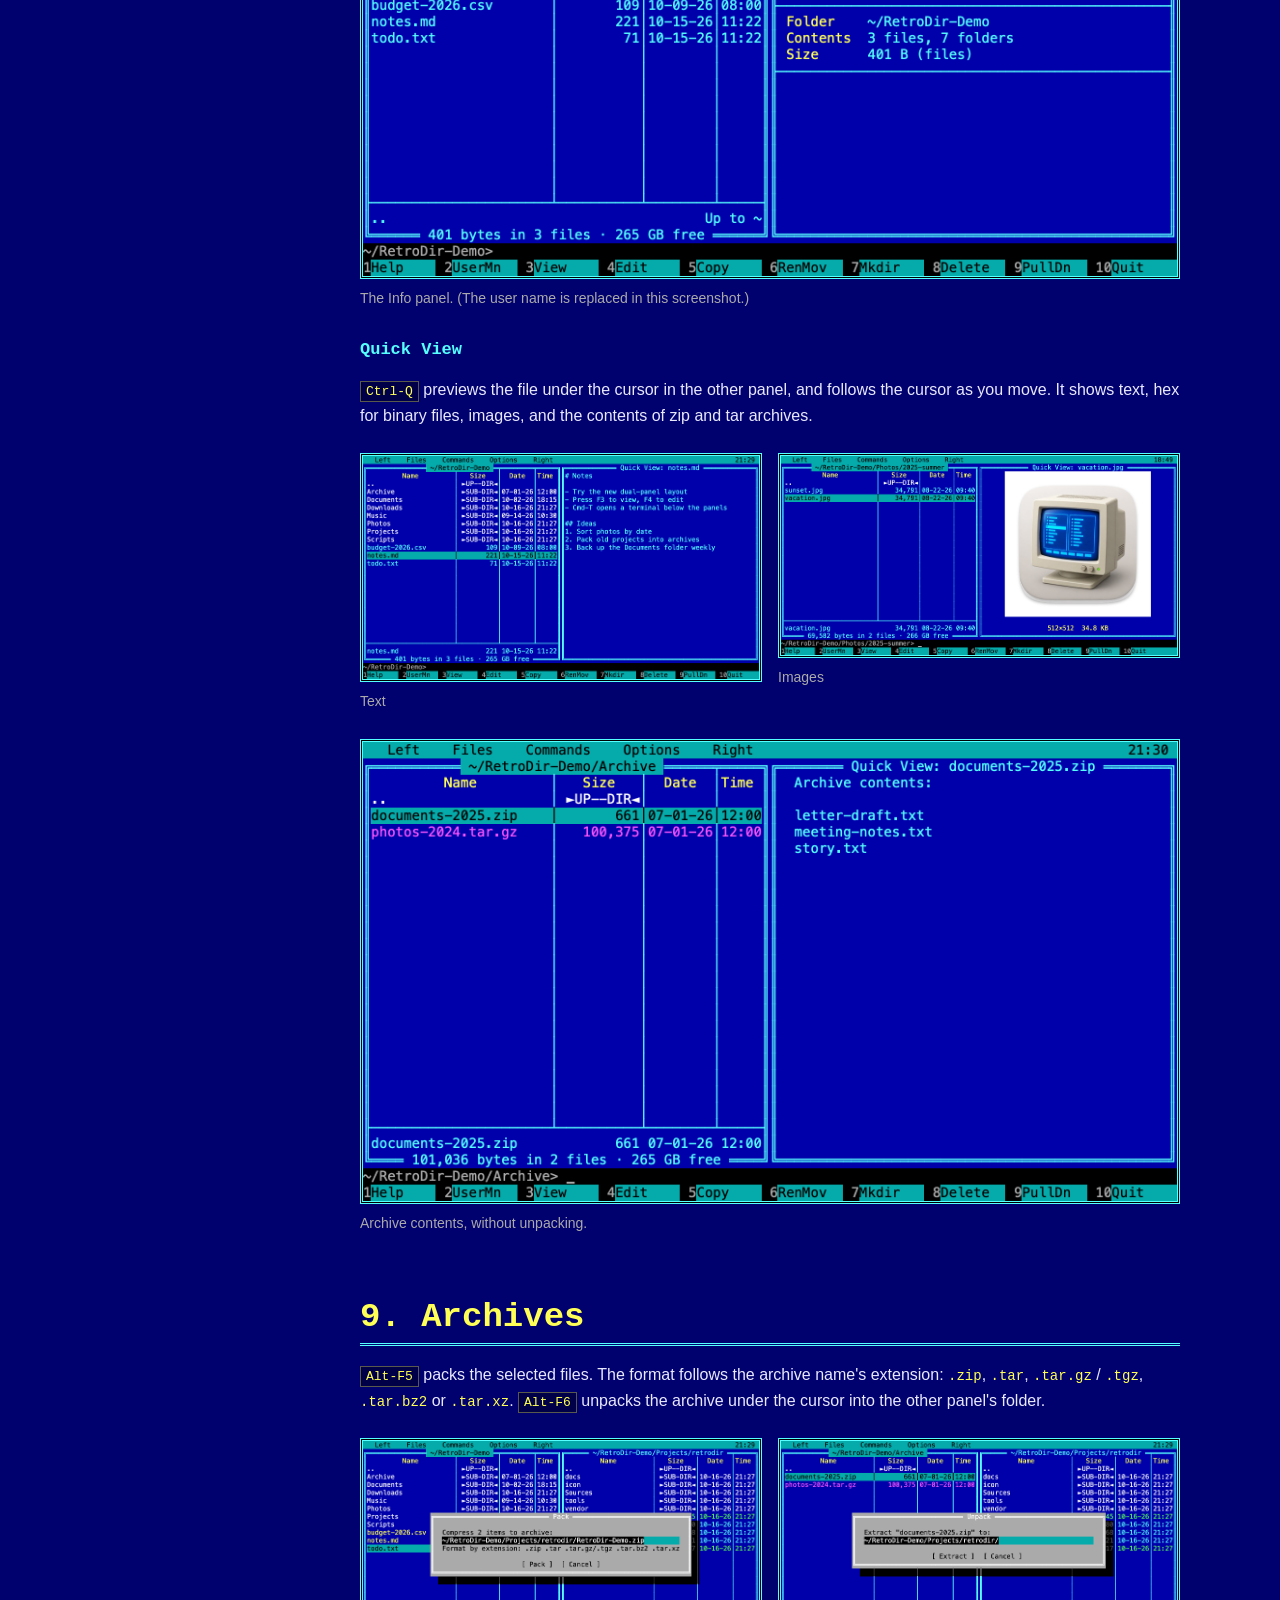
==== commit bac41e52: "Website: privacy-friendly visit counting with GoatCounter Co-Authored-By: Claude Opus 5.5 <noreply@a" ====
--- a/docs/manual.html
+++ b/docs/manual.html
@@ -63,7 +63,7 @@
     <!-- 1 -->
     <section id="start">
       <h2>1. Getting started</h2>
-      <p>Download <a href="https://github.com/ehsanhaque/retrodir/releases/latest/download/RetroDir.dmg">RetroDir.dmg</a>, open it and drag RetroDir to Applications. The first time you open it, macOS asks you to confirm an app downloaded from the internet; click <b>Open</b>. RetroDir is signed and notarized, so this happens only once.</p>
+      <p>Download <a href="https://github.com/ehsanhaque/retrodir/releases/latest/download/RetroDir.dmg" data-goatcounter-click="download-dmg">RetroDir.dmg</a>, open it and drag RetroDir to Applications. The first time you open it, macOS asks you to confirm an app downloaded from the internet; click <b>Open</b>. RetroDir is signed and notarized, so this happens only once.</p>
       <figure><img src="img/manual/panels.png" width="1686" height="952" loading="lazy" alt="The main window: menu bar, two file panels, command line and function-key bar">
         <figcaption>The main window. From top to bottom: the menu bar, two file panels, the command line and the function-key bar.</figcaption></figure>
       <ul>
@@ -412,6 +412,7 @@
     <p class="disclaimer"><strong>RetroDir is an experimental, non-commercial project built with AI (Claude Code).</strong>
       Original code and artwork; not affiliated with or endorsed by any other file manager or its owners.
       Provided as is, without warranty. It can move and delete files, so keep backups.</p>
+    <p>This site counts visits with <a href="https://www.goatcounter.com">GoatCounter</a>: no cookies and no personal data.</p>
     <p>© 2026 Ehsan Haque · Released under the <a href="https://github.com/ehsanhaque/retrodir/blob/main/LICENSE">MIT licence</a> ·
       Terminal emulation by <a href="https://github.com/migueldeicaza/SwiftTerm">SwiftTerm</a> (MIT)</p>
   </div>
@@ -472,5 +473,6 @@
   addEventListener('resize', update);
   update();
 </script>
+<script data-goatcounter="https://retrodir.goatcounter.com/count" async src="//gc.zgo.at/count.js"></script>
 </body>
 </html>
